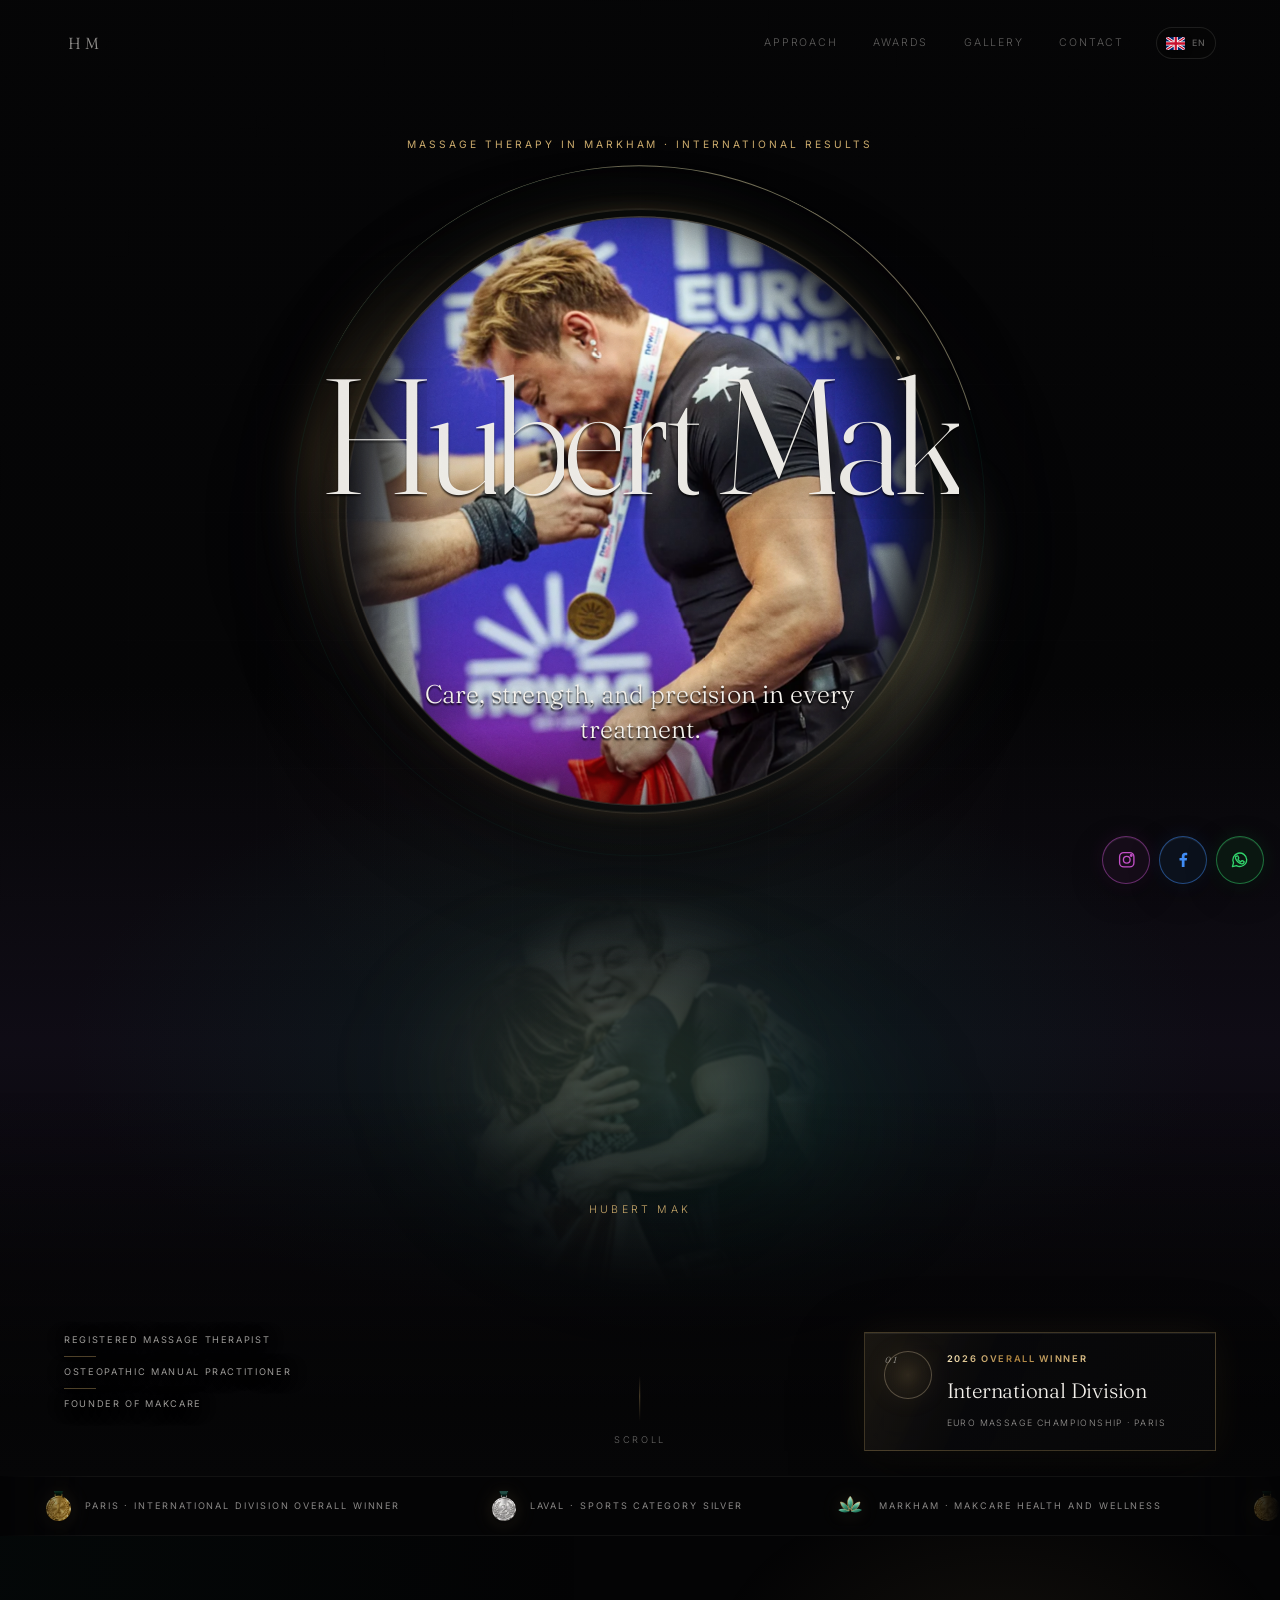
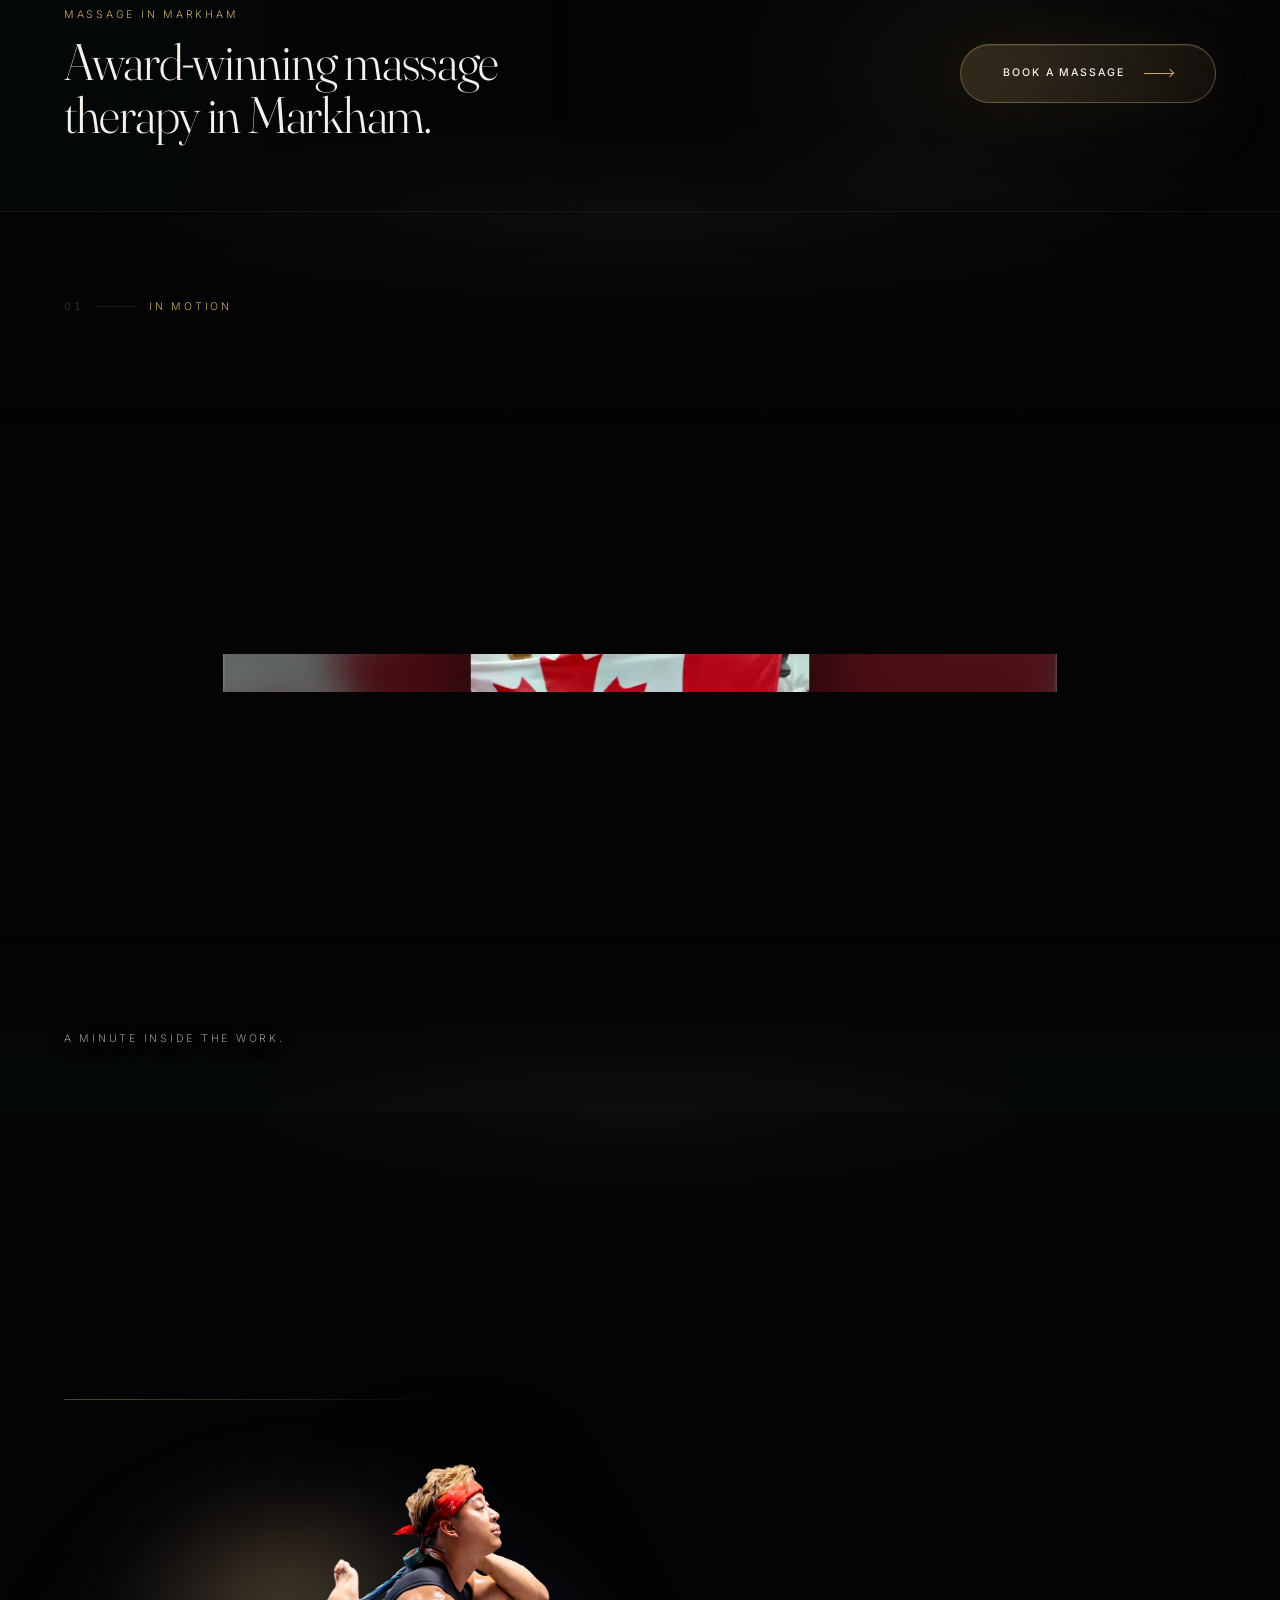
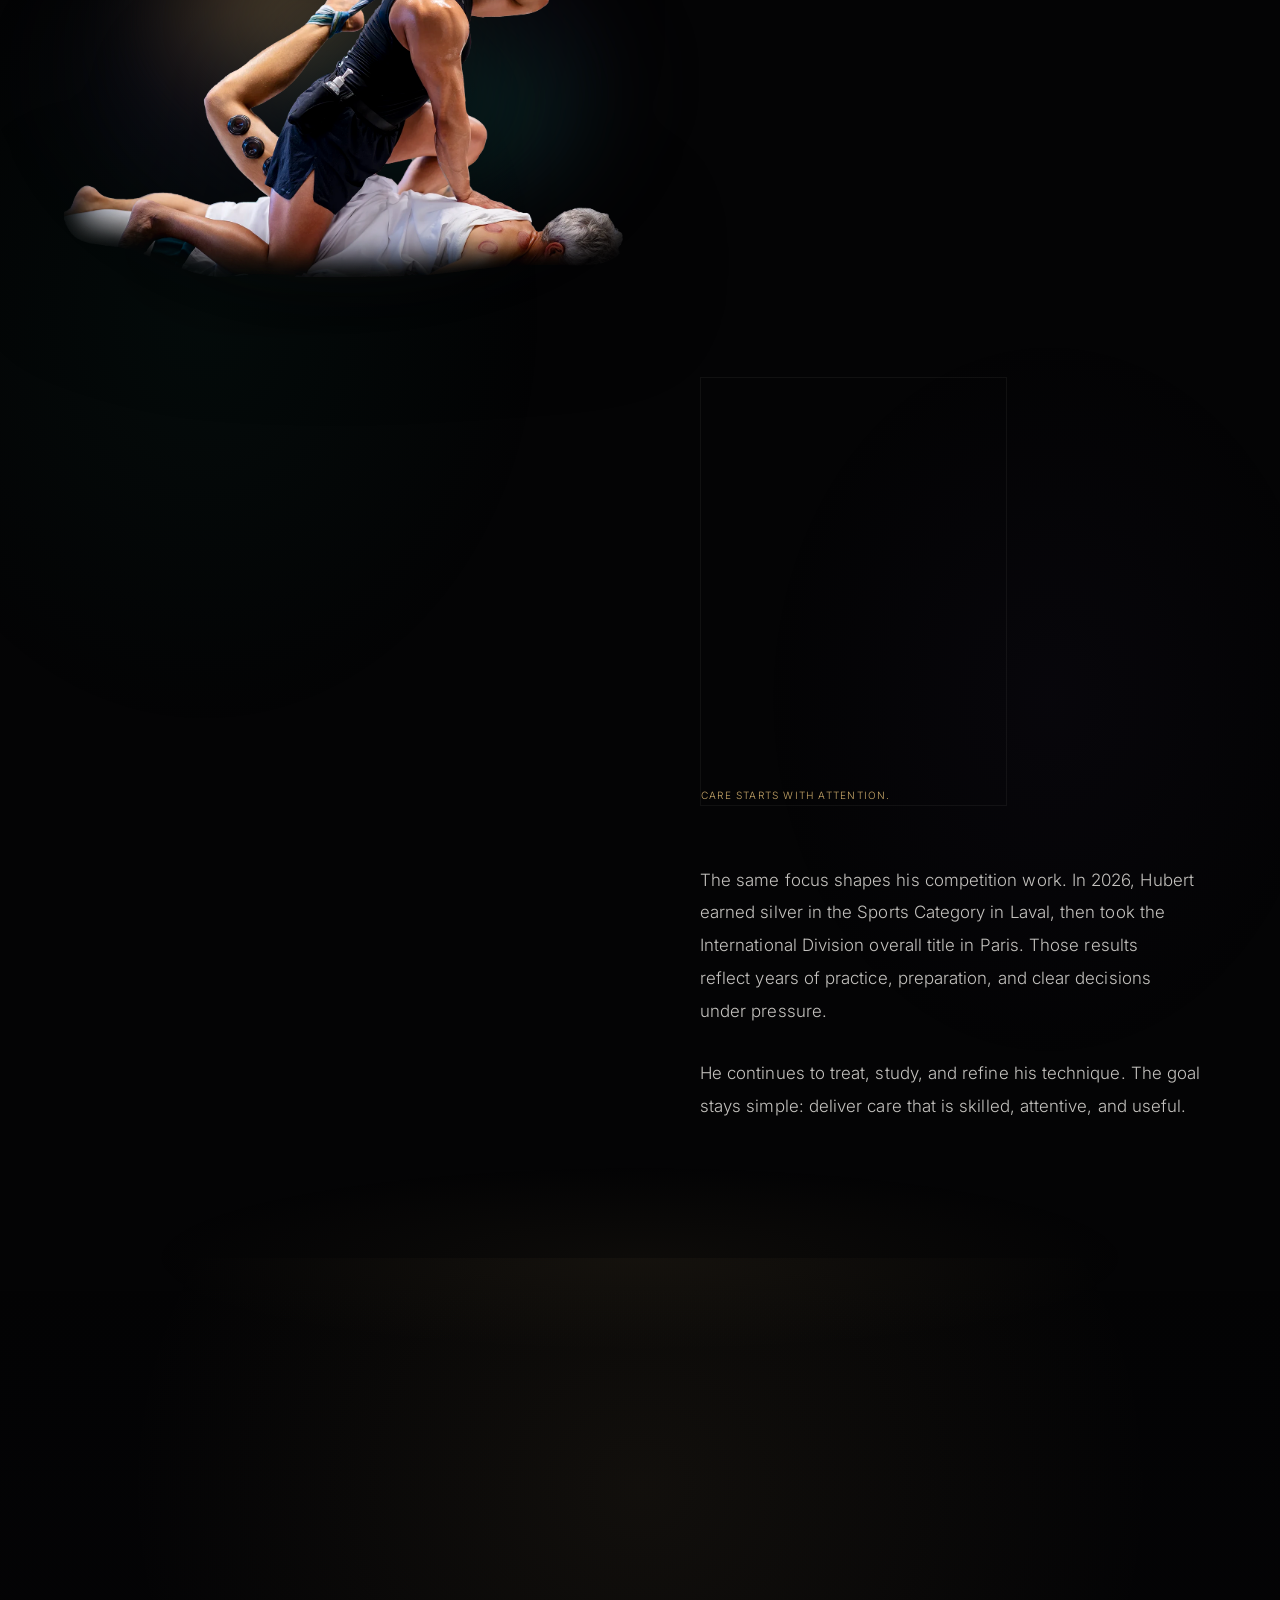
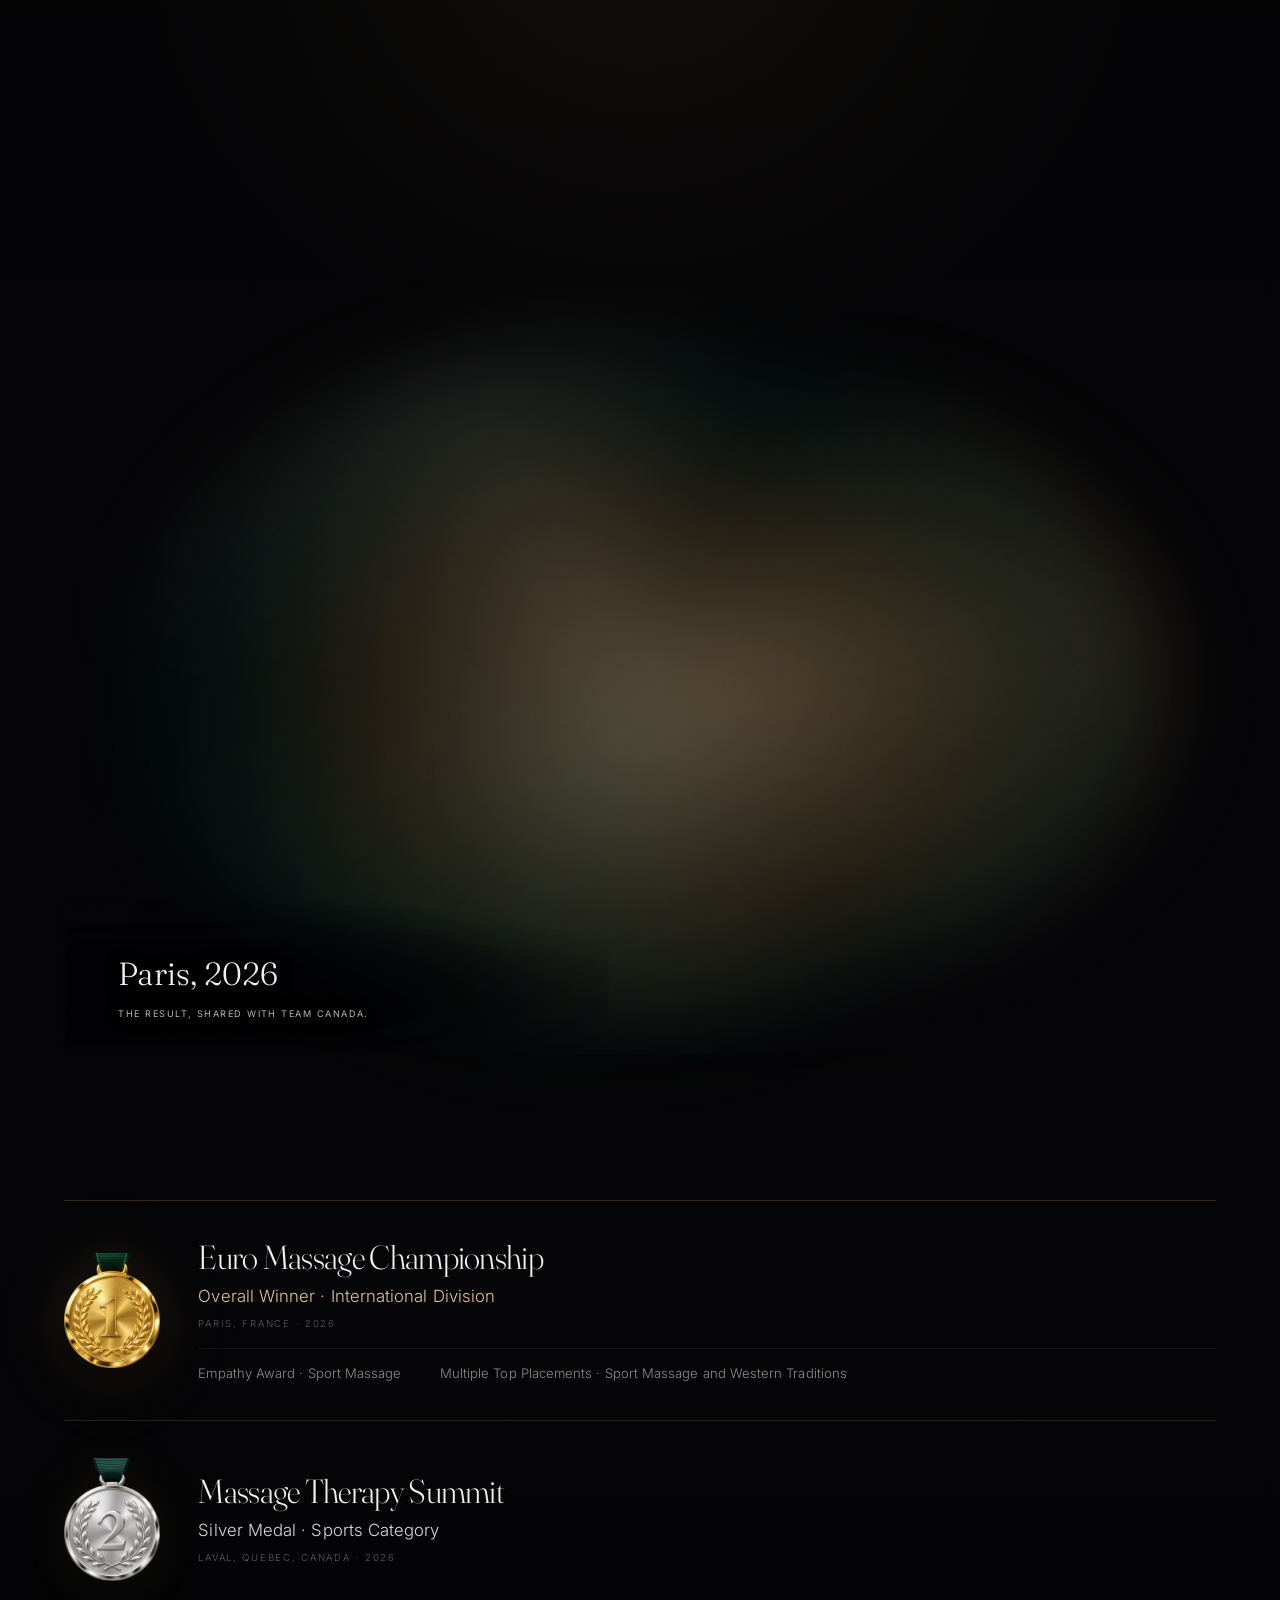
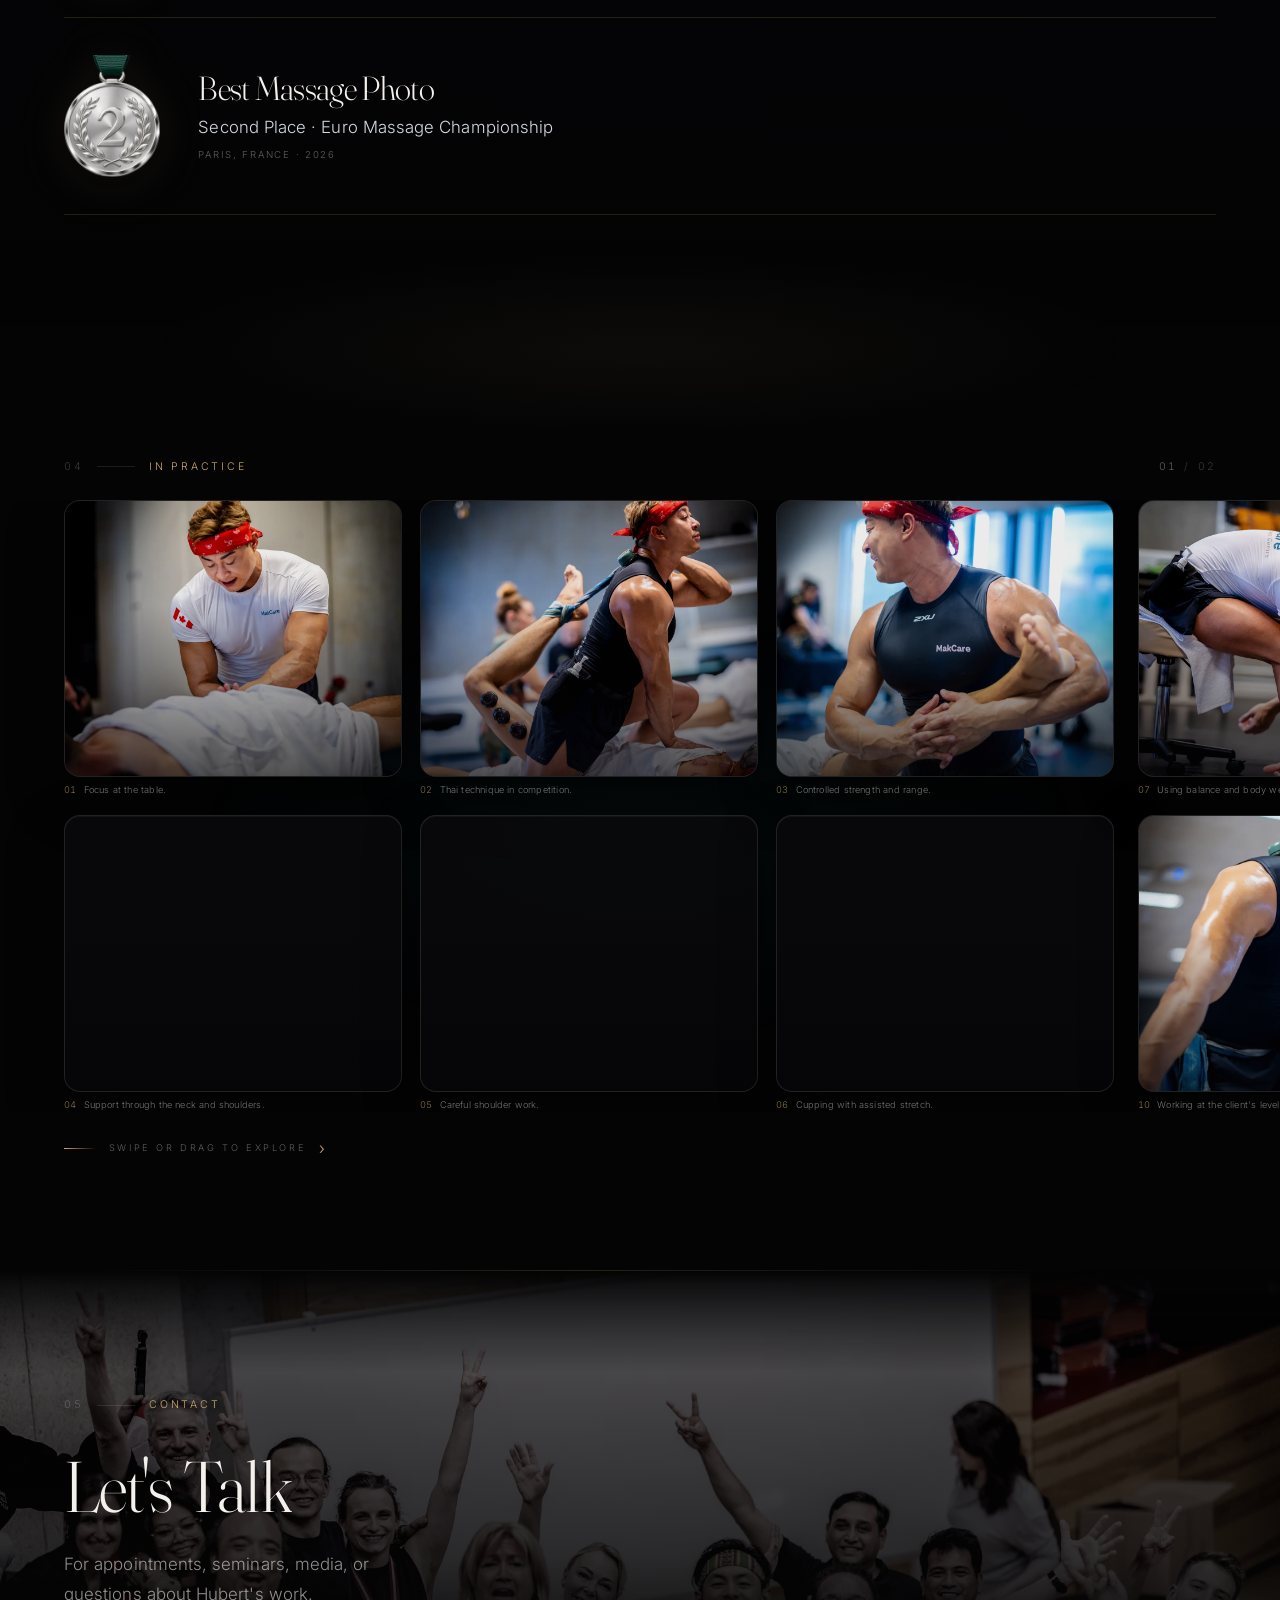
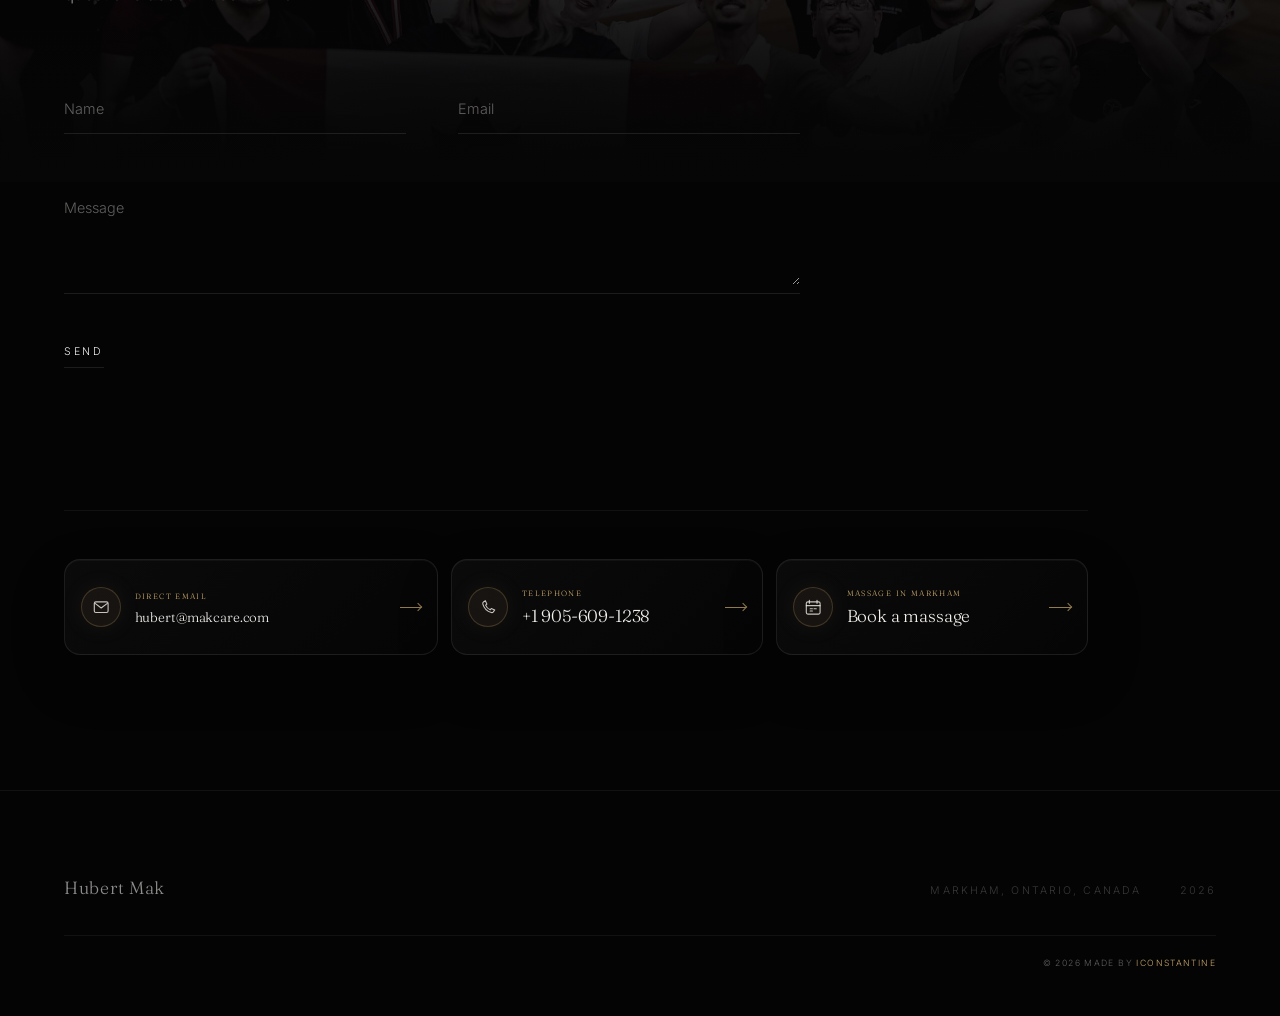
==== site.html @ 12313b93 "Hang real drapery for the portal veil and the site curtain Both curtains were two flat panels slidin" ====
<!DOCTYPE html>
<html lang="en" class="site-root">
<head>
<meta charset="utf-8">
<meta name="viewport" content="width=device-width, initial-scale=1, viewport-fit=cover">
<title>Massage Therapy in Markham | Hubert Mak, Award-Winning RMT</title>
<meta name="description" content="Award-winning massage therapy in Markham with Hubert Mak, Registered Massage Therapist and Osteopathic Manual Practitioner. Book at MakCare Health and Wellness Centre.">
<meta name="robots" content="index, follow, max-image-preview:large, max-snippet:-1, max-video-preview:-1">
<meta name="author" content="Hubert Mak">
<meta name="application-name" content="Hubert Mak">
<meta name="theme-color" content="#060607">
<style id="critical-site-paint">
html.site-root,body.site-page{margin:0;min-height:100%;background:#040405}
body.site-page.is-booting{height:100svh;overflow:hidden}
body.site-page.is-booting>:not(.loader):not(.curtain){visibility:hidden!important}
body.site-page.is-booting>.loader{position:fixed;inset:0;z-index:2147483647;display:grid;visibility:visible;background:#040405}
</style>
<link rel="alternate" hreflang="en" href="https://hubertmak.com/site.html?lang=en">
<link rel="alternate" hreflang="fr" href="https://hubertmak.com/site.html?lang=fr">
<link rel="alternate" hreflang="yue-Hant-HK" href="https://hubertmak.com/site.html?lang=yue">
<link rel="alternate" hreflang="zh-Hans" href="https://hubertmak.com/site.html?lang=zh">
<link rel="alternate" hreflang="ja" href="https://hubertmak.com/site.html?lang=ja">
<link rel="alternate" hreflang="de" href="https://hubertmak.com/site.html?lang=de">
<link rel="alternate" hreflang="es" href="https://hubertmak.com/site.html?lang=es">
<link rel="alternate" hreflang="pt" href="https://hubertmak.com/site.html?lang=pt">
<link rel="alternate" hreflang="ru" href="https://hubertmak.com/site.html?lang=ru">
<link rel="alternate" hreflang="x-default" href="https://hubertmak.com/">
<link rel="sitemap" type="application/xml" href="https://hubertmak.com/sitemap.xml">

<meta property="og:type" content="profile">
<meta property="og:site_name" content="Hubert Mak">
<meta property="og:locale" content="en_CA">
<meta property="og:title" content="Massage Therapy in Markham | Hubert Mak, Award-Winning RMT">
<meta property="og:description" content="Award-winning massage therapy in Markham with Hubert Mak at MakCare Health and Wellness Centre.">
<meta property="og:url" content="https://hubertmak.com/site.html?lang=en">
<meta property="og:image" content="https://hubertmak.com/assets/social/hubert-mak-share.png">
<meta property="og:image:secure_url" content="https://hubertmak.com/assets/social/hubert-mak-share.png">
<meta property="og:image:type" content="image/png">
<meta property="og:image:width" content="1200">
<meta property="og:image:height" content="630">
<meta property="og:image:alt" content="Hubert Mak, 2026 International Division Overall Winner in Paris">
<meta property="profile:first_name" content="Hubert">
<meta property="profile:last_name" content="Mak">
<meta name="twitter:card" content="summary_large_image">
<meta name="twitter:title" content="Massage Therapy in Markham | Hubert Mak, Award-Winning RMT">
<meta name="twitter:description" content="Award-winning massage therapy in Markham with Hubert Mak at MakCare Health and Wellness Centre.">
<meta name="twitter:image" content="https://hubertmak.com/assets/social/hubert-mak-share.png">
<meta name="twitter:image:alt" content="Hubert Mak, 2026 International Division Overall Winner in Paris">

<link rel="icon" href="/assets/favicon.svg?v=20260808" type="image/svg+xml">
<link rel="icon" href="/assets/favicon-32.png?v=20260808" type="image/png" sizes="32x32">
<link rel="shortcut icon" href="/favicon.ico?v=20260808">
<link rel="apple-touch-icon" href="/assets/apple-touch-icon.png?v=20260808" sizes="180x180">
<link rel="preconnect" href="https://fonts.googleapis.com">
<link rel="preconnect" href="https://fonts.gstatic.com" crossorigin>
<link href="https://fonts.googleapis.com/css2?family=Fraunces:ital,opsz,wght@0,9..144,200;0,9..144,300;0,9..144,400;1,9..144,300&amp;family=Inter:wght@300;400;500&amp;display=swap" rel="stylesheet">

<link rel="preload" as="image" href="assets/img/moment-medal.webp" fetchpriority="high">
<link rel="stylesheet" href="css/base.css">
<link rel="stylesheet" href="css/layout.css">
<link rel="stylesheet" href="css/animations.css">
<link rel="stylesheet" href="css/experience.css?v=20260812">

<script>
(function () {
  var allowed = { en:'en', fr:'fr', yue:'yue-Hant-HK', zh:'zh-Hans', ja:'ja', de:'de', es:'es', pt:'pt', ru:'ru' };
  var code = 'en';
  try {
    var requested = new URLSearchParams(location.search).get('lang') || localStorage.getItem('hm_language') || 'en';
    if (allowed[requested]) code = requested;
    localStorage.setItem('hm_language', code);
    if (sessionStorage.getItem('hm_from_gate') === '1') {
      document.documentElement.classList.add('from-gate');
      sessionStorage.removeItem('hm_from_gate');
    }
  } catch (e) {}
  document.documentElement.lang = allowed[code];
  document.documentElement.setAttribute('data-language', code);
  var canonical = document.createElement('link');
  canonical.setAttribute('rel', 'canonical');
  canonical.setAttribute('href', 'https://hubertmak.com/site.html?lang=' + code);
  document.head.appendChild(canonical);
  window.HM_LANGUAGE = code;
})();
</script>

<script type="application/ld+json" id="site-structured-data">
{
  "@context": "https://schema.org",
  "@graph": [
    {
      "@type": "WebSite",
      "@id": "https://hubertmak.com/#website",
      "url": "https://hubertmak.com/",
      "name": "Hubert Mak",
      "description": "Award-winning massage therapy in Markham with Hubert Mak, Registered Massage Therapist, Osteopathic Manual Practitioner, and international massage champion.",
      "inLanguage": ["en", "fr", "yue-Hant-HK", "zh-Hans", "ja", "de", "es", "pt", "ru"]
    },
    {
      "@type": "ProfilePage",
      "@id": "https://hubertmak.com/site.html?lang=en#webpage",
      "url": "https://hubertmak.com/site.html?lang=en",
      "name": "Massage Therapy in Markham | Hubert Mak, Award-Winning RMT",
      "description": "Award-winning massage therapy in Markham with Hubert Mak, Registered Massage Therapist and Osteopathic Manual Practitioner. Book at MakCare Health and Wellness Centre.",
      "isPartOf": { "@id": "https://hubertmak.com/#website" },
      "mainEntity": { "@id": "https://hubertmak.com/#hubert-mak" },
      "about": { "@id": "https://hubertmak.com/#makcare" },
      "primaryImageOfPage": { "@id": "https://hubertmak.com/#hubert-image" },
      "dateModified": "2026-08-12",
      "inLanguage": "en"
    },
    {
      "@type": "Person",
      "@id": "https://hubertmak.com/#hubert-mak",
      "name": "Hubert Mak",
      "url": "https://hubertmak.com/",
      "image": { "@id": "https://hubertmak.com/#hubert-image" },
      "description": "Hubert Mak is an award-winning Registered Massage Therapist and Osteopathic Manual Practitioner providing massage therapy in Markham, Ontario.",
      "jobTitle": ["Registered Massage Therapist", "Osteopathic Manual Practitioner"],
      "email": "mailto:hubert@makcare.com",
      "telephone": "+1-905-609-1238",
      "worksFor": { "@id": "https://hubertmak.com/#makcare" },
      "sameAs": [
        "https://www.instagram.com/makcarehealth/",
        "https://www.facebook.com/share/18paxWvBRe/"
      ],
      "knowsAbout": ["Massage therapy", "Osteopathic manual therapy", "Thai massage", "Stretch therapy", "Acupuncture"],
      "address": {
        "@type": "PostalAddress",
        "streetAddress": "10 Fincham Ave, Unit 102",
        "addressLocality": "Markham",
        "addressRegion": "ON",
        "postalCode": "L3P 4C8",
        "addressCountry": "CA"
      },
      "award": [
        "Overall Winner, International Division, Euro Massage Championship 2026, Paris",
        "Sport Massage, Empathy Award, Euro Massage Championship 2026, Paris",
        "Best Massage Photo, Second Place, Euro Massage Championship 2026, Paris",
        "Second Place, Sports Category, Massage Therapy Summit 2026, Laval, Quebec"
      ]
    },
    {
      "@type": "ImageObject",
      "@id": "https://hubertmak.com/#hubert-image",
      "url": "https://hubertmak.com/assets/social/hubert-mak-share.png",
      "contentUrl": "https://hubertmak.com/assets/social/hubert-mak-share.png",
      "width": 1200,
      "height": 630,
      "caption": "Hubert Mak, 2026 International Division Overall Winner in Paris"
    },
    {
      "@type": "HealthAndBeautyBusiness",
      "@id": "https://hubertmak.com/#makcare",
      "name": "MakCare Health and Wellness Centre",
      "url": "https://www.makcare.com/",
      "description": "Award-winning massage therapy and osteopathic manual therapy in Markham, Ontario, led by Registered Massage Therapist Hubert Mak.",
      "image": { "@id": "https://hubertmak.com/#hubert-image" },
      "telephone": "+1-905-609-1238",
      "email": "hubert@makcare.com",
      "founder": { "@id": "https://hubertmak.com/#hubert-mak" },
      "address": {
        "@type": "PostalAddress",
        "streetAddress": "10 Fincham Ave, Unit 102",
        "addressLocality": "Markham",
        "addressRegion": "ON",
        "postalCode": "L3P 4C8",
        "addressCountry": "CA"
      },
      "areaServed": [
        { "@type": "City", "name": "Markham" },
        { "@type": "AdministrativeArea", "name": "Ontario" }
      ],
      "hasOfferCatalog": {
        "@type": "OfferCatalog",
        "name": "Massage and manual therapy services in Markham",
        "itemListElement": [
          {
            "@type": "Offer",
            "url": "https://www.makcare.com/Services.php",
            "itemOffered": {
              "@type": "Service",
              "name": "Massage Therapy in Markham",
              "serviceType": "Registered massage therapy",
              "provider": { "@id": "https://hubertmak.com/#makcare" },
              "areaServed": { "@type": "City", "name": "Markham" }
            }
          },
          {
            "@type": "Offer",
            "url": "https://www.makcare.com/Services.php",
            "itemOffered": {
              "@type": "Service",
              "name": "Osteopathic Manual Therapy in Markham",
              "serviceType": "Osteopathic manual therapy",
              "provider": { "@id": "https://hubertmak.com/#makcare" },
              "areaServed": { "@type": "City", "name": "Markham" }
            }
          },
          {
            "@type": "Offer",
            "url": "https://www.makcare.com/Services.php",
            "itemOffered": {
              "@type": "Service",
              "name": "Thai Massage and Stretch Therapy",
              "serviceType": "Thai massage and stretch therapy",
              "provider": { "@id": "https://hubertmak.com/#makcare" },
              "areaServed": { "@type": "City", "name": "Markham" }
            }
          }
        ]
      },
      "hasMap": "https://maps.app.goo.gl/vbQs9PXkwHKv4kxu8",
      "sameAs": [
        "https://www.instagram.com/makcarehealth/",
        "https://www.facebook.com/share/18paxWvBRe/"
      ]
    },
    {
      "@type": "VideoObject",
      "@id": "https://hubertmak.com/site.html?lang=en#reel-video",
      "name": "Hubert Mak at the Euro Massage Championship 2026",
      "description": "A close look at Hubert Mak's massage work and competition technique.",
      "thumbnailUrl": "https://hubertmak.com/assets/video/reel-poster.jpg",
      "contentUrl": "https://hubertmak.com/assets/video/reel.mp4",
      "uploadDate": "2026-08-08",
      "duration": "PT1M21S",
      "about": { "@id": "https://hubertmak.com/#hubert-mak" }
    }
  ]
}
</script>
</head>

<body class="site-page is-booting is-i18n-loading">

<!-- Ambient field: WebGL shader over a CSS gradient that carries on alone if WebGL is absent -->
<div class="ambient" aria-hidden="true">
  <div class="ambient__wash"></div>
  <canvas class="ambient__gl" id="ambient-gl"></canvas>
</div>
<div class="grain" aria-hidden="true"></div>

<!-- Overture -->
<div class="loader" id="loader" aria-hidden="true">
  <div class="loader__inner">
    <p class="loader__mark">Hubert Mak</p>
    <div class="loader__track"><span class="loader__fill" id="loader-fill"></span></div>
    <p class="loader__count"><span id="loader-count">00</span></p>
  </div>
</div>

<div class="curtain" id="curtain" aria-hidden="true">
  <span class="curtain__panel curtain__panel--l"></span>
  <span class="curtain__panel curtain__panel--r"></span>
  <span class="curtain__seam"></span>
</div>

<div class="cursor" id="cursor" aria-hidden="true">
  <span class="cursor__ring"></span>
  <span class="cursor__dot"></span>
  <span class="cursor__label" id="cursor-label"></span>
</div>

<a class="skip-link" href="#about" data-i18n="skip">Skip to content</a>

<nav class="rail" id="rail" aria-label="Sections">
  <span class="rail__line"><span class="rail__progress" id="rail-progress"></span></span>
  <ol class="rail__list">
    <li><a href="#reel" data-rail="film"><i>01</i><span data-i18n="rail_film">Film</span></a></li>
    <li><a href="#about" data-rail="craft"><i>02</i><span data-i18n="rail_approach">Approach</span></a></li>
    <li><a href="#honors" data-rail="honors"><i>03</i><span data-i18n="rail_awards">Awards</span></a></li>
    <li><a href="#gallery" data-rail="strip"><i>04</i><span data-i18n="rail_moments">Moments</span></a></li>
    <li><a href="#contact" data-rail="contact"><i>05</i><span data-i18n="rail_contact">Contact</span></a></li>
  </ol>
</nav>

<header class="nav" id="nav">
  <a class="nav__mark" href="#top" aria-label="Hubert Mak, back to top">
    <span class="nav__initials">HM</span>
  </a>
  <div class="nav__right">
    <nav class="nav__links" aria-label="Primary">
      <a href="#about"><span data-i18n="nav_approach">Approach</span></a>
      <a href="#honors"><span data-i18n="nav_awards">Awards</span></a>
      <a href="#gallery"><span data-i18n="nav_gallery">Gallery</span></a>
      <a href="#contact"><span data-i18n="nav_contact">Contact</span></a>
    </nav>
    <a class="nav__language" href="index.html?choose=1" data-i18n-aria="nav_language" aria-label="Change language" data-cursor="Language">
      <svg viewBox="0 0 48 32" aria-hidden="true"><use id="current-flag" href="assets/flags.svg#flag-en"></use></svg>
      <span id="current-language">EN</span>
    </a>
  </div>
</header>

<nav class="social-dock" aria-label="Hubert Mak on social media">
  <a class="social-dock__link social-dock__link--instagram" href="https://www.instagram.com/makcarehealth?igsh=dG9naTB5YWZvc3Jl" target="_blank" rel="noopener noreferrer" aria-label="Follow MakCare Health on Instagram" data-cursor="Instagram">
    <svg viewBox="0 0 24 24" aria-hidden="true"><rect x="3.2" y="3.2" width="17.6" height="17.6" rx="5.2"></rect><circle cx="12" cy="12" r="4.1"></circle><circle cx="17.5" cy="6.7" r="1"></circle></svg>
  </a>
  <a class="social-dock__link social-dock__link--facebook" href="https://www.facebook.com/share/18paxWvBRe/?mibextid=wwXIfr" target="_blank" rel="noopener noreferrer" aria-label="Follow MakCare Health on Facebook" data-cursor="Facebook">
    <svg viewBox="0 0 24 24" aria-hidden="true"><path d="M14.2 21v-8h2.7l.4-3.1h-3.1v-2c0-.9.3-1.5 1.6-1.5h1.7V3.6c-.3 0-1.3-.1-2.5-.1-2.5 0-4.2 1.5-4.2 4.3v2.1H8V13h2.8v8h3.4Z"></path></svg>
  </a>
  <a class="social-dock__link social-dock__link--whatsapp" href="https://wa.me/19056091238" target="_blank" rel="noopener noreferrer" aria-label="Message Hubert Mak on WhatsApp" data-cursor="WhatsApp">
    <svg viewBox="0 0 24 24" aria-hidden="true"><path d="M20.5 11.7a8.5 8.5 0 0 1-12.6 7.5L3 20.5l1.3-4.7A8.5 8.5 0 1 1 20.5 11.7Z"></path><path d="M8.2 7.7c.2-.4.4-.4.7-.4h.5c.2 0 .4.1.5.4l.8 1.9c.1.3 0 .5-.1.7l-.6.7c-.2.2-.2.4 0 .7.7 1.2 1.7 2.1 2.9 2.7.3.2.5.1.7-.1l.8-1c.2-.2.4-.3.7-.2l1.9.9c.3.1.4.3.4.5 0 .7-.3 1.4-.8 1.9-.5.5-1.4.8-2.3.6-1.4-.3-3.2-1.1-4.8-2.6-1.3-1.2-2.2-2.6-2.6-3.9-.4-1.2-.1-2.1.3-2.8Z"></path></svg>
  </a>
</nav>

<main id="top" class="site-main">
  <!-- ============ Hero ============ -->
  <section class="hero hero--portrait" id="hero" data-track="hero">
    <div class="hero__field" aria-hidden="true">
      <span class="hero__arc hero__arc--one"></span>
      <span class="hero__arc hero__arc--two"></span>
      <span class="hero__spark"></span>
    </div>

    <div class="hero__mast">
      <p class="hero__eyebrow" data-reveal data-i18n="hero_eyebrow">Massage therapy in Markham · International results</p>
      <h1 class="hero__name" data-kinetic="letters">Hubert Mak</h1>
      <p class="hero__statement" data-reveal data-i18n="hero_statement">Care, strength, and precision in every treatment.</p>
    </div>

    <div class="hero__stage">
      <figure class="cut cut--hero">
        <span class="cut__aura" aria-hidden="true"></span>
        <span class="cut__floor" aria-hidden="true"></span>
        <span class="hero__portrait-window">
          <img class="cut__img hero__portrait" src="assets/img/moment-medal.webp" width="843" height="1400"
               alt="Hubert Mak receiving his gold medal in Paris" data-i18n-alt="alt_medal"
               fetchpriority="high" decoding="async">
          <span class="cut__dissolve" aria-hidden="true"></span>
        </span>
      </figure>
    </div>

    <section class="hero__creed creed creed--hero" aria-label="Philosophy" data-i18n-aria="creed_aria">
      <div class="creed__figure" aria-hidden="true">
        <span class="creed__aura"></span>
        <img src="assets/img/moment-embrace.webp" width="811" height="900" decoding="async" alt="">
      </div>

      <blockquote class="creed__quote">
        <p data-kinetic="words" data-i18n="creed_quote">Technique matters. Connection makes it work.</p>
        <cite>Hubert Mak</cite>
      </blockquote>
    </section>

    <div class="hero__role" data-reveal>
      <span data-i18n="hero_role_one">Registered Massage Therapist</span>
      <i></i>
      <span data-i18n="hero_role_two">Osteopathic Manual Practitioner</span>
      <i></i>
      <span data-i18n="hero_role_three">Founder of MakCare</span>
    </div>

    <aside class="hero__award" data-reveal>
      <span class="hero__award-mark" aria-hidden="true">01</span>
      <div>
        <p data-i18n="hero_award_label">2026 Overall Winner</p>
        <strong data-i18n="hero_award_title">International Division</strong>
        <span data-i18n="hero_award_place">Euro Massage Championship · Paris</span>
      </div>
    </aside>

    <a class="cue" href="#reel" data-cursor="Scroll">
      <span class="cue__rule"></span>
      <span class="cue__word" data-i18n="hero_scroll">Scroll</span>
    </a>
  </section>

  <div class="proof-band" aria-label="2026 highlights">
    <!-- Emblems drawn once, used in every cycle. Kept rendered at zero size
         rather than display:none, which would break the gradients. -->
    <svg class="proof-band__sprite" aria-hidden="true" focusable="false">
      <defs>
        <linearGradient id="pb-gold-rim" x1="0" y1="0" x2="1" y2="1"><stop offset="0" stop-color="#fff1c2"/><stop offset=".4" stop-color="#a87a30"/><stop offset=".7" stop-color="#f4d993"/><stop offset="1" stop-color="#7a581d"/></linearGradient>
        <linearGradient id="pb-jade" x1="0" y1="0" x2="0" y2="1"><stop offset="0" stop-color="#c8efdd"/><stop offset=".45" stop-color="#48a888"/><stop offset="1" stop-color="#0d5340"/></linearGradient>
        <linearGradient id="pb-jade-side" x1="0" y1="0" x2="1" y2="1"><stop offset="0" stop-color="#9fdcc3"/><stop offset=".55" stop-color="#2f8c6d"/><stop offset="1" stop-color="#0a4434"/></linearGradient>
        <symbol id="pb-lotus" viewBox="0 0 32 32">
          <path d="M15.4 21.6c-4.9 1.7-8.9 1-11.9-1.6 3.8-2.1 7.9-1.8 11.9 1.6Z" fill="url(#pb-jade-side)"/>
          <path d="M16.6 21.6c4.9 1.7 8.9 1 11.9-1.6-3.8-2.1-7.9-1.8-11.9 1.6Z" fill="url(#pb-jade-side)"/>
          <path d="M15 20.8c-5.4-.8-8.7-4.3-9.2-9.2 4.4.4 7.8 3.3 9.2 9.2Z" fill="url(#pb-jade-side)"/>
          <path d="M17 20.8c5.4-.8 8.7-4.3 9.2-9.2-4.4.4-7.8 3.3-9.2 9.2Z" fill="url(#pb-jade)"/>
          <path d="M16 5.6c3.3 3.5 4.3 7.9 0 14-4.3-6.1-3.3-10.5 0-14Z" fill="url(#pb-jade)"/>
          <path d="M16 5.6c3.3 3.5 4.3 7.9 0 14-4.3-6.1-3.3-10.5 0-14ZM15 20.8c-5.4-.8-8.7-4.3-9.2-9.2 4.4.4 7.8 3.3 9.2 9.2ZM17 20.8c5.4-.8 8.7-4.3 9.2-9.2-4.4.4-7.8 3.3-9.2 9.2Z" fill="none" stroke="url(#pb-gold-rim)" stroke-width=".6"/>
          <path d="M14.9 8.6c-.6 1.6-.6 3.3 0 5" stroke="#fff" stroke-width=".7" stroke-linecap="round" opacity=".55" fill="none"/>
          <path d="M7.2 25h17.6" stroke="url(#pb-gold-rim)" stroke-width="1.1" stroke-linecap="round"/>
          <path d="M10.6 27.6h10.8" stroke="url(#pb-gold-rim)" stroke-width=".8" stroke-linecap="round" opacity=".55"/>
        </symbol>
      </defs>
    </svg>
    <div class="proof-band__track">
      <div class="proof-band__cycle">
        <span class="proof-item"><img src="assets/img/medal-gold-sm.webp" width="80" height="96" alt="" decoding="async" draggable="false"><span class="proof-item__text" data-i18n="proof_one">Paris · International Division Overall Winner</span></span>
        <span class="proof-item"><img src="assets/img/medal-silver-sm.webp" width="75" height="96" alt="" decoding="async" draggable="false"><span class="proof-item__text" data-i18n="proof_two">Laval · Sports Category Silver</span></span>
        <span class="proof-item"><svg aria-hidden="true"><use href="#pb-lotus"/></svg><span class="proof-item__text" data-i18n="proof_three">Markham · MakCare Health and Wellness</span></span>
      </div>
      <div class="proof-band__cycle" aria-hidden="true">
        <span class="proof-item"><img src="assets/img/medal-gold-sm.webp" width="80" height="96" alt="" decoding="async" draggable="false"><span class="proof-item__text" data-i18n="proof_one">Paris · International Division Overall Winner</span></span>
        <span class="proof-item"><img src="assets/img/medal-silver-sm.webp" width="75" height="96" alt="" decoding="async" draggable="false"><span class="proof-item__text" data-i18n="proof_two">Laval · Sports Category Silver</span></span>
        <span class="proof-item"><svg aria-hidden="true"><use href="#pb-lotus"/></svg><span class="proof-item__text" data-i18n="proof_three">Markham · MakCare Health and Wellness</span></span>
      </div>
      <div class="proof-band__cycle" aria-hidden="true">
        <span class="proof-item"><img src="assets/img/medal-gold-sm.webp" width="80" height="96" alt="" decoding="async" draggable="false"><span class="proof-item__text" data-i18n="proof_one">Paris · International Division Overall Winner</span></span>
        <span class="proof-item"><img src="assets/img/medal-silver-sm.webp" width="75" height="96" alt="" decoding="async" draggable="false"><span class="proof-item__text" data-i18n="proof_two">Laval · Sports Category Silver</span></span>
        <span class="proof-item"><svg aria-hidden="true"><use href="#pb-lotus"/></svg><span class="proof-item__text" data-i18n="proof_three">Markham · MakCare Health and Wellness</span></span>
      </div>
      <div class="proof-band__cycle" aria-hidden="true">
        <span class="proof-item"><img src="assets/img/medal-gold-sm.webp" width="80" height="96" alt="" decoding="async" draggable="false"><span class="proof-item__text" data-i18n="proof_one">Paris · International Division Overall Winner</span></span>
        <span class="proof-item"><img src="assets/img/medal-silver-sm.webp" width="75" height="96" alt="" decoding="async" draggable="false"><span class="proof-item__text" data-i18n="proof_two">Laval · Sports Category Silver</span></span>
        <span class="proof-item"><svg aria-hidden="true"><use href="#pb-lotus"/></svg><span class="proof-item__text" data-i18n="proof_three">Markham · MakCare Health and Wellness</span></span>
      </div>
    </div>
  </div>

  <section class="home-book" id="book" aria-labelledby="home-book-title">
    <div class="home-book__copy">
      <p data-i18n="book_eyebrow">Massage in Markham</p>
      <h2 id="home-book-title" data-i18n="book_title">Award-winning massage therapy in Markham.</h2>
    </div>
    <a class="book-cta" href="https://makcare.janeapp.com/" target="_blank" rel="noopener noreferrer" data-cursor="Book">
      <span data-i18n="book_button">Book a massage</span>
      <i aria-hidden="true"></i>
    </a>
  </section>

  <!-- ============ 01 Film ============ -->
  <section class="film" id="reel" data-track="film" aria-label="Film" data-i18n-aria="film_aria">
    <div class="film__pin">
      <p class="chapter film__chapter"><i>01</i><span data-i18n="film_chapter">In Motion</span></p>

      <div class="film__frame">
        <span class="film__glow" aria-hidden="true"></span>
        <video class="film__video" id="reel-video"
               poster="assets/video/reel-poster.jpg"
               preload="none" muted loop playsinline
               width="1080" height="1920"
               aria-label="Hubert Mak at the Euro Massage Championship 2026" data-i18n-aria="film_video_alt">
          <source src="assets/video/reel.mp4" type="video/mp4">
        </video>
        <span class="film__edge" aria-hidden="true"></span>

        <button class="sound" id="reel-sound" type="button" aria-pressed="false" data-cursor="Listen">
          <span class="sound__wave" aria-hidden="true"><i></i><i></i><i></i><i></i></span>
          <span class="sound__label" data-i18n="sound_on">Turn sound on</span>
        </button>
      </div>

      <p class="film__caption" data-i18n="film_caption">A minute inside the work.</p>
    </div>
  </section>

  <!-- ============ 02 The Craft ============ -->
  <section class="craft" id="about" data-track="craft">
    <div class="craft__head">
      <p class="chapter" data-reveal><i>02</i><span data-i18n="craft_chapter">Approach</span></p>
      <h2 class="craft__title" data-kinetic="words" data-i18n="craft_title">The Work Behind the Results</h2>
    </div>

    <div class="craft__grid">
      <div class="craft__stage">
        <figure class="cut cut--craft">
          <span class="cut__aura" aria-hidden="true"></span>
          <span class="cut__floor" aria-hidden="true"></span>
          <img class="cut__img" src="assets/img/portrait-craft.webp" width="1500" height="1107"
               loading="lazy" decoding="async"
               alt="Hubert Mak performing a Thai stretch on a client during competition" data-i18n-alt="alt_craft">
        </figure>
        <p class="craft__stage-note" data-reveal data-i18n="craft_stage_note">Clinical training · Thai massage · Stretch therapy · Acupuncture</p>
      </div>

      <div class="craft__body">
        <p class="craft__lede" data-reveal data-i18n="craft_p1">Hubert Mak provides massage therapy in Markham as a Registered Massage Therapist and Osteopathic Manual Practitioner. His work brings clinical training together with Thai massage, stretch therapy, acupuncture, and years of hands-on experience.</p>

        <p data-reveal data-i18n="craft_p2">He founded MakCare Health and Wellness Centre to bring those methods into one practical approach. Each treatment starts with the person in front of him: understand what the body needs, choose the right method, and help the client move and feel better.</p>

        <figure class="plate plate--inset" data-reveal>
          <span class="plate__wipe" aria-hidden="true"></span>
          <img src="assets/img/craft-04-connection.webp" width="1200" height="1500" loading="lazy" decoding="async"
               alt="Hubert Mak supporting a client's head during treatment" data-i18n-alt="alt_connection">
          <figcaption data-i18n="craft_inset_caption">Care starts with attention.</figcaption>
        </figure>

        <p data-reveal data-i18n="craft_p3">The same focus shapes his competition work. In 2026, Hubert earned silver in the Sports Category in Laval, then took the International Division overall title in Paris. Those results reflect years of practice, preparation, and clear decisions under pressure.</p>

        <p data-reveal data-i18n="craft_p4">He continues to treat, study, and refine his technique. The goal stays simple: deliver care that is skilled, attentive, and useful.</p>
      </div>
    </div>
  </section>

  <!-- ============ 03 Honors ============ -->
  <section class="honors" id="honors" data-track="honors">
    <div class="honors__head">
      <p class="chapter" data-reveal><i>03</i><span data-i18n="honors_chapter">Awards</span></p>
      <h2 class="honors__title" data-kinetic="words" data-i18n="honors_title">Two Events. A Standout Season.</h2>
      <p class="honors__lede" data-reveal data-i18n="honors_lede">Sports Category silver in Laval and the International Division overall title in Paris, both in 2026.</p>
    </div>

    <figure class="honors__scene" data-reveal>
      <span class="honors__scene-glow" aria-hidden="true"></span>
      <img src="assets/img/hero-celebration.webp" width="1500" height="1058" loading="lazy" decoding="async"
           alt="Hubert Mak celebrating with Team Canada in Paris" data-i18n-alt="alt_celebration">
      <figcaption><span data-i18n="honors_scene_caption">Paris, 2026</span><i data-i18n="honors_scene_note">The result, shared with Team Canada.</i></figcaption>
    </figure>

    <!-- Every medal here is a real placement. Honors without a placement are
         named in the note under their event rather than given a medal. -->
    <ol class="award-record">
      <li class="award-record__item award-record__item--lead" data-reveal>
        <img class="award-record__medal" src="assets/img/medal-gold.webp" width="240" height="288" loading="lazy" decoding="async" alt="">
        <div>
          <h3>Euro Massage Championship</h3>
          <p class="award-record__result"><span data-i18n="paris_rank">Overall Winner</span> · <span data-i18n="paris_name">International Division</span></p>
          <p class="award-record__place">Paris, France · 2026</p>
          <ul class="award-record__also">
            <li><span data-i18n="empathy_rank">Empathy Award</span> · <span data-i18n="empathy_name">Sport Massage</span></li>
            <li><span data-i18n="multi_rank">Multiple Top Placements</span> · <span data-i18n="multi_name">Sport Massage and Western Traditions</span></li>
          </ul>
        </div>
      </li>
      <li class="award-record__item" data-reveal>
        <img class="award-record__medal" src="assets/img/medal-silver.webp" width="226" height="288" loading="lazy" decoding="async" alt="">
        <div>
          <h3>Massage Therapy Summit</h3>
          <p class="award-record__result award-record__result--silver"><span data-i18n="laval_medal">Silver Medal</span> · <span data-i18n="laval_name">Sports Category</span></p>
          <p class="award-record__place">Laval, Quebec, Canada · 2026</p>
        </div>
      </li>
      <li class="award-record__item" data-reveal>
        <img class="award-record__medal" src="assets/img/medal-silver.webp" width="226" height="288" loading="lazy" decoding="async" alt="">
        <div>
          <h3 data-i18n="photo_name">Best Massage Photo</h3>
          <p class="award-record__result award-record__result--silver"><span data-i18n="photo_rank">Second Place</span> · Euro Massage Championship</p>
          <p class="award-record__place">Paris, France · 2026</p>
        </div>
      </li>
    </ol>

  </section>

  <!-- ============ 04 Moments ============ -->
  <section class="strip" id="gallery" data-track="strip">
    <div class="strip__pin">
      <div class="strip__head">
        <p class="chapter"><i>04</i><span data-i18n="gallery_chapter">In Practice</span></p>
        <p class="strip__counter"><span id="strip-now">01</span><i>/</i><span id="strip-all">10</span></p>
      </div>

      <div class="strip__viewport" id="strip-viewport">
        <div class="strip__track" id="strip-track">

          <div class="gallery-page">

          <figure class="plate"><button class="plate__hit" type="button" data-cursor="View" data-full="assets/img/craft-01-focus.webp" data-caption="Focus at the table." data-i18n-caption="gallery_1">
            <span class="plate__wipe" aria-hidden="true"></span>
            <img src="assets/img/craft-01-focus.webp" width="1200" height="1500" decoding="async" alt="Hubert Mak focused on treatment at the table" data-i18n-alt="alt_treatment">
          </button><figcaption><i>01</i><span data-i18n="gallery_1">Focus at the table.</span></figcaption></figure>

          <figure class="plate"><button class="plate__hit" type="button" data-cursor="View" data-full="assets/img/craft-02-thai.webp" data-caption="Thai technique in competition." data-i18n-caption="gallery_2">
            <span class="plate__wipe" aria-hidden="true"></span>
            <img src="assets/img/craft-02-thai.webp" width="1200" height="1500" loading="lazy" decoding="async" alt="Hubert Mak performing a Thai stretch with cupping" data-i18n-alt="alt_treatment">
          </button><figcaption><i>02</i><span data-i18n="gallery_2">Thai technique in competition.</span></figcaption></figure>

          <figure class="plate"><button class="plate__hit" type="button" data-cursor="View" data-full="assets/img/craft-03-lift.webp" data-caption="Controlled strength and range." data-i18n-caption="gallery_3">
            <span class="plate__wipe" aria-hidden="true"></span>
            <img src="assets/img/craft-03-lift.webp" width="1200" height="1500" loading="lazy" decoding="async" alt="Hubert Mak lifting and stretching a client's leg" data-i18n-alt="alt_treatment">
          </button><figcaption><i>03</i><span data-i18n="gallery_3">Controlled strength and range.</span></figcaption></figure>

          <figure class="plate"><button class="plate__hit" type="button" data-cursor="View" data-full="assets/img/craft-04-connection.webp" data-caption="Support through the neck and shoulders." data-i18n-caption="gallery_4">
            <span class="plate__wipe" aria-hidden="true"></span>
            <img src="assets/img/craft-04-connection.webp" width="1200" height="1500" loading="lazy" decoding="async" alt="Hubert Mak supporting a client's head during treatment" data-i18n-alt="alt_treatment">
          </button><figcaption><i>04</i><span data-i18n="gallery_4">Support through the neck and shoulders.</span></figcaption></figure>

          <figure class="plate"><button class="plate__hit" type="button" data-cursor="View" data-full="assets/img/craft-05-shoulders.webp" data-caption="Careful shoulder work." data-i18n-caption="gallery_5">
            <span class="plate__wipe" aria-hidden="true"></span>
            <img src="assets/img/craft-05-shoulders.webp" width="1000" height="1500" loading="lazy" decoding="async" alt="Hubert Mak working on a client's shoulders" data-i18n-alt="alt_treatment">
          </button><figcaption><i>05</i><span data-i18n="gallery_5">Careful shoulder work.</span></figcaption></figure>

          <figure class="plate"><button class="plate__hit" type="button" data-cursor="View" data-full="assets/img/craft-06-cups.webp" data-caption="Cupping with assisted stretch." data-i18n-caption="gallery_6">
            <span class="plate__wipe" aria-hidden="true"></span>
            <img src="assets/img/craft-06-cups.webp" width="1200" height="1500" loading="lazy" decoding="async" alt="Hubert Mak stretching a client with cupping in place" data-i18n-alt="alt_treatment">
          </button><figcaption><i>06</i><span data-i18n="gallery_6">Cupping with assisted stretch.</span></figcaption></figure>

          </div>

          <div class="gallery-page">

          <figure class="plate"><button class="plate__hit" type="button" data-cursor="View" data-full="assets/img/craft-07-lunge.webp" data-caption="Using balance and body weight." data-i18n-caption="gallery_7">
            <span class="plate__wipe" aria-hidden="true"></span>
            <img src="assets/img/craft-07-lunge.webp" width="1200" height="1500" loading="lazy" decoding="async" alt="Hubert Mak using a deep lunge during treatment" data-i18n-alt="alt_treatment">
          </button><figcaption><i>07</i><span data-i18n="gallery_7">Using balance and body weight.</span></figcaption></figure>

          <figure class="plate"><button class="plate__hit" type="button" data-cursor="View" data-full="assets/img/craft-08-extension.webp" data-caption="Restoring range through movement." data-i18n-caption="gallery_8">
            <span class="plate__wipe" aria-hidden="true"></span>
            <img src="assets/img/craft-08-extension.webp" width="1200" height="1500" loading="lazy" decoding="async" alt="Hubert Mak extending a client's leg on the table" data-i18n-alt="alt_treatment">
          </button><figcaption><i>08</i><span data-i18n="gallery_8">Restoring range through movement.</span></figcaption></figure>

          <figure class="plate"><button class="plate__hit" type="button" data-cursor="View" data-full="assets/img/craft-09-table.webp" data-caption="Full attention at the table." data-i18n-caption="gallery_9">
            <span class="plate__wipe" aria-hidden="true"></span>
            <img src="assets/img/craft-09-table.webp" width="1200" height="1500" loading="lazy" decoding="async" alt="Hubert Mak focused on a treatment at the table" data-i18n-alt="alt_treatment">
          </button><figcaption><i>09</i><span data-i18n="gallery_9">Full attention at the table.</span></figcaption></figure>

          <figure class="plate"><button class="plate__hit" type="button" data-cursor="View" data-full="assets/img/craft-10-kneel.webp" data-caption="Working at the client's level." data-i18n-caption="gallery_10">
            <span class="plate__wipe" aria-hidden="true"></span>
            <img src="assets/img/craft-10-kneel.webp" width="1000" height="1500" loading="lazy" decoding="async" alt="Hubert Mak kneeling on the table beside a client" data-i18n-alt="alt_treatment">
          </button><figcaption><i>10</i><span data-i18n="gallery_10">Working at the client's level.</span></figcaption></figure>

          <figure class="plate"><button class="plate__hit" type="button" data-cursor="View" data-full="assets/img/moment-medal.webp" data-caption="International Division" data-i18n-caption="hero_award_title">
            <span class="plate__wipe" aria-hidden="true"></span>
            <img src="assets/img/moment-medal.webp" width="843" height="1400" loading="lazy" decoding="async" alt="Hubert Mak receiving his gold medal in Paris" data-i18n-alt="alt_medal">
          </button><figcaption><i>11</i><span data-i18n="hero_award_title">International Division</span></figcaption></figure>

          <figure class="plate"><button class="plate__hit" type="button" data-cursor="View" data-full="assets/img/finale-canada.webp" data-caption="The result, shared with Team Canada." data-i18n-caption="honors_scene_note">
            <span class="plate__wipe" aria-hidden="true"></span>
            <img src="assets/img/finale-canada.webp" width="1900" height="1069" loading="lazy" decoding="async" alt="Hubert Mak celebrating with Team Canada in Paris" data-i18n-alt="alt_celebration">
          </button><figcaption><i>12</i><span data-i18n="honors_scene_note">The result, shared with Team Canada.</span></figcaption></figure>

          </div>

        </div>
      </div>

      <p class="strip__hint" aria-hidden="true"><span data-i18n="gallery_hint">Swipe or drag to explore</span></p>
    </div>
  </section>

  <!-- ============ 05 Contact ============ -->
  <section class="contact" id="contact" data-track="contact">
    <div class="contact__bg" aria-hidden="true">
      <img src="assets/img/finale-canada.webp" width="1900" height="1069" loading="lazy" decoding="async" alt="">
    </div>

    <div class="contact__inner">
      <div class="contact__head">
        <p class="chapter" data-reveal><i>05</i><span data-i18n="contact_chapter">Contact</span></p>
        <h2 class="contact__title" data-kinetic="words" data-i18n="contact_title">Let's Talk</h2>
        <p class="contact__lede" data-reveal data-i18n="contact_lede">For appointments, seminars, media, or questions about Hubert's work.</p>
      </div>

      <form class="form" id="contact-form" action="mailto:hubert@makcare.com" method="post" enctype="text/plain" novalidate data-reveal>
        <div class="field">
          <input id="name" name="name" type="text" autocomplete="name" placeholder=" " required>
          <label for="name" data-i18n="form_name">Name</label>
          <span class="field__rule" aria-hidden="true"></span>
        </div>
        <div class="field">
          <input id="email" name="email" type="email" autocomplete="email" placeholder=" " required>
          <label for="email" data-i18n="form_email">Email</label>
          <span class="field__rule" aria-hidden="true"></span>
        </div>
        <div class="field field--wide">
          <textarea id="message" name="message" rows="3" placeholder=" " required></textarea>
          <label for="message" data-i18n="form_message">Message</label>
          <span class="field__rule" aria-hidden="true"></span>
        </div>
        <button class="btn" type="submit" data-cursor="Send">
          <span class="btn__label" data-i18n="form_send">Send</span>
          <span class="btn__rule" aria-hidden="true"></span>
        </button>
        <p class="form__status" id="form-status" role="status" aria-live="polite"></p>
      </form>

      <ul class="contact__links" data-reveal>
        <li class="contact__email"><a href="mailto:hubert@makcare.com" data-cursor="Write"><span class="contact-link__icon" aria-hidden="true"><svg viewBox="0 0 24 24"><rect x="3" y="5" width="18" height="14" rx="2"></rect><path d="m4 7 8 6 8-6"></path></svg></span><span class="contact-link__copy"><small data-i18n="contact_email_label">Direct email</small><strong>hubert@<wbr>makcare.com</strong></span><i class="contact-link__arrow" aria-hidden="true"></i></a></li>
        <li><a href="tel:+19056091238" data-cursor="Call"><span class="contact-link__icon" aria-hidden="true"><svg viewBox="0 0 24 24"><path d="M8.3 3.5 5.8 5.3c-.8.6-1.1 1.6-.8 2.6 1.6 5.4 5.7 9.5 11.1 11.1 1 .3 2-.1 2.6-.8l1.8-2.5-4.5-2-1.3 1.7c-2.7-1-5.1-3.4-6.1-6.1L10.3 8l-2-4.5Z"></path></svg></span><span class="contact-link__copy"><small data-i18n="contact_phone_label">Telephone</small><strong>+1 905-609-1238</strong></span><i class="contact-link__arrow" aria-hidden="true"></i></a></li>
        <li><a href="https://makcare.janeapp.com/" target="_blank" rel="noopener noreferrer" data-cursor="Book"><span class="contact-link__icon" aria-hidden="true"><svg viewBox="0 0 24 24"><rect x="3" y="5" width="18" height="16" rx="2"></rect><path d="M7 3v4M17 3v4M3 10h18M8 14h3M13 14h3M8 17h3"></path></svg></span><span class="contact-link__copy"><small data-i18n="book_eyebrow">Treatment in Markham</small><strong data-i18n="book_button">Book a massage</strong></span><i class="contact-link__arrow" aria-hidden="true"></i></a></li>
      </ul>

      <section class="contact-map" id="clinic-location" aria-labelledby="clinic-location-title" data-reveal>
        <div class="contact-map__frame">
          <div class="contact-map__map">
            <iframe id="clinic-map" title="Map showing MakCare Health and Wellness Centre" data-i18n-title="clinic_map_aria" data-src="https://www.google.com/maps?q=MakCare%20Health%20and%20Wellness%20Centre%2C%2010%20Fincham%20Ave%20Unit%20102%2C%20Markham%2C%20ON%20L3P%204C8%2C%20Canada&amp;output=embed" loading="lazy" referrerpolicy="no-referrer-when-downgrade" tabindex="-1"></iframe>
            <span class="contact-map__tone" aria-hidden="true"></span>
            <span class="contact-map__grid" aria-hidden="true"></span>
            <svg class="contact-map__route" viewBox="0 0 100 100" preserveAspectRatio="none" aria-hidden="true">
              <path d="M-8 82 C13 88 18 64 31 67 S48 79 57 55 S74 39 108 31"></path>
            </svg>
            <span class="contact-map__pin" aria-hidden="true">
              <span></span>
              <svg viewBox="0 0 24 24"><path d="M12 21s6-5.4 6-11a6 6 0 1 0-12 0c0 5.6 6 11 6 11Z"></path><circle cx="12" cy="10" r="2.25"></circle></svg>
            </span>
            <p class="contact-map__coordinates" aria-hidden="true"><span>MARKHAM</span><i></i><span>ONTARIO</span></p>
          </div>

          <div class="contact-map__details">
            <p class="contact-map__eyebrow"><span aria-hidden="true"></span><b data-i18n="clinic_eyebrow">Clinic in Markham</b></p>
            <h3 id="clinic-location-title">MakCare Health and Wellness Centre</h3>
            <address>10 Fincham Ave, Unit 102<br>Markham, ON L3P 4C8</address>
            <div class="contact-map__actions">
              <button class="contact-map__drive" id="drive-here" type="button" aria-expanded="false" aria-controls="map-choice">
                <span data-i18n="clinic_drive">Drive Here</span>
                <svg viewBox="0 0 24 24" aria-hidden="true"><path d="M5 12h13M14 7l5 5-5 5"></path></svg>
              </button>
              <a class="contact-map__view" href="https://maps.app.goo.gl/vbQs9PXkwHKv4kxu8?g_st=ic" target="_blank" rel="noopener noreferrer">
                <span data-i18n="clinic_view">View larger map</span>
              </a>
            </div>
          </div>
        </div>
      </section>
    </div>
  </section>

</main>

<footer class="footer">
  <p class="footer__name">Hubert Mak</p>
  <p class="footer__meta"><span data-i18n="footer_place">Markham, Ontario, Canada</span><span data-year>2026</span></p>
  <p class="footer__credit">&copy; <span data-year>2026</span> Made by <a href="https://iconstantine.ch" target="_blank" rel="noopener noreferrer">iConstantine</a></p>
</footer>

<!-- Lightbox -->
<div class="lightbox" id="lightbox" role="dialog" aria-modal="true" aria-label="Image viewer" data-i18n-aria="lightbox_aria" hidden>
  <button class="lightbox__close" id="lightbox-close" type="button" aria-label="Close viewer" data-i18n-aria="lightbox_close" data-cursor="Close"></button>
  <button class="lightbox__nav lightbox__nav--prev" id="lightbox-prev" type="button" aria-label="Previous image" data-i18n-aria="lightbox_prev"></button>
  <button class="lightbox__nav lightbox__nav--next" id="lightbox-next" type="button" aria-label="Next image" data-i18n-aria="lightbox_next"></button>
  <figure class="lightbox__figure">
    <img id="lightbox-img" src="" alt="">
    <figcaption>
      <span id="lightbox-caption"></span>
      <i id="lightbox-count"></i>
    </figcaption>
  </figure>
</div>

<!-- Mobile directions chooser -->
<div class="map-choice" id="map-choice" role="dialog" aria-modal="true" aria-labelledby="map-choice-title" hidden>
  <div class="map-choice__panel">
    <button class="map-choice__close" id="map-choice-close" type="button" aria-label="Close directions choices" data-i18n-aria="map_close">
      <span aria-hidden="true"></span>
    </button>
    <p class="map-choice__eyebrow">MakCare <i></i> Markham</p>
    <h2 id="map-choice-title" data-i18n="map_choice_title">Choose your maps app</h2>
    <div class="map-choice__options">
      <a class="map-choice__option map-choice__option--google" href="https://www.google.com/maps/dir/?api=1&amp;destination=MakCare%20Health%20and%20Wellness%20Centre%2C%2010%20Fincham%20Ave%20Unit%20102%2C%20Markham%2C%20ON%20L3P%204C8%2C%20Canada&amp;travelmode=driving&amp;dir_action=navigate" target="_blank" rel="noopener noreferrer">
        <span class="map-choice__brand" aria-hidden="true"><svg viewBox="0 0 24 24"><path d="M12 21s6-5.4 6-11a6 6 0 1 0-12 0c0 5.6 6 11 6 11Z"></path><circle cx="12" cy="10" r="2.2"></circle></svg></span>
        <strong data-i18n="map_google">Open in Google Maps</strong>
        <i class="map-choice__arrow" aria-hidden="true"></i>
      </a>
      <a class="map-choice__option map-choice__option--apple" href="https://maps.apple.com/?daddr=MakCare%20Health%20and%20Wellness%20Centre%2C%2010%20Fincham%20Ave%20Unit%20102%2C%20Markham%2C%20ON%20L3P%204C8%2C%20Canada&amp;dirflg=d" target="_blank" rel="noopener noreferrer">
        <span class="map-choice__brand" aria-hidden="true"><svg viewBox="0 0 24 24"><circle cx="12" cy="12" r="8"></circle><path d="m14.9 9.1-1.6 4.2-4.2 1.6 1.6-4.2 4.2-1.6Z"></path></svg></span>
        <strong data-i18n="map_apple">Open in Apple Maps</strong>
        <i class="map-choice__arrow" aria-hidden="true"></i>
      </a>
    </div>
  </div>
</div>

<script src="js/i18n.js?v=20260812-seo" defer></script>
<script src="js/curtain.js?v=20261020" defer></script>
<script src="js/script.js?v=20260812" defer></script>
</body>
</html>
---- css/base.css ----
/* ==========================================================================
   base.css  |  tokens, reset, typography, page furniture
   ========================================================================== */

:root {
  /* Surface. Never flat black, always a little warmth underneath. */
  --ink-900: #060607;
  --ink-800: #0a0a0c;
  --ink-700: #0f0f12;
  --ink-600: #16161a;

  /* Ambient hues, only ever seen at low opacity */
  --hue-emerald: #0b3a30;
  --hue-gold:    #443417;
  --hue-violet:  #20182e;

  /* Ink on paper */
  --paper:       #f4f1ec;
  --paper-80:    rgba(244, 241, 236, 0.80);
  --paper-58:    rgba(244, 241, 236, 0.58);
  --paper-38:    rgba(244, 241, 236, 0.38);
  --paper-22:    rgba(244, 241, 236, 0.22);

  /* Accent, rationed */
  --gold:        #c9a86a;
  --gold-lift:   #e2caa0;
  --gold-40:     rgba(201, 168, 106, 0.40);
  --gold-18:     rgba(201, 168, 106, 0.18);
  --gold-08:     rgba(201, 168, 106, 0.08);

  /* Hairlines and glass */
  --line:        rgba(244, 241, 236, 0.10);
  --line-soft:   rgba(244, 241, 236, 0.055);
  --glass:       rgba(244, 241, 236, 0.022);
  --blur:        blur(18px);

  /* Type */
  --serif: "Fraunces", Canela, Georgia, "Times New Roman", serif;
  --sans:  "Inter", -apple-system, BlinkMacSystemFont, "Segoe UI", Helvetica, Arial, sans-serif;

  --fs-hero:    clamp(3.4rem, 12.5vw, 11rem);
  --fs-display: clamp(2.3rem, 5.6vw, 5rem);
  --fs-title:   clamp(1.7rem, 3.2vw, 2.6rem);
  --fs-lead:    clamp(1.16rem, 1.7vw, 1.5rem);
  --fs-body:    clamp(1rem, 0.97rem + 0.16vw, 1.06rem);
  --fs-small:   0.82rem;
  --fs-micro:   0.66rem;

  --track-micro: 0.26em;
  --track-nav:   0.17em;

  /* Motion, unhurried throughout */
  --ease-out:  cubic-bezier(0.16, 1, 0.3, 1);
  --ease-soft: cubic-bezier(0.33, 0, 0.15, 1);
  --ease-io:   cubic-bezier(0.65, 0, 0.35, 1);
  --t-1: 620ms;
  --t-2: 900ms;
  --t-3: 1200ms;

  /* Rhythm */
  --gutter: clamp(1.35rem, 5vw, 6.5rem);
  --rail-w: 0px;
  --shelf:  clamp(6rem, 15vh, 13rem);
  --measure: 60ch;
}

/* The rail needs its own column plus real clearance before content starts */
@media (min-width: 90rem) { :root { --rail-w: 15rem; } }

*, *::before, *::after { box-sizing: border-box; }

html {
  scroll-behavior: smooth;
  -webkit-text-size-adjust: 100%;
}

body {
  margin: 0;
  background: var(--ink-900);
  color: var(--paper);
  font-family: var(--sans);
  font-weight: 300;
  font-size: var(--fs-body);
  line-height: 1.78;
  letter-spacing: 0.004em;
  -webkit-font-smoothing: antialiased;
  text-rendering: optimizeLegibility;
  overflow-x: hidden;
}

body.is-booting,
body.no-scroll { overflow: hidden; height: 100svh; }

img, video, canvas { display: block; max-width: 100%; }
img { height: auto; }

h1, h2, h3 {
  margin: 0;
  font-family: var(--serif);
  font-weight: 300;
  font-variation-settings: "opsz" 100;
  line-height: 1.02;
  letter-spacing: -0.021em;
  text-wrap: balance;
}

p { margin: 0; }
a { color: inherit; text-decoration: none; }
button { font: inherit; color: inherit; background: none; border: 0; padding: 0; }
ol, ul { margin: 0; padding: 0; list-style: none; }

:focus-visible {
  outline: 1px solid var(--gold);
  outline-offset: 5px;
}

::selection { background: var(--gold-40); color: var(--paper); }

.skip-link {
  position: fixed;
  top: 0; left: 50%;
  transform: translate(-50%, -130%);
  z-index: 220;
  padding: 0.8rem 1.6rem;
  background: var(--ink-700);
  border: 1px solid var(--line);
  font-size: var(--fs-micro);
  letter-spacing: var(--track-micro);
  text-transform: uppercase;
}
.skip-link:focus { transform: translate(-50%, 0); }

/* --------------------------------------------------------------------------
   Ambient field
   -------------------------------------------------------------------------- */

.ambient {
  position: fixed;
  inset: 0;
  z-index: -2;
  pointer-events: none;
  background: var(--ink-900);
}

.ambient__wash {
  position: absolute;
  inset: -25%;
  background:
    radial-gradient(44% 36% at 20% 24%, color-mix(in oklab, var(--hue-emerald) 72%, transparent) 0%, transparent 66%),
    radial-gradient(38% 32% at 80% 32%, color-mix(in oklab, var(--hue-gold) 60%, transparent) 0%, transparent 64%),
    radial-gradient(50% 42% at 52% 86%, color-mix(in oklab, var(--hue-violet) 74%, transparent) 0%, transparent 68%);
  filter: blur(44px) saturate(115%);
  opacity: 0.60;
  animation: ambient-travel 26s var(--ease-soft) infinite alternate;
  transition: opacity 2200ms ease;
  will-change: transform, opacity;
}

@keyframes ambient-travel {
  0% { transform: translate3d(-3%, -2%, 0) scale(1.02) rotate(-1deg); opacity: 0.52; }
  31% { transform: translate3d(4%, -5%, 0) scale(1.08) rotate(1.2deg); opacity: 0.66; }
  67% { transform: translate3d(-2%, 5%, 0) scale(1.04) rotate(-0.4deg); opacity: 0.57; }
  100% { transform: translate3d(5%, 2%, 0) scale(1.1) rotate(1.5deg); opacity: 0.68; }
}

.ambient__gl {
  position: absolute;
  inset: 0;
  width: 100%;
  height: 100%;
  opacity: 0;
  transition: opacity 2200ms ease;
}

.ambient.gl-live .ambient__wash { opacity: 0.18; }
.ambient.gl-live .ambient__gl { opacity: 0.92; }

.ambient::after {
  content: "";
  position: absolute;
  inset: 0;
  background: radial-gradient(125% 92% at 50% 44%, transparent 26%, rgba(6, 6, 7, 0.80) 100%);
}

/* --------------------------------------------------------------------------
   Film grain
   -------------------------------------------------------------------------- */

.grain {
  position: fixed;
  inset: -70px;
  z-index: 95;
  pointer-events: none;
  opacity: 0.26;
  mix-blend-mode: overlay;
  background-image: url("data:image/svg+xml,%3Csvg xmlns='http://www.w3.org/2000/svg' width='240' height='240'%3E%3Cfilter id='n'%3E%3CfeTurbulence type='fractalNoise' baseFrequency='0.86' numOctaves='3' stitchTiles='stitch'/%3E%3CfeColorMatrix type='saturate' values='0'/%3E%3C/filter%3E%3Crect width='240' height='240' filter='url(%23n)' opacity='0.5'/%3E%3C/svg%3E");
  animation: grain-shift 760ms steps(1) infinite;
}

/* --------------------------------------------------------------------------
   Overture: loader then curtain
   -------------------------------------------------------------------------- */

.loader {
  position: fixed;
  inset: 0;
  z-index: 140;
  display: grid;
  place-items: center;
  background: #040405;
  transition: opacity var(--t-2) var(--ease-soft);
}
.loader.is-gone { opacity: 0; pointer-events: none; }

.loader__inner { display: grid; justify-items: center; gap: 1.6rem; }

.loader__mark {
  font-family: var(--serif);
  font-size: 0.94rem;
  letter-spacing: 0.42em;
  text-transform: uppercase;
  color: var(--paper-38);
  padding-left: 0.42em;
}

.loader__track {
  position: relative;
  width: clamp(9rem, 22vw, 15rem);
  height: 1px;
  background: var(--line);
  overflow: hidden;
}
.loader__fill {
  position: absolute;
  inset: 0 auto 0 0;
  width: 0%;
  background: var(--gold);
  transition: width 260ms linear;
}

.loader__count {
  font-size: var(--fs-micro);
  letter-spacing: 0.3em;
  color: var(--paper-22);
  font-variant-numeric: tabular-nums;
}

.curtain {
  position: fixed;
  inset: 0;
  z-index: 135;
  pointer-events: none;
}
.curtain__panel {
  position: absolute;
  top: -1px; bottom: -1px;
  width: 50.4%;
  background: #040405;
  will-change: transform;
  transition: transform 2000ms var(--ease-out);
}
.curtain__panel--l { left: 0;  box-shadow: 30px 0 80px rgba(0,0,0,0.95); }
.curtain__panel--r { right: 0; box-shadow: -30px 0 80px rgba(0,0,0,0.95); }

.curtain__seam {
  position: absolute;
  top: 0; bottom: 0; left: 50%;
  width: 1px;
  transform: translateX(-50%);
  background: linear-gradient(to bottom, transparent, var(--gold-40) 45%, transparent);
  opacity: 0;
  transition: opacity 500ms ease;
}
.curtain.is-parting .curtain__seam { opacity: 1; }
.curtain.is-open .curtain__panel--l { transform: translate3d(-101%, 0, 0); }
.curtain.is-open .curtain__panel--r { transform: translate3d(101%, 0, 0); }
.curtain.is-open .curtain__seam { opacity: 0; }
.curtain.is-done { display: none; }

/* Physical drapery (js/curtain.js). The CSS panels stay as the fallback and
   only hide once the drape has drawn its first frame. */
.curtain-drape {
  position: absolute;
  inset: 0;
  width: 100%;
  height: 100%;
  pointer-events: none;
  opacity: 0;
  transition: opacity 240ms ease;
}
.is-drape-ready > .curtain-drape { opacity: 1; }
.is-drape-ready > .curtain__panel,
.is-drape-ready > .gate-veil__panel { visibility: hidden; transition: visibility 0s 240ms; }
/* The drape leaves on its own schedule, once the cloth has settled */
.curtain.has-drape.is-done:not(.is-drape-finished),
.gate-veil.has-drape.is-open:not(.is-drape-finished) { display: block; }
.has-drape.is-drape-finished { display: none !important; }
/* When the cloth sweeps closed, the seam only exists once the edges meet */
.gate-veil.has-drape.is-closing .gate-veil__seam { opacity: 0; animation: drape-seam-in 500ms ease 620ms forwards; }
@keyframes drape-seam-in { to { opacity: 0.75; } }

/* --------------------------------------------------------------------------
   Cursor, fine pointers only
   -------------------------------------------------------------------------- */

.cursor { display: none; }

@media (hover: hover) and (pointer: fine) {
  .cursor {
    display: block;
    position: fixed;
    top: 0; left: 0;
    z-index: 160;
    pointer-events: none;
    opacity: 0;
    transition: opacity 500ms ease;
  }
  .cursor.is-awake { opacity: 1; }

  .cursor__dot,
  .cursor__ring,
  .cursor__label {
    position: absolute;
    transform: translate(-50%, -50%);
  }
  .cursor__dot {
    width: 5px; height: 5px;
    border-radius: 50%;
    background: var(--gold-lift);
  }
  .cursor__ring {
    width: 34px; height: 34px;
    border-radius: 50%;
    border: 1px solid var(--gold-40);
    background: radial-gradient(circle, rgba(201,168,106,0.10) 0%, transparent 62%);
    transition: width var(--t-1) var(--ease-out), height var(--t-1) var(--ease-out),
                border-color var(--t-1) ease, background-color var(--t-1) ease;
  }
  .cursor__label {
    display: grid;
    place-items: center;
    width: 92px; height: 92px;
    font-size: var(--fs-micro);
    letter-spacing: 0.18em;
    text-transform: uppercase;
    color: var(--ink-900);
    opacity: 0;
    transition: opacity 400ms ease;
    font-variant-numeric: tabular-nums;
  }

  .cursor.is-hot .cursor__ring { width: 62px; height: 62px; border-color: var(--gold-18); }
  .cursor.is-labelled .cursor__ring {
    width: 92px; height: 92px;
    background: var(--gold);
    border-color: transparent;
  }
  .cursor.is-labelled .cursor__dot { opacity: 0; }
  .cursor.is-labelled .cursor__label { opacity: 1; }

  body:has(.cursor.is-awake) { cursor: none; }
  body:has(.cursor.is-awake) a,
  body:has(.cursor.is-awake) button,
  body:has(.cursor.is-awake) input,
  body:has(.cursor.is-awake) textarea,
  body:has(.cursor.is-awake) label { cursor: none; }
}

/* --------------------------------------------------------------------------
   Chapter rail
   -------------------------------------------------------------------------- */

.rail { display: none; }

@media (min-width: 90rem) {
  .rail {
    display: block;
    position: fixed;
    top: 50%;
    left: clamp(2rem, 3.4vw, 3.6rem);
    transform: translateY(-50%);
    z-index: 90;
    opacity: 0;
    transition: opacity var(--t-3) ease;
  }
  .rail.is-visible { opacity: 1; }
  /* The filmstrip travels across the full width, so the rail steps aside */
  .rail.is-visible.is-dim { opacity: 0; }

  .rail__line {
    position: absolute;
    left: 0; top: 0.5rem; bottom: 0.5rem;
    width: 1px;
    background: var(--line-soft);
  }
  .rail__progress {
    position: absolute;
    inset: 0 0 auto 0;
    height: 0%;
    background: var(--gold);
    transform-origin: top;
  }

  .rail__list { display: grid; gap: 1.05rem; padding-left: 1.35rem; }
  .rail__list a {
    display: flex;
    align-items: baseline;
    gap: 0.7rem;
    font-size: var(--fs-micro);
    letter-spacing: var(--track-micro);
    text-transform: uppercase;
    color: var(--paper-22);
    transition: color var(--t-1) ease;
  }
  .rail__list i {
    font-style: normal;
    font-variant-numeric: tabular-nums;
    opacity: 0.6;
  }
  .rail__list span {
    display: inline-block;
    transition: transform var(--t-1) var(--ease-out);
  }
  .rail__list a:hover { color: var(--paper-58); }
  .rail__list a:hover span { transform: translateX(3px); }
  .rail__list a.is-current { color: var(--gold); }
}

/* --------------------------------------------------------------------------
   Navigation
   -------------------------------------------------------------------------- */

.nav {
  position: fixed;
  top: 0; left: 0; right: 0;
  z-index: 100;
  display: flex;
  align-items: center;
  justify-content: space-between;
  gap: 2rem;
  padding: clamp(1.05rem, 2.2vw, 1.7rem) var(--gutter);
  opacity: 0;
  transform: translateY(-10px);
  transition: opacity var(--t-3) ease, transform var(--t-3) var(--ease-out),
              background-color var(--t-1) ease, border-color var(--t-1) ease;
  border-bottom: 1px solid transparent;
}
.nav.is-visible { opacity: 1; transform: none; }
.nav.is-stuck {
  background: rgba(6, 6, 7, 0.62);
  backdrop-filter: var(--blur);
  -webkit-backdrop-filter: var(--blur);
  border-bottom-color: var(--line-soft);
}

.nav__mark { display: block; }
.nav__initials {
  display: block;
  font-family: var(--serif);
  font-size: 1rem;
  letter-spacing: 0.26em;
  color: var(--paper-58);
  padding-left: 0.26em;
  transition: color var(--t-1) ease;
}
.nav__mark:hover .nav__initials { color: var(--gold); }

.nav__links {
  display: flex;
  gap: clamp(1.1rem, 2.8vw, 2.6rem);
  font-size: var(--fs-micro);
  letter-spacing: var(--track-nav);
  text-transform: uppercase;
}
.nav__links a {
  position: relative;
  display: block;
  overflow: hidden;
  color: var(--paper-38);
  transition: color var(--t-1) ease;
}
.nav__links a span {
  display: block;
  transition: transform var(--t-2) var(--ease-out);
}
.nav__links a::before {
  content: attr(href);
  content: "";
  position: absolute;
  left: 0; right: 0; bottom: -2px;
  height: 1px;
  background: var(--gold);
  transform: scaleX(0);
  transform-origin: left;
  transition: transform var(--t-2) var(--ease-out);
}
.nav__links a:hover { color: var(--paper); }
.nav__links a:hover span { transform: translateY(-1px); }
.nav__links a:hover::before { transform: scaleX(1); }
.nav__links a:active span { transform: translateY(0) scale(0.97); }

@media (max-width: 30rem) {
  .nav { padding-inline: 0.95rem; gap: 0.5rem; }
  .nav__initials { font-size: 0.84rem; letter-spacing: 0.16em; }
  .nav__links { gap: 0.62rem; font-size: 0.53rem; letter-spacing: 0.06em; }
}

/* --------------------------------------------------------------------------
   Cutout subjects
   A transparent subject standing in a breathing pool of light.

   Nothing here puts a mask and a filter on the same element. WebKit applies
   the filter to the element box rather than the alpha silhouette in that
   combination, which paints a hard rectangle around the cutout.
   -------------------------------------------------------------------------- */

.cut {
  position: relative;
  display: block;
  margin: 0;
}

.cut__img {
  position: relative;
  z-index: 2;
  width: 100%;
  height: auto;
  filter: drop-shadow(0 30px 56px rgba(0, 0, 0, 0.6)) contrast(1.04) saturate(0.99);
}

/* Breathing aura. Three pools of colour, blurred, drifting on a slow cycle. */
.cut__aura {
  position: absolute;
  left: 50%; top: 48%;
  width: 122%; height: 122%;
  transform: translate(-50%, -50%);
  z-index: 0;
  pointer-events: none;
  background:
    radial-gradient(34% 30% at 43% 40%, rgba(201, 168, 106, 0.40) 0%, transparent 72%),
    radial-gradient(38% 34% at 61% 58%, rgba(18, 108, 88, 0.36) 0%, transparent 74%),
    radial-gradient(56% 50% at 50% 52%, rgba(64, 46, 98, 0.28) 0%, transparent 78%);
  filter: blur(40px) saturate(125%);
  animation: aura 14s var(--ease-soft) infinite;
  will-change: transform, opacity;
}

/* Contact light where the subject meets the floor */
.cut__floor {
  position: absolute;
  left: 50%; bottom: 1%;
  width: 74%; height: 16%;
  transform: translateX(-50%);
  z-index: 1;
  pointer-events: none;
  background: radial-gradient(50% 50% at 50% 50%, rgba(201, 168, 106, 0.26) 0%, transparent 70%);
  filter: blur(20px);
  animation: aura-floor 14s var(--ease-soft) infinite;
}

/* A soft radial scrim rising from the base, so type can sit inside the fade.
   Radial means it has no edge anywhere. */
.cut__dissolve {
  position: absolute;
  left: 0; right: 0; bottom: 0;
  height: 48%;
  z-index: 3;
  pointer-events: none;
  background: radial-gradient(74% 100% at 50% 104%,
    rgba(6, 6, 7, 0.94) 0%,
    rgba(6, 6, 7, 0.66) 40%,
    rgba(6, 6, 7, 0.24) 66%,
    transparent 84%);
}

/* --------------------------------------------------------------------------
   Shared parts
   -------------------------------------------------------------------------- */

.chapter {
  display: flex;
  align-items: center;
  gap: 0.85rem;
  font-size: var(--fs-micro);
  letter-spacing: var(--track-micro);
  text-transform: uppercase;
  color: var(--gold);
}
.chapter i {
  font-style: normal;
  font-variant-numeric: tabular-nums;
  color: var(--paper-22);
}
.chapter i::after {
  content: "";
  display: inline-block;
  width: clamp(1.4rem, 3vw, 2.6rem);
  height: 1px;
  margin-left: 0.85rem;
  vertical-align: 0.28em;
  background: var(--line);
}

.btn {
  position: relative;
  display: inline-block;
  padding-block: 0.7rem;
  font-size: var(--fs-micro);
  letter-spacing: var(--track-micro);
  text-transform: uppercase;
  color: var(--paper);
  transition: color var(--t-1) ease;
}
.btn__rule {
  position: absolute;
  left: 0; right: 0; bottom: 0.35rem;
  height: 1px;
  background: var(--line);
  overflow: hidden;
}
.btn__rule::after {
  content: "";
  position: absolute;
  inset: 0;
  background: var(--gold);
  transform: translateX(-101%);
  transition: transform var(--t-3) var(--ease-out);
}
.btn:hover { color: var(--gold-lift); }
.btn:hover .btn__rule::after { transform: none; }
.btn:active .btn__label { display: inline-block; transform: scale(0.97); }

/* --------------------------------------------------------------------------
   Footer
   -------------------------------------------------------------------------- */

.footer {
  padding: clamp(4rem, 9vh, 7rem) var(--gutter) clamp(2.2rem, 5vh, 3.4rem);
  padding-left: max(var(--gutter), var(--rail-w));
  border-top: 1px solid var(--line-soft);
  display: flex;
  flex-wrap: wrap;
  align-items: baseline;
  justify-content: space-between;
  gap: 1rem;
}
.footer__name {
  font-family: var(--serif);
  font-size: 1.1rem;
  letter-spacing: 0.04em;
  color: var(--paper-58);
}
.footer__meta {
  display: flex;
  gap: clamp(1rem, 3vw, 2.4rem);
  font-size: var(--fs-micro);
  letter-spacing: 0.2em;
  text-transform: uppercase;
  color: var(--paper-22);
  font-variant-numeric: tabular-nums;
}
---- css/layout.css ----
/* ==========================================================================
   layout.css  |  chapters
   ========================================================================== */

main { position: relative; z-index: 1; }

.shell,
.craft, .honors, .creed, .contact__inner {
  padding-inline: var(--gutter);
  padding-left: max(var(--gutter), var(--rail-w));
}

/* --------------------------------------------------------------------------
   Hero
   -------------------------------------------------------------------------- */

.hero {
  position: relative;
  min-height: 100svh;
  display: flex;
  flex-direction: column;
  align-items: center;
  justify-content: center;
  padding: clamp(5rem, 11vh, 8rem) var(--gutter) clamp(4.5rem, 11vh, 7.5rem);
  text-align: center;
  overflow: hidden;
}

.hero__stage {
  position: relative;
  width: min(100%, 54rem);
  --p: 0;
  transform: translate3d(0, calc(var(--p) * -6vh), 0) scale(calc(1 + var(--p) * 0.06));
  opacity: calc(1 - var(--p) * 0.85);
  will-change: transform, opacity;
}

.cut--hero .cut__img { max-height: min(50svh, 30rem); object-fit: contain; }
.cut--hero .cut__aura { width: 132%; height: 138%; filter: blur(52px) saturate(130%); }

.hero__type {
  position: relative;
  z-index: 4;
  width: 100%;
  /* Pulls the name up into the fade at the base of the subject */
  margin-top: clamp(-3.6rem, -4.4vh, -1.4rem);
}

/* Quiets whatever sits behind the letters without touching the photograph */
.hero__type::before {
  content: "";
  position: absolute;
  inset: -46% -14% -80%;
  z-index: -1;
  background: radial-gradient(56% 58% at 50% 44%,
    rgba(6, 6, 7, 0.80) 0%,
    rgba(6, 6, 7, 0.44) 46%,
    transparent 76%);
}

.hero__name {
  font-size: var(--fs-hero);
  font-variation-settings: "opsz" 144;
  letter-spacing: -0.034em;
  line-height: 0.9;
}

.hero__role {
  margin-top: clamp(1rem, 2.4vh, 1.7rem);
  font-size: clamp(0.62rem, 1.4vw, 0.74rem);
  font-weight: 400;
  font-variant-caps: all-small-caps;
  letter-spacing: 0.3em;
  color: var(--gold);
}

/* Editorial corners */
.hero__corner {
  position: absolute;
  bottom: clamp(4.5rem, 11vh, 7.5rem);
  display: none;
  gap: 0.2rem;
  font-size: var(--fs-micro);
  letter-spacing: 0.2em;
  text-transform: uppercase;
  color: var(--paper-22);
  line-height: 1.9;
}
.hero__corner span { display: block; }
.hero__corner--l { left: max(var(--gutter), var(--rail-w)); text-align: left; }
.hero__corner--r { right: var(--gutter); text-align: right; }

@media (min-width: 64rem) { .hero__corner { display: grid; } }

/* Scroll cue */
.cue {
  position: absolute;
  left: 50%;
  bottom: clamp(1.1rem, 3vh, 2.2rem);
  transform: translateX(-50%);
  display: grid;
  justify-items: center;
  gap: 0.7rem;
  opacity: 0;
  transition: opacity var(--t-3) ease 700ms;
  z-index: 4;
}
.hero.is-ready .cue { opacity: 1; }

.cue__rule {
  width: 1px;
  height: clamp(2.2rem, 5vh, 3.4rem);
  background: linear-gradient(to bottom, transparent, var(--gold-40) 45%, transparent);
  animation: cue-pulse 3400ms var(--ease-soft) infinite;
}
.cue__word {
  font-size: 0.58rem;
  letter-spacing: 0.28em;
  text-transform: uppercase;
  color: var(--paper-22);
  transition: color var(--t-1) ease;
}
.cue:hover .cue__word { color: var(--gold); }

/* --------------------------------------------------------------------------
   01 Film
   -------------------------------------------------------------------------- */

.film {
  position: relative;
  height: 210vh;
}

.film__pin {
  position: sticky;
  top: 0;
  height: 100svh;
  display: grid;
  grid-template-rows: auto minmax(0, 1fr) auto;
  align-items: center;
  gap: clamp(0.9rem, 2.2vh, 1.6rem);
  /* Symmetric padding so the frame lands on the true centre of the viewport */
  padding: clamp(4.2rem, 9.5vh, 6.5rem) var(--gutter) clamp(3rem, 7vh, 4.5rem);
}

/* Labels ride the page grid, the frame is centred in the field */
.film__chapter,
.film__caption {
  justify-self: start;
  margin-left: calc(max(var(--gutter), var(--rail-w)) - var(--gutter));
}

.film__frame {
  position: relative;
  justify-self: center;
  height: 100%;
  width: auto;
  aspect-ratio: 9 / 16;
  max-width: min(94vw, 32rem);
  overflow: hidden;
  background: var(--ink-800);
  --p: 1;
  transform: scale(calc(0.93 + 0.07 * var(--p)));
  clip-path: inset(calc((1 - var(--p)) * 47%) 0 calc((1 - var(--p)) * 47%) 0);
  will-change: transform, clip-path;
}

/* Aura around the frame, breathing like the cutouts do */
.film__glow {
  position: absolute;
  inset: -14%;
  z-index: -1;
  pointer-events: none;
  background: radial-gradient(50% 46% at 50% 50%, rgba(201, 168, 106, 0.20) 0%, transparent 72%);
  filter: blur(46px);
  animation: aura-still 14s var(--ease-soft) infinite;
}

.film__video {
  width: 100%;
  height: 100%;
  object-fit: cover;
  filter: contrast(1.05) saturate(0.96);
}

/* Hairline plus the faintest gold bloom, no chunky border */
.film__edge {
  position: absolute;
  inset: 0;
  pointer-events: none;
  border: 1px solid rgba(244, 241, 236, 0.16);
  box-shadow:
    inset 0 0 0 1px rgba(201, 168, 106, 0.08),
    0 40px 120px rgba(0, 0, 0, 0.8),
    0 0 110px rgba(201, 168, 106, 0.07);
}

.sound {
  position: absolute;
  left: 50%;
  bottom: clamp(1.1rem, 3vh, 1.8rem);
  transform: translateX(-50%);
  display: inline-flex;
  align-items: center;
  gap: 0.7rem;
  padding: 0.62rem 1.25rem;
  border: 1px solid rgba(244, 241, 236, 0.18);
  background: rgba(6, 6, 7, 0.44);
  backdrop-filter: var(--blur);
  -webkit-backdrop-filter: var(--blur);
  font-size: 0.6rem;
  letter-spacing: 0.2em;
  text-transform: uppercase;
  white-space: nowrap;
  transition: border-color var(--t-1) ease, background-color var(--t-1) ease, transform var(--t-1) var(--ease-out);
}
.sound:hover { border-color: var(--gold-40); background: rgba(6, 6, 7, 0.66); }
.sound:active { transform: translateX(-50%) scale(0.97); }

.sound__wave {
  display: flex;
  align-items: flex-end;
  gap: 2px;
  height: 11px;
}
.sound__wave i {
  width: 2px;
  height: 30%;
  background: var(--gold);
  animation: wave 1500ms var(--ease-soft) infinite;
}
.sound__wave i:nth-child(2) { animation-delay: 180ms; }
.sound__wave i:nth-child(3) { animation-delay: 360ms; }
.sound__wave i:nth-child(4) { animation-delay: 540ms; }
.sound[aria-pressed="true"] .sound__wave i { animation-play-state: paused; height: 22%; opacity: 0.45; }

.film__caption {
  font-size: var(--fs-micro);
  letter-spacing: var(--track-micro);
  text-transform: uppercase;
  color: var(--paper-38);
}

/* --------------------------------------------------------------------------
   02 The Craft
   -------------------------------------------------------------------------- */

.craft { padding-block: var(--shelf); }

.craft__head { max-width: 44rem; margin-bottom: clamp(3rem, 8vw, 6rem); }
.craft__title {
  margin-top: clamp(1.4rem, 3vw, 2.2rem);
  font-size: var(--fs-display);
  font-variation-settings: "opsz" 144;
}

.craft__grid {
  display: grid;
  gap: clamp(2.5rem, 6vw, 5.5rem);
  align-items: start;
}

.craft__stage { position: relative; }
.cut--craft .cut__aura { width: 128%; height: 132%; }

.craft__body { max-width: var(--measure); }
.craft__body > p {
  color: var(--paper-58);
  line-height: 1.94;
  margin-bottom: 1.7em;
  text-wrap: pretty;
}
.craft__body > p:last-child { margin-bottom: 0; }

.craft__lede {
  font-family: var(--serif);
  font-size: var(--fs-lead);
  font-variation-settings: "opsz" 40;
  line-height: 1.56;
  letter-spacing: -0.008em;
  color: var(--paper) !important;
}
.craft__lede::first-letter {
  float: left;
  font-size: 3.1em;
  line-height: 0.82;
  padding: 0.06em 0.12em 0 0;
  color: var(--gold);
}

/* Kept at the photograph's own 4:5 so nothing important is cropped away */
.plate--inset {
  position: relative;
  margin: clamp(2.4rem, 6vw, 3.6rem) 0;
  width: min(100%, 26rem);
  overflow: hidden;
  border: 1px solid var(--line-soft);
}
.plate--inset img {
  width: 100%;
  aspect-ratio: 4 / 5;
  object-fit: cover;
  filter: contrast(1.06) saturate(0.9) brightness(0.94);
}

@media (min-width: 62rem) {
  .craft__grid { grid-template-columns: minmax(0, 0.9fr) minmax(0, 1.1fr); }
  .craft__stage { position: sticky; top: 22vh; }
}

/* --------------------------------------------------------------------------
   03 Honors
   -------------------------------------------------------------------------- */

.honors { padding-block: var(--shelf); }
.honors__head { max-width: 44rem; margin-bottom: clamp(3rem, 7vw, 5rem); }
.honors__title {
  margin-top: clamp(1.4rem, 3vw, 2.2rem);
  font-size: var(--fs-display);
  font-variation-settings: "opsz" 144;
  font-variant-numeric: lining-nums;
}
.honors__lede {
  margin-top: 1.6rem;
  max-width: 44ch;
  color: var(--paper-58);
}

/* Each championship is its own campaign block */
.campaign { margin-bottom: clamp(3.5rem, 8vw, 6rem); }

.campaign__head {
  display: grid;
  gap: 0.5rem;
  padding-bottom: clamp(1.4rem, 3vw, 2.2rem);
}
.campaign__place {
  display: flex;
  align-items: baseline;
  flex-wrap: wrap;
  gap: 0.9rem;
}
.campaign__place span {
  font-family: var(--serif);
  font-size: clamp(1.6rem, 3.4vw, 2.5rem);
  font-variation-settings: "opsz" 96;
  letter-spacing: -0.02em;
}
.campaign__place i {
  font-style: normal;
  font-size: var(--fs-micro);
  letter-spacing: var(--track-micro);
  text-transform: uppercase;
  color: var(--paper-38);
}
.campaign__event {
  font-size: clamp(0.94rem, 1.5vw, 1.06rem);
  color: var(--paper-80);
}
.campaign__date {
  font-size: var(--fs-micro);
  letter-spacing: 0.16em;
  text-transform: uppercase;
  color: var(--paper-22);
}
.campaign__date em {
  font-style: normal;
  color: var(--gold);
}
.campaign__date em::before { content: "\2009\00b7\2009"; color: var(--paper-22); }

.honor {
  position: relative;
  display: grid;
  gap: 0.9rem 2.5rem;
  padding-block: clamp(1.9rem, 4vw, 3rem);
  transition: background-color var(--t-2) ease;
}

.honor__rule {
  position: absolute;
  top: 0; left: 0; right: 0;
  height: 1px;
  background: var(--line);
  transform: scaleX(0);
  transform-origin: left;
  transition: transform 1500ms var(--ease-out);
}
.honor.is-visible .honor__rule { transform: scaleX(1); }

.honor__index {
  font-family: var(--serif);
  font-style: italic;
  font-size: 1.24rem;
  line-height: 1;
  color: var(--gold);
  opacity: 0.72;
  transition: opacity var(--t-2) ease, transform var(--t-2) var(--ease-out);
}

.honor__rank {
  font-size: var(--fs-micro);
  letter-spacing: var(--track-micro);
  text-transform: uppercase;
  color: var(--gold);
  margin-bottom: 0.75rem;
}
.honor__name {
  font-size: var(--fs-title);
  font-variation-settings: "opsz" 96;
}
.honor--lead .honor__name { font-size: clamp(2.1rem, 4.4vw, 3.4rem); }

.honor__where {
  font-size: var(--fs-micro);
  letter-spacing: 0.16em;
  text-transform: uppercase;
  color: var(--paper-38);
  margin-bottom: 1rem;
}
.honor__where em {
  font-style: normal;
  color: var(--paper-58);
}
.honor__where em::before { content: "\2009\00b7\2009"; color: var(--paper-22); }

.honor__note {
  max-width: 40ch;
  font-size: 0.94rem;
  line-height: 1.82;
  color: var(--paper-58);
}

@media (hover: hover) {
  .honor:hover { background: linear-gradient(90deg, var(--gold-08), transparent 62%); }
  .honor:hover .honor__index { opacity: 1; transform: translateY(-2px); }
}

/* The list closes with a rule of its own, so it reads as a set */
.honors__list { border-bottom: 1px solid var(--line); }

@media (min-width: 56rem) {
  .honor {
    grid-template-columns: 2.5rem minmax(0, 1fr) minmax(0, 1fr);
    align-items: start;
  }
}

/* Sits on the same left grid line as the lists above it, not floating mid-page */
.honors__plate {
  position: relative;
  margin: clamp(2rem, 5vw, 4rem) 0 0;
  display: grid;
  justify-items: start;
  gap: 1.5rem;
}
.cut--medal { width: min(100%, 21rem); }
.honors__plate figcaption {
  font-size: var(--fs-micro);
  letter-spacing: 0.18em;
  text-transform: uppercase;
  color: var(--paper-38);
}

/* Explicit column so the caption cannot collapse into a ragged sliver */
@media (min-width: 56rem) {
  .honors__plate {
    grid-template-columns: 21rem minmax(12rem, 22rem);
    align-items: end;
    gap: 3rem;
  }
  .honors__plate figcaption { padding-bottom: 1.6rem; }
}

/* --------------------------------------------------------------------------
   04 Moments, a pinned filmstrip on desktop
   -------------------------------------------------------------------------- */

.strip { position: relative; }

.strip__pin {
  position: sticky;
  top: 0;
  height: 100svh;
  display: grid;
  grid-template-rows: auto minmax(0, 1fr) auto;
  gap: clamp(1.2rem, 3vh, 2.2rem);
  padding: clamp(4.5rem, 10vh, 7rem) 0 clamp(2rem, 5vh, 3.2rem);
  overflow: hidden;
}

.strip__head {
  display: flex;
  align-items: baseline;
  justify-content: space-between;
  gap: 2rem;
  padding-inline: var(--gutter);
  padding-left: max(var(--gutter), var(--rail-w));
}
.strip__counter {
  display: flex;
  gap: 0.45rem;
  font-size: var(--fs-micro);
  letter-spacing: 0.2em;
  color: var(--paper-38);
  font-variant-numeric: tabular-nums;
}
.strip__counter i { font-style: normal; color: var(--paper-22); }
.strip__counter span:last-of-type { color: var(--paper-22); }

.strip__viewport { position: relative; overflow: hidden; }

/* Frames dissolve at both edges instead of colliding with the rail */
.strip__viewport::before,
.strip__viewport::after {
  content: "";
  position: absolute;
  top: -1px; bottom: -1px;
  width: clamp(2rem, 9vw, 9rem);
  z-index: 3;
  pointer-events: none;
}
.strip__viewport::before {
  left: 0;
  background: linear-gradient(90deg, var(--ink-900) 12%, rgba(6,6,7,0.7) 46%, transparent 100%);
}
.strip__viewport::after {
  right: 0;
  background: linear-gradient(270deg, var(--ink-900) 6%, rgba(6,6,7,0.55) 42%, transparent 100%);
}

.strip__track {
  display: flex;
  align-items: stretch;
  gap: clamp(1rem, 2.2vw, 2rem);
  height: 100%;
  padding-inline: max(var(--gutter), var(--rail-w));
  will-change: transform;
}

.plate {
  position: relative;
  flex: 0 0 auto;
  display: grid;
  grid-template-rows: minmax(0, 1fr) auto;
  gap: 0.95rem;
  width: clamp(13rem, 24vw, 21rem);
  transition: opacity 900ms var(--ease-soft), transform 1100ms var(--ease-out);
}

/* The frame nearest the centre of the field takes the light */
.strip.is-pinned .plate { opacity: 0.42; transform: scale(0.965); }
.strip.is-pinned .plate.is-focus { opacity: 1; transform: none; }

/* Each frame uncovers itself from the bottom as it arrives */
.plate__wipe {
  position: absolute;
  inset: -1px;
  z-index: 3;
  pointer-events: none;
  background: var(--ink-900);
  transform-origin: bottom center;
  transform: scaleY(1);
  transition: transform 1400ms var(--ease-out);
}
.plate.is-visible .plate__wipe,
.plate--inset.is-visible .plate__wipe { transform: scaleY(0); }

.plate__hit {
  position: relative;
  display: block;
  height: 100%;
  overflow: hidden;
  background: var(--ink-800);
  border: 1px solid var(--line-soft);
}
.plate__hit::after {
  content: "";
  position: absolute;
  inset: 0;
  background: linear-gradient(180deg, transparent 45%, rgba(6,6,7,0.55) 100%);
  opacity: 0.9;
  transition: opacity var(--t-2) ease;
}
.plate__hit img {
  width: 100%;
  height: 100%;
  object-fit: cover;
  filter: contrast(1.07) saturate(0.88) brightness(0.9);
  transform: scale(1.02);
  transition: transform 1400ms var(--ease-out), filter 1400ms ease;
}

@media (hover: hover) {
  .plate__hit:hover img { transform: scale(1.07); filter: contrast(1.05) saturate(1) brightness(1); }
  .plate__hit:hover::after { opacity: 0.5; }
}
.plate__hit:active img { transform: scale(1.03); }

.plate figcaption {
  display: flex;
  gap: 0.7rem;
  font-size: 0.72rem;
  letter-spacing: 0.02em;
  color: var(--paper-38);
  transition: color var(--t-2) ease;
}
.plate figcaption i {
  font-style: normal;
  color: var(--gold);
  opacity: 0.65;
  font-variant-numeric: tabular-nums;
}
.plate:hover figcaption { color: var(--paper-80); }

.strip__hint {
  padding-inline: var(--gutter);
  padding-left: max(var(--gutter), var(--rail-w));
  font-size: 0.58rem;
  letter-spacing: 0.28em;
  text-transform: uppercase;
  color: var(--paper-22);
  transition: opacity var(--t-2) ease;
}
.strip.is-ending .strip__hint { opacity: 0; }

/* Touch and narrow: a snapping carousel instead of a pin */
@media (max-width: 61.99rem), (hover: none) {
  .strip { height: auto !important; }
  .strip__pin {
    position: static;
    height: auto;
    padding-block: var(--shelf) clamp(2rem, 5vh, 3.2rem);
  }
  .strip__viewport {
    overflow-x: auto;
    overflow-y: hidden;
    scroll-snap-type: x mandatory;
    scrollbar-width: none;
    -webkit-overflow-scrolling: touch;
  }
  .strip__viewport::-webkit-scrollbar { display: none; }
  .strip__viewport::before,
  .strip__viewport::after { display: none; }
  .strip__track {
    transform: none !important;
    height: auto;
  }
  .plate {
    width: clamp(15rem, 82vw, 24rem);
    scroll-snap-align: center;
    grid-template-rows: auto auto;
  }
  .plate__hit { height: auto; }
  .plate__hit img { aspect-ratio: 4 / 5; }
  .strip__hint { display: none; }
}

/* --------------------------------------------------------------------------
   Philosophy
   -------------------------------------------------------------------------- */

.creed {
  position: relative;
  padding-block: clamp(8rem, 24vh, 17rem);
  text-align: center;
  overflow: hidden;
}
.creed::before {
  content: "";
  position: absolute;
  inset: 0;
  background:
    radial-gradient(64% 56% at 50% 50%, rgba(11, 58, 48, 0.34) 0%, transparent 70%),
    linear-gradient(180deg, transparent, rgba(32, 24, 46, 0.40) 50%, transparent);
  z-index: -1;
}

/* The embrace sits behind the line about connection, barely there */
.creed__figure {
  position: absolute;
  inset: 0;
  z-index: -1;
  pointer-events: none;
}
/* Sized in viewport units, since a percentage height cannot resolve against a
   content-sized grid area */
.creed__aura {
  position: absolute;
  left: 50%; top: 50%;
  width: min(80vw, 46rem);
  height: min(52vh, 30rem);
  transform: translate(-50%, -52%);
  background:
    radial-gradient(40% 36% at 46% 44%, rgba(201, 168, 106, 0.20) 0%, transparent 74%),
    radial-gradient(46% 42% at 56% 58%, rgba(18, 108, 88, 0.22) 0%, transparent 76%);
  filter: blur(52px);
  animation: aura 16s var(--ease-soft) infinite;
}

.creed__figure img {
  position: absolute;
  left: 50%; top: 50%;
  transform: translate(-50%, -52%);
  width: auto;
  height: min(52vh, 30rem);
  object-fit: contain;
  opacity: 0.17;
  filter: grayscale(0.7) contrast(1.1) brightness(0.8) blur(1px);
  -webkit-mask-image: radial-gradient(62% 58% at 50% 50%, #000 32%, transparent 78%);
          mask-image: radial-gradient(62% 58% at 50% 50%, #000 32%, transparent 78%);
}

.creed__quote { position: relative; margin: 0; }
.creed__quote p {
  position: relative;
  max-width: 20ch;
  margin-inline: auto;
  font-family: var(--serif);
  font-size: clamp(2.1rem, 6.4vw, 4.8rem);
  font-variation-settings: "opsz" 144;
  line-height: 1.1;
  letter-spacing: -0.025em;
}

/* A band of light crossing the quote. Kept as its own layer so the text stays
   ordinary text, which background-clip would have made invisible. */
.creed__quote::after {
  content: "";
  position: absolute;
  top: -10%;
  bottom: -10%;
  left: -30%;
  width: 28%;
  background: linear-gradient(100deg, transparent, rgba(226, 202, 160, 0.14) 50%, transparent);
  mix-blend-mode: overlay;
  pointer-events: none;
  animation: creed-sweep 11s var(--ease-soft) infinite;
}

@keyframes creed-sweep {
  0%, 14% { transform: translateX(0); opacity: 0; }
  22% { opacity: 0.7; }
  66% { opacity: 0.7; }
  76%, 100% { transform: translateX(565%); opacity: 0; }
}
.creed__quote cite {
  display: block;
  margin-top: clamp(2rem, 5vh, 3.2rem);
  font-style: normal;
  font-size: var(--fs-micro);
  letter-spacing: 0.3em;
  text-transform: uppercase;
  color: var(--gold);
}

/* --------------------------------------------------------------------------
   05 Contact
   -------------------------------------------------------------------------- */

.contact {
  position: relative;
  overflow: hidden;
}

/* A band across the top of the chapter only. The form never sits on a photo. */
.contact__bg {
  position: absolute;
  inset: 0 0 auto 0;
  height: min(58vh, 32rem);
  z-index: -1;
}
/* A soft photographic band, not a full bleed. It fades in under the quote and
   out again before the form, so nothing competes with the fields. */
.contact__bg img {
  width: 100%;
  height: 100%;
  object-fit: cover;
  object-position: 50% 38%;
  filter: grayscale(0.5) contrast(1.18) brightness(0.4) saturate(0.66);
  -webkit-mask-image: linear-gradient(180deg, transparent 0%, #000 20%, #000 56%, transparent 100%);
          mask-image: linear-gradient(180deg, transparent 0%, #000 20%, #000 56%, transparent 100%);
}
.contact__bg::after {
  content: "";
  position: absolute;
  inset: 0;
  background: linear-gradient(180deg,
    transparent          0%,
    rgba(6, 6, 7, 0.30) 26%,
    rgba(6, 6, 7, 0.58) 58%,
    rgba(6, 6, 7, 0.86) 88%,
    var(--ink-900)     100%);
}

.contact__inner {
  padding-block: clamp(4rem, 9vh, 7rem) var(--shelf);
  max-width: 72rem;
}

.contact__head { max-width: 40rem; margin-bottom: clamp(2.5rem, 6vw, 4rem); }
.contact__title {
  margin-top: clamp(1.4rem, 3vw, 2.2rem);
  font-size: var(--fs-display);
  font-variation-settings: "opsz" 144;
}
.contact__lede {
  margin-top: 1.6rem;
  max-width: 38ch;
  color: var(--paper-58);
}

.form {
  display: grid;
  gap: clamp(1.6rem, 3.4vw, 2.4rem);
  max-width: 46rem;
}

.field { position: relative; }
.field input,
.field textarea {
  width: 100%;
  padding: 1.5rem 0 0.7rem;
  background: none;
  border: 0;
  border-radius: 0;
  color: var(--paper);
  font-family: inherit;
  font-size: 1rem;
  line-height: 1.6;
  resize: vertical;
}
.field input:focus,
.field textarea:focus { outline: none; }

.field label {
  position: absolute;
  left: 0; top: 1.4rem;
  font-size: 0.9rem;
  color: var(--paper-38);
  pointer-events: none;
  transform-origin: left top;
  transition: transform var(--t-1) var(--ease-out), color var(--t-1) ease;
}
.field input:focus + label,
.field textarea:focus + label,
.field input:not(:placeholder-shown) + label,
.field textarea:not(:placeholder-shown) + label {
  transform: translateY(-1.35rem) scale(0.72);
  letter-spacing: 0.2em;
  text-transform: uppercase;
  color: var(--gold);
}

.field__rule {
  position: absolute;
  left: 0; right: 0; bottom: 0;
  height: 1px;
  background: var(--line);
  overflow: hidden;
}
.field__rule::after {
  content: "";
  position: absolute;
  inset: 0;
  background: var(--gold);
  transform: scaleX(0);
  transform-origin: left;
  transition: transform var(--t-3) var(--ease-out);
}
.field:focus-within .field__rule::after { transform: none; }
.field:focus-within { box-shadow: 0 22px 40px -34px rgba(201,168,106,0.55); }

.field input:user-invalid ~ .field__rule,
.field textarea:user-invalid ~ .field__rule { background: rgba(198, 92, 72, 0.5); }

.form .btn { justify-self: start; }
.form__status {
  font-size: var(--fs-small);
  color: var(--gold);
  min-height: 1.4em;
}

@media (min-width: 46rem) {
  .form { grid-template-columns: 1fr 1fr; column-gap: clamp(2rem, 4vw, 3.5rem); }
  .field--wide, .form .btn, .form__status { grid-column: 1 / -1; }
}

.contact__links {
  display: flex;
  flex-wrap: wrap;
  gap: clamp(1.4rem, 4vw, 3.2rem);
  margin-top: clamp(3rem, 7vw, 5rem);
  padding-top: clamp(2rem, 4vw, 3rem);
  border-top: 1px solid var(--line-soft);
}
.contact__links a {
  position: relative;
  display: block;
  overflow: hidden;
  font-size: var(--fs-micro);
  letter-spacing: var(--track-micro);
  text-transform: uppercase;
  color: var(--paper-58);
  transition: color var(--t-1) ease;
}
.contact__links a span { display: block; transition: transform var(--t-2) var(--ease-out); }
.contact__links a::after {
  content: "";
  position: absolute;
  left: 0; right: 0; bottom: 0;
  height: 1px;
  background: var(--gold);
  transform: scaleX(0);
  transform-origin: left;
  transition: transform var(--t-2) var(--ease-out);
}
.contact__links a:hover { color: var(--paper); }
.contact__links a:hover::after { transform: none; }
.contact__links a:active span { transform: scale(0.97); }

/* --------------------------------------------------------------------------
   Lightbox
   -------------------------------------------------------------------------- */

.lightbox {
  position: fixed;
  inset: 0;
  z-index: 170;
  display: grid;
  place-items: center;
  padding: clamp(3.5rem, 8vw, 6rem) clamp(1.2rem, 8vw, 6rem);
  background: rgba(4, 4, 5, 0.84);
  backdrop-filter: blur(26px);
  -webkit-backdrop-filter: blur(26px);
  opacity: 0;
  transition: opacity var(--t-2) ease;
}
.lightbox[hidden] { display: none; }
.lightbox.is-open { opacity: 1; }

.lightbox__figure {
  margin: 0;
  display: grid;
  justify-items: center;
  gap: 1.3rem;
  transform: scale(0.97);
  transition: transform var(--t-2) var(--ease-out);
}
.lightbox.is-open .lightbox__figure { transform: none; }

.lightbox__figure img {
  max-width: min(90vw, 58rem);
  max-height: 74svh;
  object-fit: contain;
  border: 1px solid var(--line-soft);
}
.lightbox__figure figcaption {
  display: flex;
  align-items: baseline;
  gap: 1.4rem;
  font-size: var(--fs-micro);
  letter-spacing: 0.18em;
  text-transform: uppercase;
  color: var(--paper-38);
}
.lightbox__figure figcaption i {
  font-style: normal;
  color: var(--paper-22);
  font-variant-numeric: tabular-nums;
}

.lightbox__close,
.lightbox__nav {
  position: absolute;
  display: grid;
  place-items: center;
  width: 3rem; height: 3rem;
  border: 1px solid var(--line);
  border-radius: 50%;
  color: var(--paper-58);
  transition: color var(--t-1) ease, border-color var(--t-1) ease, transform var(--t-1) var(--ease-out);
}
.lightbox__close:hover,
.lightbox__nav:hover { color: var(--gold); border-color: var(--gold-40); }
.lightbox__close:active,
.lightbox__nav:active { transform: scale(0.94); }

.lightbox__close { top: clamp(1.2rem, 3vw, 2.2rem); right: clamp(1.2rem, 3vw, 2.2rem); }
.lightbox__close::before,
.lightbox__close::after {
  content: "";
  position: absolute;
  width: 13px; height: 1px;
  background: currentColor;
}
.lightbox__close::before { transform: rotate(45deg); }
.lightbox__close::after { transform: rotate(-45deg); }

.lightbox__nav { top: 50%; margin-top: -1.5rem; }
.lightbox__nav--prev { left: clamp(0.6rem, 2.4vw, 2.2rem); }
.lightbox__nav--next { right: clamp(0.6rem, 2.4vw, 2.2rem); }
.lightbox__nav::before {
  content: "";
  width: 8px; height: 8px;
  border-top: 1px solid currentColor;
  border-right: 1px solid currentColor;
}
.lightbox__nav--prev::before { transform: rotate(-135deg) translate(-1px, -1px); }
.lightbox__nav--next::before { transform: rotate(45deg) translate(-1px, -1px); }

@media (max-width: 34rem) {
  .lightbox__nav { display: none; }
}

/* --------------------------------------------------------------------------
   Phone rhythm
   The chapters are built for a wide field. On a tall narrow screen the same
   padding reads as dead space, so it is pulled in and the subjects grow.
   -------------------------------------------------------------------------- */

@media (max-width: 40rem) {
  :root { --shelf: clamp(4.5rem, 11vh, 7rem); }

  /* A landscape group shot can only ever be so tall on a narrow screen, so the
     hero is shortened to match the content instead of padding out to a full
     viewport and leaving a hole. The sliver of the next chapter invites scroll. */
  .hero {
    min-height: 88svh;
    padding: clamp(4.6rem, 11vh, 6.5rem) 0.65rem clamp(3.4rem, 8vh, 4.6rem);
  }
  .hero__stage { width: 100%; }
  .cut--hero .cut__img { max-height: 40svh; }
  .hero__name { font-size: clamp(3.2rem, 17vw, 5rem); }
  .hero__role { font-size: 0.6rem; letter-spacing: 0.24em; }
  .hero__type { margin-top: clamp(-2.4rem, -3.4vh, -1rem); }
  .cue { bottom: clamp(0.7rem, 2vh, 1.4rem); }
  .cue__rule { height: clamp(1.7rem, 4vh, 2.4rem); }

  .film { height: 190vh; }
  .film__pin {
    padding: clamp(3.6rem, 8vh, 5rem) 0.9rem clamp(1.6rem, 4vh, 2.4rem);
    gap: 0.85rem;
  }
  .film__frame { max-width: 94vw; }

  .craft__grid { gap: clamp(2rem, 5vw, 3rem); }
  .plate--inset { width: 100%; }

  .creed { padding-block: clamp(5.5rem, 16vh, 9rem); }
  .contact__bg { height: min(46vh, 24rem); }
}
---- css/animations.css ----
/* ==========================================================================
   animations.css  |  keyframes, reveals, kinetic type, reduced motion
   ========================================================================== */

@keyframes breathe {
  0%   { transform: scale(1)    translate3d(0, 0, 0);      opacity: 0.54; filter: blur(44px) hue-rotate(0deg); }
  33%  { transform: scale(1.08) translate3d(2%, -1.4%, 0); opacity: 0.66; filter: blur(50px) hue-rotate(8deg); }
  66%  { transform: scale(1.04) translate3d(-2%, 1.4%, 0); opacity: 0.58; filter: blur(46px) hue-rotate(-6deg); }
  100% { transform: scale(1)    translate3d(0, 0, 0);      opacity: 0.54; filter: blur(44px) hue-rotate(0deg); }
}

@keyframes grain-shift {
  0%   { transform: translate(0, 0); }
  20%  { transform: translate(-9px, 6px); }
  40%  { transform: translate(7px, -10px); }
  60%  { transform: translate(-6px, -7px); }
  80%  { transform: translate(10px, 5px); }
  100% { transform: translate(0, 0); }
}

/* The aura behind every cutout, breathing */
@keyframes aura {
  0%, 100% { transform: translate(-50%, -50%) scale(1)    rotate(0deg);   opacity: 0.72; }
  33%      { transform: translate(-50%, -50%) scale(1.11) rotate(4deg);   opacity: 1;    }
  66%      { transform: translate(-50%, -50%) scale(1.05) rotate(-3deg);  opacity: 0.85; }
}

/* Same cycle for layers that carry no centring transform of their own */
@keyframes aura-still {
  0%, 100% { transform: scale(1);    opacity: 0.70; }
  33%      { transform: scale(1.10); opacity: 1;    }
  66%      { transform: scale(1.04); opacity: 0.84; }
}

/* Same cycle for layers that are not centre-translated */
@keyframes aura-floor {
  0%, 100% { transform: translateX(-50%) scaleX(1)    scaleY(1);    opacity: 0.7; }
  33%      { transform: translateX(-50%) scaleX(1.12) scaleY(1.18); opacity: 1;   }
  66%      { transform: translateX(-50%) scaleX(1.05) scaleY(1.08); opacity: 0.82;}
}

@keyframes cue-pulse {
  0%, 100% { transform: scaleY(0.3); opacity: 0.22; transform-origin: top; }
  50%      { transform: scaleY(1);   opacity: 1;    transform-origin: top; }
}

@keyframes wave {
  0%, 100% { height: 26%; }
  50%      { height: 100%; }
}

@keyframes sweep {
  0%, 100% { background-position: 130% 0; }
  50%      { background-position: -30% 0; }
}

/* --------------------------------------------------------------------------
   Reveals
   -------------------------------------------------------------------------- */

[data-reveal] {
  opacity: 0;
  transform: translate3d(0, 26px, 0);
  transition:
    opacity var(--t-3) var(--ease-soft),
    transform var(--t-3) var(--ease-out);
  transition-delay: var(--d, 0ms);
}
[data-reveal].is-visible { opacity: 1; transform: none; }

/* The rule draws itself, so the row must not also slide */
.honor[data-reveal] { opacity: 1; transform: none; }
.honor[data-reveal] > *:not(.honor__rule) {
  opacity: 0;
  transform: translate3d(0, 20px, 0);
  transition:
    opacity var(--t-3) var(--ease-soft),
    transform var(--t-3) var(--ease-out);
}
.honor[data-reveal].is-visible > *:not(.honor__rule) { opacity: 1; transform: none; }
.honor[data-reveal] > *:nth-child(2) { transition-delay: 120ms; }
.honor[data-reveal] > *:nth-child(3) { transition-delay: 200ms; }
.honor[data-reveal] > *:nth-child(4) { transition-delay: 300ms; }

/* Kinetic headings drive their own units */
[data-kinetic] { opacity: 1; transform: none; }

/* --------------------------------------------------------------------------
   Kinetic type
   -------------------------------------------------------------------------- */

.k-word {
  display: inline-block;
  white-space: nowrap;
}

.k-mask {
  display: inline-block;
  overflow: hidden;
  vertical-align: bottom;
  padding-bottom: 0.1em;
  margin-bottom: -0.1em;
}

.k-unit {
  display: inline-block;
  transform: translate3d(0, 110%, 0) rotate(2.5deg);
  opacity: 0;
  will-change: transform, opacity;
  transition:
    transform 1250ms var(--ease-out),
    opacity 1000ms var(--ease-soft);
  transition-delay: calc(var(--i, 0) * var(--step, 46ms));
}
[data-kinetic].is-visible .k-unit {
  transform: translate3d(0, 0, 0) rotate(0deg);
  opacity: 1;
}

.hero__name    { --step: 66ms; }
.hero__role    { --step: 30ms; }
.craft__title,
.honors__title,
.contact__title { --step: 52ms; }
.creed__quote p { --step: 78ms; }

/* --------------------------------------------------------------------------
   Scroll-linked parallax where the browser can do it natively
   -------------------------------------------------------------------------- */

@supports (animation-timeline: view()) {
  @keyframes drift {
    from { transform: translate3d(0, 3.2%, 0); }
    to   { transform: translate3d(0, -3.2%, 0); }
  }

  [data-parallax] > img,
  [data-parallax] img {
    animation: drift linear both;
    animation-timeline: view();
    animation-range: entry 0% exit 100%;
  }
}

/* --------------------------------------------------------------------------
   Reduced motion
   -------------------------------------------------------------------------- */

@media (prefers-reduced-motion: reduce) {
  html { scroll-behavior: auto; }

  *, *::before, *::after {
    animation-duration: 0.001ms !important;
    animation-iteration-count: 1 !important;
    transition-duration: 0.001ms !important;
    transition-delay: 0ms !important;
  }

  .ambient__wash { animation: none; opacity: 0.5; }
  .ambient__gl { display: none; }
  .grain { animation: none; opacity: 0.16; }

  /* Auras stay, they just stop breathing */
  .cut__aura, .creed__aura { animation: none; opacity: 0.85; }
  .cut__floor, .film__glow { animation: none; opacity: 0.8; }
  .plate__wipe { transform: scaleY(0) !important; }
  .strip.is-pinned .plate { opacity: 1 !important; transform: none !important; }
  .cursor { display: none !important; }
  body:has(.cursor) { cursor: auto; }

  .loader, .curtain { display: none !important; }

  [data-reveal],
  .honor[data-reveal] > * { opacity: 1 !important; transform: none !important; }
  .honor__rule { transform: scaleX(1) !important; }
  .k-unit { transform: none !important; opacity: 1 !important; }
  .k-mask { overflow: visible; }

  .cue { opacity: 1 !important; }
  .cue__rule { animation: none; opacity: 0.45; }
  .sound__wave i { animation: none; height: 50%; }

  .creed__quote::after { animation: none; opacity: 0; }

  /* No pinning, no scroll-driven transforms */
  .hero__stage { transform: none !important; opacity: 1 !important; }
  .film { height: auto !important; }
  .film__pin { position: static; height: auto; min-height: 100svh; }
  .film__frame { transform: none !important; clip-path: none !important; }
  .strip { height: auto !important; }
  .strip__pin { position: static; height: auto; }
  .strip__viewport { overflow-x: auto; }
  .strip__track { transform: none !important; }

  @supports (animation-timeline: view()) {
    [data-parallax] img { animation: none; }
  }
}
---- css/experience.css ----
/* ==========================================================================
   Hubert Mak, continuous visual journey
   ========================================================================== */

@view-transition { navigation: auto; }

/* The portrait is deliberately not given a view-transition-name. A named
   element is captured without its ancestors' clipping or opacity and drawn in
   the top layer, so the cutout escaped its circle and flew over the closed
   curtain for the length of the morph. The page crossfade is dark to dark
   here anyway: the portal's veil closes, then the site's curtain opens. */

::view-transition-old(root) { animation: 850ms ease both journey-old; }
::view-transition-new(root) { animation: 1050ms ease both journey-new; }

@keyframes journey-old { to { opacity: 0; filter: blur(6px); } }
@keyframes journey-new { from { opacity: 0; filter: blur(5px); } }

.site-page.is-i18n-loading .site-main,
.site-page.is-i18n-loading .nav,
.site-page.is-i18n-loading .rail,
.site-page.is-i18n-loading .footer { visibility: hidden; }

.site-main { isolation: isolate; }
.site-main > section,
.site-main > .proof-band { position: relative; z-index: 2; }
html { scroll-behavior: auto; overflow-x: clip; }

/* --------------------------------------------------------------------------
   Fluid overture
   -------------------------------------------------------------------------- */

.from-gate .loader { display: none; }

.loader {
  background:
    radial-gradient(circle at 50% 50%, rgba(201,168,106,0.06), transparent 28%),
    #040405;
}

.loader__mark { color: var(--paper-58); }
.loader__track { width: clamp(10rem, 26vw, 18rem); }
.loader__fill { box-shadow: 0 0 12px rgba(201,168,106,0.65); }

.curtain { overflow: hidden; background: transparent; }
.curtain__panel {
  top: -4%;
  bottom: -4%;
  width: 55%;
  background:
    linear-gradient(90deg, rgba(255,255,255,0.014), transparent 15%, rgba(201,168,106,0.026) 31%, transparent 47%, rgba(255,255,255,0.014) 68%, transparent 86%),
    radial-gradient(ellipse at 100% 50%, #111014 0%, #08080a 42%, #030304 88%);
  box-shadow: 0 0 90px rgba(0,0,0,0.94);
  transition: transform 1900ms cubic-bezier(0.74, 0, 0.16, 1), filter 1900ms ease;
}

.curtain__panel--l {
  left: -2%;
  clip-path: polygon(0 0, 92% 0, 99% 9%, 94% 23%, 100% 37%, 95% 52%, 100% 68%, 93% 83%, 98% 100%, 0 100%);
}
.curtain__panel--r {
  right: -2%;
  transform: scaleX(-1);
  clip-path: polygon(0 0, 92% 0, 99% 9%, 94% 23%, 100% 37%, 95% 52%, 100% 68%, 93% 83%, 98% 100%, 0 100%);
}
.curtain__seam {
  background: linear-gradient(180deg, transparent 2%, rgba(201,168,106,0.16) 20%, var(--gold-lift) 50%, rgba(18,108,88,0.20) 80%, transparent 98%);
  box-shadow: 0 0 9px rgba(226,202,160,0.76), 0 0 36px rgba(201,168,106,0.38);
  opacity: 0.72;
}
.curtain__seam::after {
  content: "";
  position: absolute;
  left: 50%;
  top: 50%;
  width: 7px;
  height: 7px;
  transform: translate(-50%, -50%);
  border-radius: 50%;
  background: #fff8dc;
  box-shadow: 0 0 8px #fff8dc, 0 0 26px var(--gold-lift), 0 0 72px var(--gold);
  opacity: 0;
}
.curtain.is-parting .curtain__seam::after { animation: site-spark 1200ms var(--ease-out) forwards; }
.curtain.is-open .curtain__panel--l { transform: translate3d(-108%,0,0) skewX(-2deg); filter: blur(1px); }
.curtain.is-open .curtain__panel--r { transform: translate3d(108%,0,0) scaleX(-1) skewX(-2deg); filter: blur(1px); }

@keyframes site-spark {
  0% { opacity: 0; transform: translate(-50%,-50%) scale(0.4); }
  16% { opacity: 1; transform: translate(-50%,-50%) scale(1.35); }
  48% { opacity: 0.9; transform: translate(-50%,-50%) scale(5); }
  100% { opacity: 0; transform: translate(-50%,-50%) scale(16); }
}

/* --------------------------------------------------------------------------
   Navigation and language access
   -------------------------------------------------------------------------- */

.nav__right { display: flex; align-items: center; gap: clamp(0.9rem, 2.5vw, 2rem); }

.nav__language {
  display: inline-flex;
  align-items: center;
  gap: 0.42rem;
  min-height: 2rem;
  padding: 0.3rem 0.55rem;
  border: 1px solid var(--line);
  border-radius: 999px;
  background: rgba(6,6,7,0.34);
  color: var(--paper-38);
  font-size: 0.55rem;
  font-weight: 500;
  letter-spacing: 0.12em;
  transition: color var(--t-1) ease, border-color var(--t-1) ease, background-color var(--t-1) ease, transform var(--t-1) var(--ease-out);
}

.nav__language svg {
  width: 1.22rem;
  aspect-ratio: 3 / 2;
  border-radius: 2px;
  overflow: hidden;
  box-shadow: 0 2px 7px rgba(0,0,0,0.4);
}

.nav__language:hover { color: var(--gold-lift); border-color: var(--gold-40); background: var(--gold-08); }
.nav__language:active { transform: scale(0.95); }

/* --------------------------------------------------------------------------
   Hero, a portrait held inside the field
   -------------------------------------------------------------------------- */

.hero.hero--portrait {
  min-height: 100svh;
  display: block;
  padding: 0;
  text-align: center;
  overflow: clip;
  background:
    radial-gradient(ellipse 42% 42% at 50% 48%, rgba(201,168,106,0.055), transparent 72%),
    linear-gradient(180deg, rgba(6,6,7,0.12), transparent 74%);
}

.hero--portrait::before,
.hero--portrait::after {
  content: "";
  position: absolute;
  pointer-events: none;
}

.hero--portrait::before {
  inset: 0;
  z-index: 0;
  background:
    linear-gradient(rgba(244,241,236,0.018) 1px, transparent 1px),
    linear-gradient(90deg, rgba(244,241,236,0.018) 1px, transparent 1px);
  background-size: clamp(5rem, 10vw, 9rem) clamp(5rem, 10vw, 9rem);
  -webkit-mask-image: radial-gradient(circle at 50% 46%, #000, transparent 74%);
          mask-image: radial-gradient(circle at 50% 46%, #000, transparent 74%);
}

.hero--portrait::after {
  left: 0;
  right: 0;
  bottom: 0;
  z-index: 5;
  height: 26%;
  background: linear-gradient(180deg, transparent, rgba(6,6,7,0.72) 70%, var(--ink-900));
}

.hero__field { position: absolute; inset: 0; z-index: 0; pointer-events: none; }
.hero__arc {
  position: absolute;
  left: 50%;
  top: 48%;
  width: min(46vw, 38rem);
  aspect-ratio: 1;
  transform: translate(-50%,-50%);
  border-radius: 50%;
  border: 1px solid rgba(201,168,106,0.10);
  animation: hero-orbit 22s linear infinite;
}
.hero__arc::before {
  content: "";
  position: absolute;
  inset: -1px;
  border-radius: inherit;
  border-top: 1px solid rgba(226,202,160,0.48);
  border-right: 1px solid transparent;
  transform: rotate(28deg);
}
.hero__arc--two {
  width: min(54vw, 44rem);
  border-color: rgba(18,108,88,0.13);
  animation-direction: reverse;
  animation-duration: 29s;
}
.hero__spark {
  position: absolute;
  left: calc(50% + min(20vw, 16rem));
  top: 30%;
  width: 4px;
  height: 4px;
  border-radius: 50%;
  background: var(--gold-lift);
  box-shadow: 0 0 8px var(--gold), 0 0 28px rgba(201,168,106,0.62);
  animation: hero-spark 6s var(--ease-soft) infinite;
}

.hero__mast { position: absolute; inset: 0; z-index: 3; pointer-events: none; }
.hero__eyebrow,
.hero__statement,
.hero__name { position: absolute; left: 50%; width: min(92%, 90rem); transform: translateX(-50%); }

.hero__eyebrow[data-reveal],
.hero__statement[data-reveal] { transform: translate(-50%, 26px); }
.hero__eyebrow[data-reveal].is-visible,
.hero__statement[data-reveal].is-visible { transform: translate(-50%, 0); }

.hero__eyebrow {
  top: clamp(6.8rem, 15vh, 10rem);
  font-size: clamp(0.56rem, 0.8vw, 0.68rem);
  font-weight: 400;
  letter-spacing: 0.29em;
  text-transform: uppercase;
  color: var(--gold);
}

.hero__name {
  top: 31%;
  z-index: 4;
  font-size: clamp(4.5rem, 12.8vw, 12.4rem);
  line-height: 0.82;
  letter-spacing: -0.052em;
  white-space: nowrap;
  color: rgba(244,241,236,0.96);
  text-shadow: 0 2px 2px rgba(0,0,0,0.74), 0 12px 70px rgba(0,0,0,0.82);
}

.hero__statement {
  top: 66%;
  z-index: 6;
  max-width: 27ch;
  font-family: var(--serif);
  font-size: clamp(1.12rem, 2vw, 1.65rem);
  font-weight: 300;
  line-height: 1.35;
  color: var(--paper);
  text-shadow: 0 2px 2px #030304, 0 8px 22px #030304, 0 0 44px rgba(3,3,4,0.96);
}

.hero--portrait .hero__stage {
  position: absolute;
  left: 50%;
  top: 48%;
  bottom: auto;
  z-index: 2;
  width: min(46vw, 38rem);
  height: auto;
  aspect-ratio: 1;
  transform: translate3d(-50%, calc(-50% - var(--p) * 5vh), 0) scale(calc(1 + var(--p) * 0.045));
  opacity: calc(1 - var(--p) * 0.82);
}

.hero--portrait .cut--hero {
  width: 100%;
  height: 100%;
  display: grid;
  place-items: end center;
}
.hero__arc,
.hero__spark { animation-play-state: paused; }
.hero.is-motion-active .hero__arc,
.hero.is-motion-active .hero__spark { animation-play-state: running; }

.hero__portrait-window {
  position: relative;
  z-index: 2;
  display: block;
  width: 100%;
  height: 100%;
  overflow: hidden;
  border: 1px solid rgba(226,202,160,0.2);
  border-radius: 50%;
  background: #121218;
  box-shadow:
    inset 0 0 54px rgba(6,6,7,0.22),
    0 36px 100px rgba(0,0,0,0.58),
    0 0 70px rgba(201,168,106,0.06);
}

.hero__portrait-window::after {
  content: "";
  position: absolute;
  inset: 0;
  z-index: 4;
  border-radius: inherit;
  pointer-events: none;
  background: radial-gradient(circle at 50% 48%, transparent 66%, rgba(6,6,7,0.24) 100%);
}

.hero--portrait .cut--hero .cut__img {
  position: absolute;
  top: -12.5%;
  left: 50%;
  width: 105.5%;
  height: auto;
  max-height: none;
  min-width: 0;
  min-height: 0;
  transform: translateX(-50%);
  object-fit: initial;
  object-position: center top;
  filter: contrast(1.04) saturate(0.96);
}
.hero--portrait .cut--hero .cut__aura { width: 145%; height: 135%; top: 50%; filter: blur(56px) saturate(138%); }
.hero--portrait .cut--hero .cut__dissolve { height: 18%; opacity: 0.42; }

.hero--portrait .hero__role {
  position: absolute;
  left: max(var(--gutter), var(--rail-w));
  bottom: clamp(7rem, 16vh, 10.5rem);
  z-index: 6;
  display: grid;
  gap: 0.46rem;
  margin: 0;
  max-width: 18rem;
  text-align: left;
  font-size: clamp(0.55rem, 0.72vw, 0.65rem);
  font-variant-caps: normal;
  letter-spacing: 0.18em;
  text-transform: uppercase;
  color: var(--paper-38);
}
.hero--portrait .hero__role i { width: 2rem; height: 1px; background: var(--line); }

.hero__award {
  position: absolute;
  right: var(--gutter);
  bottom: clamp(7rem, 16vh, 10.5rem);
  z-index: 6;
  display: grid;
  grid-template-columns: auto 1fr;
  gap: 0.9rem;
  max-width: 19rem;
  padding: 1rem 1.05rem;
  text-align: left;
  border: 1px solid var(--line);
  background: rgba(9,9,11,0.42);
  backdrop-filter: blur(16px);
  -webkit-backdrop-filter: blur(16px);
  box-shadow: inset 0 1px 0 rgba(255,255,255,0.03), 0 18px 60px rgba(0,0,0,0.22);
}
.hero__award-mark {
  font-family: var(--serif);
  font-size: 1.65rem;
  font-style: italic;
  color: var(--gold);
  opacity: 0.72;
}
.hero__award p,
.hero__award span {
  display: block;
  font-size: 0.52rem;
  letter-spacing: 0.16em;
  text-transform: uppercase;
  color: var(--paper-38);
}
.hero__award strong {
  display: block;
  margin: 0.2rem 0 0.3rem;
  font-family: var(--serif);
  font-size: 1.1rem;
  font-weight: 300;
  letter-spacing: -0.01em;
  color: var(--paper);
}
.hero--portrait .hero__corner { z-index: 7; bottom: clamp(1.5rem, 4vh, 2.8rem); }
.hero--portrait .cue { z-index: 8; }

@keyframes hero-orbit { to { transform: translate(-50%,-50%) rotate(360deg); } }
@keyframes hero-spark {
  0%, 100% { opacity: 0.36; transform: scale(0.7); }
  50% { opacity: 1; transform: scale(1.5); }
}

/* --------------------------------------------------------------------------
   Proof line and chapter transitions
   -------------------------------------------------------------------------- */

.proof-band {
  position: relative;
  overflow: hidden;
  border-block: 1px solid var(--line-soft);
  background: rgba(6,6,7,0.66);
  -webkit-mask-image: linear-gradient(90deg, transparent, #000 7%, #000 93%, transparent);
          mask-image: linear-gradient(90deg, transparent, #000 7%, #000 93%, transparent);
  /* Vertical swipes still scroll the page; horizontal ones throw the band */
  touch-action: pan-y;
  -webkit-user-select: none;
          user-select: none;
  -webkit-tap-highlight-color: transparent;
}
.proof-band.is-physics { cursor: grab; }
.proof-band.is-dragging { cursor: grabbing; }

.proof-band__sprite { position: absolute; width: 0; height: 0; overflow: hidden; }

.proof-band__track {
  display: flex;
  align-items: center;
  width: max-content;
  min-width: 0;
  animation: proof-run 38s linear infinite;
  animation-play-state: paused;
  will-change: transform;
}
.proof-band.is-motion-active .proof-band__track { animation-play-state: running; }
/* Once the physics loop takes over, the CSS loop steps aside */
.proof-band.is-physics .proof-band__track { animation: none; }

.proof-band__cycle {
  display: flex;
  flex: 0 0 auto;
  align-items: center;
  justify-content: space-around;
  min-width: 50vw;
  padding-block: 0.85rem;
}

.proof-item {
  display: inline-flex;
  align-items: center;
  gap: 0.85rem;
  padding-inline: clamp(1.6rem, 3.6vw, 3.4rem);
  white-space: nowrap;
}
.proof-item svg,
.proof-item img {
  flex: none;
  width: auto;
  height: 1.9rem;
  -webkit-user-drag: none;
  pointer-events: none;
  filter: drop-shadow(0 3px 5px rgba(0,0,0,0.6)) drop-shadow(0 0 9px rgba(201,168,106,0.16));
}
.proof-item svg { width: 1.9rem; }
.proof-item__text {
  font-size: 0.57rem;
  font-weight: 400;
  letter-spacing: 0.21em;
  text-transform: uppercase;
  color: rgba(244,241,236,0.5);
}
@keyframes proof-run { to { transform: translateX(-50%); } }

.home-book {
  display: flex;
  align-items: center;
  justify-content: space-between;
  gap: clamp(2rem, 6vw, 6rem);
  padding: clamp(2.6rem, 5.5vw, 5rem) var(--gutter);
  padding-left: max(var(--gutter), var(--rail-w));
  border-bottom: 1px solid var(--line-soft);
  background:
    radial-gradient(ellipse 32% 100% at 78% 50%, rgba(201,168,106,0.08), transparent 72%),
    linear-gradient(90deg, rgba(11,58,48,0.08), transparent 46%);
}

.home-book__copy p {
  margin-bottom: 0.72rem;
  font-size: var(--fs-micro);
  letter-spacing: var(--track-micro);
  text-transform: uppercase;
  color: var(--gold);
}

.home-book__copy h2 {
  max-width: 19ch;
  font-family: var(--serif);
  font-size: clamp(1.9rem, 4vw, 3.4rem);
  font-weight: 300;
  line-height: 1.02;
  letter-spacing: -0.025em;
  text-wrap: balance;
}

.book-cta {
  position: relative;
  display: inline-flex;
  align-items: center;
  justify-content: center;
  gap: 1.2rem;
  min-width: clamp(12rem, 20vw, 16rem);
  min-height: 3.65rem;
  padding: 1rem 1.35rem;
  overflow: hidden;
  border: 1px solid var(--gold-40);
  border-radius: 999px;
  background: linear-gradient(110deg, rgba(201,168,106,0.18), rgba(201,168,106,0.06));
  box-shadow: inset 0 1px 0 rgba(255,255,255,0.08), 0 18px 60px rgba(0,0,0,0.24), 0 0 52px rgba(201,168,106,0.06);
  font-size: 0.66rem;
  font-weight: 500;
  letter-spacing: 0.18em;
  text-transform: uppercase;
  color: var(--paper);
  transition: transform var(--t-1) var(--ease-out), border-color var(--t-1) ease, background-color var(--t-1) ease;
}

.book-cta::before {
  content: "";
  position: absolute;
  inset: 0;
  background: linear-gradient(105deg, transparent 18%, rgba(255,255,255,0.12) 48%, transparent 78%);
  transform: translateX(-120%);
  transition: transform 850ms var(--ease-out);
}
.book-cta span, .book-cta i { position: relative; z-index: 1; }
.book-cta i { width: 1.8rem; height: 1px; background: var(--gold); }
.book-cta i::after { content: ""; position: absolute; top: -3px; right: 0; width: 6px; height: 6px; border-top: 1px solid var(--gold); border-right: 1px solid var(--gold); transform: rotate(45deg); }
.book-cta:hover { transform: translateY(-2px); border-color: var(--gold); background: rgba(201,168,106,0.15); }
.book-cta:hover::before { transform: translateX(120%); }
.book-cta:active { transform: scale(0.98); }

.film::before,
.craft::before,
.honors::before,
.strip::before {
  content: "";
  position: absolute;
  inset: -18vh 0 auto;
  height: 36vh;
  z-index: -1;
  pointer-events: none;
  background: radial-gradient(ellipse 54% 40% at 50% 50%, rgba(201,168,106,0.05), transparent 72%);
}

.film {
  height: 175vh;
  background: linear-gradient(180deg, rgba(6,6,7,0.62), transparent 24%, transparent 80%, rgba(11,58,48,0.08));
}
.film__frame {
  width: min(70vw, 58rem);
  height: min(72svh, 46rem);
  max-width: none;
  aspect-ratio: auto;
  border-radius: clamp(0.9rem, 2vw, 1.5rem);
  isolation: isolate;
}
.film__frame::before {
  content: "";
  position: absolute;
  inset: -8%;
  z-index: 0;
  background: linear-gradient(rgba(5,5,7,0.38), rgba(5,5,7,0.62)), url("../assets/video/reel-poster.jpg") center / cover no-repeat;
  filter: blur(22px) saturate(0.74);
  transform: scale(1.08);
}
.film__video {
  position: relative;
  z-index: 1;
  display: block;
  width: auto;
  height: 100%;
  margin-inline: auto;
  aspect-ratio: 9 / 16;
  object-fit: cover;
  box-shadow: 0 0 80px rgba(0,0,0,0.72);
}
.film__edge { border-color: rgba(244,241,236,0.14); }
.film .sound { z-index: 3; }
.film__edge::before {
  content: "HM / 2026";
  position: absolute;
  top: 1rem;
  left: 1.1rem;
  padding: 0.35rem 0.5rem;
  border: 1px solid rgba(244,241,236,0.16);
  background: rgba(6,6,7,0.34);
  font-size: 0.45rem;
  letter-spacing: 0.18em;
  color: var(--paper-58);
}

.craft {
  position: relative;
  background:
    radial-gradient(ellipse 36% 32% at 16% 46%, rgba(18,108,88,0.08), transparent 74%),
    radial-gradient(ellipse 30% 28% at 82% 68%, rgba(64,46,98,0.07), transparent 74%);
}
.craft__head { position: relative; }
.craft__head::after {
  content: "";
  position: absolute;
  left: 0;
  bottom: clamp(-2rem, -3vw, -1rem);
  width: min(52vw, 24rem);
  height: 1px;
  background: linear-gradient(90deg, var(--gold-40), transparent);
}
.craft__stage-note {
  max-width: 30rem;
  margin: 1.2rem auto 0;
  font-size: 0.54rem;
  letter-spacing: 0.18em;
  line-height: 1.8;
  text-align: center;
  text-transform: uppercase;
  color: var(--paper-58);
  text-shadow: 0 2px 18px rgba(0,0,0,0.88);
}
.craft__grid { max-width: 90rem; margin-inline: auto; align-items: center; }
.craft__body { max-width: 37rem; }
.craft__body > p { color: var(--paper-80); }

@media (min-width: 62rem) {
  .craft__grid { grid-template-columns: minmax(0, 1.04fr) minmax(0, 0.96fr); }
  .craft__stage { position: relative; top: auto; align-self: start; }
}
.plate--inset figcaption {
  padding-top: 0.8rem;
  font-size: 0.63rem;
  letter-spacing: 0.12em;
  text-transform: uppercase;
  color: var(--gold);
}

.honors {
  position: relative;
  background:
    radial-gradient(ellipse 56% 30% at 50% 10%, rgba(201,168,106,0.07), transparent 72%),
    linear-gradient(180deg, transparent, rgba(32,24,46,0.08) 58%, transparent);
}

.honors__scene {
  position: relative;
  width: min(100%, 76rem);
  min-height: clamp(18rem, 50vw, 38rem);
  margin: 0 0 clamp(4rem, 9vw, 7rem);
  display: grid;
  place-items: center;
  overflow: hidden;
}
.honors__scene::after {
  content: "";
  position: absolute;
  inset: 0;
  background:
    linear-gradient(90deg, var(--ink-900), transparent 18%, transparent 82%, var(--ink-900)),
    linear-gradient(180deg, var(--ink-900), transparent 20%, transparent 74%, var(--ink-900));
  pointer-events: none;
}
.honors__scene-glow {
  position: absolute;
  inset: 14% 8%;
  background: radial-gradient(ellipse at center, rgba(201,168,106,0.17), rgba(18,108,88,0.09) 38%, transparent 72%);
  filter: blur(48px);
  animation: aura-still 15s var(--ease-soft) infinite;
}
.honors__scene img {
  position: relative;
  z-index: 1;
  width: 100%;
  filter: drop-shadow(0 28px 52px rgba(0,0,0,0.64)) saturate(0.92) contrast(1.04);
}
.honors__scene figcaption {
  position: absolute;
  left: clamp(1rem, 4vw, 3rem);
  bottom: clamp(1rem, 4vw, 3rem);
  z-index: 3;
  display: grid;
  gap: 0.25rem;
  text-align: left;
}
.honors__scene figcaption span {
  font-family: var(--serif);
  font-size: clamp(1.2rem, 2.5vw, 2rem);
}
.honors__scene figcaption i {
  font-style: normal;
  font-size: 0.57rem;
  letter-spacing: 0.16em;
  text-transform: uppercase;
  color: var(--paper-38);
}

.campaign {
  position: relative;
  padding: clamp(1.2rem, 3vw, 2.4rem);
  border: 1px solid var(--line-soft);
  background: linear-gradient(145deg, rgba(244,241,236,0.021), transparent 42%);
  box-shadow: inset 0 1px 0 rgba(255,255,255,0.018), 0 36px 90px rgba(0,0,0,0.12);
}
.campaign + .campaign { margin-top: clamp(2rem, 5vw, 4rem); }
.campaign__place span { color: var(--paper); }
.honor { padding-inline: clamp(0.1rem, 1vw, 0.7rem); }

.strip { background: radial-gradient(ellipse 48% 32% at 50% 52%, rgba(18,108,88,0.07), transparent 72%); }
.plate__hit { border-radius: 0.18rem; }
.creed { margin-top: clamp(2rem, 7vh, 5rem); }
.contact__inner { position: relative; padding-top: clamp(7rem, 14vh, 10rem); }
.contact__inner::before {
  content: "";
  position: absolute;
  top: 0;
  left: max(var(--gutter), var(--rail-w));
  right: var(--gutter);
  height: 1px;
  background: linear-gradient(90deg, transparent, var(--gold-18), transparent);
}

.contact__links small {
  display: block;
  margin-bottom: 0.55rem;
  font-size: 0.48rem;
  letter-spacing: 0.18em;
  text-transform: uppercase;
  color: var(--gold);
}
.contact__links a span {
  font-family: var(--serif);
  font-size: clamp(1rem, 1.8vw, 1.35rem);
  font-weight: 300;
  letter-spacing: -0.01em;
  text-transform: none;
  color: var(--paper-80);
}

/* --------------------------------------------------------------------------
   Responsive composition
   -------------------------------------------------------------------------- */

@media (max-width: 76rem) {
  .hero--portrait .hero__stage, .hero__arc { width: min(52vw, 32rem); }
  .hero__arc--two { width: min(61vw, 37rem); }
  .hero--portrait .hero__role { bottom: 15vh; }
  .hero__award { bottom: 15vh; max-width: 16rem; }
  .hero__award strong { font-size: 0.96rem; }
}

@media (max-width: 62rem) {
  .hero__name { top: 30%; font-size: clamp(4.6rem, 14vw, 8rem); }
  .hero--portrait .hero__stage, .hero__arc { width: min(58vw, 31rem); }
  .hero__arc--two { width: min(68vw, 36rem); }
  .hero__statement { top: 64%; }
  .hero--portrait .hero__role { left: var(--gutter); bottom: 13vh; max-width: 13rem; }
  .hero__award { right: var(--gutter); bottom: 13vh; max-width: 14rem; padding: 0.8rem; }
  .hero__award-mark { display: none; }
  .honors__scene { min-height: 24rem; }
}

@media (max-width: 46rem) {
  .nav__right { gap: 0.55rem; }
  .nav__language { padding: 0.25rem 0.38rem; }
  .nav__language svg { width: 1rem; }
  .nav__language span { display: none; }
  .nav__links { gap: 0.7rem; font-size: 0.51rem; }

  .hero.hero--portrait { min-height: 100svh; padding: 0; }
  .hero__eyebrow { top: 5.6rem; font-size: 0.5rem; letter-spacing: 0.18em; }
  .hero__name { top: 17.5%; z-index: 5; width: 100%; font-size: clamp(3.45rem, 16.5vw, 5.4rem); white-space: nowrap; line-height: 0.86; }
  .hero--portrait .hero__stage { top: 45%; bottom: auto; width: min(80vw, 22rem); }
  .hero__statement { top: 54.5%; z-index: 7; max-width: 22ch; padding-inline: 0.2rem; font-size: clamp(1.02rem, 4.2vw, 1.25rem); line-height: 1.28; }
  .hero__arc { top: 45%; width: min(80vw, 22rem); }
  .hero__arc--two { width: min(91vw, 25rem); }
  .hero--portrait .hero__role {
    left: 1rem;
    right: 1rem;
    bottom: 7.8rem;
    display: flex;
    justify-content: center;
    flex-wrap: wrap;
    gap: 0.38rem 0.6rem;
    max-width: none;
    text-align: center;
    font-size: 0.48rem;
    letter-spacing: 0.1em;
    color: var(--paper-58);
  }
  .hero--portrait .hero__role i { width: 3px; height: 3px; border-radius: 50%; background: var(--gold-40); align-self: center; }
  .hero__award { left: 50%; right: auto; bottom: 1.35rem; width: min(90vw, 24rem); max-width: none; transform: translateX(-50%); display: block; justify-content: center; text-align: center; padding: 0.6rem 0.8rem; border-inline: 0; background: linear-gradient(90deg, transparent, rgba(9,9,11,0.78) 12%, rgba(9,9,11,0.78) 88%, transparent); backdrop-filter: blur(9px); }
  .hero__award[data-reveal] { transform: translate(-50%, 26px); }
  .hero__award[data-reveal].is-visible { transform: translate(-50%, 0); }
  .hero__award div { width: 100%; }
  .hero__award p { display: inline; font-size: 0.47rem; color: var(--paper-58); }
  .hero__award p::after { content: " · "; color: var(--gold); }
  .hero__award strong { display: inline; margin: 0; font-size: 0.76rem; }
  .hero__award span { display: block; margin-top: 0.28rem; font-size: 0.47rem; color: var(--paper-58); white-space: nowrap; }
  .hero--portrait .hero__corner { display: none; }
  .hero--portrait .cue { display: none; }

  .proof-item { gap: 0.65rem; }
  .proof-item svg, .proof-item img { height: 1.6rem; }
  .proof-item svg { width: 1.6rem; }
  .proof-item__text { font-size: 0.5rem; }
  .home-book { align-items: flex-start; flex-direction: column; padding-block: 2.5rem; }
  .home-book__copy h2 { font-size: clamp(2rem, 9vw, 2.85rem); }
  .book-cta { width: 100%; min-height: 3.4rem; }
  .film { height: auto; }
  .film__pin { position: relative; top: auto; height: auto; min-height: 0; grid-template-rows: auto auto auto; padding: 4.8rem 0.9rem 1.3rem; gap: 1.2rem; }
  .film__frame { width: min(90vw, 27rem); height: min(78.75svh, 43.75rem); border-radius: 1rem; }
  .film__frame::before { inset: -4%; filter: blur(15px) brightness(0.76) saturate(0.78); }
  .film__video { width: 100%; height: 100%; aspect-ratio: auto; object-fit: cover; }
  .film__edge::before { top: 0.7rem; left: 0.72rem; }
  .film__caption { margin-top: 0.1rem; }
  .craft { padding-top: clamp(2rem, 4.5vh, 2.8rem); }
  .honors__scene { min-height: 17rem; margin-inline: calc(var(--gutter) * -0.5); width: calc(100% + var(--gutter)); }
  .honors__scene figcaption { left: 0.8rem; bottom: 0.7rem; }
  .campaign { padding: 1rem; margin-inline: calc(var(--gutter) * -0.25); }
}

@media (max-height: 700px) and (min-width: 47rem) {
  .hero__eyebrow { top: 5rem; }
  .hero--portrait .hero__stage, .hero__arc { width: min(42vw, 28rem); }
  .hero__arc--two { width: min(49vw, 33rem); }
  .hero__statement { top: 64%; }
  .hero--portrait .hero__role, .hero__award { bottom: 10vh; }
}

@media (max-width: 46rem) and (max-height: 720px) {
  .hero--portrait .hero__stage, .hero__arc { top: 49%; }
  .hero__statement { top: 56.5%; }
}

@media (prefers-reduced-motion: reduce) {
  .hero__arc, .hero__spark, .proof-band__track, .honors__scene-glow { animation: none !important; }
  .proof-band__track { display: block; min-width: 100%; width: 100%; }
  .proof-band__cycle { width: 100%; min-width: 100%; flex-wrap: wrap; justify-content: center; }
  .proof-band__cycle[aria-hidden="true"] { display: none; }
  ::view-transition-group(*) { animation-duration: 0.001ms !important; }
}

/* ==========================================================================
   2026 refinement: hero philosophy, season ledger, social and gallery deck
   ========================================================================== */

/* The first chapter now has enough room for the portrait, philosophy and proof. */
.hero.hero--portrait {
  min-height: 132svh;
  --hero-motion-vh: 132;
}
.hero--portrait .hero__stage,
.hero__arc { top: 43%; }
.hero__statement { top: 57%; }
.hero--portrait .hero__role,
.hero__award { bottom: clamp(4.8rem, 8vh, 6.5rem); }

.hero--portrait .cut--hero {
  isolation: isolate;
  animation: hero-float 12.5s var(--ease-soft) infinite;
  animation-play-state: paused;
}

.hero--portrait .cut--hero::before,
.hero--portrait .cut--hero::after {
  content: "";
  position: absolute;
  border-radius: 50%;
  pointer-events: none;
}

.hero--portrait .cut--hero::before {
  inset: -9%;
  z-index: 0;
  background:
    conic-gradient(from 18deg, transparent 0 18%, rgba(226,202,160,0.24) 27%, transparent 38% 62%, rgba(201,168,106,0.14) 73%, transparent 84%),
    radial-gradient(circle, rgba(201,168,106,0.17), rgba(18,108,88,0.08) 43%, transparent 70%);
  filter: blur(17px) saturate(130%);
  animation: hero-breathe 7.8s var(--ease-soft) infinite;
  animation-play-state: paused;
}

.hero--portrait .cut--hero::after {
  inset: -1.4%;
  z-index: 4;
  border: 1px solid rgba(226,202,160,0.22);
  box-shadow: 0 0 18px rgba(201,168,106,0.12), 0 0 56px rgba(201,168,106,0.08);
  animation: hero-ring-breathe 7.8s var(--ease-soft) infinite;
  animation-play-state: paused;
}

.hero.is-motion-active .cut--hero,
.hero.is-motion-active .cut--hero::before,
.hero.is-motion-active .cut--hero::after { animation-play-state: running; }

@keyframes hero-float {
  0%, 100% { transform: translate3d(-0.15rem, 0.1rem, 0) rotate(-0.18deg); }
  19% { transform: translate3d(0.35rem, -0.4rem, 0) rotate(0.22deg); }
  47% { transform: translate3d(-0.3rem, -0.12rem, 0) rotate(-0.1deg); }
  71% { transform: translate3d(0.22rem, 0.42rem, 0) rotate(0.16deg); }
}

@keyframes hero-breathe {
  0%, 100% { transform: scale(0.96) rotate(-4deg); opacity: 0.48; }
  50% { transform: scale(1.08) rotate(7deg); opacity: 0.94; }
}

@keyframes hero-ring-breathe {
  0%, 100% { transform: scale(0.995); opacity: 0.54; }
  50% { transform: scale(1.018); opacity: 1; }
}

.hero__creed {
  position: absolute;
  left: 0;
  right: 0;
  top: 68.5%;
  z-index: auto;
  width: 100%;
  height: clamp(8.5rem, 15vh, 10.5rem);
  padding: 0;
  overflow: visible;
  pointer-events: none;
}

.hero__creed::before {
  inset: -92% 0;
  z-index: 1;
}

.hero__creed .creed__figure {
  inset: -112% 0;
  z-index: 1;
  overflow: visible;
}

.hero__creed .creed__quote {
  position: absolute;
  inset: 0;
  z-index: 7;
  display: grid;
  place-content: center;
  margin: 0;
}

.hero__creed .creed__quote p {
  text-shadow: 0 3px 24px rgba(0,0,0,0.94), 0 0 54px rgba(6,6,7,0.72);
}

.hero__creed .creed__quote cite {
  margin-top: clamp(1.2rem, 3vh, 2rem);
}

@keyframes award-label-gleam {
  0%, 18%, 100% { background-position: 100% 50%; }
  52%, 68% { background-position: 0% 50%; }
}

/* A persistent, compact social dock. Each service remains its own button. */
.social-dock {
  position: fixed;
  right: max(1rem, env(safe-area-inset-right));
  bottom: max(1rem, env(safe-area-inset-bottom));
  z-index: 135;
  display: flex;
  gap: 0.55rem;
  pointer-events: none;
}

.social-dock__link {
  --brand: var(--gold);
  position: relative;
  display: inline-grid;
  place-items: center;
  align-items: center;
  width: 3rem;
  height: 3rem;
  border: 1px solid color-mix(in srgb, var(--brand) 48%, transparent);
  border-radius: 50%;
  color: var(--brand);
  background: color-mix(in srgb, var(--brand) 8%, rgba(7,7,9,0.82));
  box-shadow:
    inset 0 1px 0 rgba(255,255,255,0.07),
    0 10px 30px rgba(0,0,0,0.34),
    0 0 22px color-mix(in srgb, var(--brand) 10%, transparent);
  backdrop-filter: blur(14px);
  -webkit-backdrop-filter: blur(14px);
  pointer-events: auto;
  transition: transform 520ms var(--ease-out), border-color 520ms ease, background 520ms ease, box-shadow 520ms ease;
}

.social-dock__link--instagram { --brand: #c350c8; }
.social-dock__link--facebook { --brand: #408cf5; }
.social-dock__link--whatsapp { --brand: #32d56d; }
.social-dock__link svg {
  width: 1.22rem;
  height: 1.22rem;
  fill: none;
  stroke: currentColor;
  stroke-width: 1.65;
  stroke-linecap: round;
  stroke-linejoin: round;
}
.social-dock__link--facebook svg { fill: currentColor; stroke: none; }
.social-dock__link::before {
  content: "";
  position: absolute;
  inset: -0.25rem;
  border-radius: inherit;
}
.social-dock__link:hover,
.social-dock__link:focus-visible {
  transform: translateY(-4px) scale(1.055);
  border-color: color-mix(in srgb, var(--brand) 82%, transparent);
  background: color-mix(in srgb, var(--brand) 14%, rgba(7,7,9,0.9));
  box-shadow:
    inset 0 1px 0 rgba(255,255,255,0.1),
    0 14px 38px rgba(0,0,0,0.4),
    0 0 30px color-mix(in srgb, var(--brand) 20%, transparent);
}
.social-dock__link:active { transform: translateY(-1px) scale(0.96); }

/* Restore the transparent winning cutout and give it a broad medal glow. */
.honors__scene {
  width: min(100%, 78rem);
  min-height: 0;
  margin: 0 auto clamp(3rem, 7vw, 5.5rem);
  padding: clamp(2.5rem, 6vw, 5rem) 0 clamp(2.2rem, 5vw, 4rem);
  overflow: visible;
  isolation: isolate;
}

.honors__scene::before {
  content: "";
  position: absolute;
  inset: 18% 5% 10%;
  z-index: -1;
  border-radius: 50%;
  background:
    radial-gradient(ellipse at 50% 58%, rgba(226,202,160,0.36), rgba(201,168,106,0.14) 36%, rgba(18,108,88,0.09) 58%, transparent 76%);
  filter: blur(36px) saturate(128%);
  animation: winner-aura 8.6s var(--ease-soft) infinite;
  animation-play-state: paused;
}

.honors__scene::after {
  inset: auto auto clamp(2.35rem, 5vw, 4rem) 0;
  width: min(72%, 34rem);
  height: clamp(5.5rem, 14vw, 9rem);
  z-index: 2;
  background: radial-gradient(ellipse at 22% 62%, rgba(3,3,5,0.96), rgba(3,3,5,0.76) 42%, transparent 78%);
  filter: blur(2px);
}

@keyframes winner-aura {
  0%, 100% { transform: translate3d(-2%, 1%, 0) scale(0.93); opacity: 0.48; }
  44% { transform: translate3d(2%, -2%, 0) scale(1.07); opacity: 1; }
  72% { transform: translate3d(0, 1%, 0) scale(1.01); opacity: 0.72; }
}

.honors__scene-glow {
  inset: 19% 4% 8%;
  z-index: -1;
  border-radius: 50%;
  background: conic-gradient(from 25deg, transparent, rgba(201,168,106,0.16), transparent 32%, rgba(18,108,88,0.1), transparent 68%, rgba(226,202,160,0.12), transparent);
  filter: blur(44px);
  animation: winner-orbit 17s linear infinite;
  animation-play-state: paused;
}
.honors.is-motion-active .honors__scene::before,
.honors.is-motion-active .honors__scene-glow { animation-play-state: running; }
@keyframes winner-orbit { to { transform: rotate(360deg); } }

.honors__scene img {
  width: min(100%, 76rem);
  filter: drop-shadow(0 34px 50px rgba(0,0,0,0.72)) saturate(1.02) contrast(1.035);
}

.honors__scene figcaption {
  left: clamp(0.8rem, 3vw, 2.4rem);
  bottom: clamp(2.75rem, 6vw, 4.8rem);
  gap: 0.22rem;
  padding: 0.8rem 1rem;
  text-shadow: 0 2px 15px rgba(0,0,0,0.98);
}
.honors__scene figcaption span { color: var(--paper); }
.honors__scene figcaption i { color: rgba(244,241,236,0.76); font-weight: 400; }

/* Two stops, one clear season. */
/* ---------- Award record ----------
   Struck medals for real placements only, one quiet row each, hairlines
   between. Honors without a placement are named under their event. */
.award-record {
  list-style: none;
  margin: 0;
  padding: 0;
  border-top: 1px solid rgba(201,168,106,0.22);
}
.award-record__item {
  display: grid;
  grid-template-columns: clamp(4.6rem, 7.5vw, 6.4rem) minmax(0, 1fr);
  align-items: center;
  gap: clamp(1.2rem, 3vw, 2.4rem);
  padding: clamp(1.5rem, 3.2vw, 2.3rem) 0;
  border-bottom: 1px solid rgba(201,168,106,0.16);
}
.award-record__medal {
  display: block;
  width: 100%;
  height: auto;
  filter: drop-shadow(0 10px 14px rgba(0,0,0,0.55)) drop-shadow(0 0 22px rgba(201,168,106,0.10));
  transform-origin: 50% 8%;
  transition: transform 900ms var(--ease-out);
}
/* The medal hangs from its ribbon, so it swings from the top */
@media (hover: hover) {
  .award-record__item:hover .award-record__medal { transform: rotate(-4deg); }
}
.award-record__item h3 {
  margin: 0;
  font-family: var(--serif);
  font-size: clamp(1.35rem, 2.6vw, 2.1rem);
  font-weight: 300;
  line-height: 1.12;
  color: var(--paper);
}
.award-record__result {
  margin: 0.55rem 0 0;
  font-size: clamp(0.92rem, 1.4vw, 1.05rem);
  line-height: 1.5;
  color: #e2c68f;
}
.award-record__result--silver { color: #d3dae0; }
.award-record__place {
  margin: 0.35rem 0 0;
  font-size: 0.6rem;
  letter-spacing: 0.18em;
  text-transform: uppercase;
  color: var(--paper-38);
}
.award-record__also {
  display: grid;
  gap: 0.35rem;
  margin: 1rem 0 0;
  padding: 0.95rem 0 0;
  list-style: none;
  border-top: 1px solid var(--line-soft);
  font-size: 0.82rem;
  line-height: 1.5;
  color: var(--paper-58);
}
.award-record__item--lead .award-record__medal { filter: drop-shadow(0 12px 16px rgba(0,0,0,0.6)) drop-shadow(0 0 30px rgba(201,168,106,0.18)); }

@media (min-width: 62rem) {
  .award-record__also { grid-template-columns: repeat(2, max-content); column-gap: 2.4rem; }
}

/* Six images at a glance, then a second snap point. */
.strip { height: auto !important; padding-block: clamp(5rem, 12vh, 9rem); }
.strip__pin {
  position: relative;
  top: auto;
  height: auto;
  min-height: 0;
  grid-template-rows: auto auto auto;
  gap: clamp(1rem, 2.5vh, 1.8rem);
  padding: 0;
  overflow: visible;
}
.strip__viewport {
  position: relative;
  overflow-x: auto;
  overflow-y: hidden;
  scroll-snap-type: x mandatory;
  scroll-padding-inline: max(var(--gutter), var(--rail-w));
  scrollbar-width: none;
  -webkit-overflow-scrolling: touch;
  cursor: grab;
  touch-action: pan-x pan-y;
}
.strip__viewport::-webkit-scrollbar { display: none; }
.strip__viewport::before,
.strip__viewport::after { display: none; }
.strip__viewport.is-dragging { cursor: grabbing; scroll-snap-type: none; }

.strip__track {
  display: flex;
  align-items: stretch;
  gap: clamp(0.8rem, 2vw, 1.5rem);
  height: auto;
  padding-inline: max(var(--gutter), var(--rail-w));
  transform: none !important;
  will-change: auto;
}

.gallery-page {
  flex: 0 0 min(82vw, 78rem);
  display: grid;
  grid-template-columns: repeat(3, minmax(0, 1fr));
  grid-template-rows: repeat(2, minmax(0, 1fr));
  gap: clamp(0.7rem, 1.6vw, 1.15rem);
  height: min(68svh, 45rem);
  scroll-snap-align: center;
  scroll-snap-stop: always;
  perspective: 1100px;
}

.strip .plate {
  position: relative;
  display: grid;
  grid-template-rows: minmax(0, 1fr) auto;
  gap: 0.48rem;
  margin: 0;
  width: auto;
  min-width: 0;
  align-self: stretch;
  justify-self: stretch;
  opacity: 1;
  transform: none;
}

.strip .plate__hit {
  --rx: 0deg;
  --ry: 0deg;
  --gx: 50%;
  --gy: 50%;
  height: 100%;
  min-height: 0;
  border: 1px solid rgba(244,241,236,0.11);
  border-radius: clamp(0.65rem, 1.3vw, 1rem);
  background: rgba(10,10,12,0.88);
  box-shadow: inset 0 1px 0 rgba(255,255,255,0.045), 0 20px 55px rgba(0,0,0,0.35);
  transform: perspective(900px) rotateX(var(--rx)) rotateY(var(--ry)) translateZ(0);
  transform-style: preserve-3d;
  transition: transform 380ms var(--ease-out), border-color 500ms ease, box-shadow 500ms ease;
}

.strip .plate__hit::before {
  content: "";
  position: absolute;
  inset: 0;
  z-index: 2;
  pointer-events: none;
  border-radius: inherit;
  background: radial-gradient(circle at var(--gx) var(--gy), rgba(255,238,197,0.2), transparent 34%);
  opacity: 0;
  mix-blend-mode: screen;
  transition: opacity 500ms ease;
}
.strip .plate__hit::after { z-index: 1; background: linear-gradient(180deg, transparent 38%, rgba(4,4,6,0.72) 100%); }
.strip .plate__hit img { transform: scale(1.025); filter: contrast(1.06) saturate(0.94) brightness(0.92); }
.strip .plate__hit:hover { border-color: rgba(226,202,160,0.46); box-shadow: inset 0 1px 0 rgba(255,255,255,0.09), 0 28px 72px rgba(0,0,0,0.46), 0 0 38px rgba(201,168,106,0.13); }
.strip .plate__hit:hover::before { opacity: 1; }
.strip .plate__hit:hover img { transform: scale(1.065); filter: contrast(1.04) saturate(1.05) brightness(1); }
.strip .plate figcaption { gap: 0.45rem; min-width: 0; font-size: clamp(0.52rem, 0.72vw, 0.68rem); line-height: 1.35; color: var(--paper-58); }
.strip .plate figcaption span { overflow: hidden; text-overflow: ellipsis; white-space: nowrap; }
.strip .plate figcaption i { flex: 0 0 auto; }
.strip__hint { display: flex; align-items: center; gap: 0.8rem; color: var(--paper-38); }
.strip__hint::before { content: ""; width: 2rem; height: 1px; background: linear-gradient(90deg, var(--gold), transparent); }
.strip__hint::after { content: "›"; color: var(--gold); font-size: 1rem; animation: gallery-arrow 2.2s var(--ease-soft) infinite; }
.strip:not(.is-motion-active) .strip__hint::after { animation-play-state: paused; }
@keyframes gallery-arrow { 0%, 100% { transform: translateX(0); opacity: 0.42; } 50% { transform: translateX(0.45rem); opacity: 1; } }
.strip.is-nudging .gallery-page:first-child { animation: gallery-nudge 1.8s var(--ease-soft) both; }
@keyframes gallery-nudge { 0%, 100% { transform: translateX(0); } 30% { transform: translateX(-0.9rem); } 58% { transform: translateX(0.25rem); } 78% { transform: translateX(-0.4rem); } }

/* Contact choices now look and behave like choices. */
.contact__links {
  display: grid;
  grid-template-columns: minmax(17rem, 1.2fr) repeat(2, minmax(15rem, 1fr));
  gap: 0.8rem;
}
.contact__links li { min-width: 0; }
.contact__links a {
  position: relative;
  display: grid;
  grid-template-columns: auto minmax(0, 1fr);
  align-items: center;
  gap: 0.85rem;
  min-height: 6rem;
  padding: 1rem 2.9rem 1rem 1rem;
  overflow: visible;
  border: 1px solid rgba(244,241,236,0.09);
  border-radius: 1rem;
  background: linear-gradient(135deg, rgba(244,241,236,0.03), rgba(244,241,236,0.008));
  box-shadow: inset 0 1px 0 rgba(255,255,255,0.035), 0 22px 56px rgba(0,0,0,0.2);
  transition: transform 600ms var(--ease-out), border-color 600ms ease, background-color 600ms ease, box-shadow 600ms ease;
}
.contact__links a::after { display: none; }
.contact__links a:hover { transform: translateY(-3px); border-color: var(--gold-40); background: rgba(201,168,106,0.045); box-shadow: inset 0 1px 0 rgba(255,255,255,0.055), 0 28px 70px rgba(0,0,0,0.28), 0 0 35px rgba(201,168,106,0.06); }
.contact__links a span { transition: none; }
.contact-link__icon {
  display: grid !important;
  place-items: center;
  width: 2.5rem;
  height: 2.5rem;
  border: 1px solid rgba(201,168,106,0.24);
  border-radius: 50%;
  color: var(--gold-lift);
  background: rgba(201,168,106,0.065);
  box-shadow: 0 0 24px rgba(201,168,106,0.08);
}
.contact-link__icon svg { width: 1.15rem; height: 1.15rem; fill: none; stroke: currentColor; stroke-width: 1.45; stroke-linecap: round; stroke-linejoin: round; }
.contact-link__copy { display: block !important; min-width: 0; }
.contact__links .contact-link__copy small { margin-bottom: 0.34rem; color: var(--gold); }
.contact__links .contact-link__copy strong {
  display: block;
  overflow: visible;
  font-family: var(--serif);
  font-size: clamp(0.9rem, 1.35vw, 1.12rem);
  font-weight: 300;
  line-height: 1.2;
  letter-spacing: -0.01em;
  color: var(--paper);
  white-space: normal;
  overflow-wrap: normal;
  text-overflow: clip;
}
.contact__email .contact-link__copy strong { font-size: clamp(0.84rem, 1vw, 0.94rem); white-space: nowrap; }
.contact-link__arrow { position: absolute; top: 50%; right: 1rem; width: 1.35rem; height: 1px; background: var(--gold); opacity: 0.72; transition: transform 600ms var(--ease-out), opacity 600ms ease; }
.contact-link__arrow::after { content: ""; position: absolute; top: -3px; right: 0; width: 6px; height: 6px; border-top: 1px solid var(--gold); border-right: 1px solid var(--gold); transform: rotate(45deg); }
.contact__links a:hover .contact-link__arrow { transform: translateX(0.25rem); opacity: 1; }

/* The clinic map is deliberately a mobile destination. It stays out of the
   desktop composition and its iframe is loaded only when a phone approaches it. */
.contact-map,
.map-choice { display: none; }
.map-choice[hidden] { display: none !important; }
body.map-choice-open { overflow: hidden; }

.footer { display: grid; grid-template-columns: 1fr auto; align-items: baseline; }
.footer__credit { grid-column: 1 / -1; margin-top: 1rem; padding-top: 1.2rem; border-top: 1px solid var(--line-soft); font-size: 0.54rem; letter-spacing: 0.16em; text-transform: uppercase; color: var(--paper-38); text-align: right; }
.footer__credit a { color: var(--gold); transition: color 500ms ease; }
.footer__credit a:hover { color: var(--gold-lift); }

@media (min-width: 62.01rem) {
  /* The surrounding chapter grows while the portrait keeps its original viewport geometry. */
  .hero.hero--portrait { min-height: 164svh; }
  .hero__name { top: 40.92svh; }
  .hero--portrait .hero__stage,
  .hero__arc { top: 56.76svh; }
  .hero__spark { top: 39.6svh; }
  .hero__statement { top: 75.24svh; }

  .hero__creed {
    top: 102svh;
    height: clamp(14rem, 28svh, 16rem);
    margin-top: 0;
  }
  .hero__creed .creed__figure img,
  .hero__creed .creed__aura { top: 57%; }
  .hero__creed .creed__quote { transform: translateY(clamp(3.5rem, 7.5vh, 4.5rem)); }
  .hero--portrait .hero__role,
  .hero__award { top: 148svh; bottom: auto; }

  .hero--portrait .hero__role {
    color: rgba(244,241,236,0.64);
    text-shadow: 0 2px 18px rgba(0,0,0,0.9);
  }
  .hero--portrait .hero__role i { background: var(--gold-40); }
  .hero--portrait .cue__word { color: rgba(244,241,236,0.42); }
  .rail__list a { color: rgba(244,241,236,0.4); }
  .proof-item__text { color: rgba(244,241,236,0.56); }
  .film__caption { color: rgba(244,241,236,0.62); text-shadow: 0 2px 16px rgba(0,0,0,0.88); }

  .hero__award {
    width: min(22rem, 28vw);
    max-width: 22rem;
    padding: 1.15rem 1.2rem;
    border-color: rgba(201,168,106,0.28);
    background:
      linear-gradient(115deg, rgba(201,168,106,0.1), rgba(9,9,11,0.72) 34%, rgba(9,9,11,0.58)),
      rgba(9,9,11,0.62);
    box-shadow:
      inset 0 1px 0 rgba(255,255,255,0.065),
      0 24px 72px rgba(0,0,0,0.38),
      0 0 42px rgba(201,168,106,0.08);
  }
  .hero__award-mark {
    display: grid;
    place-items: center;
    width: 3rem;
    height: 3rem;
    border: 1px solid rgba(226,202,160,0.34);
    border-radius: 50%;
    font-size: 1.35rem;
    color: var(--gold-lift);
    background: radial-gradient(circle, rgba(201,168,106,0.16), transparent 72%);
    box-shadow: inset 0 0 20px rgba(201,168,106,0.08), 0 0 26px rgba(201,168,106,0.08);
    opacity: 1;
  }
  .hero__award p {
    width: max-content;
    max-width: 100%;
    font-size: 0.58rem;
    font-weight: 600;
    letter-spacing: 0.18em;
    color: var(--gold-lift);
    background: linear-gradient(100deg, #9f7838 0%, #f4dfa9 28%, #b48742 48%, #fff0c5 58%, #a87d38 78%, #e2c68f 100%);
    background-size: 250% 100%;
    background-position: 100% 50%;
    -webkit-background-clip: text;
            background-clip: text;
    -webkit-text-fill-color: transparent;
    animation: award-label-gleam 10s var(--ease-soft) infinite;
  }
  .hero__award strong { margin-block: 0.28rem 0.38rem; font-size: 1.3rem; color: var(--paper); }
  .hero__award span { font-size: 0.55rem; color: rgba(244,241,236,0.62); }

  /* The film keeps its reveal but releases the page almost immediately afterwards. */
  .film { height: 100vh; }
  .craft { padding-top: clamp(3.5rem, 6vh, 5rem); }
}

@media (min-width: 62.01rem) and (max-width: 76rem) {
  .hero.hero--portrait { min-height: 180svh; }
  .hero--portrait .hero__role,
  .hero__award { top: 154svh; }
}

@media (max-width: 62rem) {
  .hero.hero--portrait { min-height: 124svh; }
  .hero--portrait .hero__stage,
  .hero__arc { top: 42.5%; }
  .hero__statement { top: 55%; }
  .hero__creed { top: 66.5%; width: 100%; }
  .hero--portrait .hero__role,
  .hero__award { bottom: 5vh; }
  .contact__links { grid-template-columns: 1fr; }
}

@media (max-width: 46rem) {
  .hero.hero--portrait { min-height: 142svh; --hero-motion-vh: 118; }
  .hero__eyebrow { top: 5.6rem; }
  .hero__name { top: 18.29svh; }
  .hero--portrait .hero__stage,
  .hero__arc { top: 50.74svh; }
  .hero__spark { top: 35.4svh; }
  .hero--portrait .hero__stage { width: min(80vw, 22rem); }
  .hero__arc { width: min(80vw, 22rem); }
  .hero__arc--two { width: min(91vw, 25rem); }
  .hero__statement { top: 62.54svh; }
  .hero__creed {
    top: 82svh;
    width: 100%;
    height: clamp(10.625rem, 20svh, 11.875rem);
    margin-top: 0;
  }
  .hero__creed .creed__figure { inset: -112% 0; }
  .hero__creed .creed__figure img,
  .hero__creed .creed__aura { top: 50%; }
  .hero__creed .creed__quote { padding-inline: 1rem; transform: translateY(1.25rem); }
  .hero__creed .creed__quote p { max-width: 20ch; }
  .hero--portrait .hero__role { top: 112svh; bottom: auto; }
  .hero__award { top: 122svh; bottom: auto; }
  .hero--portrait .hero__role,
  .hero__award { opacity: 1; }

  .hero__award {
    display: grid;
    justify-items: center;
    width: min(92vw, 25rem);
    padding: 0.9rem 1rem 0.95rem;
    border: 1px solid rgba(201,168,106,0.2);
    background:
      linear-gradient(112deg, rgba(201,168,106,0.11), rgba(7,7,9,0.84) 28%, rgba(7,7,9,0.78) 72%, rgba(201,168,106,0.07));
    box-shadow:
      inset 0 1px 0 rgba(255,255,255,0.055),
      0 18px 55px rgba(0,0,0,0.34),
      0 0 34px rgba(201,168,106,0.09);
  }
  .hero__award-mark {
    display: block;
    margin-bottom: 0.28rem;
    font-size: 0.72rem;
    line-height: 1;
    color: var(--gold-lift);
    opacity: 0.78;
  }
  .hero__award p {
    display: block;
    width: fit-content;
    margin-inline: auto;
    font-size: 0.58rem;
    font-weight: 600;
    letter-spacing: 0.18em;
    color: var(--gold-lift);
    background: linear-gradient(100deg, #956d30 0%, #f2d794 28%, #af7f36 48%, #fff0bd 60%, #9b7132 80%, #e7cc91 100%);
    background-size: 250% 100%;
    background-position: 100% 50%;
    -webkit-background-clip: text;
            background-clip: text;
    -webkit-text-fill-color: transparent;
    animation: award-label-gleam 10s var(--ease-soft) infinite;
  }
  .hero__award p::after { content: none; }
  .hero__award strong { display: block; margin: 0.25rem 0 0; font-size: 1.08rem; line-height: 1.1; color: var(--paper); }
  .hero__award span { display: block; margin-top: 0.38rem; font-size: 0.5rem; color: rgba(244,241,236,0.62); white-space: nowrap; }

  .social-dock { right: max(0.75rem, env(safe-area-inset-right)); bottom: max(0.8rem, env(safe-area-inset-bottom)); gap: 0.32rem; }
  .social-dock__link { width: 2.6rem; height: 2.6rem; }

  .honors__scene { width: calc(100% + 1rem); margin-inline: -0.5rem; padding-block: 1.4rem 2.4rem; }
  .honors__scene::after { bottom: 1.8rem; width: 92%; height: 5.8rem; }
  .honors__scene figcaption { left: 0.3rem; bottom: 2.15rem; max-width: 88%; padding: 0.65rem 0.75rem; }
  .honors__scene figcaption span { font-size: 1.2rem; }
  .honors__scene figcaption i { font-size: 0.48rem; line-height: 1.5; letter-spacing: 0.12em; }


  .award-record__item { grid-template-columns: 3.6rem minmax(0, 1fr); gap: 1rem; align-items: start; }
  .award-record__also { font-size: 0.76rem; }

  .strip { padding-block: clamp(4.5rem, 10vh, 6.5rem); }
  .strip__head { padding-inline: 1rem; }
  .strip__track { gap: 0.75rem; padding-inline: 1rem; }
  .gallery-page { flex-basis: calc(100vw - 2rem); height: clamp(18rem, 82vw, 21rem); gap: 0.55rem; }
  .strip .plate { gap: 0.28rem; }
  .strip .plate__hit { border-radius: 0.62rem; }
  .strip .plate figcaption { gap: 0.2rem; font-size: 0.45rem; letter-spacing: 0; }
  .strip .plate figcaption span { white-space: nowrap; }
  .strip__hint { display: flex; padding-inline: 1rem; font-size: 0.48rem; letter-spacing: 0.18em; }

  .contact__links { gap: 0.65rem; }
  .contact__links a { min-height: 5.25rem; }
  .contact__links .contact-link__copy strong { font-size: 1rem; }
  .footer { grid-template-columns: 1fr; }
  .footer__meta { justify-content: space-between; }
  .footer__credit { text-align: left; }
}

@media (max-width: 46rem) {
  .contact-map {
    display: block;
    margin-top: 1.05rem;
  }

  .contact-map__frame {
    position: relative;
    isolation: isolate;
    overflow: hidden;
    border: 1px solid rgba(226,202,160,0.2);
    border-radius: 1.4rem;
    background: #07090a;
    box-shadow:
      inset 0 1px 0 rgba(255,255,255,0.07),
      0 32px 80px rgba(0,0,0,0.44),
      0 0 46px rgba(18,108,88,0.1),
      0 0 74px rgba(201,168,106,0.055);
  }

  .contact-map__frame::before {
    content: "";
    position: absolute;
    inset: -55% -38%;
    z-index: 5;
    pointer-events: none;
    background: linear-gradient(112deg, transparent 38%, rgba(255,239,199,0.14) 48%, rgba(255,255,255,0.24) 50%, rgba(201,168,106,0.08) 53%, transparent 62%);
    transform: translateX(-42%) rotate(8deg);
    animation: map-sheen 9.5s var(--ease-soft) infinite;
  }

  .contact-map__frame::after {
    content: "";
    position: absolute;
    inset: 0;
    z-index: 6;
    border-radius: inherit;
    pointer-events: none;
    box-shadow: inset 0 0 0 1px rgba(255,255,255,0.025), inset 0 -46px 80px rgba(0,0,0,0.28);
  }

  @keyframes map-sheen {
    0%, 52% { transform: translateX(-48%) rotate(8deg); opacity: 0; }
    62% { opacity: 0.75; }
    78%, 100% { transform: translateX(48%) rotate(8deg); opacity: 0; }
  }

  .contact-map__map {
    position: relative;
    height: clamp(18rem, 82vw, 21rem);
    overflow: hidden;
    background:
      radial-gradient(circle at 66% 38%, rgba(201,168,106,0.22), transparent 24%),
      linear-gradient(145deg, #0b2b25, #17130e 74%);
  }

  .contact-map__map iframe {
    position: absolute;
    inset: -2%;
    width: 104%;
    height: 104%;
    border: 0;
    pointer-events: none;
    filter: grayscale(0.88) sepia(0.2) saturate(0.76) contrast(1.18) brightness(0.68);
    opacity: 0.88;
  }

  .contact-map__tone,
  .contact-map__grid {
    position: absolute;
    inset: 0;
    pointer-events: none;
  }

  .contact-map__tone {
    background:
      radial-gradient(circle at 66% 37%, rgba(229,196,127,0.06), transparent 16%),
      linear-gradient(135deg, rgba(4,43,35,0.7), transparent 44%, rgba(52,38,14,0.48)),
      linear-gradient(180deg, rgba(5,7,8,0.12), rgba(5,6,7,0.18) 45%, rgba(5,6,8,0.9) 100%);
    mix-blend-mode: color;
  }

  .contact-map__grid {
    opacity: 0.22;
    background-image:
      linear-gradient(rgba(244,241,236,0.08) 1px, transparent 1px),
      linear-gradient(90deg, rgba(244,241,236,0.08) 1px, transparent 1px);
    background-size: 3.15rem 3.15rem;
    -webkit-mask-image: linear-gradient(180deg, #000, transparent 82%);
            mask-image: linear-gradient(180deg, #000, transparent 82%);
  }

  .contact-map__route {
    position: absolute;
    inset: 0;
    width: 100%;
    height: 100%;
    overflow: visible;
    filter: drop-shadow(0 0 6px rgba(226,202,160,0.7));
  }

  .contact-map__route path {
    fill: none;
    stroke: rgba(235,211,163,0.78);
    stroke-width: 0.55;
    stroke-linecap: round;
    stroke-dasharray: 2.2 3.2;
    vector-effect: non-scaling-stroke;
    animation: map-route-flow 8s linear infinite;
  }

  @keyframes map-route-flow { to { stroke-dashoffset: -32; } }

  .contact-map__pin {
    position: absolute;
    top: 31%;
    left: 64%;
    display: grid;
    place-items: center;
    width: 3.15rem;
    height: 3.15rem;
    color: #f1d89c;
    transform: translate(-50%, -50%);
  }

  .contact-map__pin::before,
  .contact-map__pin::after,
  .contact-map__pin > span {
    content: "";
    position: absolute;
    inset: 0;
    border: 1px solid rgba(226,202,160,0.38);
    border-radius: 50%;
    animation: map-pin-wave 3.8s var(--ease-out) infinite;
  }
  .contact-map__pin::after { animation-delay: 1.25s; }
  .contact-map__pin > span { animation-delay: 2.5s; }
  .contact-map__pin svg {
    position: relative;
    z-index: 2;
    width: 1.7rem;
    height: 1.7rem;
    padding: 0.3rem;
    border: 1px solid rgba(255,244,214,0.6);
    border-radius: 50%;
    fill: rgba(9,11,10,0.9);
    stroke: currentColor;
    stroke-width: 1.35;
    filter: drop-shadow(0 0 10px rgba(226,202,160,0.7));
  }

  @keyframes map-pin-wave {
    0% { transform: scale(0.35); opacity: 0; }
    20% { opacity: 0.8; }
    100% { transform: scale(1.6); opacity: 0; }
  }

  .contact-map__coordinates {
    position: absolute;
    top: 1rem;
    left: 1rem;
    display: flex;
    align-items: center;
    gap: 0.55rem;
    padding: 0.48rem 0.68rem;
    border: 1px solid rgba(244,241,236,0.11);
    border-radius: 999px;
    background: rgba(5,7,7,0.56);
    backdrop-filter: blur(13px);
    -webkit-backdrop-filter: blur(13px);
    font-size: 0.43rem;
    font-weight: 500;
    line-height: 1;
    letter-spacing: 0.22em;
    color: rgba(244,241,236,0.72);
  }
  .contact-map__coordinates i { width: 3px; height: 3px; border-radius: 50%; background: var(--gold); box-shadow: 0 0 8px var(--gold); }

  .contact-map__details {
    position: relative;
    z-index: 8;
    margin: -5.35rem 0.72rem 0.72rem;
    padding: 1.15rem;
    border: 1px solid rgba(244,241,236,0.11);
    border-radius: 1rem;
    background: linear-gradient(145deg, rgba(14,22,20,0.88), rgba(12,10,11,0.94));
    box-shadow: inset 0 1px 0 rgba(255,255,255,0.06), 0 22px 48px rgba(0,0,0,0.34), 0 0 30px rgba(201,168,106,0.045);
    backdrop-filter: blur(20px) saturate(125%);
    -webkit-backdrop-filter: blur(20px) saturate(125%);
  }

  .contact-map__eyebrow {
    display: flex;
    align-items: center;
    gap: 0.55rem;
    margin-bottom: 0.55rem;
    font-size: 0.48rem;
    letter-spacing: 0.22em;
    text-transform: uppercase;
    color: var(--gold-lift);
  }
  .contact-map__eyebrow span { width: 1.4rem; height: 1px; background: linear-gradient(90deg, var(--gold), transparent); }
  .contact-map__eyebrow b { font-weight: 500; }
  .contact-map__details h3 { max-width: 19ch; font-size: clamp(1.38rem, 6vw, 1.72rem); line-height: 1.04; color: var(--paper); }
  .contact-map__details address { margin-top: 0.72rem; font-style: normal; font-size: 0.72rem; line-height: 1.55; color: rgba(244,241,236,0.68); }

  .contact-map__actions {
    display: grid;
    gap: 0.72rem;
    margin-top: 1rem;
  }

  .contact-map__drive {
    display: flex;
    align-items: center;
    justify-content: space-between;
    width: 100%;
    min-height: 3.55rem;
    padding: 0 1.05rem;
    border: 1px solid rgba(241,216,156,0.5);
    border-radius: 0.72rem;
    background:
      linear-gradient(110deg, rgba(201,168,106,0.2), rgba(201,168,106,0.08) 48%, rgba(255,236,190,0.16)),
      rgba(9,9,10,0.72);
    box-shadow: inset 0 1px 0 rgba(255,255,255,0.1), 0 12px 28px rgba(0,0,0,0.24), 0 0 28px rgba(201,168,106,0.08);
    font-size: 0.62rem;
    font-weight: 500;
    letter-spacing: 0.22em;
    text-transform: uppercase;
    color: #f4dfae;
  }
  .contact-map__drive svg { width: 1.3rem; height: 1.3rem; fill: none; stroke: currentColor; stroke-width: 1.25; transition: transform 450ms var(--ease-out); }
  .contact-map__drive:active { transform: scale(0.985); }
  .contact-map__drive:active svg { transform: translateX(0.2rem); }
  .contact-map__view { justify-self: center; font-size: 0.5rem; letter-spacing: 0.17em; text-transform: uppercase; color: rgba(244,241,236,0.52); border-bottom: 1px solid rgba(201,168,106,0.28); }

  .map-choice:not([hidden]) {
    position: fixed;
    inset: 0;
    z-index: 210;
    display: grid;
    align-items: end;
    padding: 1rem max(1rem, env(safe-area-inset-right)) max(1rem, env(safe-area-inset-bottom)) max(1rem, env(safe-area-inset-left));
    background: rgba(2,3,4,0.74);
    backdrop-filter: blur(16px) saturate(82%);
    -webkit-backdrop-filter: blur(16px) saturate(82%);
  }

  .map-choice__panel {
    position: relative;
    width: min(100%, 27rem);
    margin-inline: auto;
    padding: 1.35rem 1rem 1rem;
    overflow: hidden;
    border: 1px solid rgba(226,202,160,0.22);
    border-radius: 1.3rem;
    background:
      radial-gradient(circle at 16% 0%, rgba(18,108,88,0.2), transparent 38%),
      radial-gradient(circle at 88% 100%, rgba(201,168,106,0.13), transparent 38%),
      rgba(9,9,11,0.96);
    box-shadow: inset 0 1px 0 rgba(255,255,255,0.07), 0 34px 90px rgba(0,0,0,0.68), 0 0 50px rgba(201,168,106,0.07);
    animation: map-choice-arrive 560ms var(--ease-out) both;
  }

  @keyframes map-choice-arrive { from { transform: translateY(2rem) scale(0.98); opacity: 0; } }

  .map-choice__close {
    position: absolute;
    top: 0.85rem;
    right: 0.85rem;
    display: grid;
    place-items: center;
    width: 2rem;
    height: 2rem;
    border: 1px solid rgba(244,241,236,0.11);
    border-radius: 50%;
    background: rgba(244,241,236,0.035);
  }
  .map-choice__close::before,
  .map-choice__close::after { content: ""; position: absolute; width: 0.75rem; height: 1px; background: rgba(244,241,236,0.72); transform: rotate(45deg); }
  .map-choice__close::after { transform: rotate(-45deg); }
  .map-choice__eyebrow { display: flex; align-items: center; gap: 0.48rem; font-size: 0.45rem; letter-spacing: 0.22em; text-transform: uppercase; color: var(--gold); }
  .map-choice__eyebrow i { width: 3px; height: 3px; border-radius: 50%; background: currentColor; }
  .map-choice__panel h2 { max-width: 10ch; margin-top: 0.55rem; font-size: 2rem; line-height: 1; }
  .map-choice__options { display: grid; gap: 0.58rem; margin-top: 1.15rem; }
  .map-choice__option {
    display: grid;
    grid-template-columns: auto minmax(0, 1fr) auto;
    align-items: center;
    gap: 0.85rem;
    min-height: 4.4rem;
    padding: 0.7rem 0.85rem;
    border: 1px solid rgba(244,241,236,0.09);
    border-radius: 0.86rem;
    background: linear-gradient(120deg, rgba(244,241,236,0.045), rgba(244,241,236,0.015));
    box-shadow: inset 0 1px 0 rgba(255,255,255,0.035);
  }
  .map-choice__option:active { transform: scale(0.985); }
  .map-choice__brand { display: grid; place-items: center; width: 2.6rem; height: 2.6rem; border: 1px solid currentColor; border-radius: 50%; }
  .map-choice__brand svg { width: 1.25rem; height: 1.25rem; fill: none; stroke: currentColor; stroke-width: 1.45; }
  .map-choice__option--google .map-choice__brand { color: #55a66f; background: rgba(66,133,244,0.07); box-shadow: 0 0 24px rgba(52,168,83,0.11); }
  .map-choice__option--apple .map-choice__brand { color: #72a8e9; background: rgba(81,145,230,0.07); box-shadow: 0 0 24px rgba(81,145,230,0.11); }
  .map-choice__option strong { min-width: 0; font-size: 0.75rem; font-weight: 400; line-height: 1.35; color: rgba(244,241,236,0.86); }
  .map-choice__arrow { position: relative; width: 1.1rem; height: 1px; background: var(--gold); opacity: 0.68; }
  .map-choice__arrow::after { content: ""; position: absolute; top: -3px; right: 0; width: 6px; height: 6px; border-top: 1px solid var(--gold); border-right: 1px solid var(--gold); transform: rotate(45deg); }
}

@media (max-width: 46rem) and (max-height: 720px) {
  .hero.hero--portrait { min-height: 152svh; --hero-motion-vh: 128; }
  .hero__name { top: 20.48svh; }
  .hero--portrait .hero__stage,
  .hero__arc { top: 56.32svh; }
  .hero__spark { top: 38.4svh; }
  .hero__statement { top: 68.48svh; }
  .hero__creed { top: 88svh; height: 9rem; }
  .hero__creed .creed__quote { transform: translateY(0.4rem); }
  .hero__creed .creed__quote p { font-size: 1.85rem; }
  .hero__creed .creed__quote cite { margin-top: 0.4rem; }
  .hero--portrait .hero__role { top: 118svh; }
  .hero__award { top: 130svh; }
  .social-dock { right: max(0.75rem, env(safe-area-inset-right)); bottom: max(0.25rem, env(safe-area-inset-bottom)); gap: 0.32rem; }
  .social-dock__link { width: 2.25rem; height: 2.25rem; }
  .social-dock__link svg { width: 1rem; height: 1rem; }
}

@media (prefers-reduced-motion: reduce) {
  .ambient__wash,
  .hero--portrait .cut--hero,
  .hero--portrait .cut--hero::before,
  .hero--portrait .cut--hero::after,
  .hero__creed .creed__aura,
  .hero__creed .creed__quote::after,
  .honors__scene::before,
  .honors__scene-glow,
  .contact-map__frame::before,
  .contact-map__route path,
  .contact-map__pin::before,
  .contact-map__pin::after,
  .contact-map__pin > span,
  .map-choice__panel,
  .strip__hint::after,
  .strip.is-nudging .gallery-page:first-child { animation: none !important; }
  .strip .plate__hit { transform: none !important; }
  .award-record__medal { transition: none !important; }
}
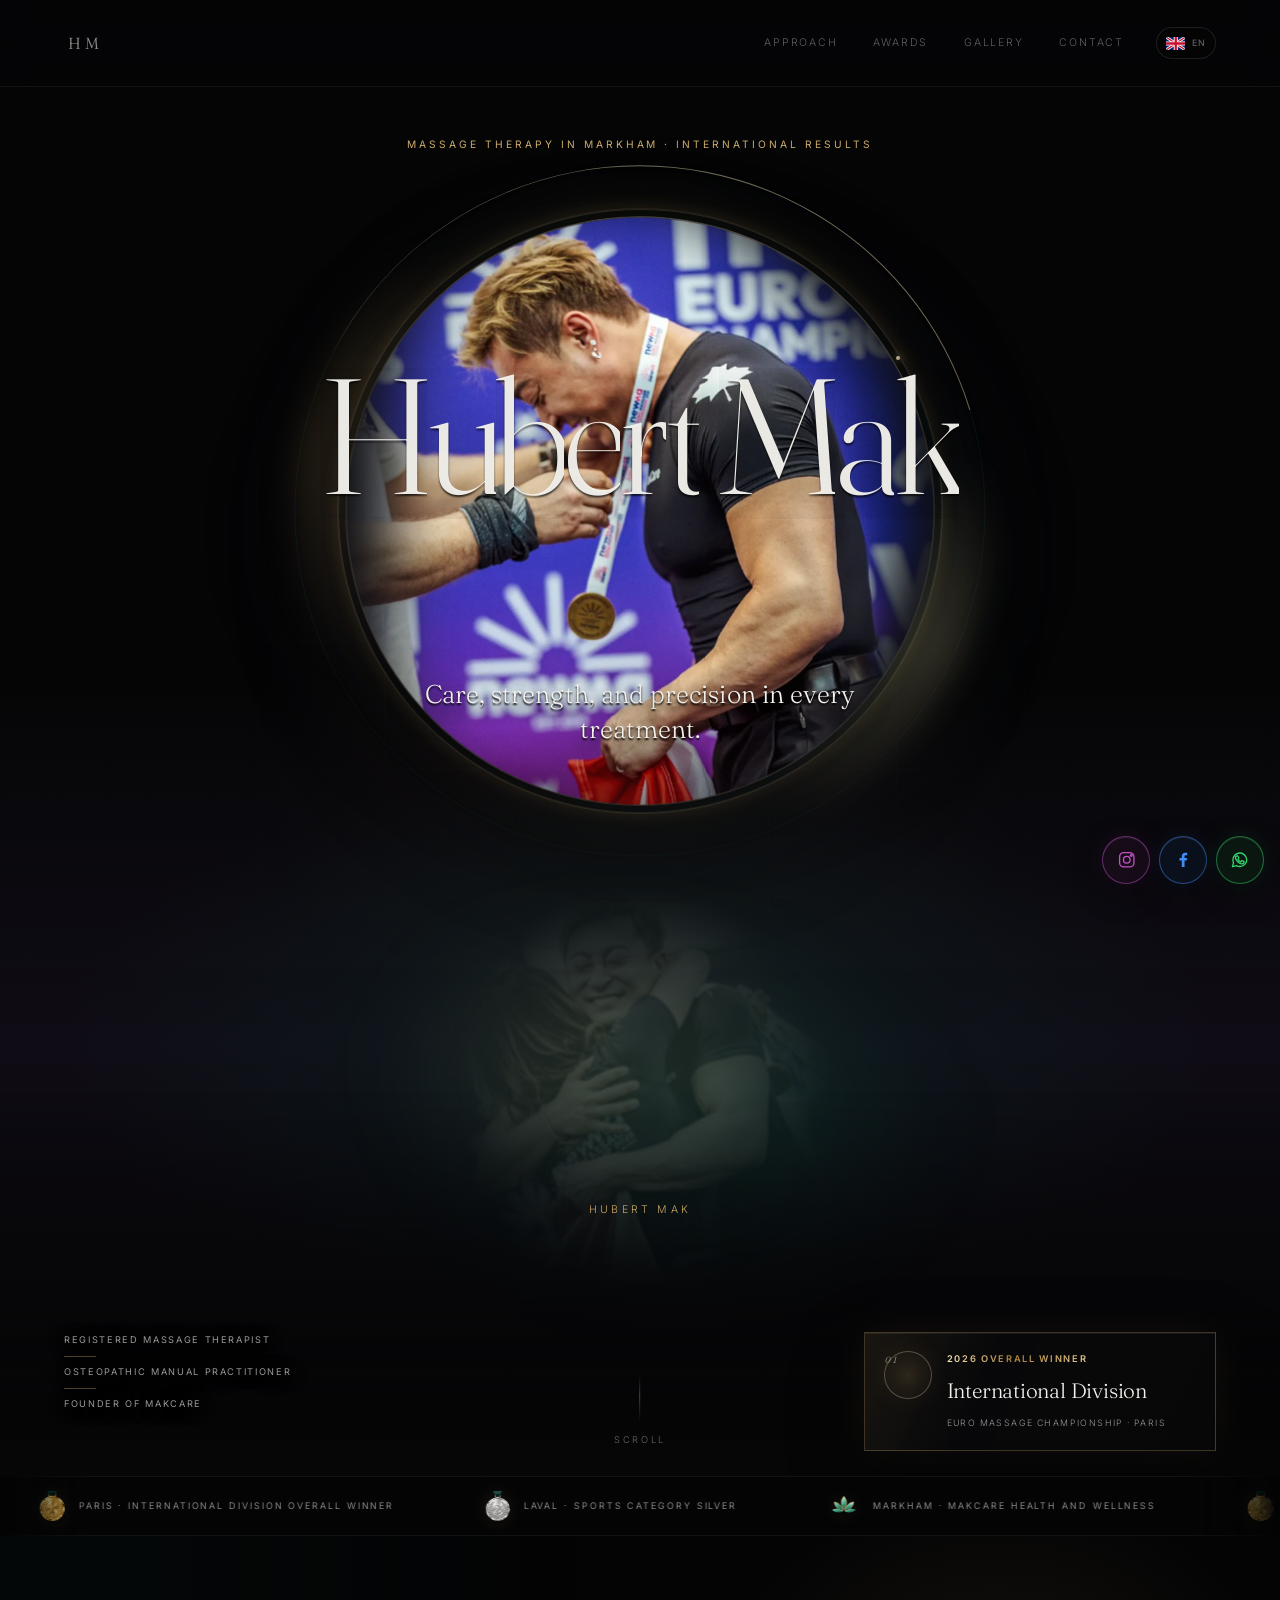
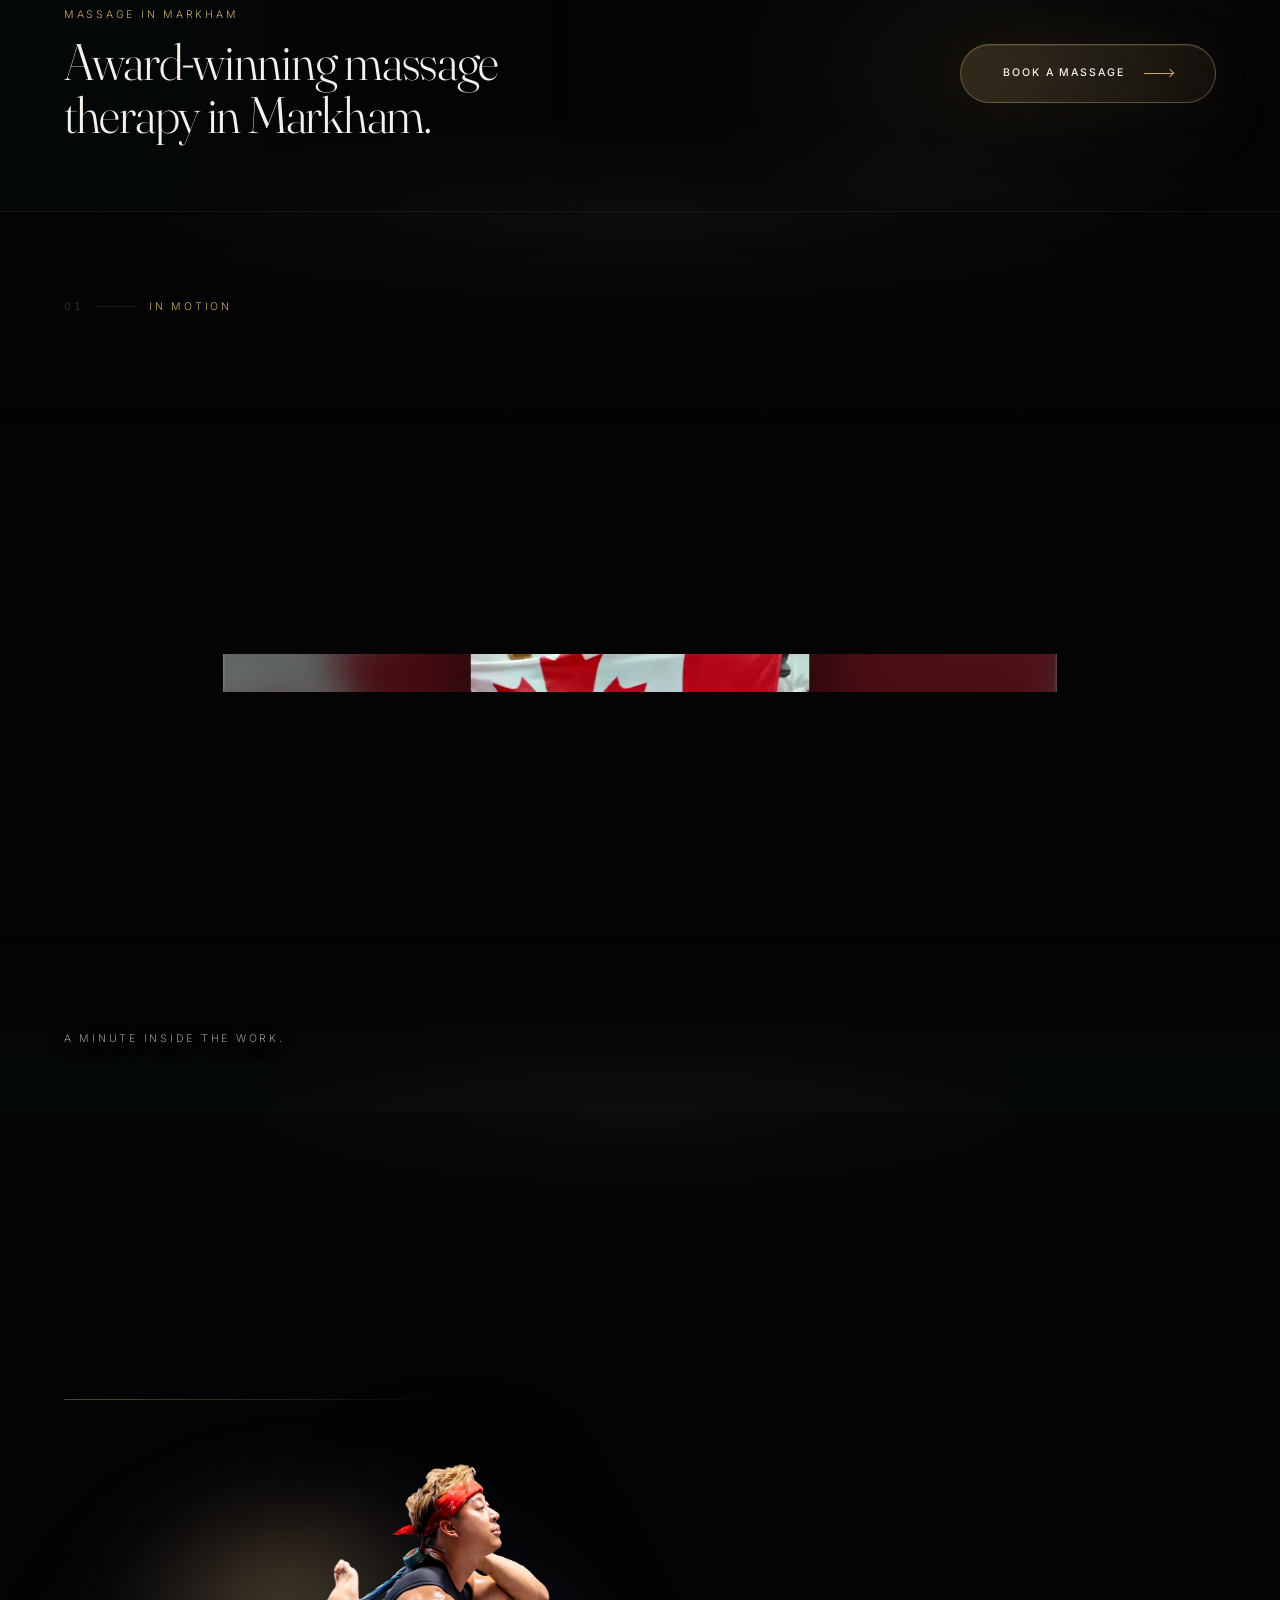
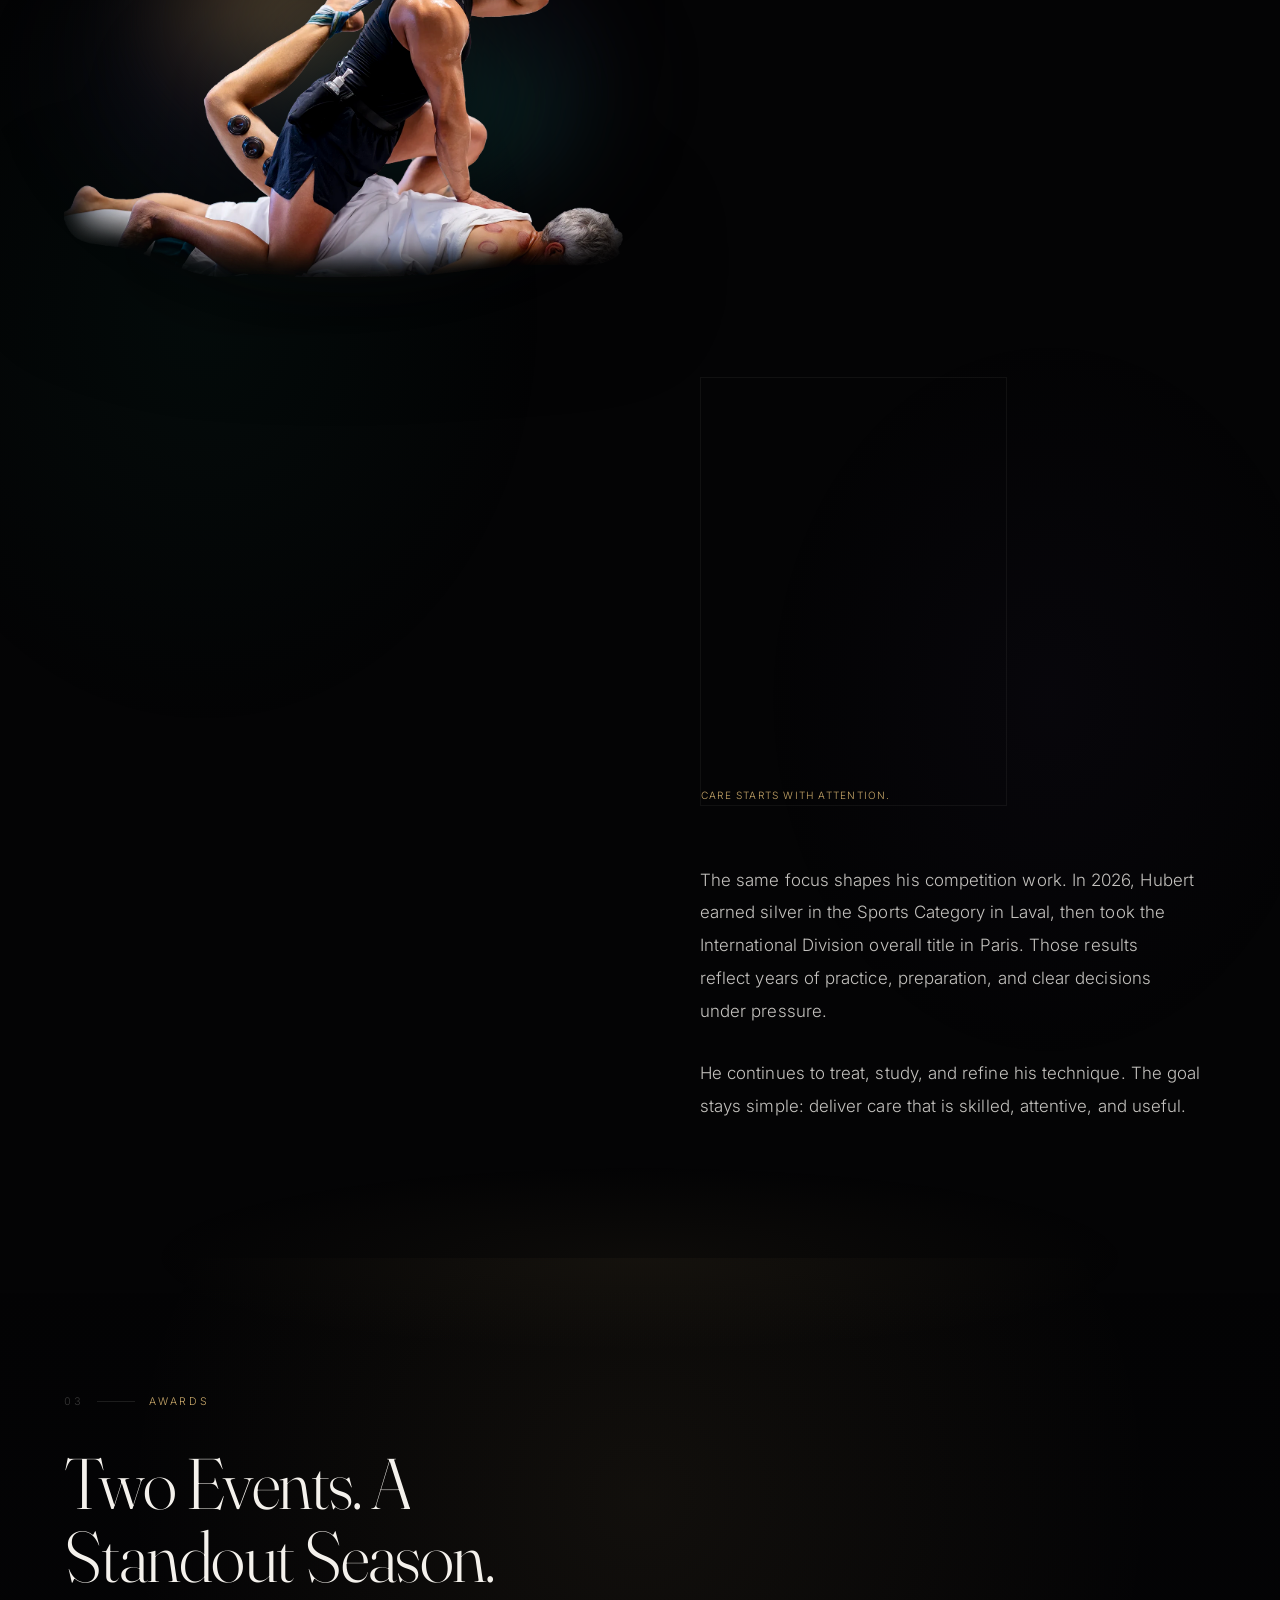
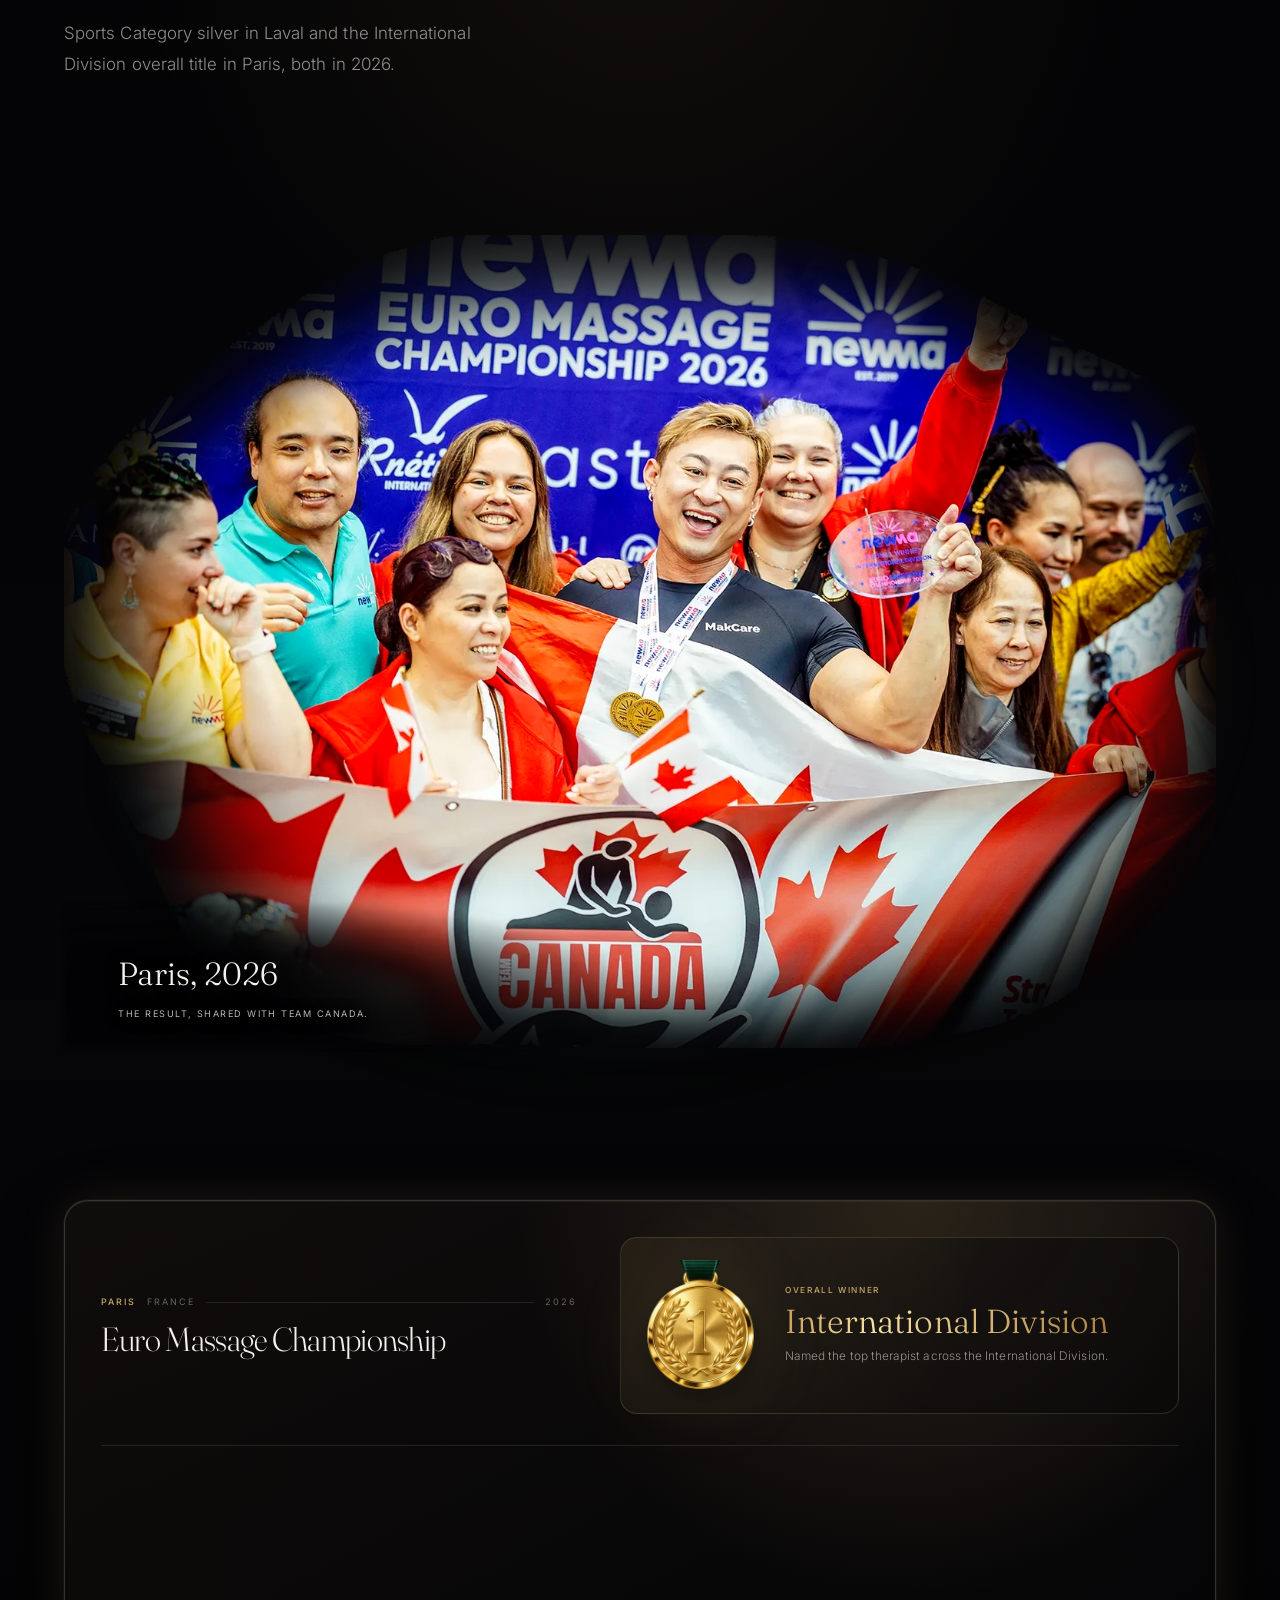
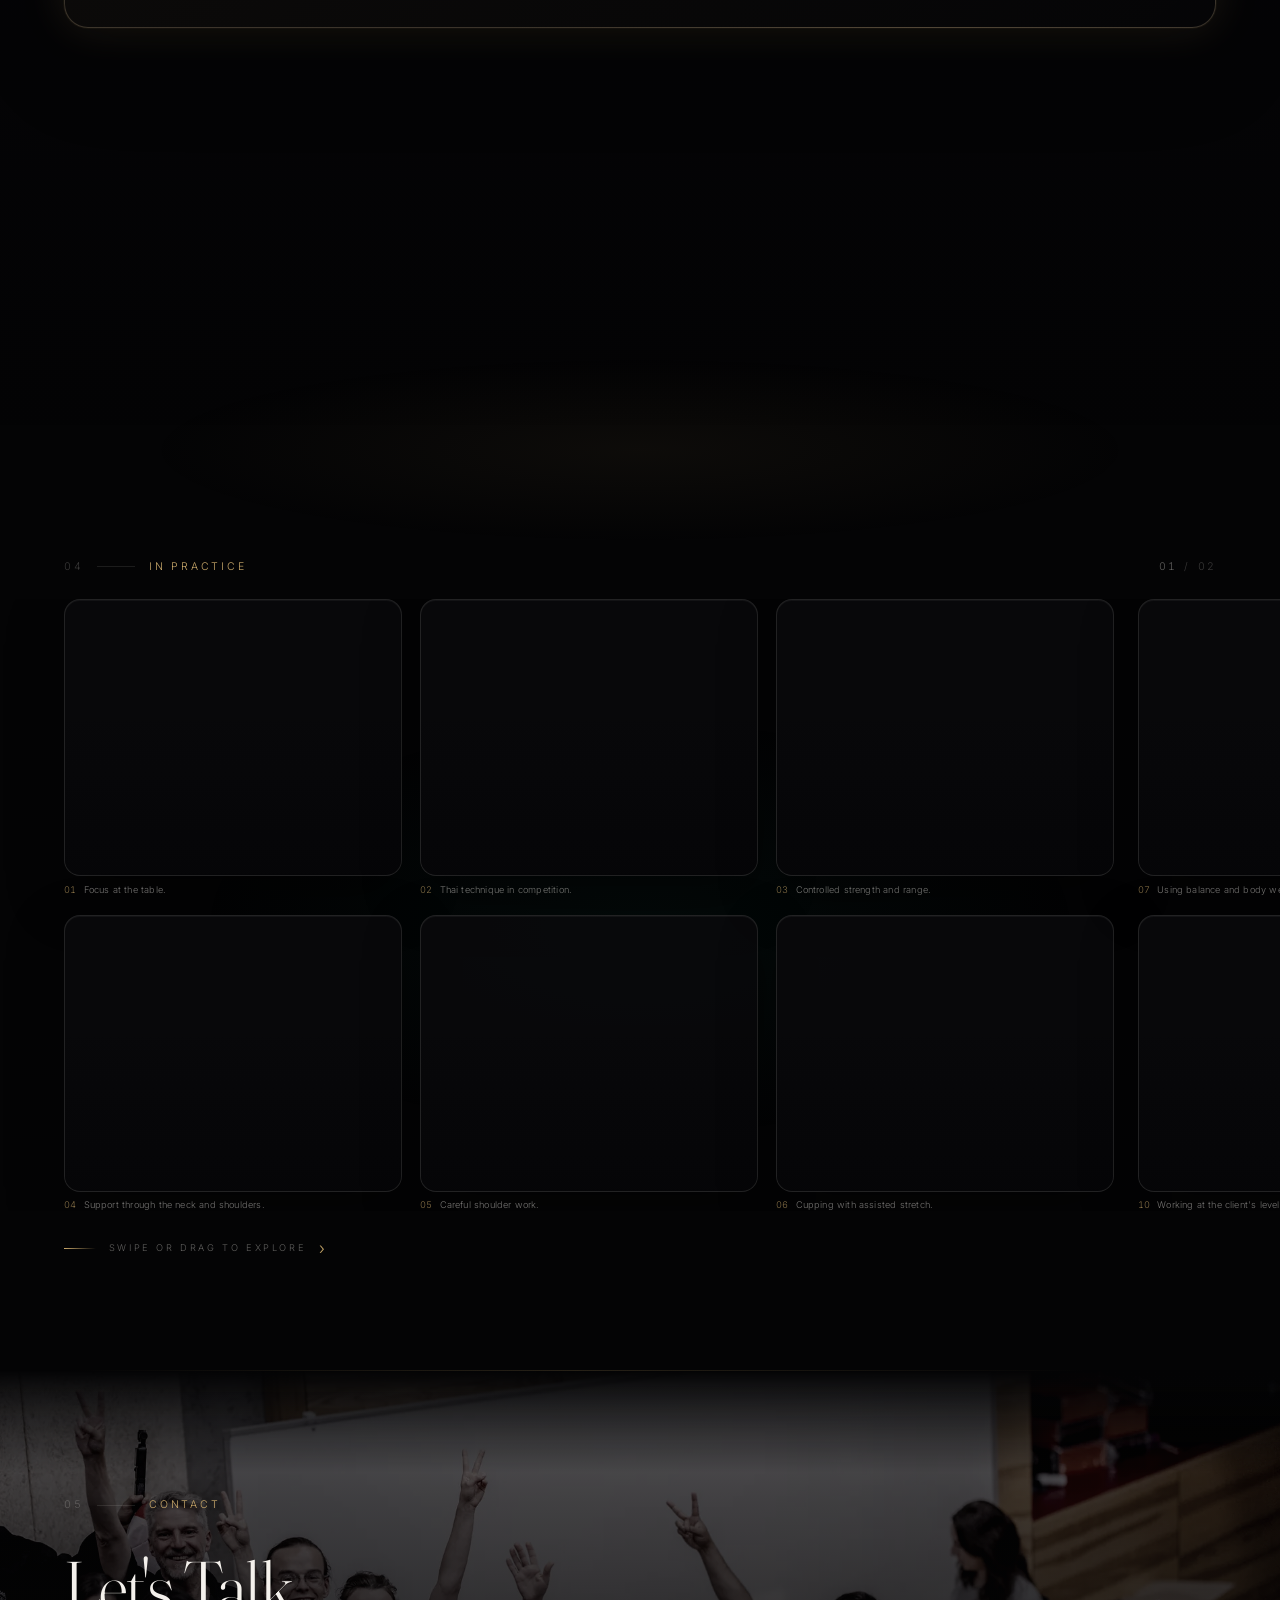
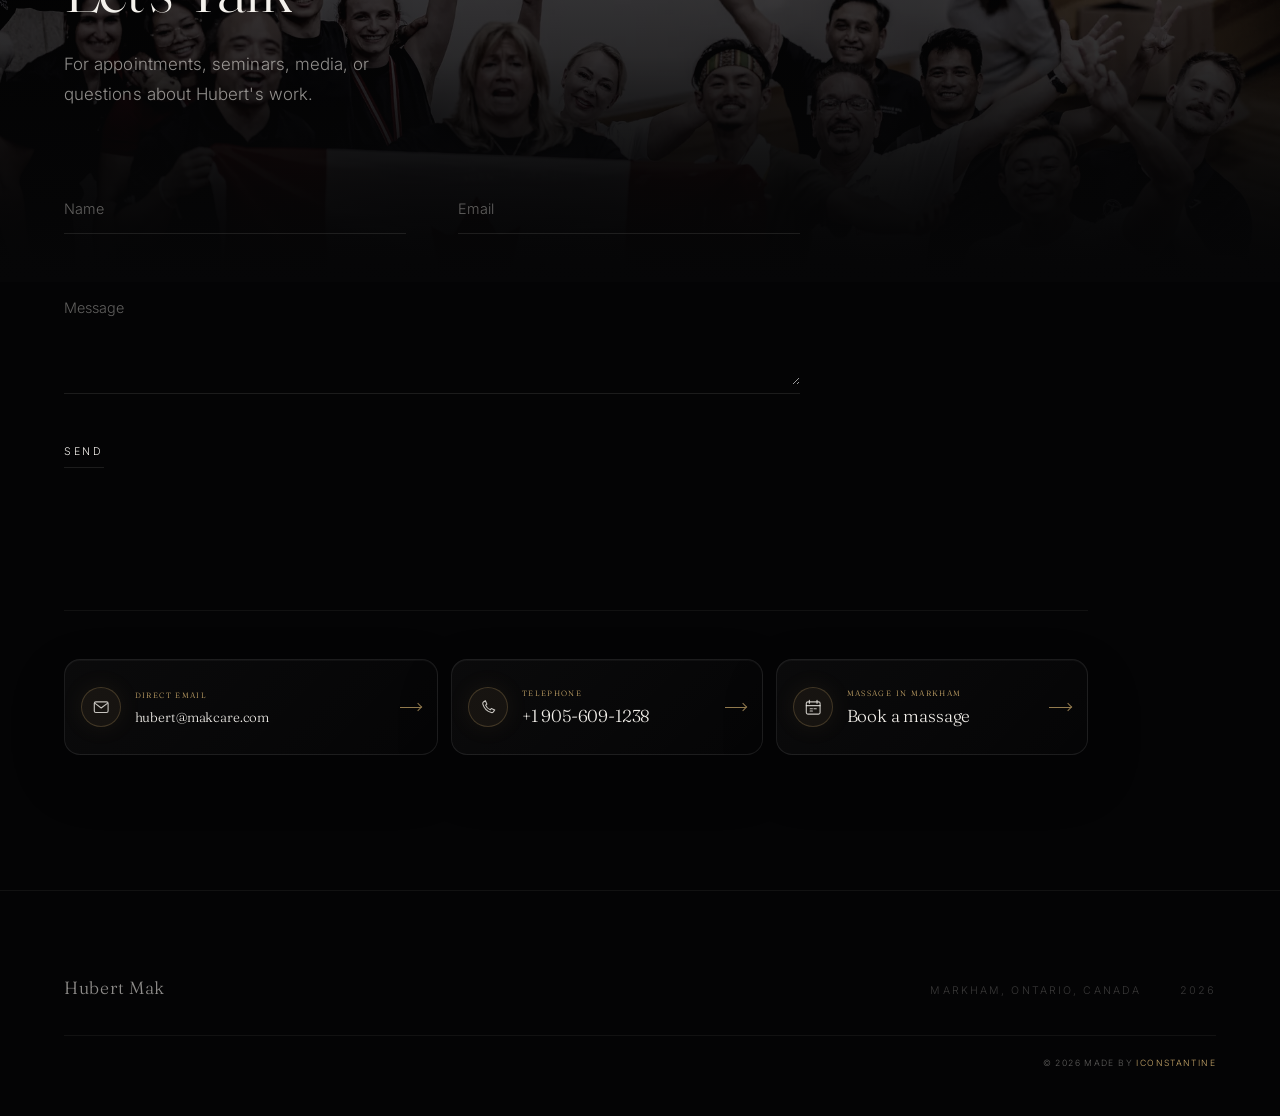
==== commit e4dcee94: "Restore the award cards, keep only the new medal artwork The last change replaced the whole award la" ====
--- a/site.html
+++ b/site.html
@@ -503,38 +503,56 @@
       <figcaption><span data-i18n="honors_scene_caption">Paris, 2026</span><i data-i18n="honors_scene_note">The result, shared with Team Canada.</i></figcaption>
     </figure>
 
-    <!-- Every medal here is a real placement. Honors without a placement are
-         named in the note under their event rather than given a medal. -->
-    <ol class="award-record">
-      <li class="award-record__item award-record__item--lead" data-reveal>
-        <img class="award-record__medal" src="assets/img/medal-gold.webp" width="240" height="288" loading="lazy" decoding="async" alt="">
-        <div>
-          <h3>Euro Massage Championship</h3>
-          <p class="award-record__result"><span data-i18n="paris_rank">Overall Winner</span> · <span data-i18n="paris_name">International Division</span></p>
-          <p class="award-record__place">Paris, France · 2026</p>
-          <ul class="award-record__also">
-            <li><span data-i18n="empathy_rank">Empathy Award</span> · <span data-i18n="empathy_name">Sport Massage</span></li>
-            <li><span data-i18n="multi_rank">Multiple Top Placements</span> · <span data-i18n="multi_name">Sport Massage and Western Traditions</span></li>
-          </ul>
+    <div class="awards-ledger">
+      <!-- Medal metal carries meaning: gold is a first place, silver a second,
+           champagne (a laurel with no rank) a special award. -->
+      <article class="award-event award-event--paris" data-reveal>
+        <header class="award-event__head">
+          <p class="award-event__place"><span>Paris</span><i>France</i><b>2026</b></p>
+          <h3 class="award-event__name">Euro Massage Championship</h3>
+        </header>
+
+        <div class="award-feature" data-reveal>
+          <img class="medal-art medal-art--feature" src="assets/img/medal-gold.webp" width="240" height="288" loading="lazy" decoding="async" alt="" aria-hidden="true">
+          <div class="award-feature__copy">
+            <p class="award-rank" data-i18n="paris_rank">Overall Winner</p>
+            <h4 class="award-feature__title award-feature__title--gold" data-i18n="paris_name">International Division</h4>
+            <span data-i18n="paris_note">Named the top therapist across the International Division.</span>
+          </div>
         </div>
-      </li>
-      <li class="award-record__item" data-reveal>
-        <img class="award-record__medal" src="assets/img/medal-silver.webp" width="226" height="288" loading="lazy" decoding="async" alt="">
-        <div>
-          <h3>Massage Therapy Summit</h3>
-          <p class="award-record__result award-record__result--silver"><span data-i18n="laval_medal">Silver Medal</span> · <span data-i18n="laval_name">Sports Category</span></p>
-          <p class="award-record__place">Laval, Quebec, Canada · 2026</p>
+
+        <ul class="award-list">
+          <li class="award-item" data-reveal>
+            <img class="medal-art" src="assets/img/medal-honor.webp" width="240" height="288" loading="lazy" decoding="async" alt="" aria-hidden="true">
+            <div><p class="award-rank" data-i18n="empathy_rank">Empathy Award</p><h4 data-i18n="empathy_name">Sport Massage</h4><span data-i18n="empathy_note">Recognized for the care, attention, and communication shown during treatment.</span></div>
+          </li>
+          <li class="award-item" data-reveal>
+            <img class="medal-art" src="assets/img/medal-silver.webp" width="226" height="288" loading="lazy" decoding="async" alt="" aria-hidden="true">
+            <div><p class="award-rank award-rank--silver" data-i18n="photo_rank">Second Place</p><h4 data-i18n="photo_name">Best Massage Photo</h4><span data-i18n="photo_note">Second place for an image that captured the quality of the work.</span></div>
+          </li>
+          <li class="award-item" data-reveal>
+            <img class="medal-art" src="assets/img/medal-honor.webp" width="240" height="288" loading="lazy" decoding="async" alt="" aria-hidden="true">
+            <div><p class="award-rank" data-i18n="multi_rank">Multiple Top Placements</p><h4 data-i18n="multi_name">Sport Massage and Western Traditions</h4><span data-i18n="multi_note">Strong results across sport massage and Western-inspired categories.</span></div>
+          </li>
+        </ul>
+      </article>
+
+      <article class="award-event award-event--laval" data-reveal>
+        <header class="award-event__head">
+          <p class="award-event__place"><span>Laval</span><i>Quebec, Canada</i><b>2026</b></p>
+          <h3 class="award-event__name">Massage Therapy Summit</h3>
+        </header>
+
+        <div class="award-feature" data-reveal>
+          <img class="medal-art medal-art--feature" src="assets/img/medal-silver.webp" width="226" height="288" loading="lazy" decoding="async" alt="" aria-hidden="true">
+          <div class="award-feature__copy">
+            <p class="award-rank award-rank--silver" data-i18n="laval_medal">Silver Medal</p>
+            <h4 class="award-feature__title award-feature__title--silver" data-i18n="laval_name">Sports Category</h4>
+            <span data-i18n="laval_note">Hubert took silver in the Sports Category at the Massage Therapy Summit in Laval.</span>
+          </div>
         </div>
-      </li>
-      <li class="award-record__item" data-reveal>
-        <img class="award-record__medal" src="assets/img/medal-silver.webp" width="226" height="288" loading="lazy" decoding="async" alt="">
-        <div>
-          <h3 data-i18n="photo_name">Best Massage Photo</h3>
-          <p class="award-record__result award-record__result--silver"><span data-i18n="photo_rank">Second Place</span> · Euro Massage Championship</p>
-          <p class="award-record__place">Paris, France · 2026</p>
-        </div>
-      </li>
-    </ol>
+      </article>
+    </div>
 
   </section>
 
--- a/css/experience.css
+++ b/css/experience.css
@@ -1076,72 +1076,236 @@
 .honors__scene figcaption i { color: rgba(244,241,236,0.76); font-weight: 400; }
 
 /* Two stops, one clear season. */
-/* ---------- Award record ----------
-   Struck medals for real placements only, one quiet row each, hairlines
-   between. Honors without a placement are named under their event. */
-.award-record {
-  list-style: none;
+.awards-ledger {
+  position: relative;
+  display: grid;
+  gap: clamp(1rem, 2.4vw, 1.75rem);
+}
+
+.award-event {
+  position: relative;
+  isolation: isolate;
+  display: grid;
+  gap: clamp(1.2rem, 2.4vw, 1.9rem);
+  padding: clamp(1.15rem, 2.8vw, 2.4rem);
+  border: 1px solid rgba(244,241,236,0.09);
+  border-radius: clamp(1rem, 2vw, 1.5rem);
+  background:
+    radial-gradient(circle at 12% 5%, rgba(201,168,106,0.09), transparent 34%),
+    linear-gradient(145deg, rgba(244,241,236,0.034), rgba(244,241,236,0.008));
+  box-shadow: inset 0 1px 0 rgba(255,255,255,0.035), 0 34px 90px rgba(0,0,0,0.22);
+}
+.award-event--paris {
+  border-color: rgba(226,202,160,0.22);
+  background:
+    radial-gradient(circle at 74% 0%, rgba(201,168,106,0.16), transparent 42%),
+    linear-gradient(145deg, rgba(201,168,106,0.055), rgba(244,241,236,0.008));
+  box-shadow:
+    inset 0 1px 0 rgba(255,255,255,0.055),
+    0 34px 90px rgba(0,0,0,0.24),
+    0 0 0 1px rgba(201,168,106,0.055),
+    0 0 46px rgba(201,168,106,0.13);
+}
+.award-event--laval {
+  border-color: rgba(206,214,222,0.17);
+  background:
+    radial-gradient(circle at 74% 0%, rgba(181,189,198,0.14), transparent 42%),
+    linear-gradient(145deg, rgba(214,220,226,0.042), rgba(244,241,236,0.006));
+  box-shadow:
+    inset 0 1px 0 rgba(255,255,255,0.045),
+    0 34px 90px rgba(0,0,0,0.22),
+    0 0 0 1px rgba(198,207,216,0.04),
+    0 0 42px rgba(188,198,208,0.09);
+}
+
+/* The header names the event. The award itself lives in the feature below,
+   so nothing on the card is said twice. */
+.award-event__head { align-self: center; }
+.award-event__place {
+  display: flex;
+  align-items: center;
+  gap: 0.7rem;
+  margin-bottom: 0.7rem;
+  font-size: 0.56rem;
+  font-weight: 500;
+  letter-spacing: 0.22em;
+  text-transform: uppercase;
+  color: var(--gold);
+}
+.award-event--laval .award-event__place { color: #cdd4da; }
+.award-event__place i { font-style: normal; font-weight: 400; color: var(--paper-38); }
+.award-event__place b {
+  display: flex;
+  align-items: center;
+  gap: 0.7rem;
+  flex: 1;
+  font-weight: 400;
+  color: var(--paper-38);
+  font-variant-numeric: lining-nums tabular-nums;
+}
+.award-event__place b::before { content: ""; flex: 1; height: 1px; background: var(--line); }
+.award-event__name {
+  font-family: var(--serif);
+  font-size: clamp(1.45rem, 2.6vw, 2.25rem);
+  font-weight: 300;
+  line-height: 1.06;
+  color: var(--paper);
+}
+
+/* Shared label above every award */
+.award-rank {
+  margin-bottom: 0.35rem;
+  font-size: 0.52rem;
+  font-weight: 500;
+  letter-spacing: 0.2em;
+  text-transform: uppercase;
+  color: var(--gold);
+}
+.award-rank--silver { color: #cdd4da; }
+
+/* ---------- The medal ----------
+   Struck medal artwork. Gold is a first place, silver a second, champagne
+   a laurel with no rank for an honor that was not a placement. Each one
+   hangs from its ribbon, so it swings from the top. */
+.medal-art {
+  flex: none;
+  display: block;
+  width: 3.5rem;
+  height: auto;
+  filter: drop-shadow(0 8px 12px rgba(0,0,0,0.55)) drop-shadow(0 0 18px rgba(201,168,106,0.12));
+  transform-origin: 50% 3%;
+  -webkit-user-drag: none;
+}
+.medal-art--feature {
+  width: clamp(5.6rem, 8.4vw, 7rem);
+  filter: drop-shadow(0 12px 18px rgba(0,0,0,0.6)) drop-shadow(0 0 30px rgba(201,168,106,0.18));
+}
+
+/* ---------- Feature: the headline result of each event ---------- */
+.award-feature {
+  display: grid;
+  grid-template-columns: auto minmax(0, 1fr);
+  align-items: center;
+  gap: clamp(1.1rem, 2.4vw, 1.9rem);
+  padding: clamp(0.9rem, 2vw, 1.4rem) clamp(1rem, 2.2vw, 1.6rem) clamp(1rem, 2.2vw, 1.5rem);
+  border: 1px solid rgba(201,168,106,0.2);
+  border-radius: 1.05rem;
+  background: linear-gradient(110deg, rgba(201,168,106,0.09), rgba(6,6,8,0.4) 60%);
+}
+.award-event--laval .award-feature {
+  border-color: rgba(206,214,222,0.16);
+  background: linear-gradient(110deg, rgba(206,214,222,0.075), rgba(6,6,8,0.4) 60%);
+}
+.award-feature__title {
+  margin: 0 0 0.55rem;
+  font-family: var(--serif);
+  font-size: clamp(1.5rem, 2.6vw, 2.2rem);
+  font-weight: 300;
+  line-height: 1.05;
+  color: var(--paper);
+}
+.award-feature__title--gold { color: #e7c77e; }
+.award-feature__title--silver { color: #dce3e8; }
+@supports ((-webkit-background-clip: text) or (background-clip: text)) {
+  .award-feature__title--gold,
+  .award-feature__title--silver {
+    width: fit-content;
+    max-width: 100%;
+    background-size: 260% 100%;
+    background-position: 100% 50%;
+    -webkit-background-clip: text;
+            background-clip: text;
+    -webkit-text-fill-color: transparent;
+    animation: award-label-gleam 10s var(--ease-soft) infinite;
+  }
+  .award-feature__title--gold {
+    background-image: linear-gradient(100deg, #b28543 0%, #e7c77e 24%, #fff0bd 40%, #bd8d45 58%, #f8e3a6 72%, #ad8040 100%);
+  }
+  .award-feature__title--silver {
+    background-image: linear-gradient(100deg, #aab3ba 0%, #dce3e8 24%, #ffffff 40%, #aeb7be 58%, #e8edf1 72%, #9ca6ae 100%);
+  }
+}
+.award-feature__copy > span,
+.award-item > div > span {
+  display: block;
+  font-size: 0.74rem;
+  line-height: 1.6;
+  color: var(--paper-58);
+}
+
+/* ---------- Distinctions: one even row, never an orphan ---------- */
+.award-list {
+  display: grid;
+  gap: 0;
   margin: 0;
   padding: 0;
-  border-top: 1px solid rgba(201,168,106,0.22);
-}
-.award-record__item {
+  list-style: none;
+  border-top: 1px solid var(--line);
+}
+.award-item {
+  position: relative;
   display: grid;
-  grid-template-columns: clamp(4.6rem, 7.5vw, 6.4rem) minmax(0, 1fr);
-  align-items: center;
-  gap: clamp(1.2rem, 3vw, 2.4rem);
-  padding: clamp(1.5rem, 3.2vw, 2.3rem) 0;
-  border-bottom: 1px solid rgba(201,168,106,0.16);
-}
-.award-record__medal {
-  display: block;
-  width: 100%;
-  height: auto;
-  filter: drop-shadow(0 10px 14px rgba(0,0,0,0.55)) drop-shadow(0 0 22px rgba(201,168,106,0.10));
-  transform-origin: 50% 8%;
-  transition: transform 900ms var(--ease-out);
-}
-/* The medal hangs from its ribbon, so it swings from the top */
-@media (hover: hover) {
-  .award-record__item:hover .award-record__medal { transform: rotate(-4deg); }
-}
-.award-record__item h3 {
-  margin: 0;
+  grid-template-columns: auto minmax(0, 1fr);
+  align-items: start;
+  gap: 1rem;
+  padding: 1.1rem 0.4rem;
+  border-bottom: 1px solid var(--line-soft);
+  border-radius: 0.6rem;
+  transition: background-color 600ms ease;
+}
+.award-item:last-child { border-bottom: 0; }
+.award-item h4 {
+  margin: 0 0 0.4rem;
   font-family: var(--serif);
-  font-size: clamp(1.35rem, 2.6vw, 2.1rem);
+  font-size: clamp(1.05rem, 1.6vw, 1.3rem);
   font-weight: 300;
   line-height: 1.12;
   color: var(--paper);
 }
-.award-record__result {
-  margin: 0.55rem 0 0;
-  font-size: clamp(0.92rem, 1.4vw, 1.05rem);
-  line-height: 1.5;
-  color: #e2c68f;
-}
-.award-record__result--silver { color: #d3dae0; }
-.award-record__place {
-  margin: 0.35rem 0 0;
-  font-size: 0.6rem;
-  letter-spacing: 0.18em;
-  text-transform: uppercase;
-  color: var(--paper-38);
-}
-.award-record__also {
-  display: grid;
-  gap: 0.35rem;
-  margin: 1rem 0 0;
-  padding: 0.95rem 0 0;
-  list-style: none;
-  border-top: 1px solid var(--line-soft);
-  font-size: 0.82rem;
-  line-height: 1.5;
-  color: var(--paper-58);
-}
-.award-record__item--lead .award-record__medal { filter: drop-shadow(0 12px 16px rgba(0,0,0,0.6)) drop-shadow(0 0 30px rgba(201,168,106,0.18)); }
-
+@media (hover: hover) {
+  .award-item:hover,
+  .award-feature:hover { background-color: rgba(201,168,106,0.045); }
+}
+
+/* ---------- Arrival: each medal drops onto its ribbon and swings to rest ---------- */
+.award-event .medal-art {
+  opacity: 0;
+  transform: translateY(-16px) rotate(8deg);
+  transition: opacity 700ms ease, transform 1600ms cubic-bezier(0.34, 1.56, 0.64, 1);
+  transition-delay: calc(var(--d, 0ms) + 180ms);
+}
+.award-feature.is-visible .medal-art,
+.award-item.is-visible .medal-art { opacity: 1; transform: none; }
+@media (hover: hover) {
+  .award-feature.is-visible:hover .medal-art,
+  .award-item.is-visible:hover .medal-art { transform: rotate(-5deg); transition-delay: 0ms; }
+}
+.award-feature:active .medal-art,
+.award-item:active .medal-art { transform: rotate(-5deg); transition-delay: 0ms; }
+
+/* ---------- Wide screens: event and headline medal side by side ---------- */
 @media (min-width: 62rem) {
-  .award-record__also { grid-template-columns: repeat(2, max-content); column-gap: 2.4rem; }
+  .award-event {
+    grid-template-columns: minmax(0, 0.92fr) minmax(0, 1.08fr);
+    align-items: center;
+    column-gap: clamp(1.5rem, 3.4vw, 3.2rem);
+  }
+  .award-list {
+    grid-column: 1 / -1;
+    grid-template-columns: repeat(3, minmax(0, 1fr));
+    column-gap: clamp(1rem, 2vw, 1.6rem);
+    padding-top: 0.4rem;
+  }
+  .award-item { border-bottom: 0; padding: 1.2rem 0.8rem 0.6rem; }
+  .award-item + .award-item::before {
+    content: "";
+    position: absolute;
+    left: calc(clamp(1rem, 2vw, 1.6rem) * -0.5);
+    top: 1.2rem;
+    bottom: 0.6rem;
+    width: 1px;
+    background: var(--line-soft);
+  }
 }
 
 /* Six images at a glance, then a second snap point. */
@@ -1495,8 +1659,14 @@
   .honors__scene figcaption i { font-size: 0.48rem; line-height: 1.5; letter-spacing: 0.12em; }
 
 
-  .award-record__item { grid-template-columns: 3.6rem minmax(0, 1fr); gap: 1rem; align-items: start; }
-  .award-record__also { font-size: 0.76rem; }
+  .award-event { padding: 1rem 0.95rem 0.6rem; gap: 1.1rem; }
+  .award-feature { grid-template-columns: auto minmax(0, 1fr); gap: 1rem; padding: 0.85rem 0.95rem 1rem; }
+  .medal-art--feature { width: 5rem; }
+  .medal-art { width: 3rem; }
+  .award-feature__title { font-size: clamp(1.35rem, 6.4vw, 1.7rem); }
+  .award-item { gap: 0.85rem; padding: 0.95rem 0.15rem; }
+  .award-feature__copy > span,
+  .award-item > div > span { font-size: 0.68rem; }
 
   .strip { padding-block: clamp(4.5rem, 10vh, 6.5rem); }
   .strip__head { padding-inline: 1rem; }
@@ -1859,5 +2029,7 @@
   .strip__hint::after,
   .strip.is-nudging .gallery-page:first-child { animation: none !important; }
   .strip .plate__hit { transform: none !important; }
-  .award-record__medal { transition: none !important; }
-}
+  .award-event .medal-art { opacity: 1 !important; transform: none !important; transition: none !important; }
+  .award-feature__title--gold,
+  .award-feature__title--silver { animation: none !important; }
+}
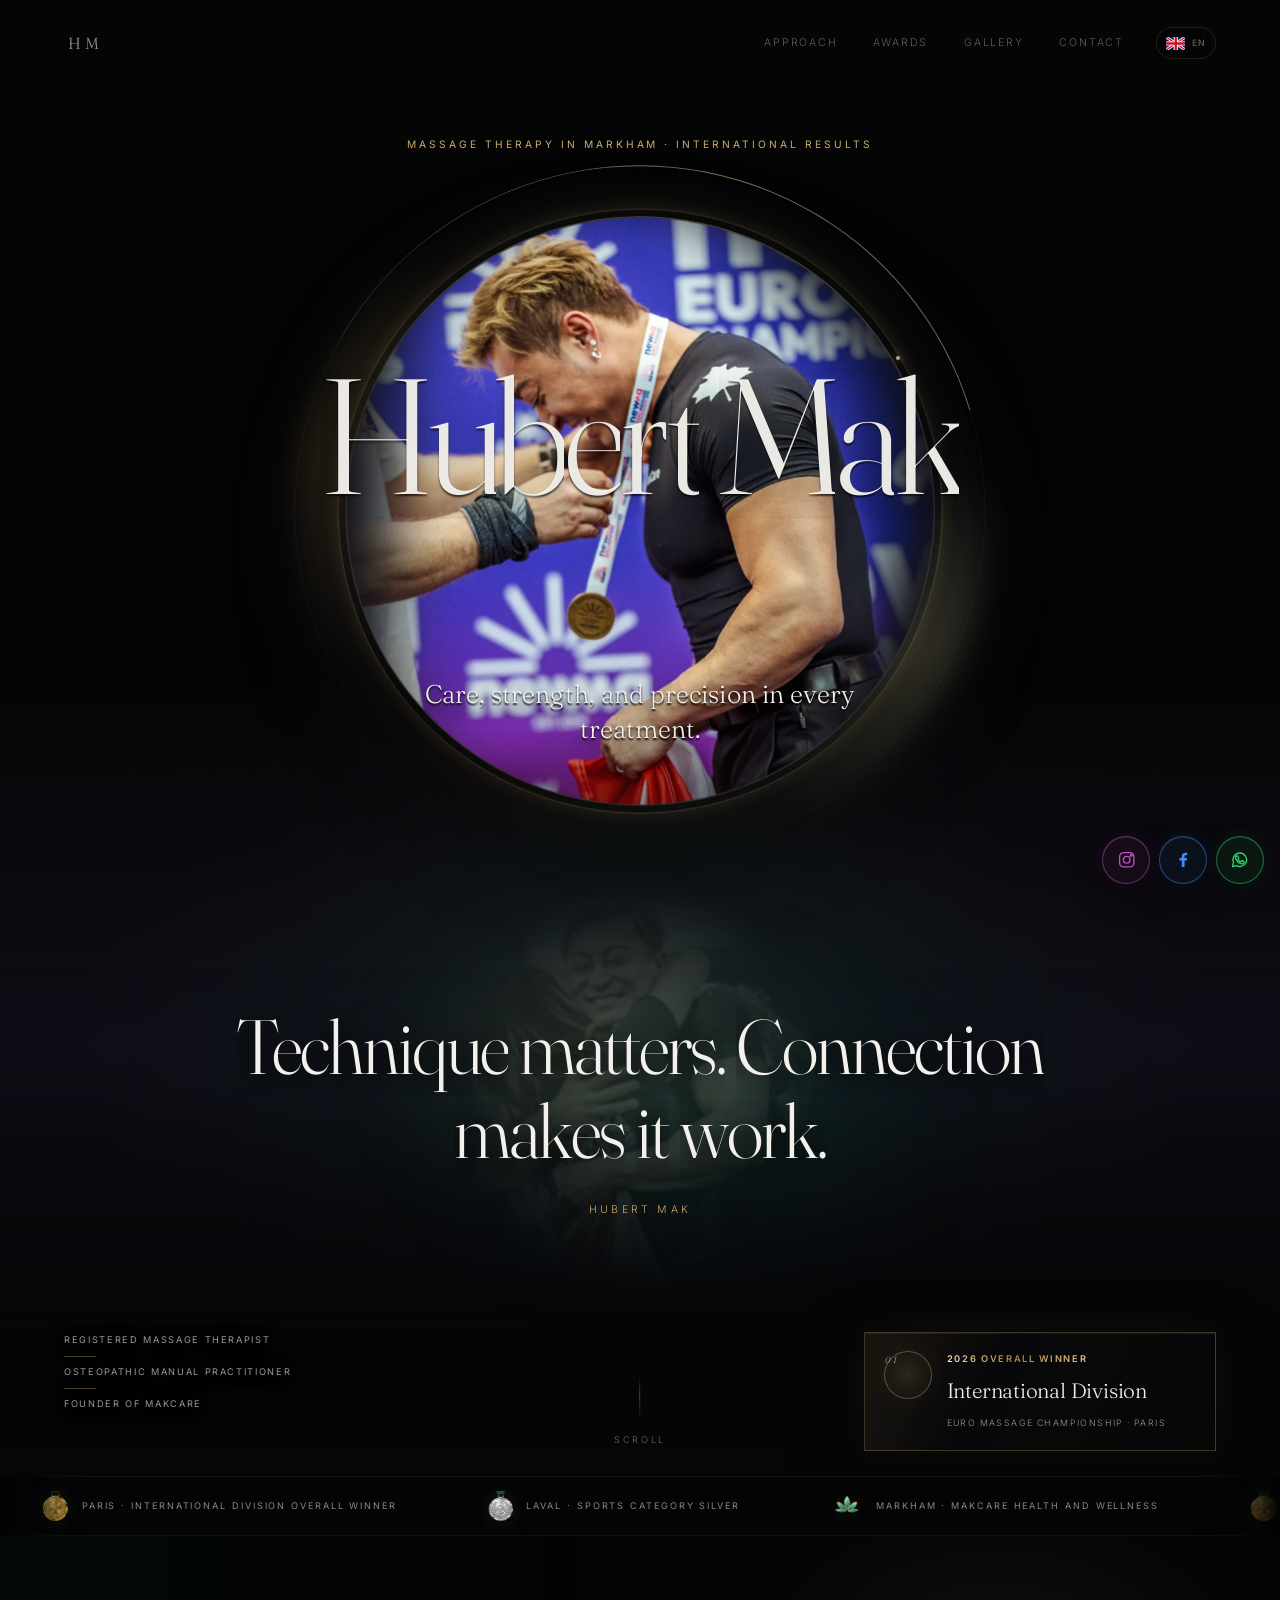
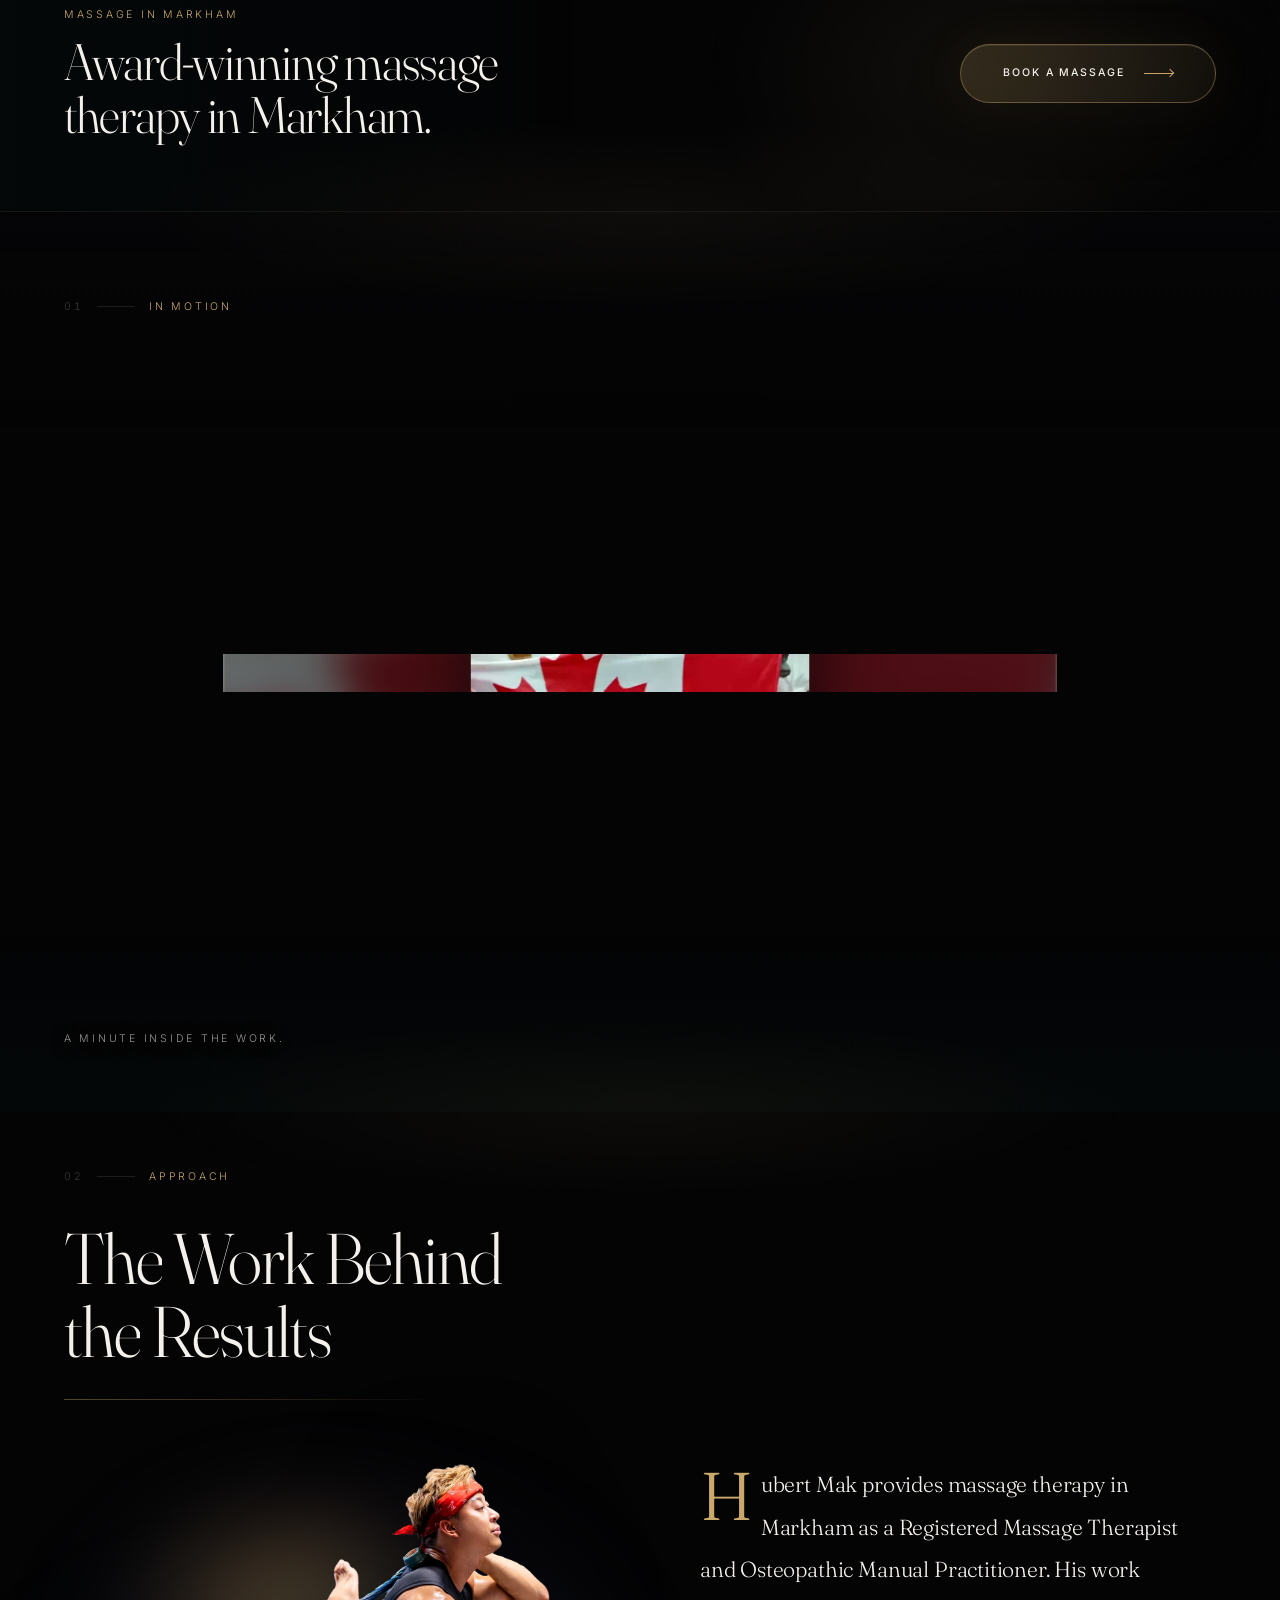
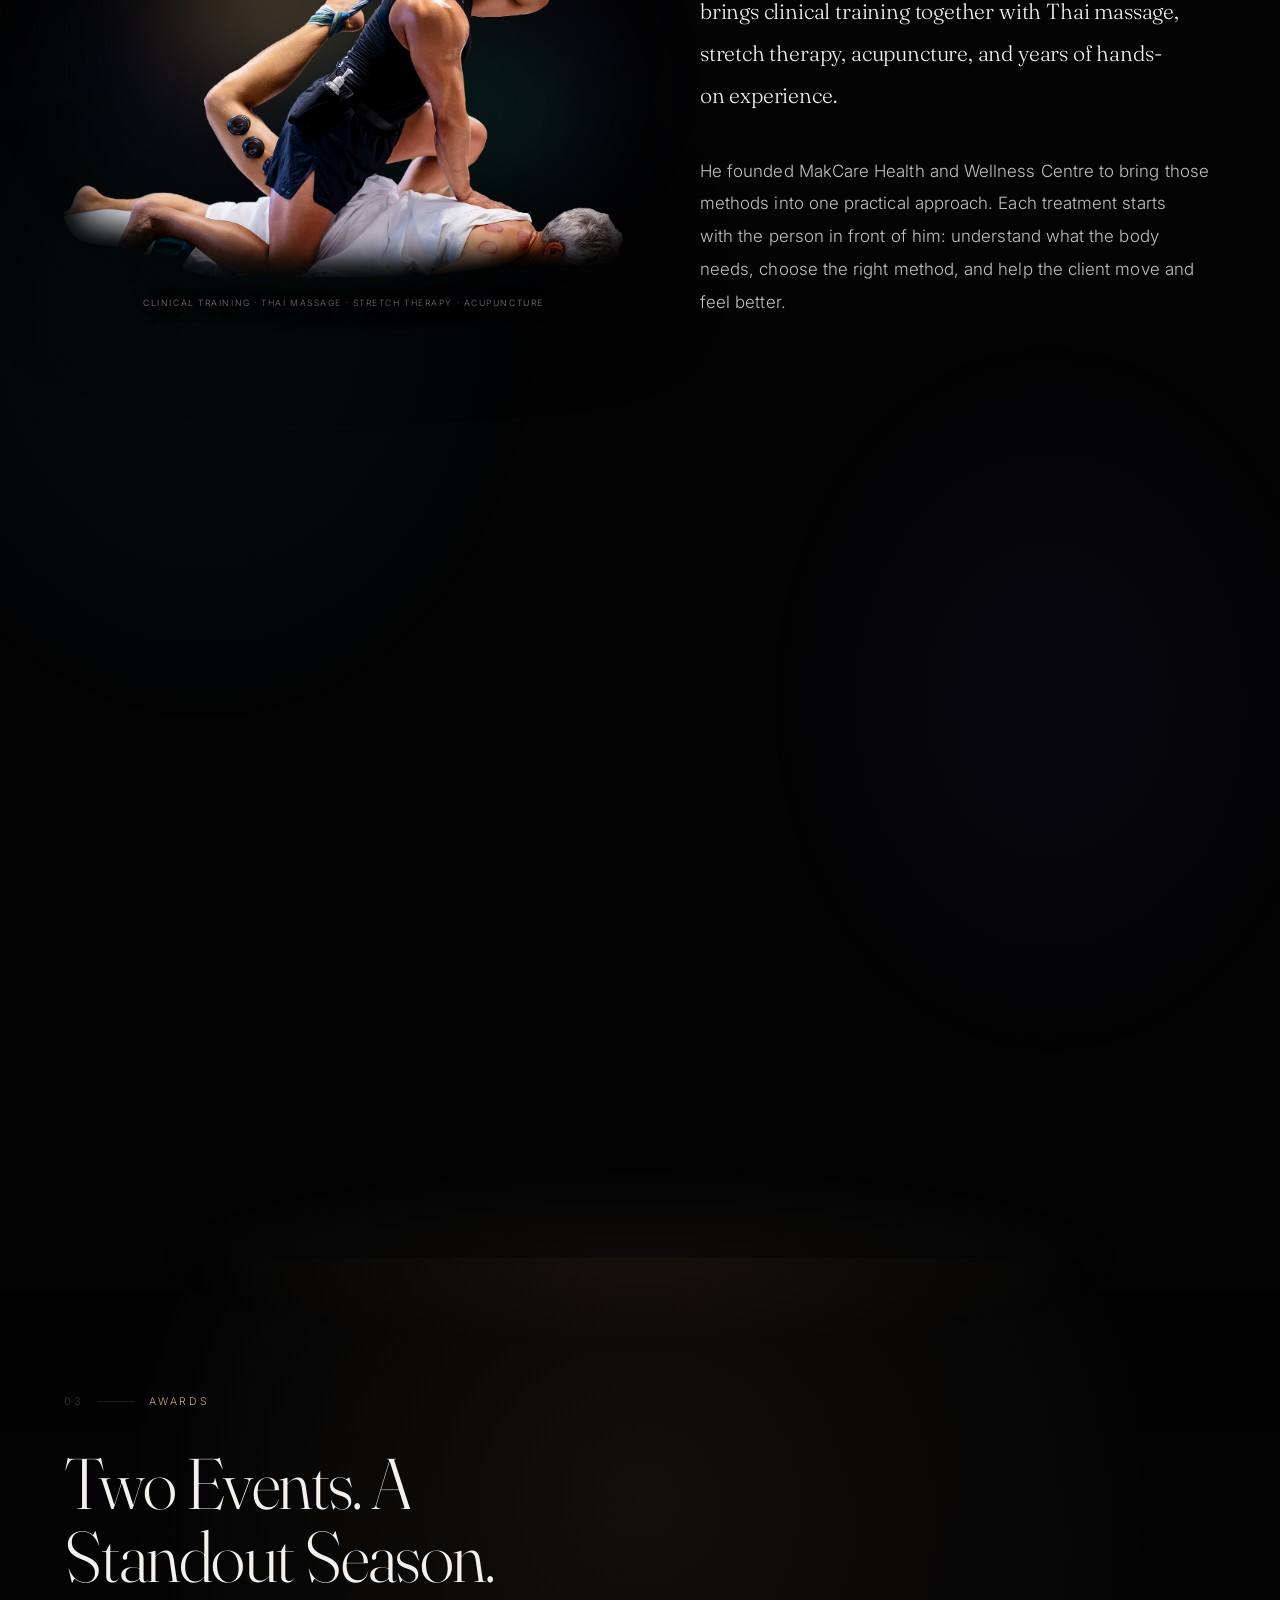
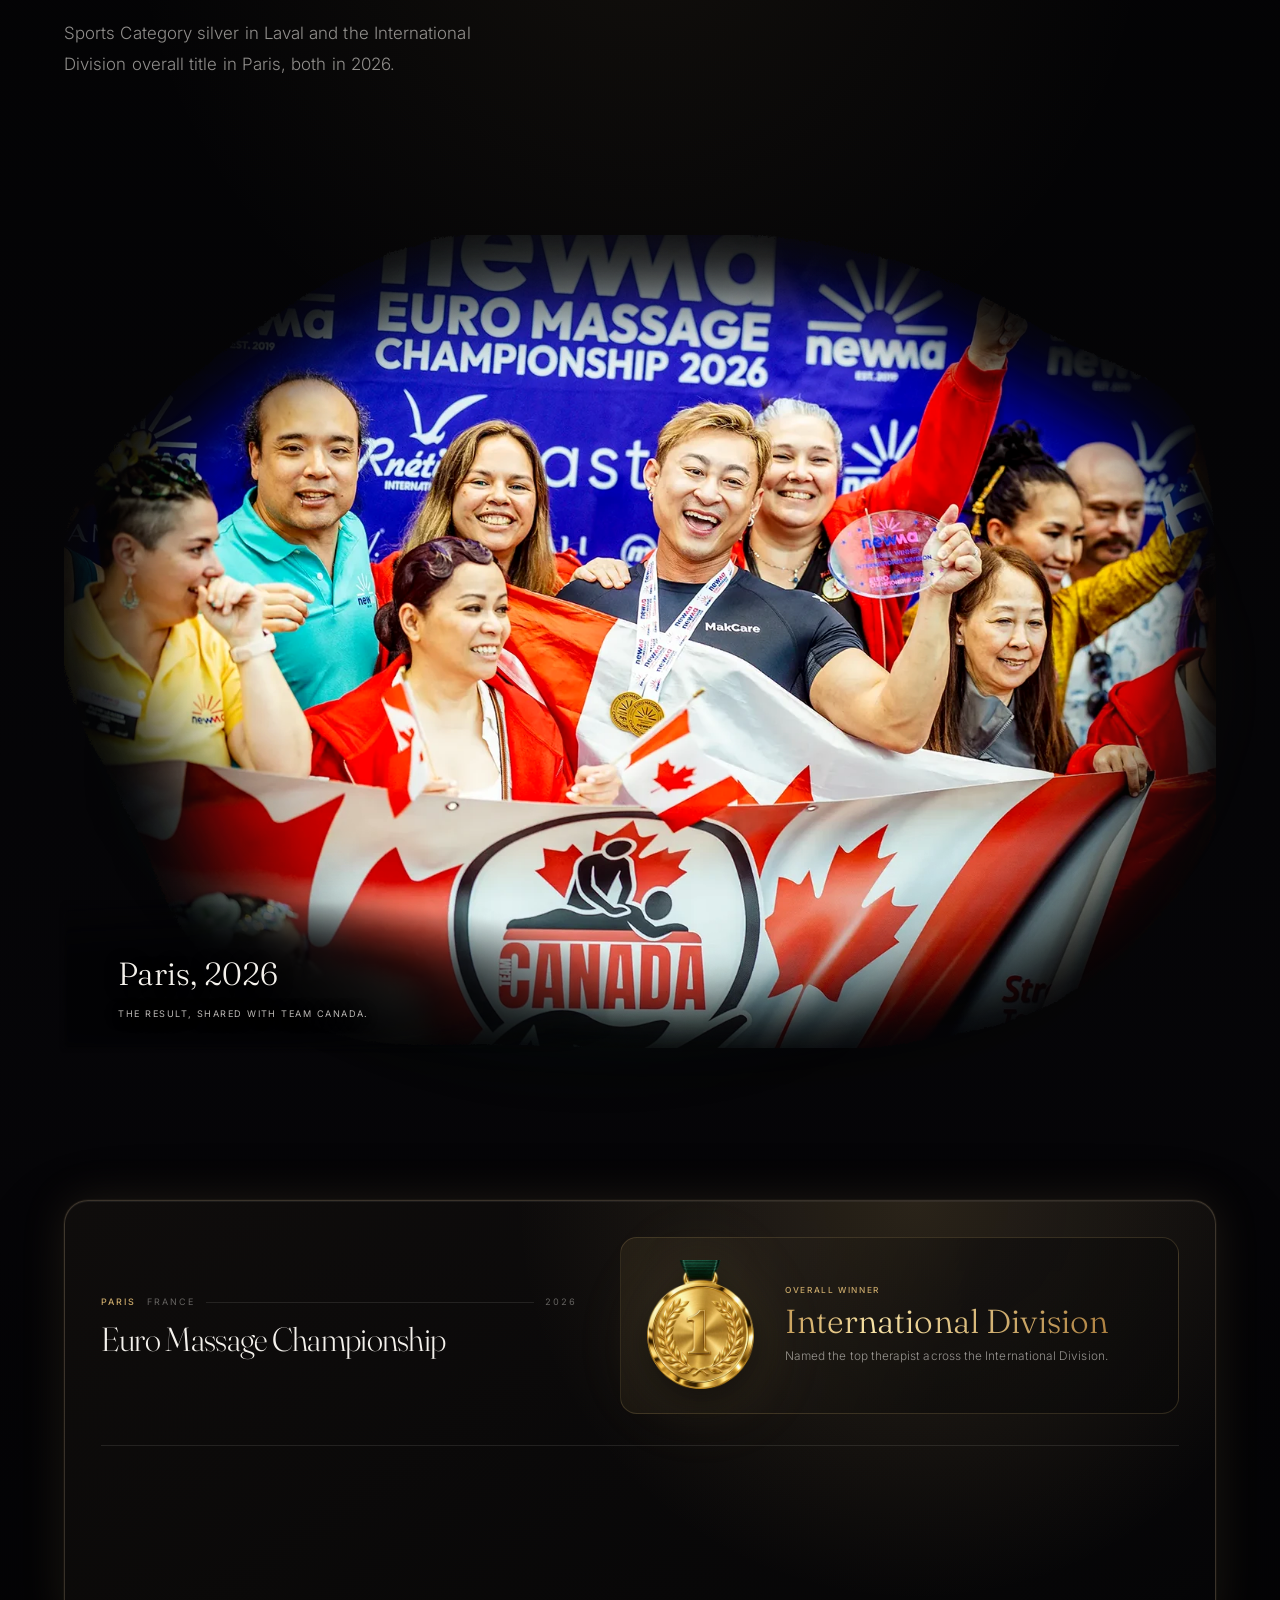
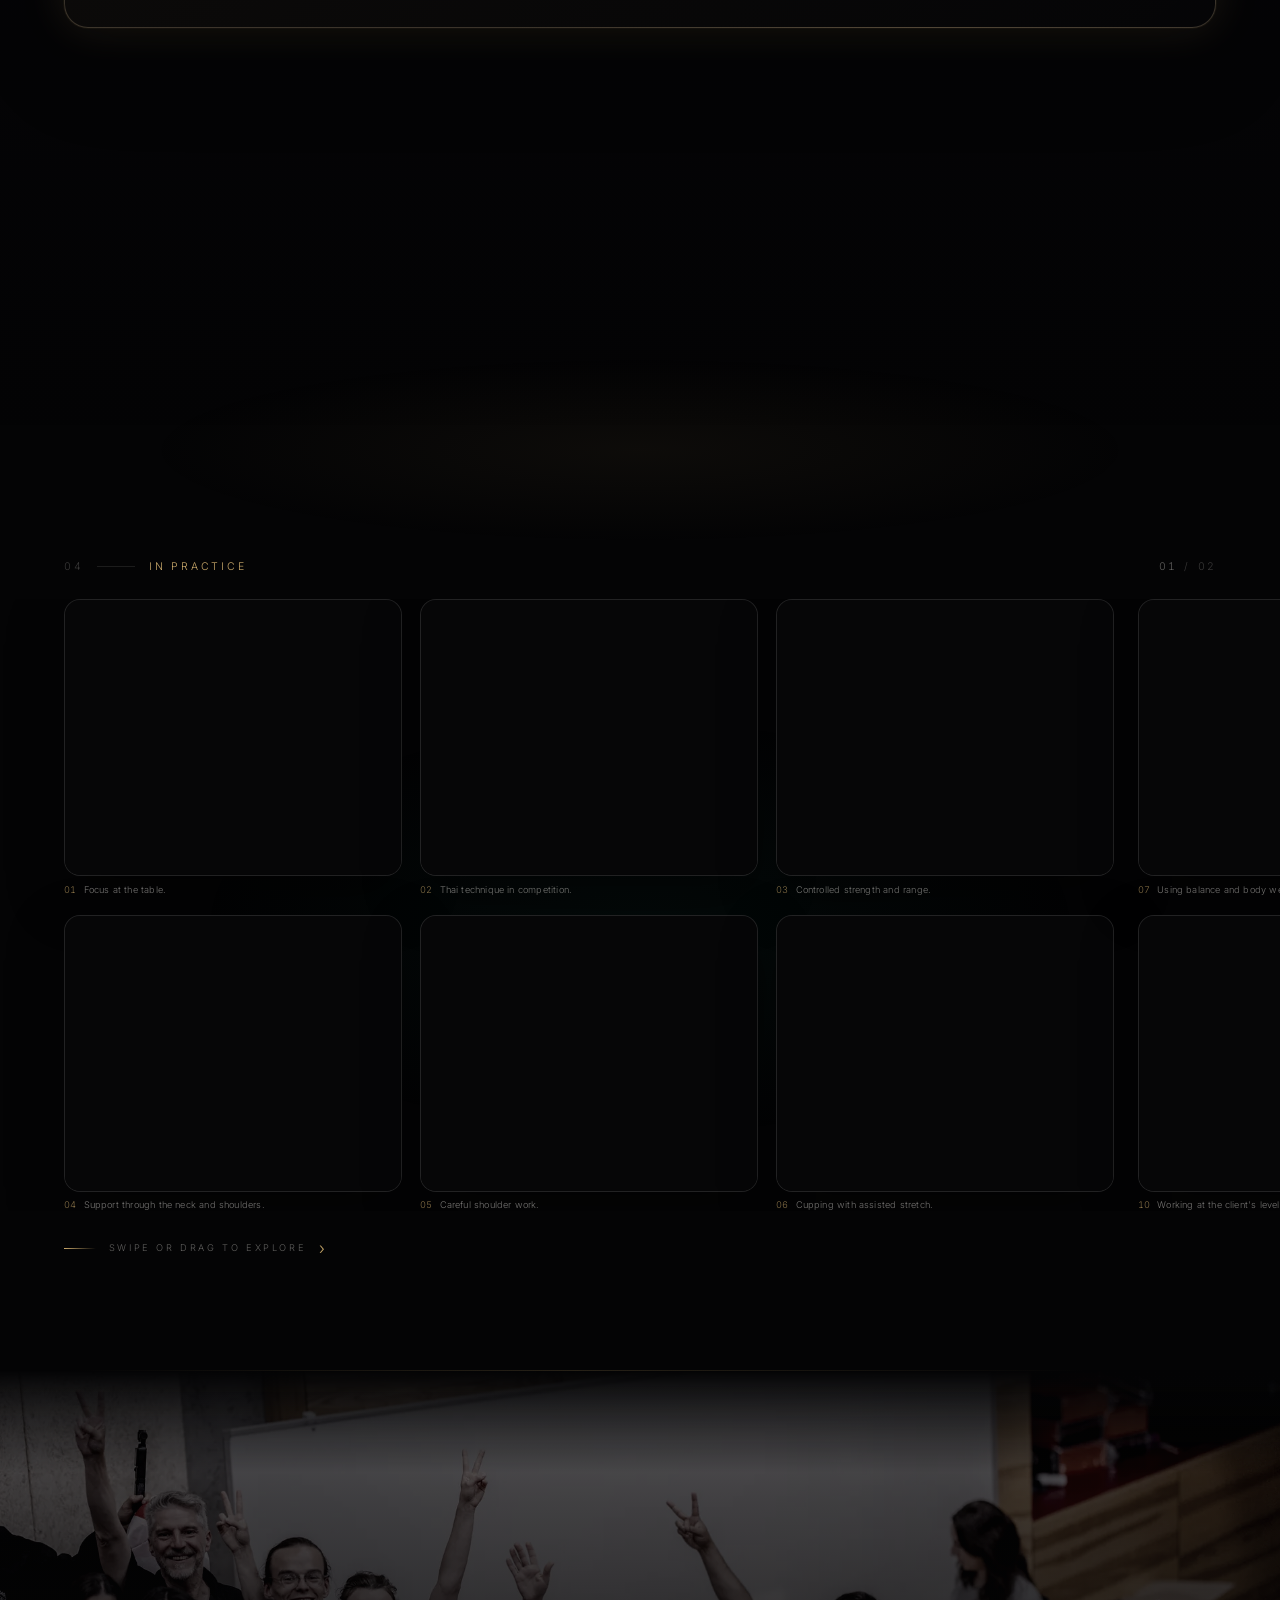
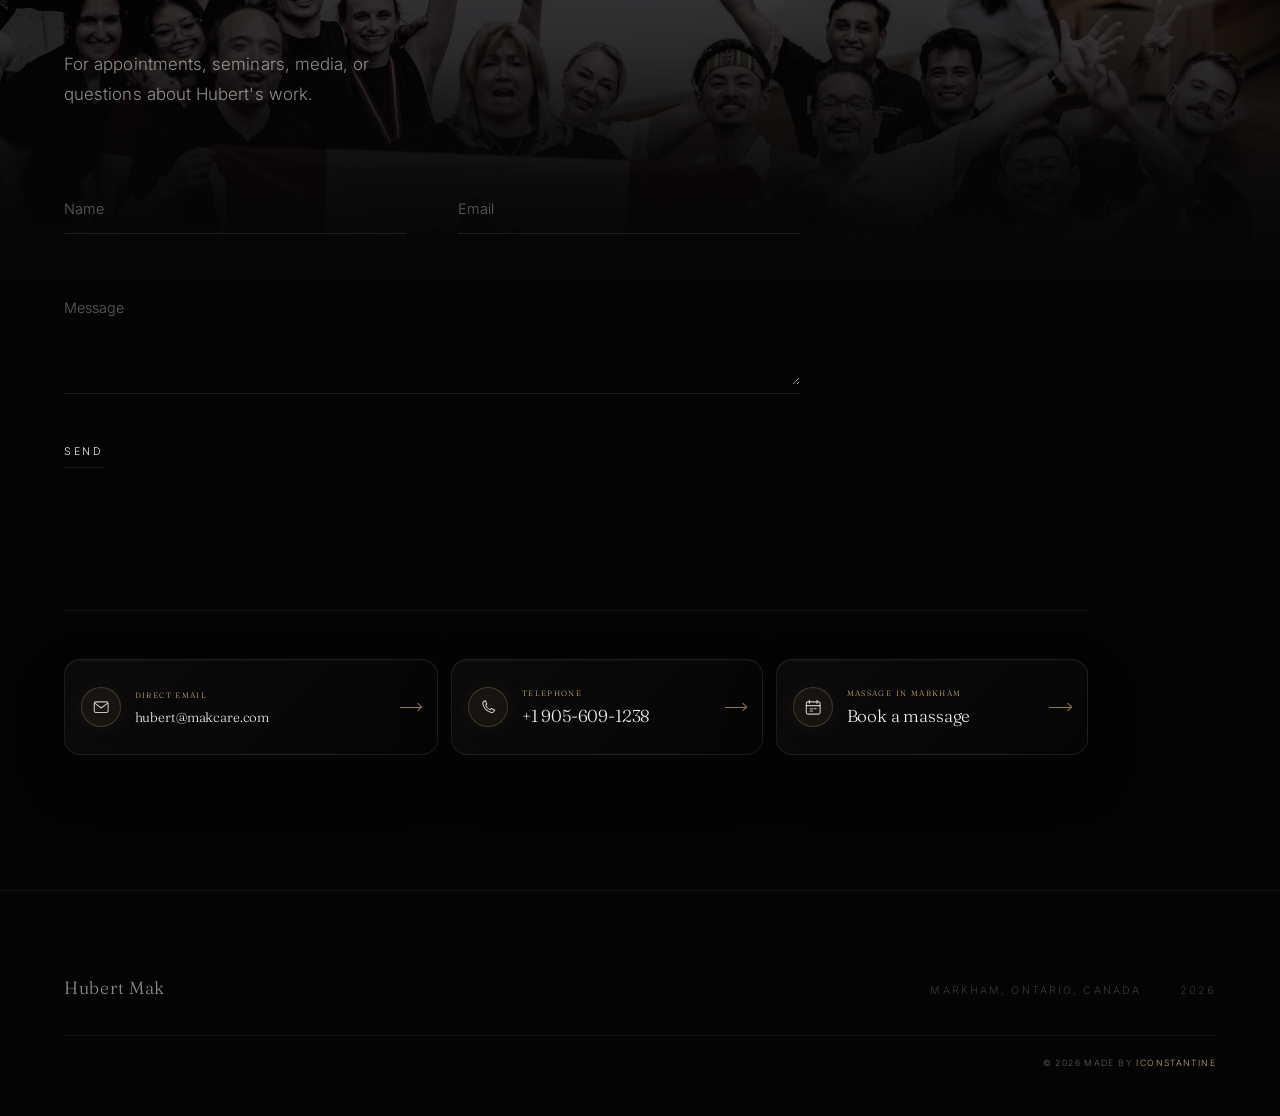
==== commit da05d8a7: "Gold first place medal for the Empathy Award and top placements Hubert placed first in both, confirm" ====
--- a/site.html
+++ b/site.html
@@ -504,8 +504,9 @@
     </figure>
 
     <div class="awards-ledger">
-      <!-- Medal metal carries meaning: gold is a first place, silver a second,
-           champagne (a laurel with no rank) a special award. -->
+      <!-- Medal metal carries meaning: gold is a first place, silver a second.
+           First place in the Empathy Award and the top placements confirmed
+           by the user, 20 October 2026. -->
       <article class="award-event award-event--paris" data-reveal>
         <header class="award-event__head">
           <p class="award-event__place"><span>Paris</span><i>France</i><b>2026</b></p>
@@ -523,7 +524,7 @@
 
         <ul class="award-list">
           <li class="award-item" data-reveal>
-            <img class="medal-art" src="assets/img/medal-honor.webp" width="240" height="288" loading="lazy" decoding="async" alt="" aria-hidden="true">
+            <img class="medal-art" src="assets/img/medal-gold.webp" width="240" height="288" loading="lazy" decoding="async" alt="" aria-hidden="true">
             <div><p class="award-rank" data-i18n="empathy_rank">Empathy Award</p><h4 data-i18n="empathy_name">Sport Massage</h4><span data-i18n="empathy_note">Recognized for the care, attention, and communication shown during treatment.</span></div>
           </li>
           <li class="award-item" data-reveal>
@@ -531,7 +532,7 @@
             <div><p class="award-rank award-rank--silver" data-i18n="photo_rank">Second Place</p><h4 data-i18n="photo_name">Best Massage Photo</h4><span data-i18n="photo_note">Second place for an image that captured the quality of the work.</span></div>
           </li>
           <li class="award-item" data-reveal>
-            <img class="medal-art" src="assets/img/medal-honor.webp" width="240" height="288" loading="lazy" decoding="async" alt="" aria-hidden="true">
+            <img class="medal-art" src="assets/img/medal-gold.webp" width="240" height="288" loading="lazy" decoding="async" alt="" aria-hidden="true">
             <div><p class="award-rank" data-i18n="multi_rank">Multiple Top Placements</p><h4 data-i18n="multi_name">Sport Massage and Western Traditions</h4><span data-i18n="multi_note">Strong results across sport massage and Western-inspired categories.</span></div>
           </li>
         </ul>
--- a/css/experience.css
+++ b/css/experience.css
@@ -1164,8 +1164,7 @@
 .award-rank--silver { color: #cdd4da; }
 
 /* ---------- The medal ----------
-   Struck medal artwork. Gold is a first place, silver a second, champagne
-   a laurel with no rank for an honor that was not a placement. Each one
+   Struck medal artwork. Gold is a first place, silver a second. Each one
    hangs from its ribbon, so it swings from the top. */
 .medal-art {
   flex: none;
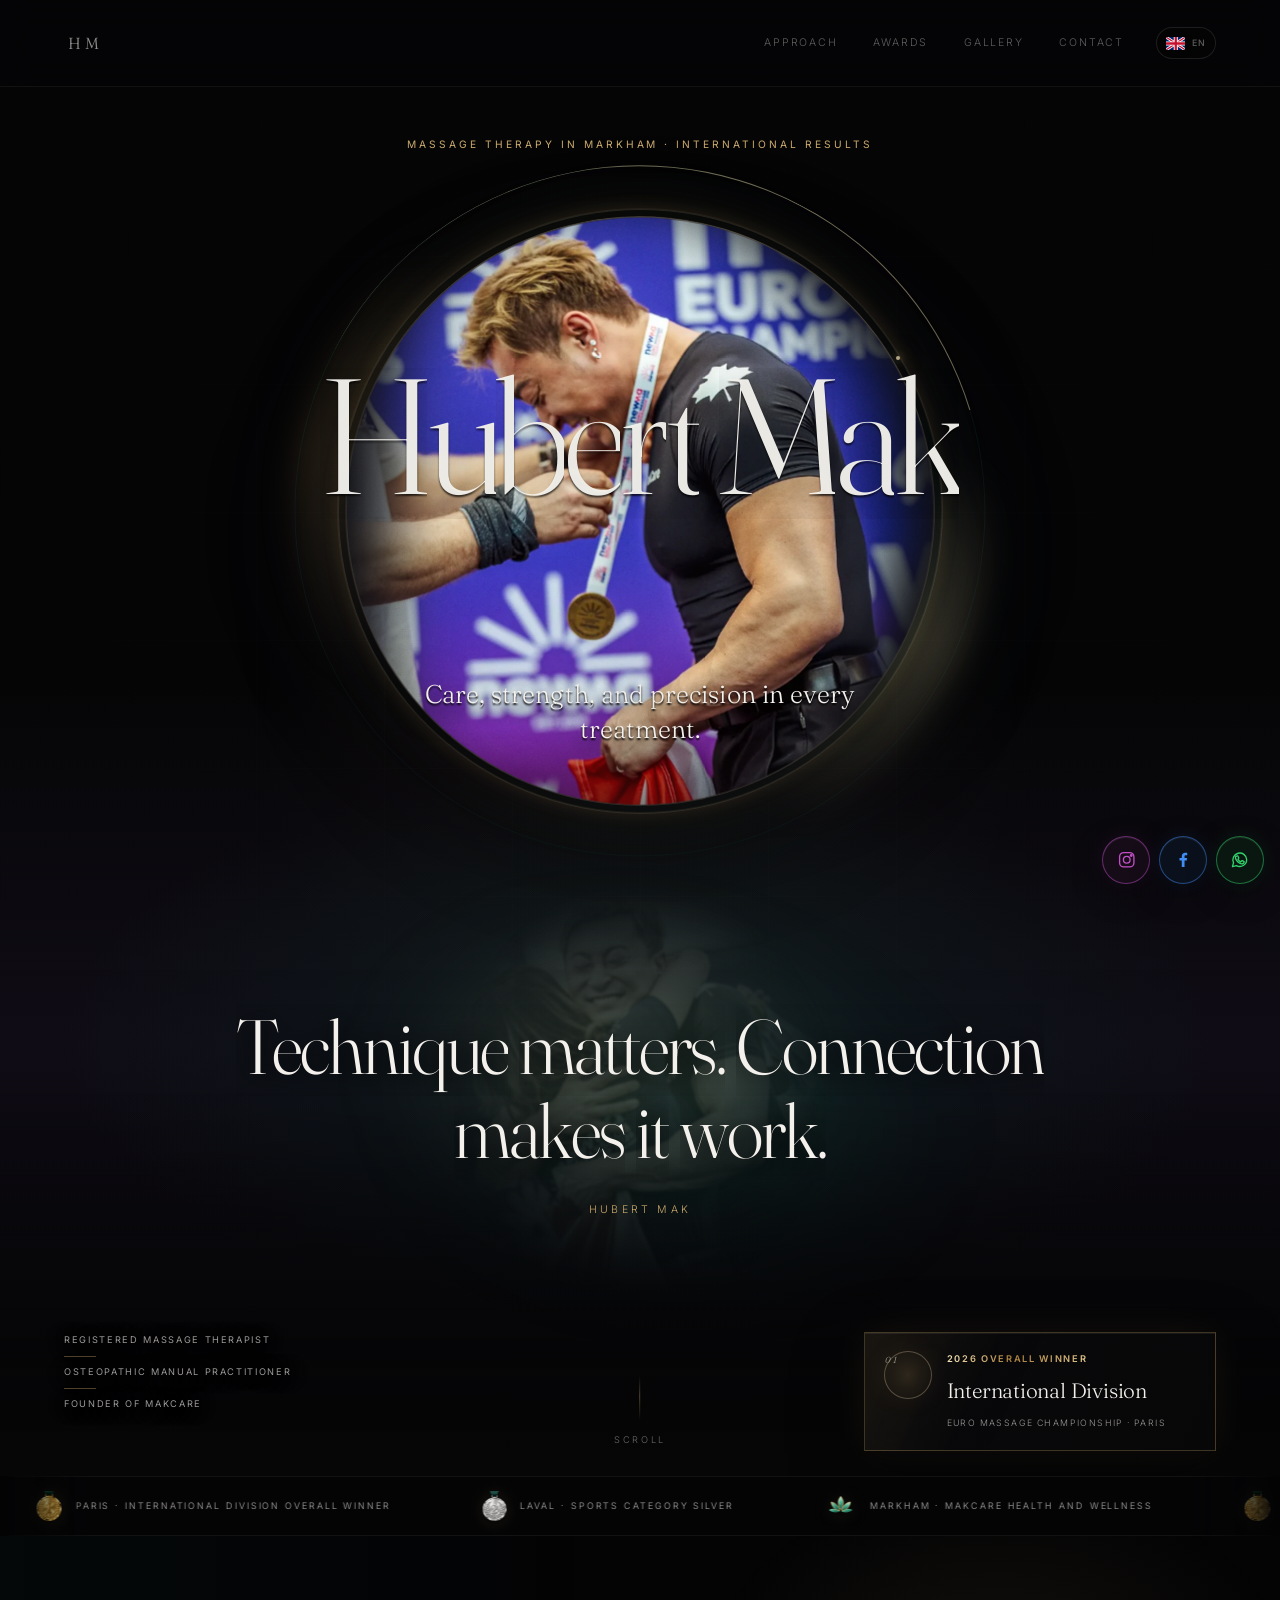
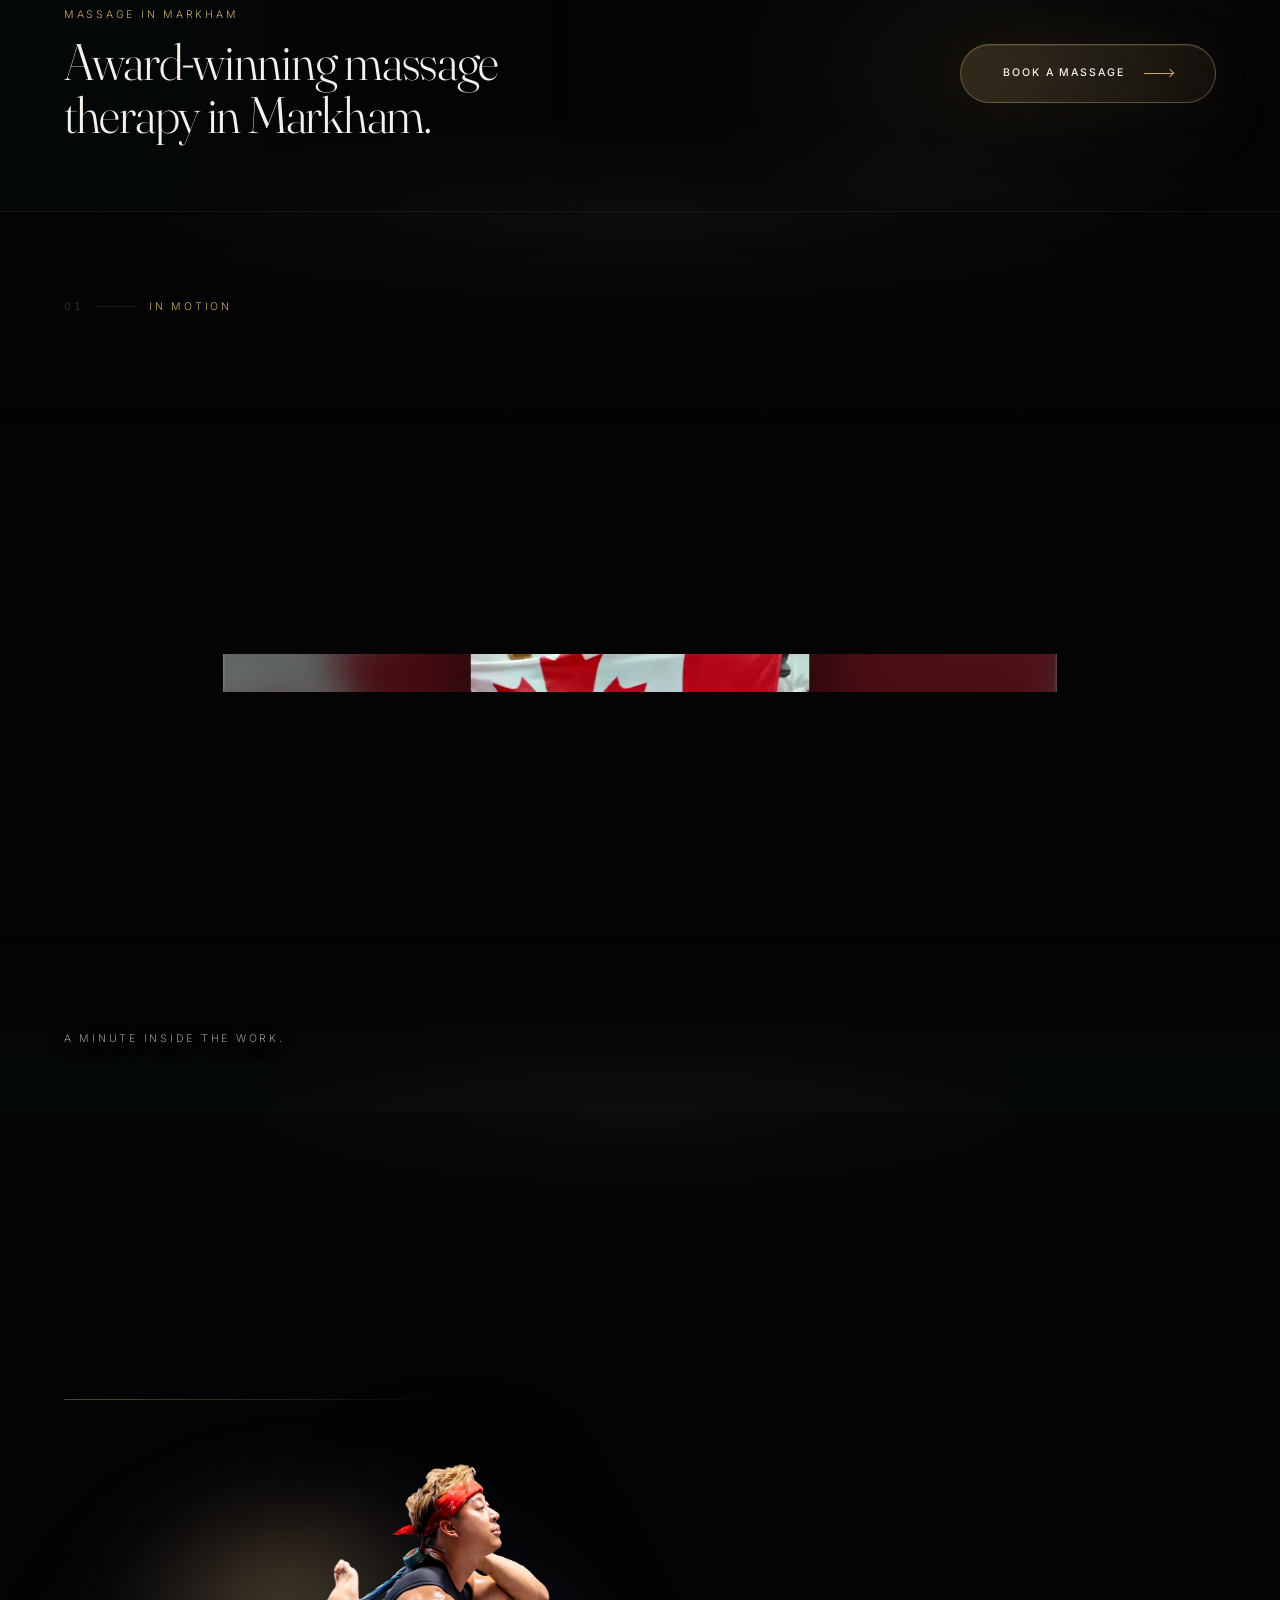
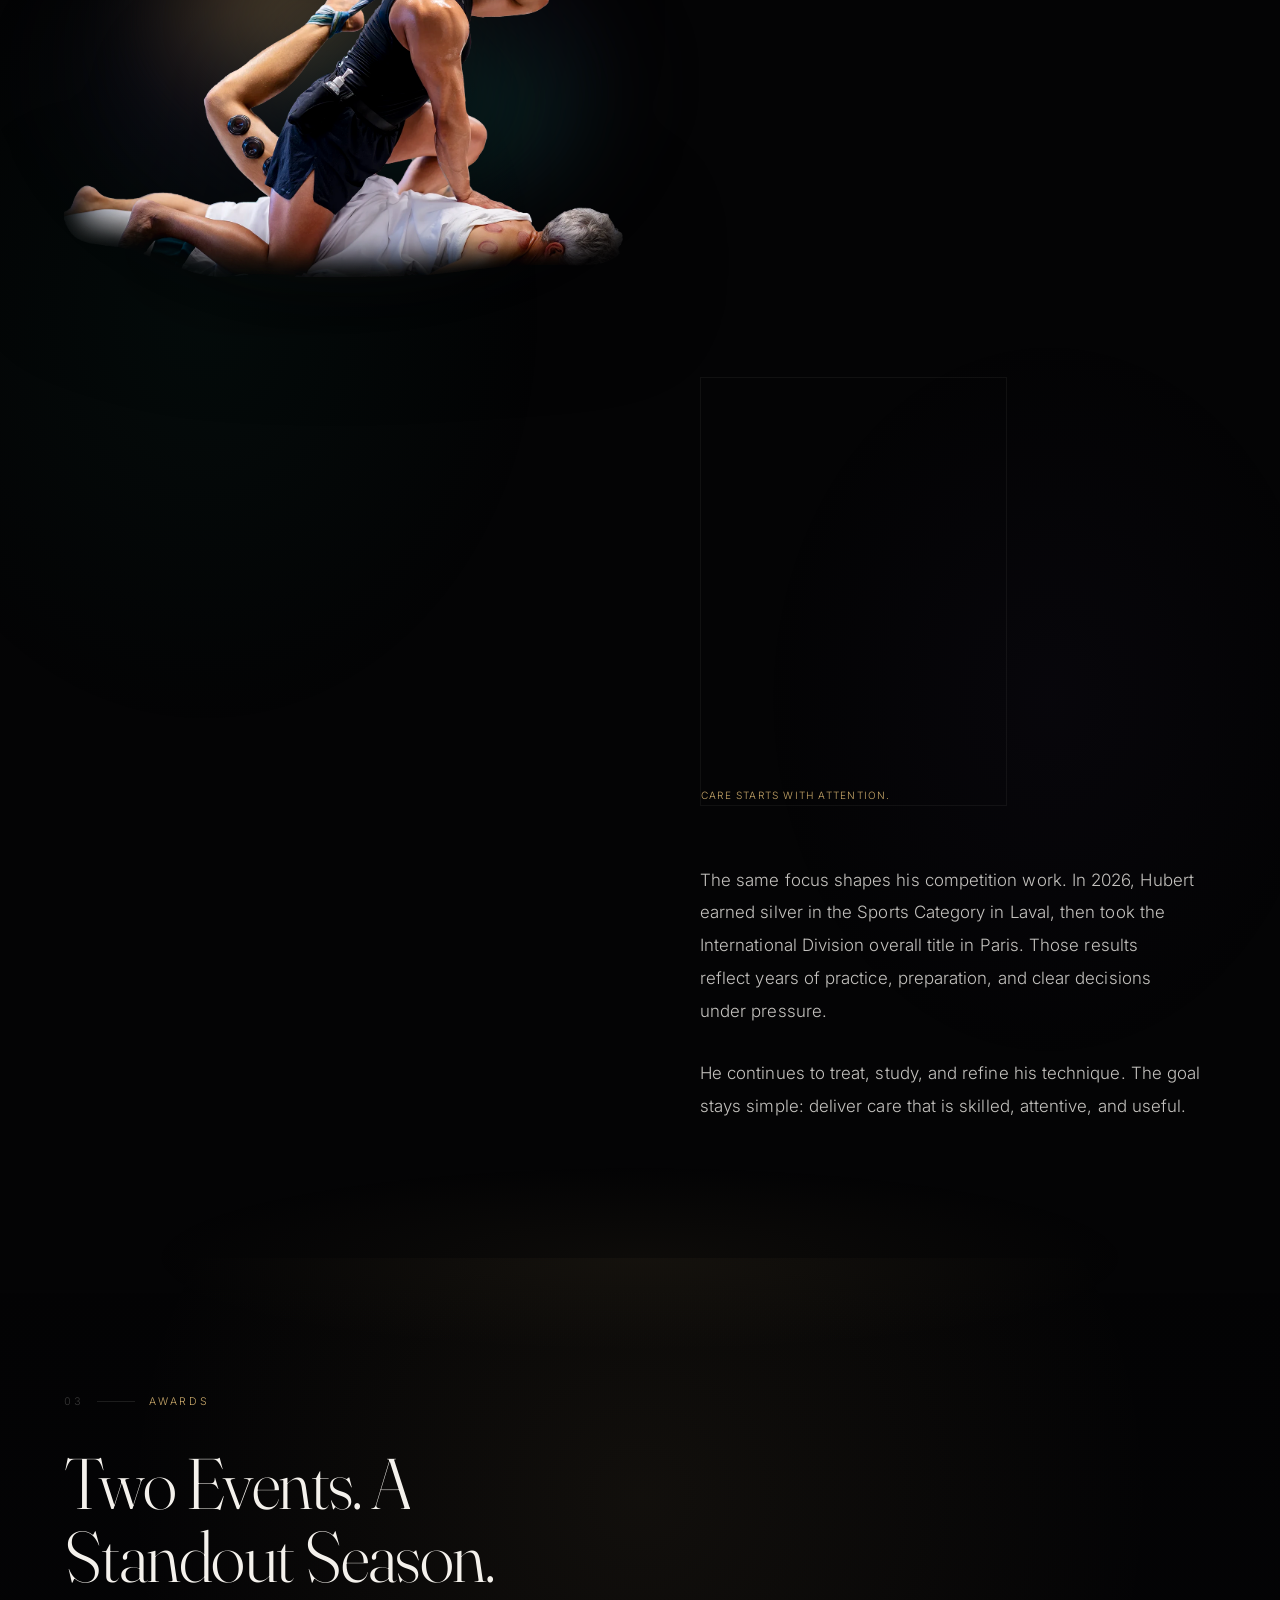
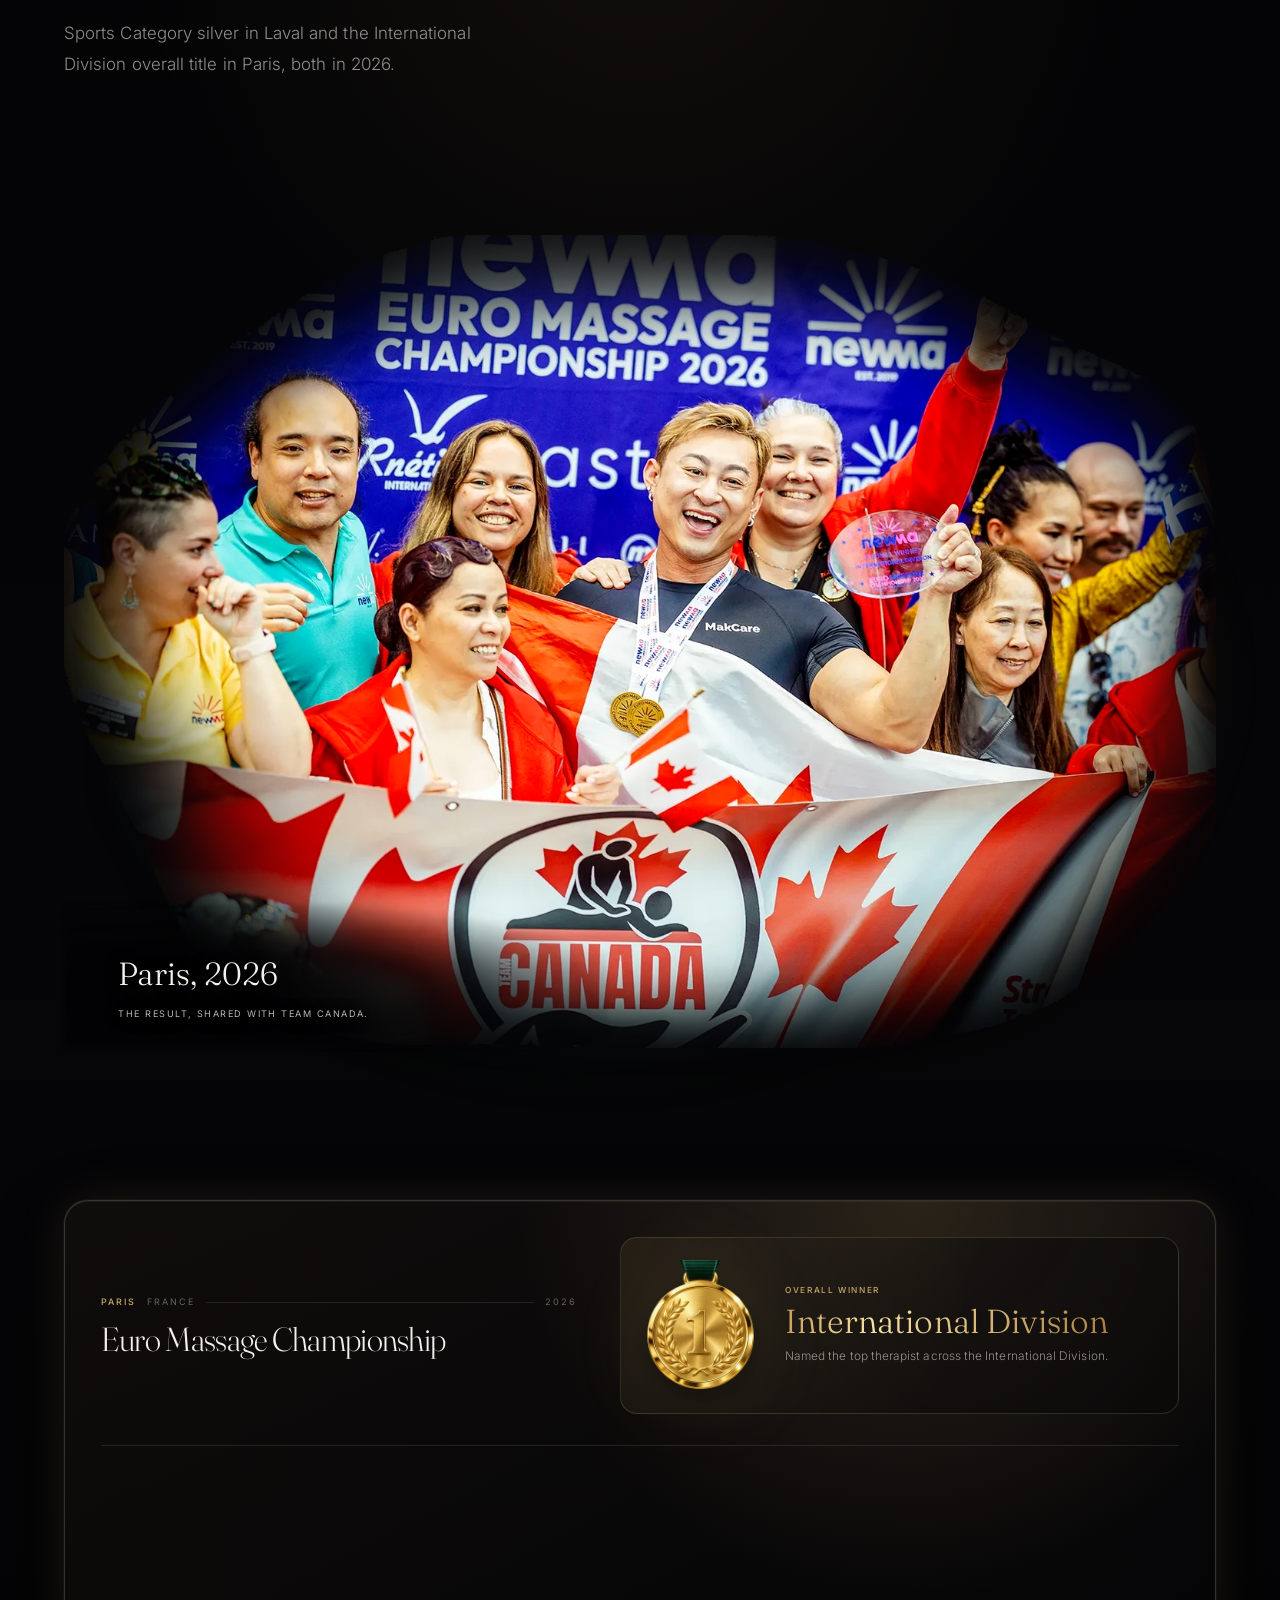
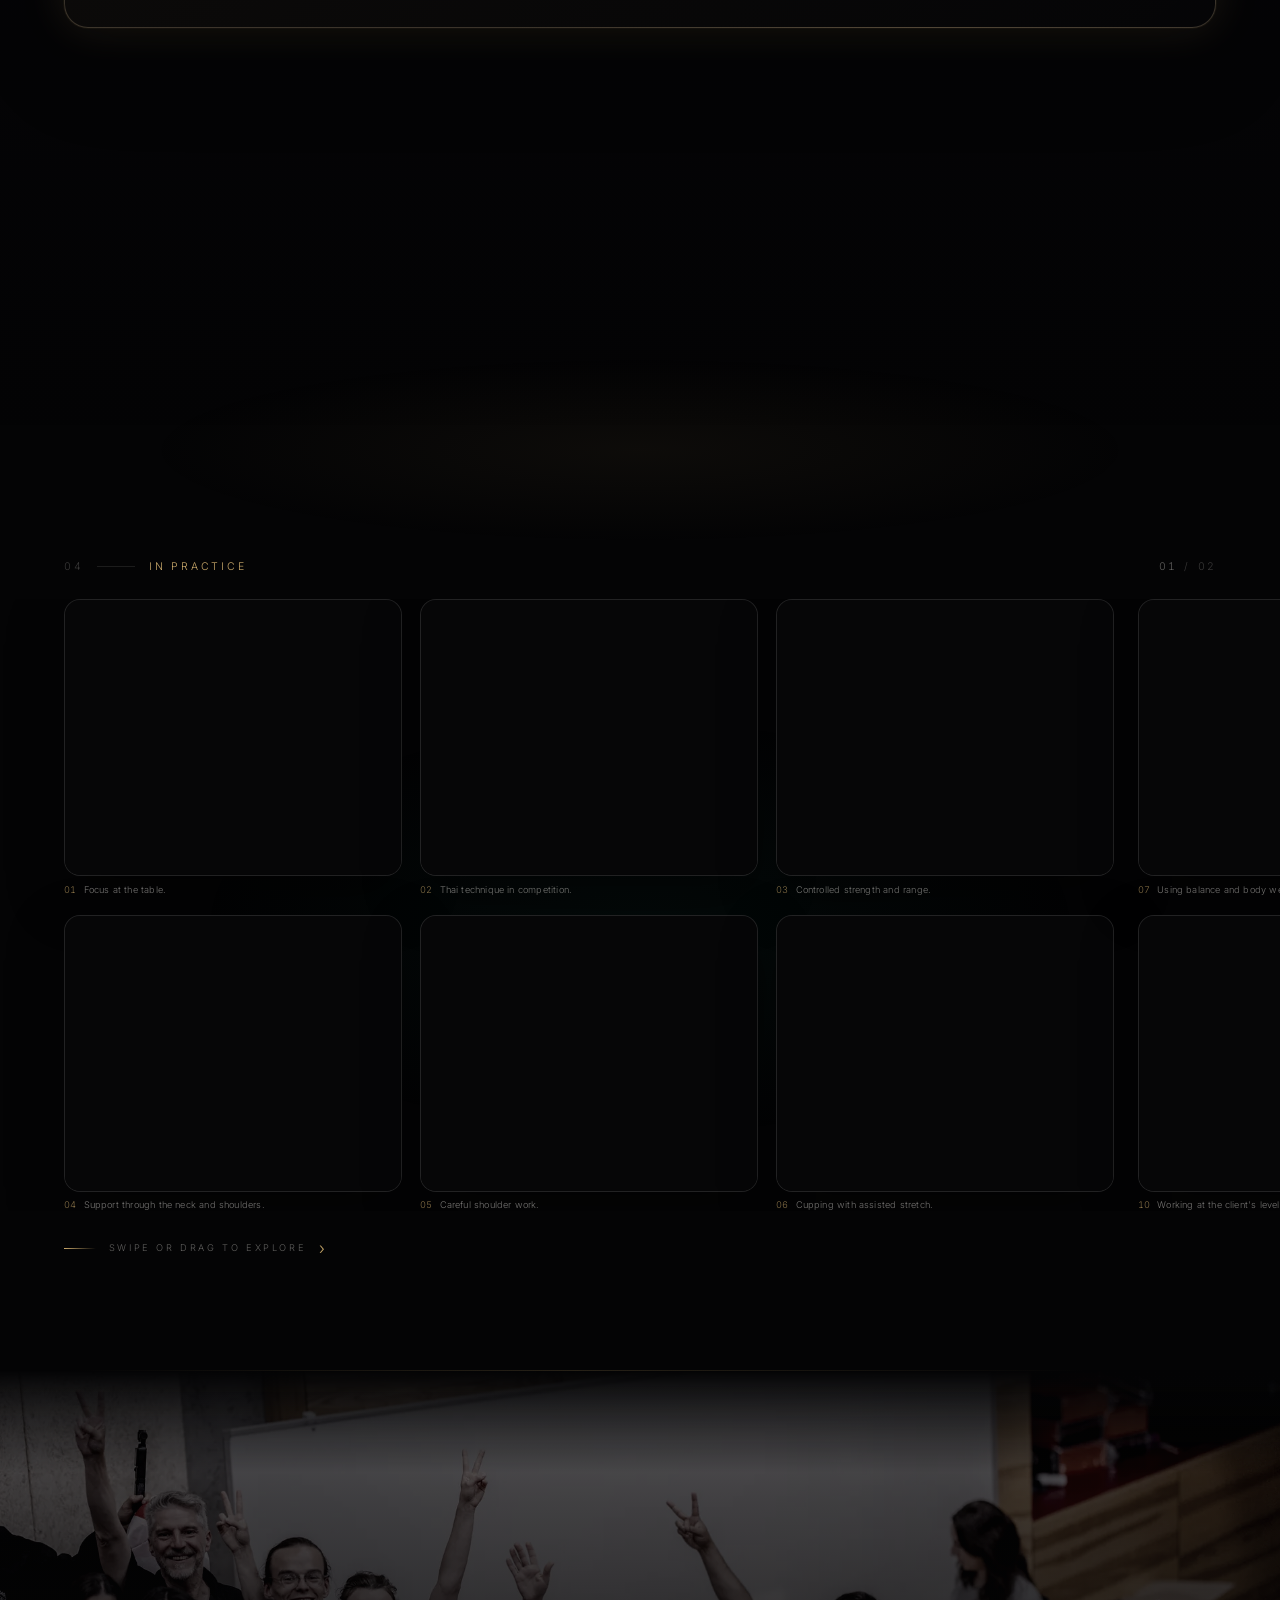
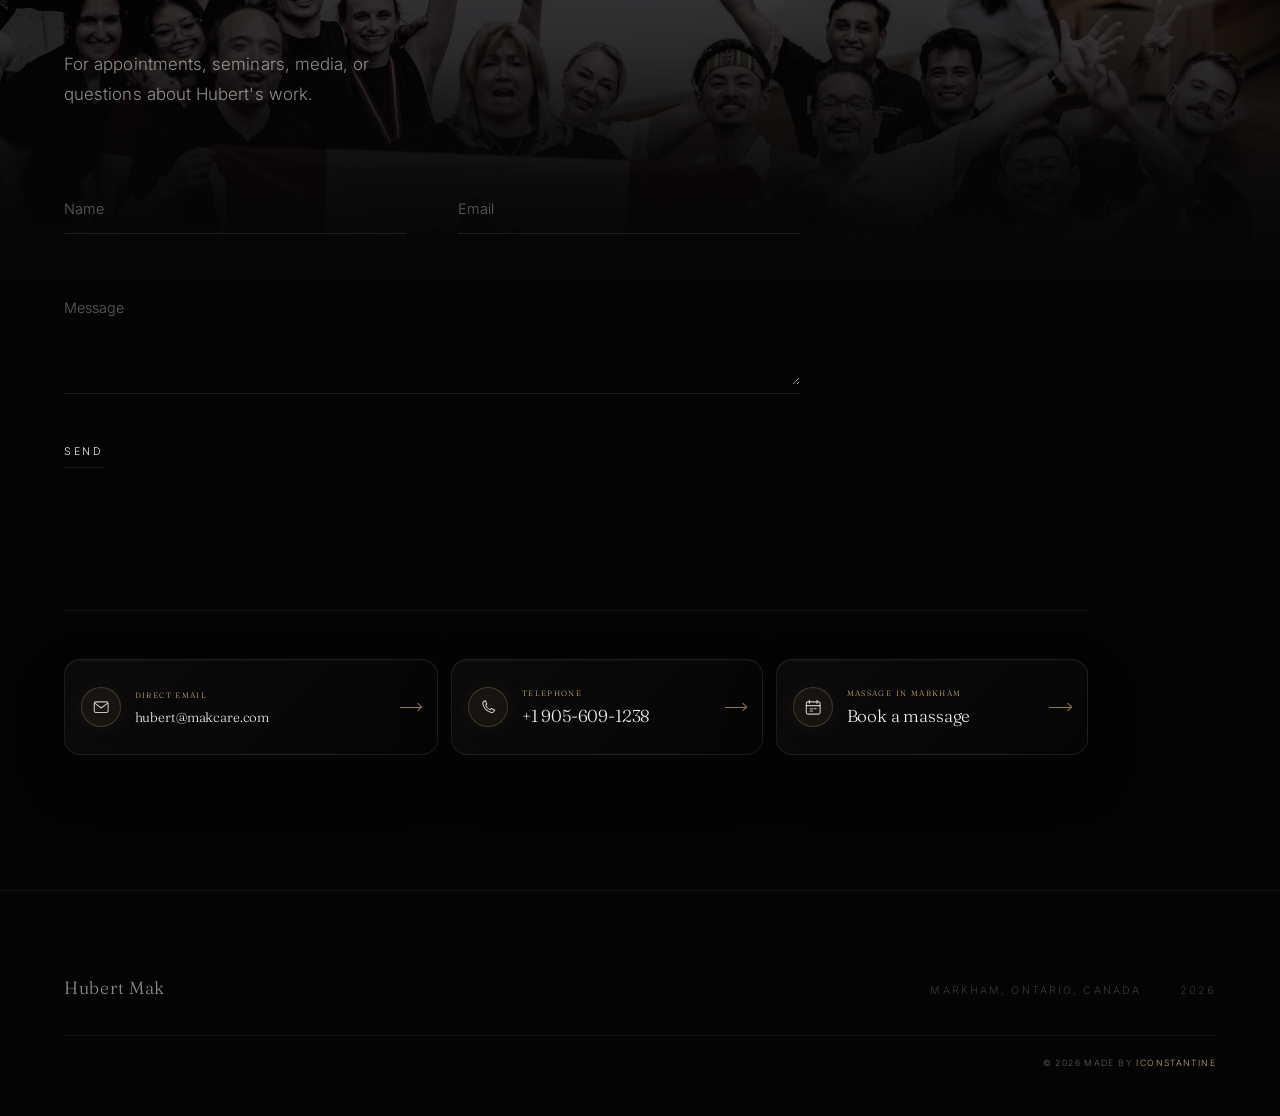
==== commit 120c5bf8: "Replace the clinic map with a 3D city, in the site's palette The map was a Google embed, desaturated" ====
--- a/site.html
+++ b/site.html
@@ -767,6 +767,7 @@
 
 <script src="js/i18n.js?v=20260812-seo" defer></script>
 <script src="js/curtain.js?v=20261020" defer></script>
+<script type="module" src="js/clinic-map.js?v=20261020"></script>
 <script src="js/script.js?v=20260812" defer></script>
 </body>
 </html>
--- a/css/experience.css
+++ b/css/experience.css
@@ -1862,6 +1862,94 @@
     color: rgba(244,241,236,0.72);
   }
   .contact-map__coordinates i { width: 3px; height: 3px; border-radius: 50%; background: var(--gold); box-shadow: 0 0 8px var(--gold); }
+
+  /* ---------- The 3D map (js/clinic-map.js) ----------
+     Fades up over the framed gradient once the first frame is drawn. The
+     drawn route, grid and colour wash belonged to the flat embed. */
+  /* maplibre-gl.css sets the container to position: relative, which would
+     collapse it to nothing, so this rule carries the extra class */
+  .contact-map__map > .contact-map__gl,
+  .contact-map__map > .contact-map__gl.maplibregl-map {
+    position: absolute;
+    inset: 0;
+    width: 100%;
+    height: 100%;
+    z-index: 1;
+    opacity: 0;
+    transition: opacity 1400ms ease;
+  }
+  .contact-map.is-3d-ready .contact-map__gl { opacity: 1; }
+  .contact-map.is-3d .contact-map__map > iframe,
+  .contact-map.is-3d .contact-map__tone,
+  .contact-map.is-3d .contact-map__grid,
+  .contact-map.is-3d .contact-map__route,
+  .contact-map.is-3d .contact-map__map > .contact-map__pin { display: none; }
+  .contact-map.is-3d .contact-map__coordinates { z-index: 3; }
+  /* Darkens the lower edge so the details card sits on night, not streets */
+  .contact-map.is-3d .contact-map__map::after {
+    content: "";
+    position: absolute;
+    inset: auto 0 0;
+    height: 46%;
+    z-index: 2;
+    pointer-events: none;
+    background: linear-gradient(180deg, transparent, rgba(7,9,8,0.62) 55%, rgba(7,9,8,0.9));
+  }
+
+  .contact-map__gl .maplibregl-canvas { outline: none; }
+  .contact-map__gl .maplibregl-ctrl-attrib {
+    margin: 0.55rem 0.55rem 0 0;
+    background: rgba(5,7,7,0.5) !important;
+    color: rgba(244,241,236,0.5);
+    font-size: 0.5rem;
+    backdrop-filter: blur(8px);
+    -webkit-backdrop-filter: blur(8px);
+  }
+  .contact-map__gl .maplibregl-ctrl-attrib a { color: rgba(244,241,236,0.62); }
+  .contact-map__gl .maplibregl-ctrl-attrib-button { filter: invert(0.82) sepia(0.4); opacity: 0.6; }
+  .contact-map__gl .maplibregl-cooperative-gesture-screen {
+    background: rgba(5,7,7,0.62);
+    color: var(--paper);
+    font-family: var(--sans);
+    font-size: 0.8rem;
+    letter-spacing: 0.04em;
+    backdrop-filter: blur(6px);
+    -webkit-backdrop-filter: blur(6px);
+  }
+
+  /* The pin, now anchored to the clinic on the map */
+  .clinic-marker {
+    display: grid;
+    justify-items: center;
+    gap: 0.35rem;
+    padding: 0;
+    border: 0;
+    background: none;
+    cursor: pointer;
+    -webkit-tap-highlight-color: transparent;
+  }
+  .clinic-marker .contact-map__pin {
+    position: relative;
+    top: auto;
+    left: auto;
+    transform: none;
+  }
+  .clinic-marker:active .contact-map__pin { transform: scale(0.94); }
+  .clinic-marker__label {
+    order: -1;
+    padding: 0.32rem 0.6rem;
+    border: 1px solid rgba(226,202,160,0.32);
+    border-radius: 999px;
+    background: rgba(5,7,7,0.62);
+    backdrop-filter: blur(10px);
+    -webkit-backdrop-filter: blur(10px);
+    font-size: 0.5rem;
+    font-weight: 500;
+    letter-spacing: 0.2em;
+    text-transform: uppercase;
+    color: #f1d89c;
+    box-shadow: 0 6px 18px rgba(0,0,0,0.45), 0 0 18px rgba(201,168,106,0.16);
+  }
 
   .contact-map__details {
     position: relative;
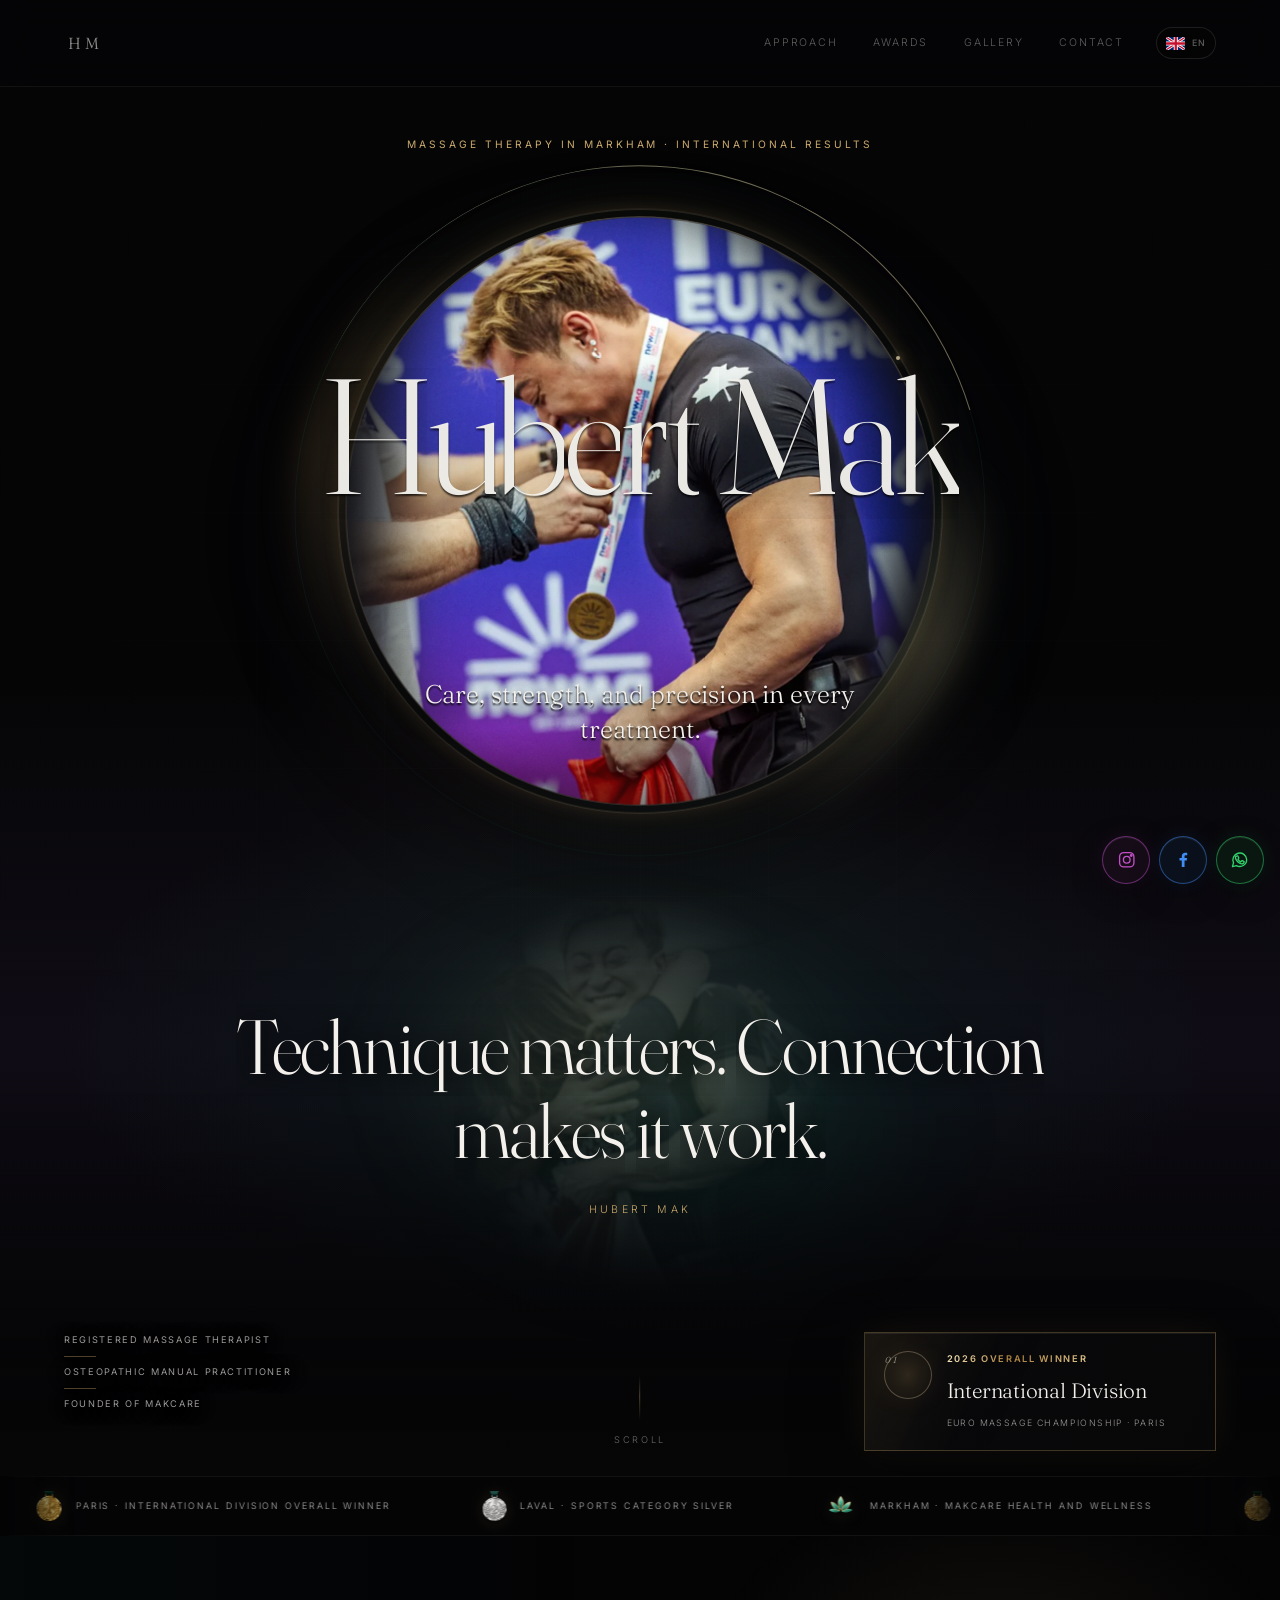
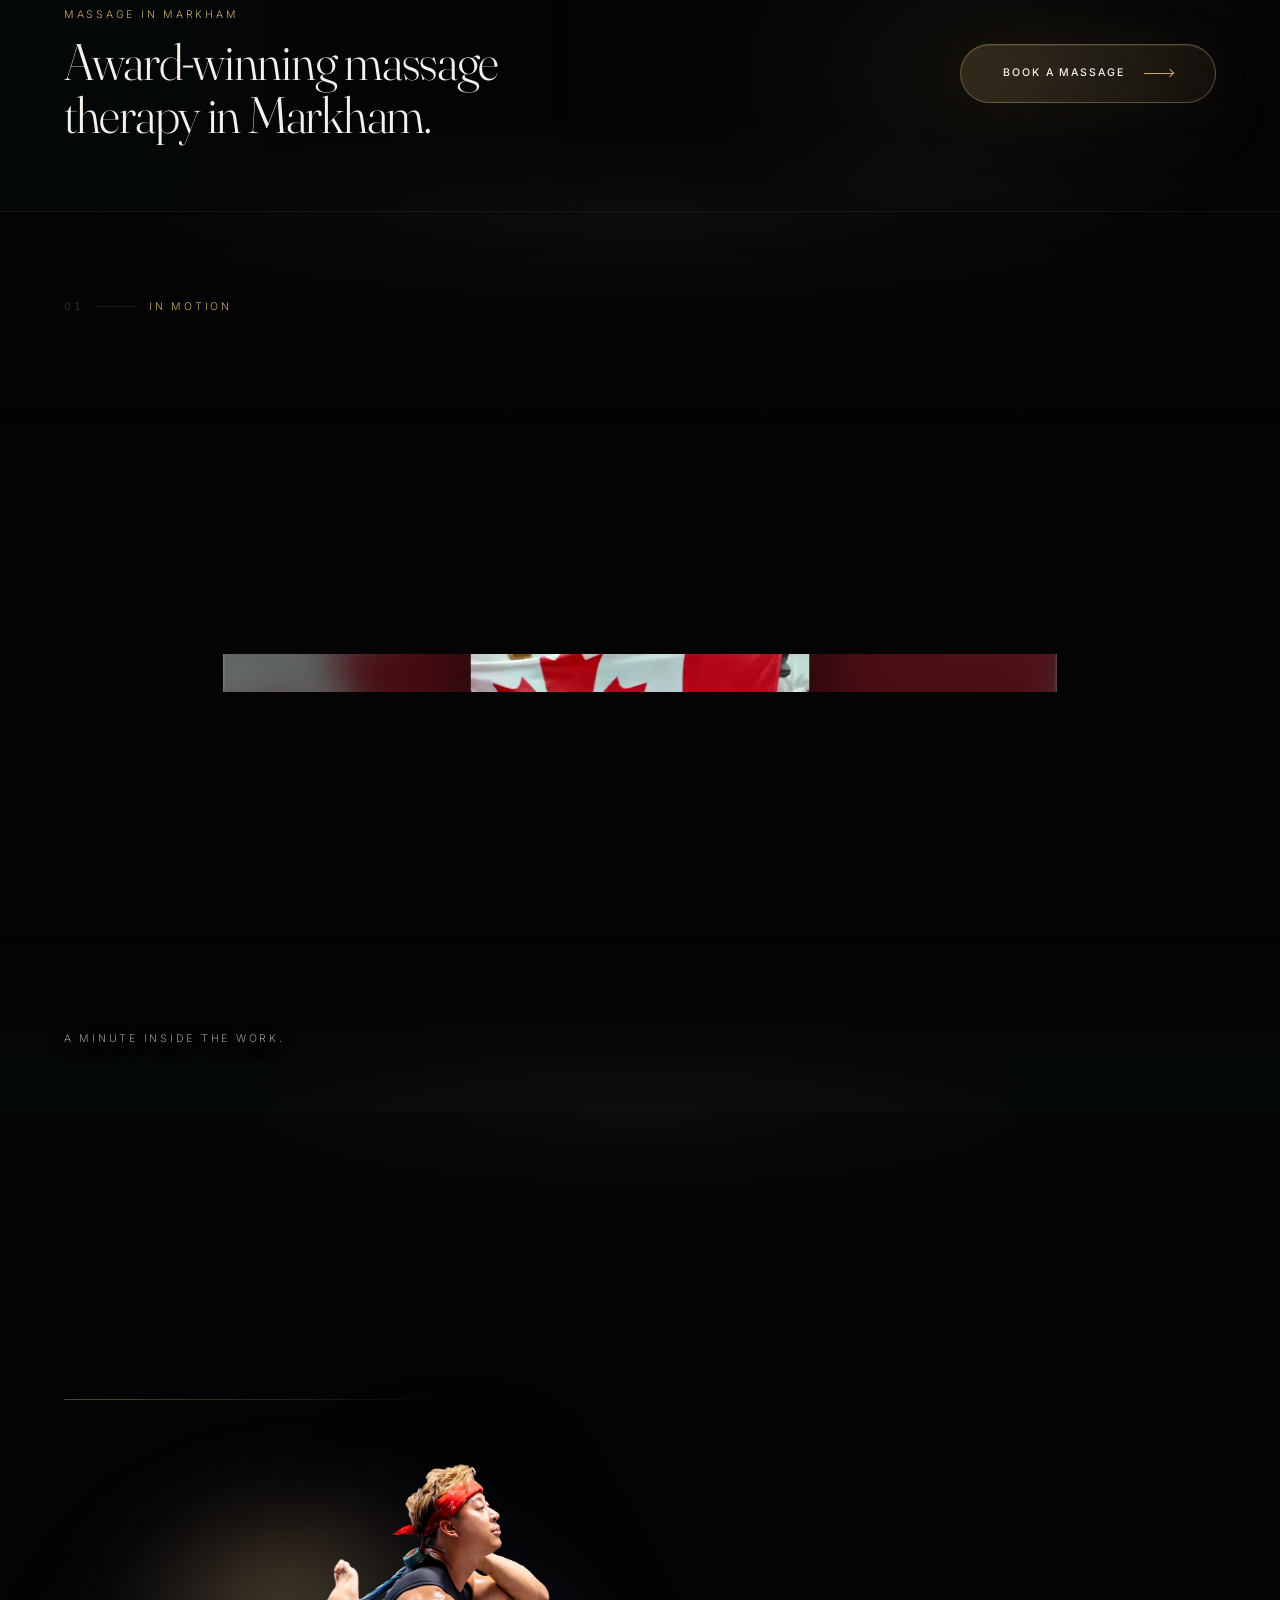
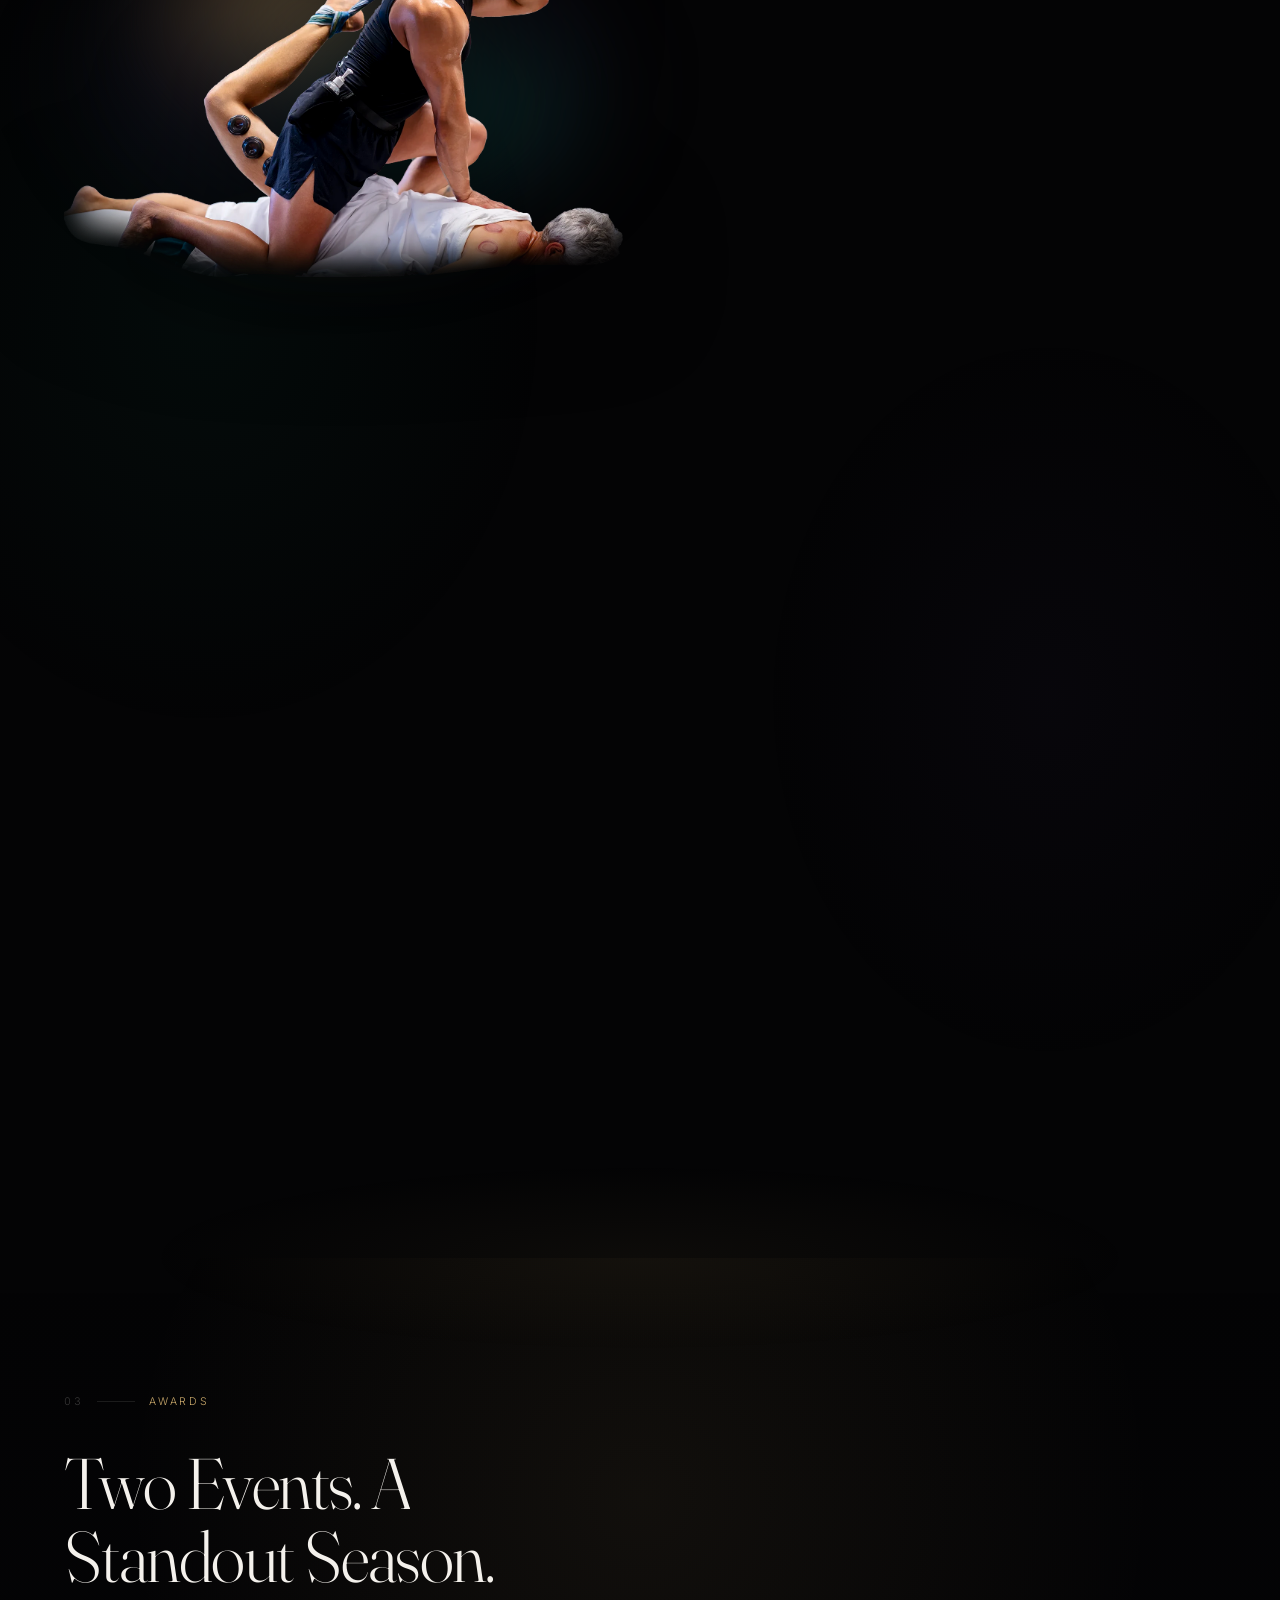
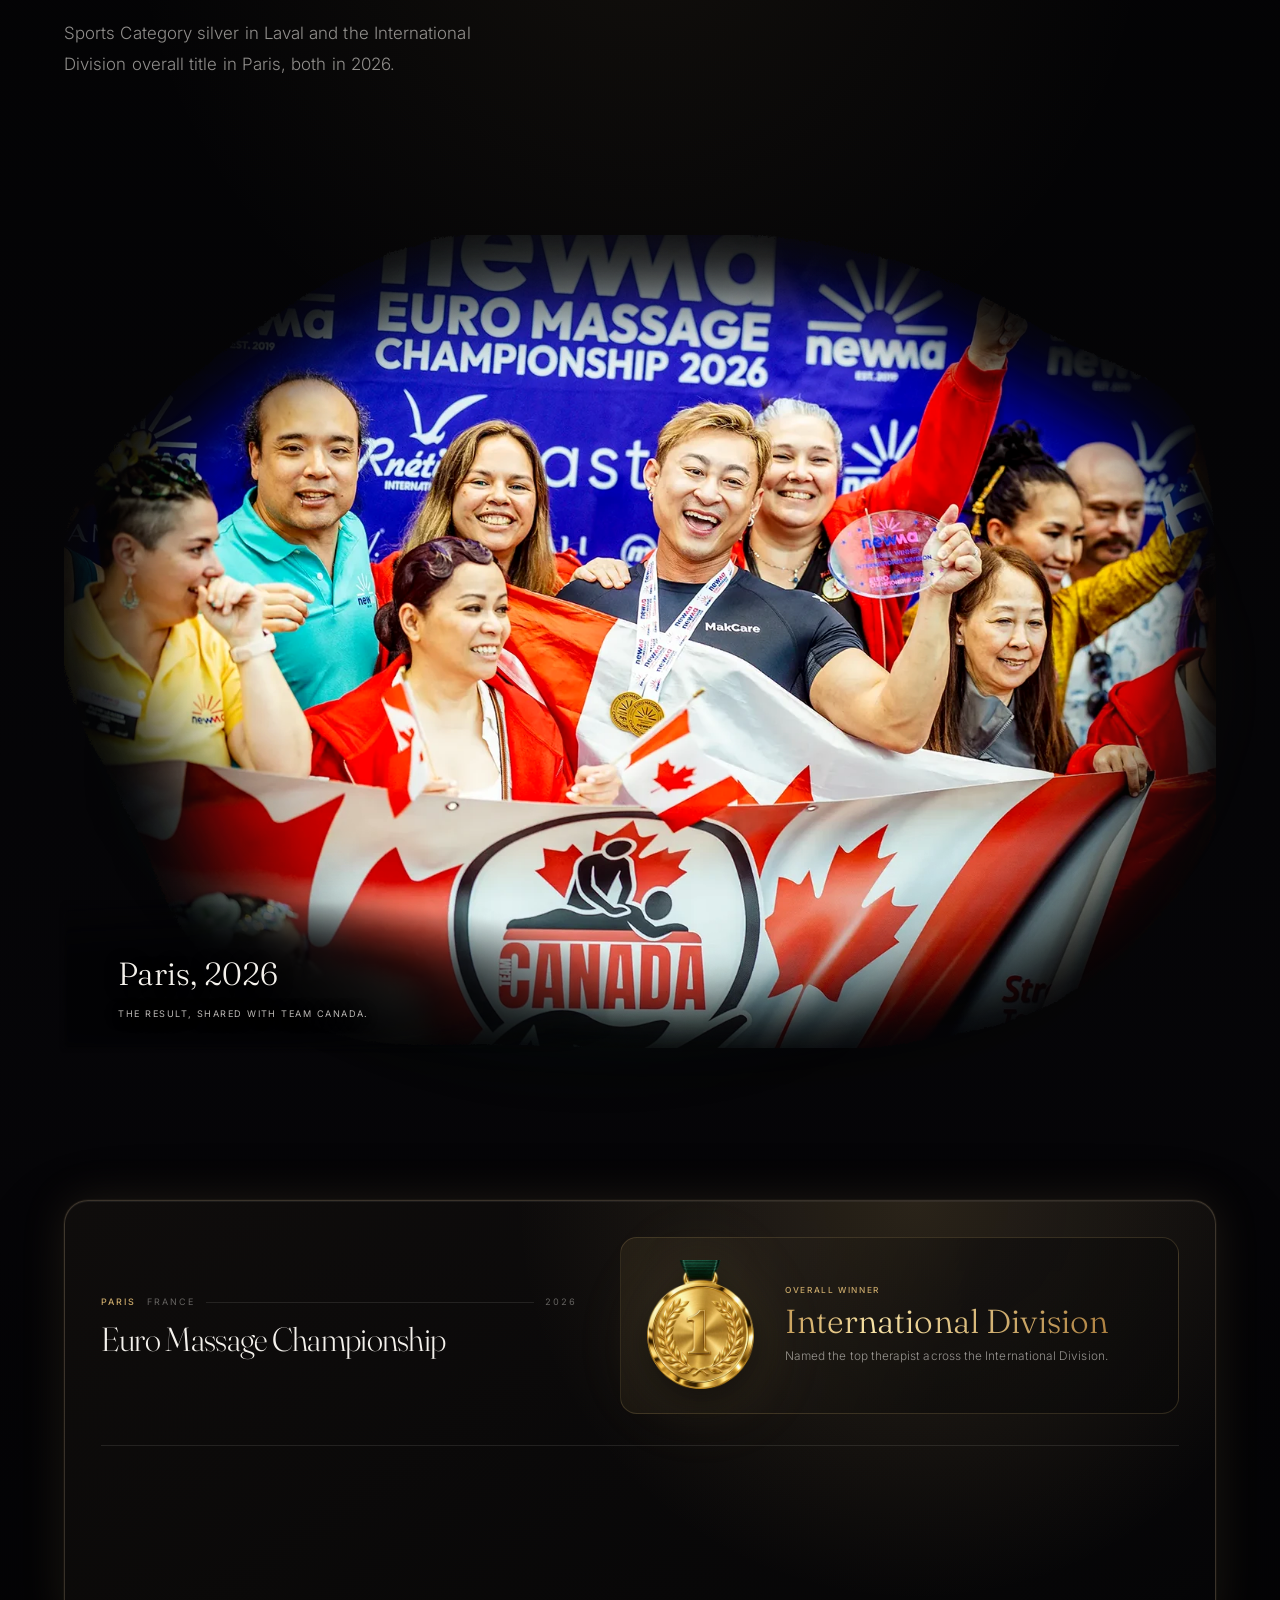
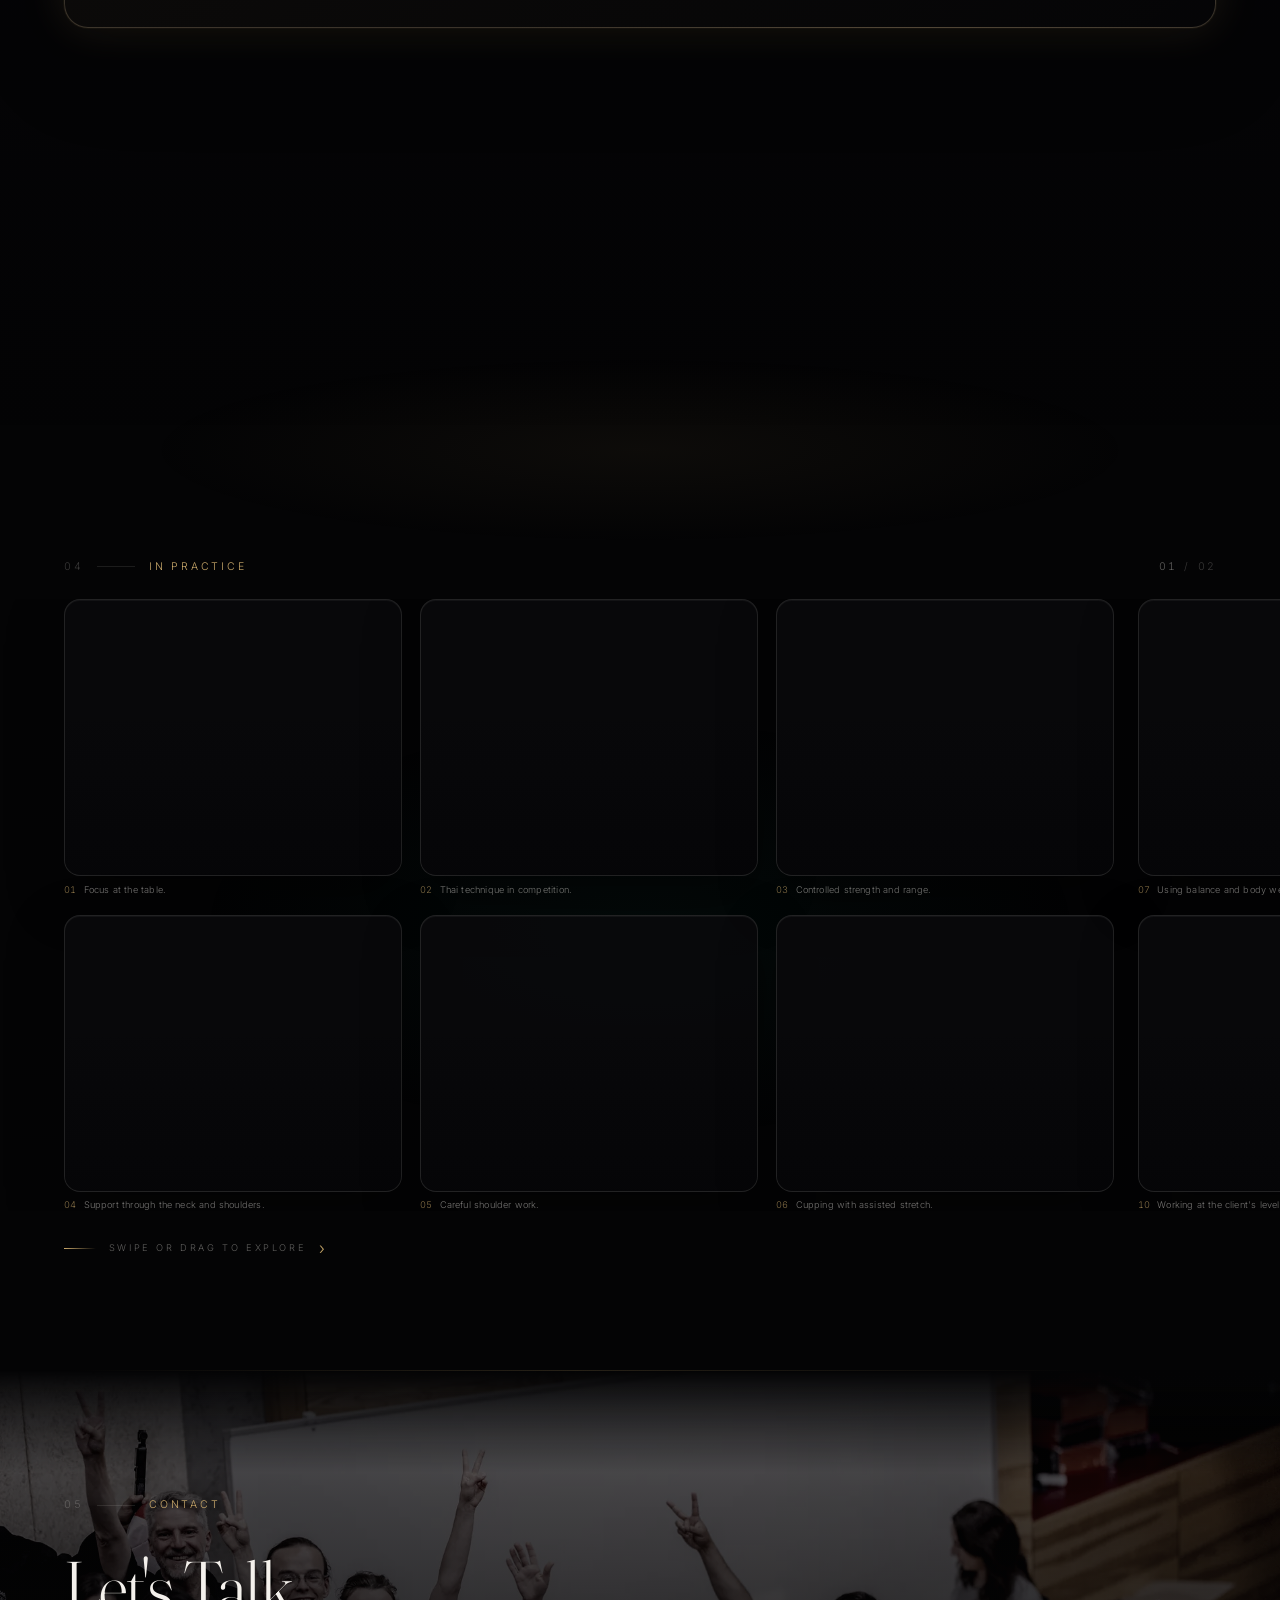
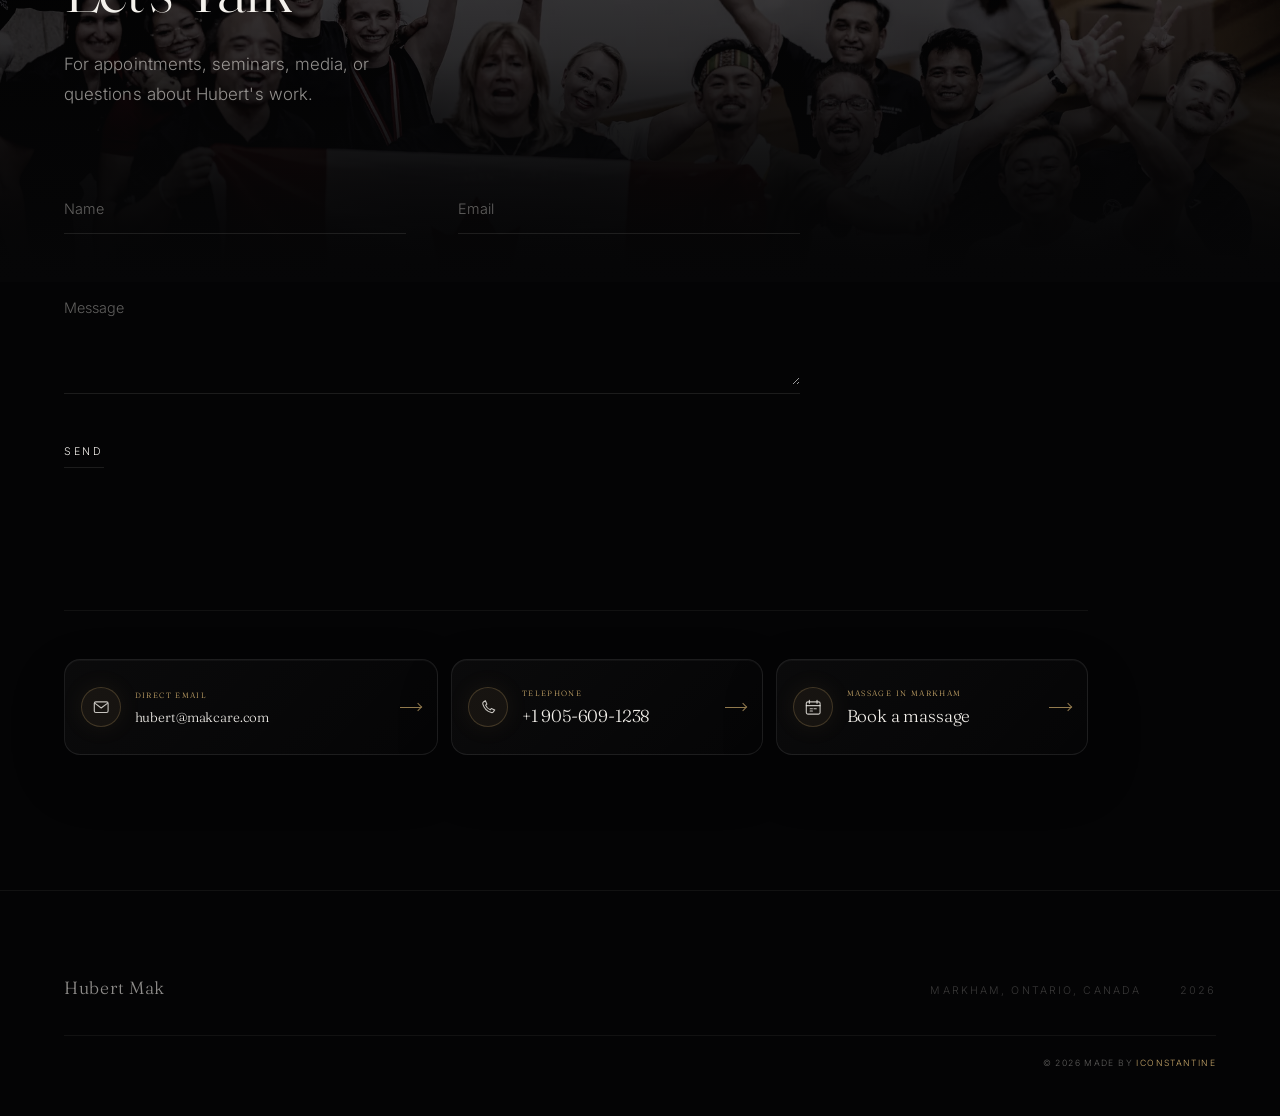
==== commit 837319c2: "Draw the curtains open from the hem first Both curtains opened the rod first, with the cloth below t" ====
--- a/site.html
+++ b/site.html
@@ -766,7 +766,7 @@
 </div>
 
 <script src="js/i18n.js?v=20260812-seo" defer></script>
-<script src="js/curtain.js?v=20261020" defer></script>
+<script src="js/curtain.js?v=20261020b" defer></script>
 <script type="module" src="js/clinic-map.js?v=20261020"></script>
 <script src="js/script.js?v=20260812" defer></script>
 </body>
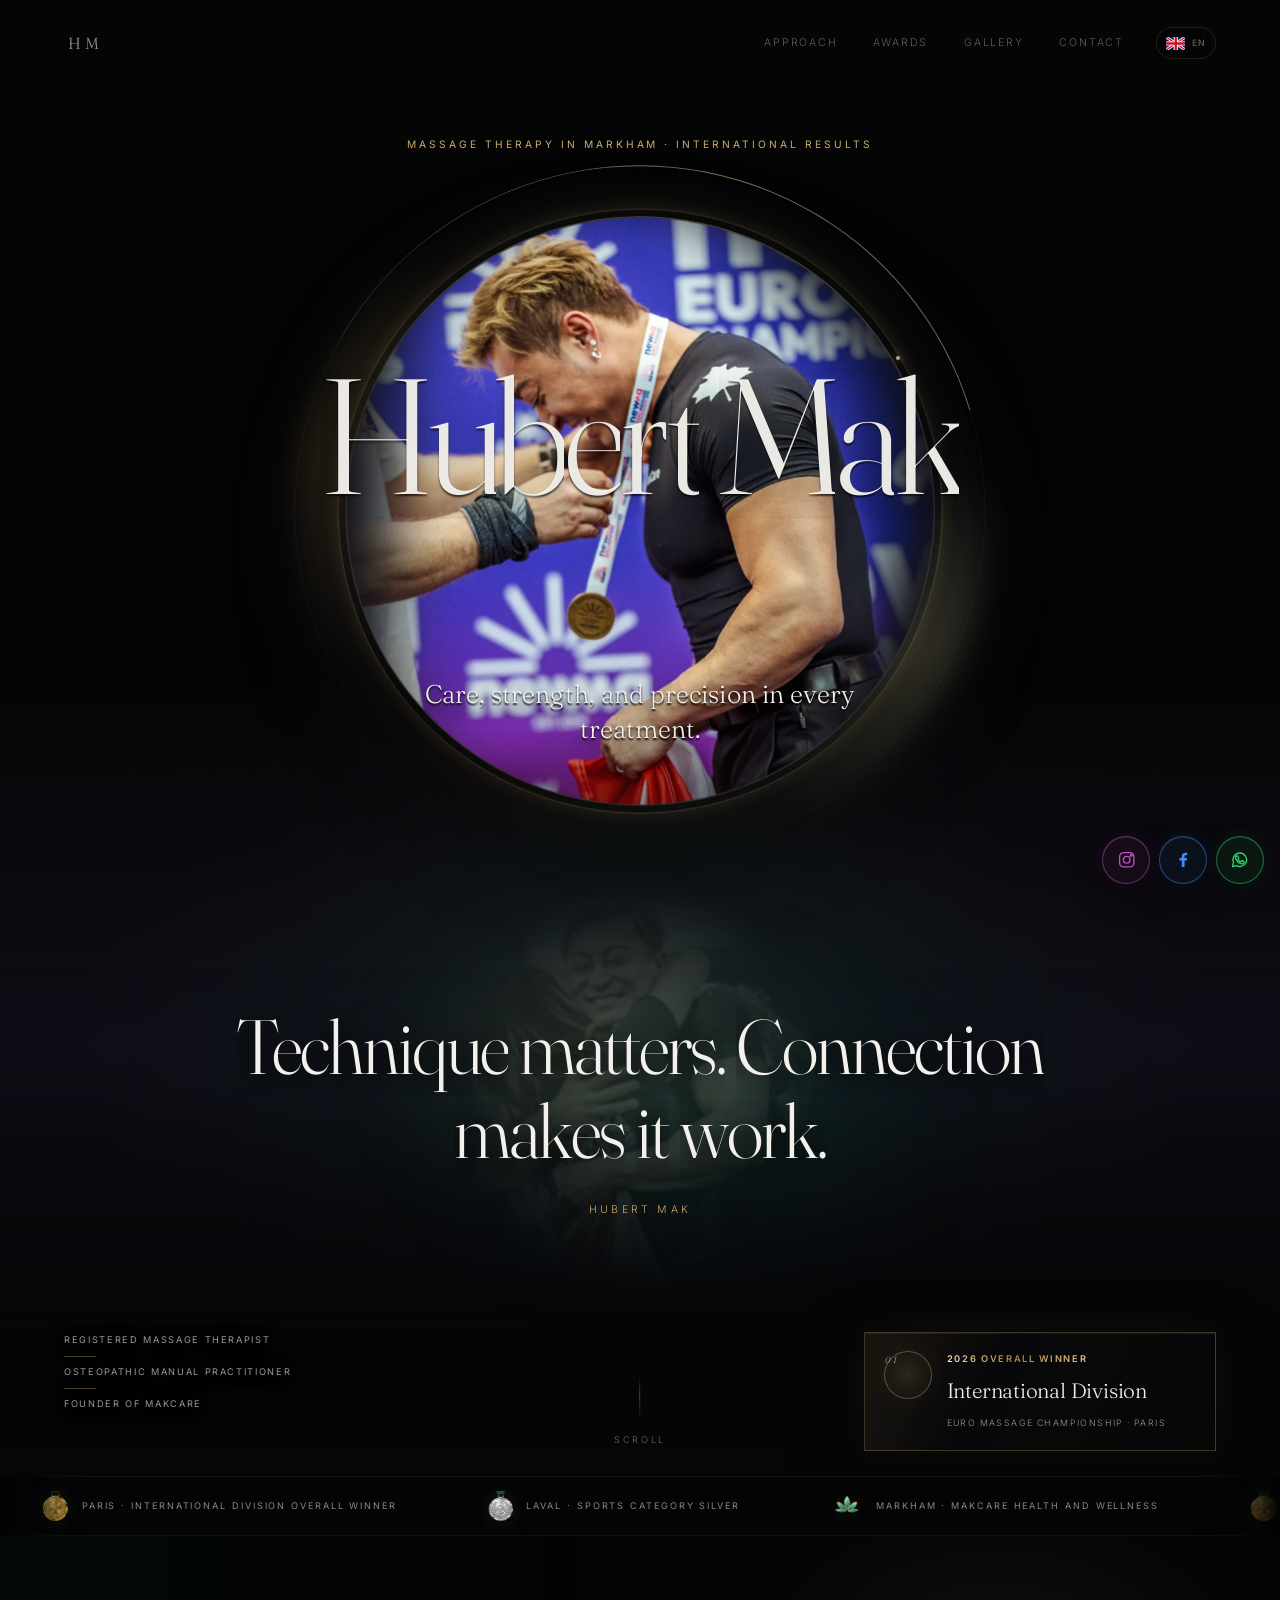
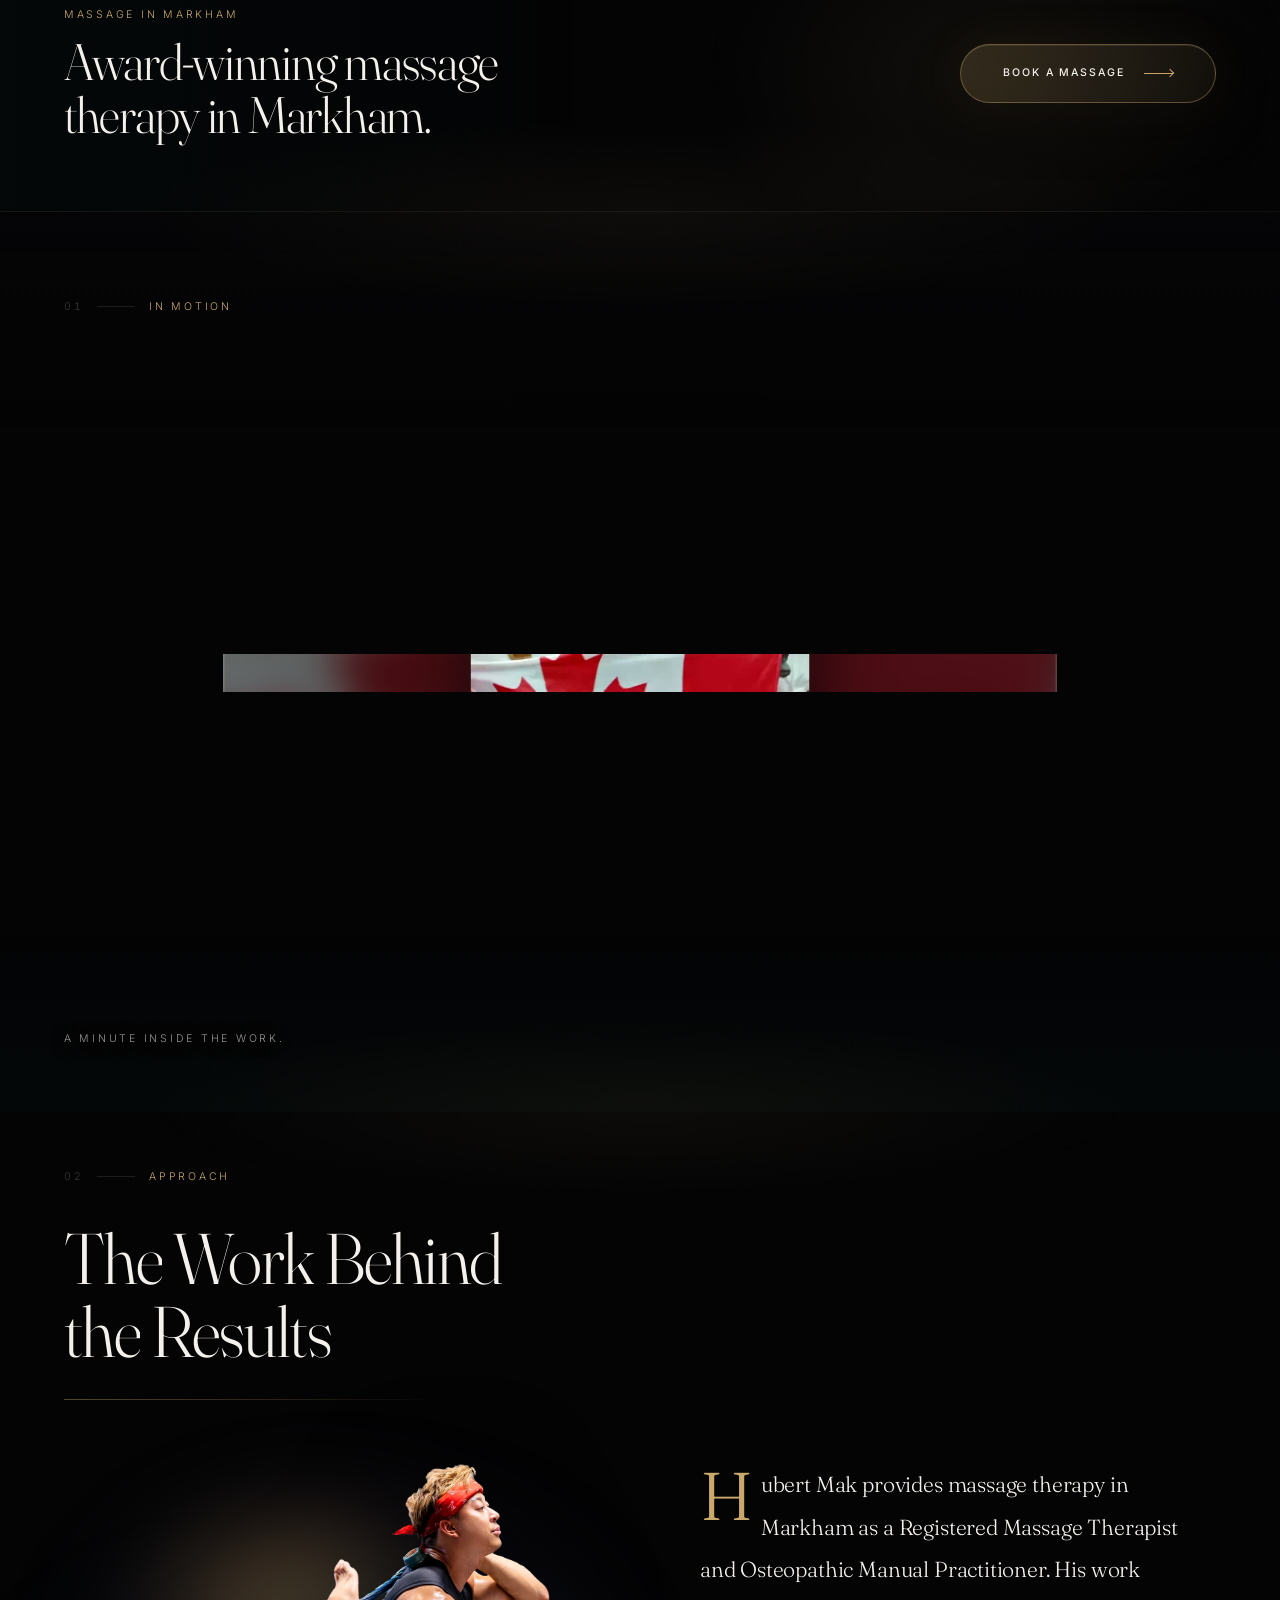
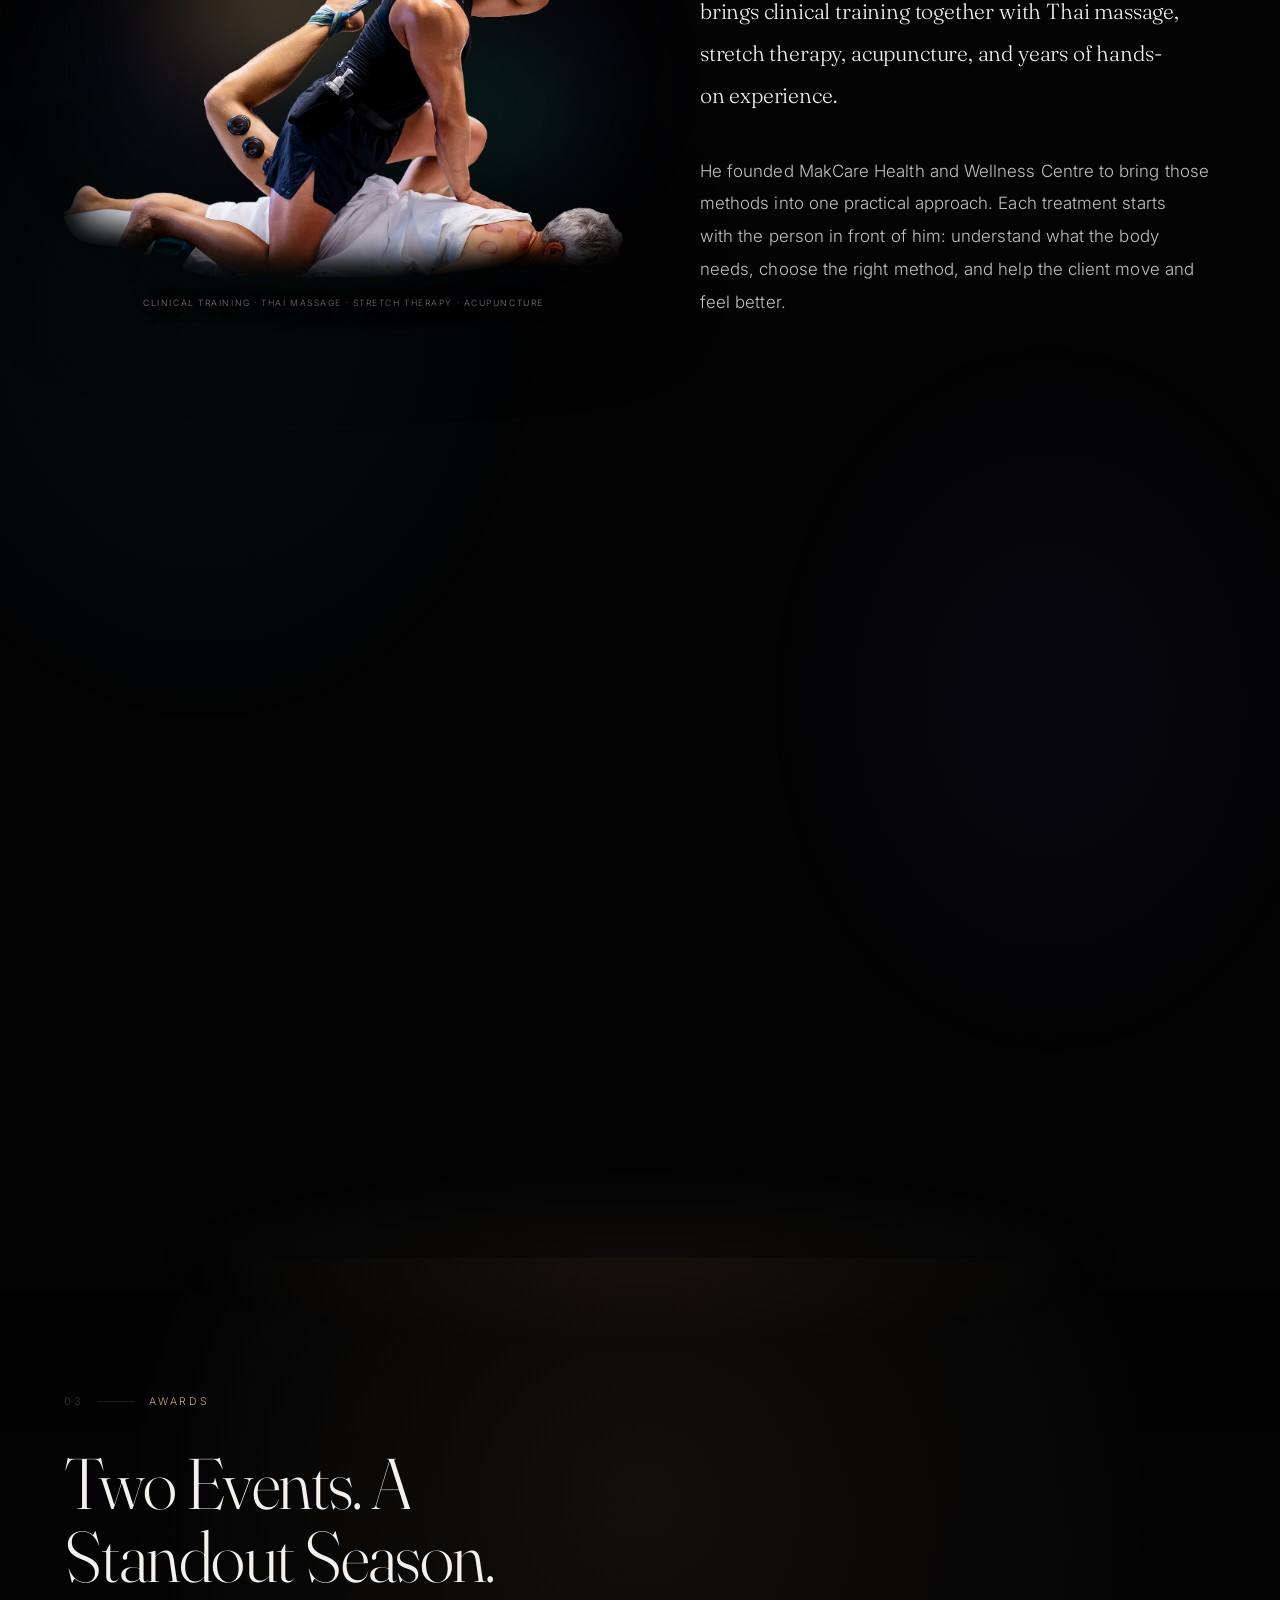
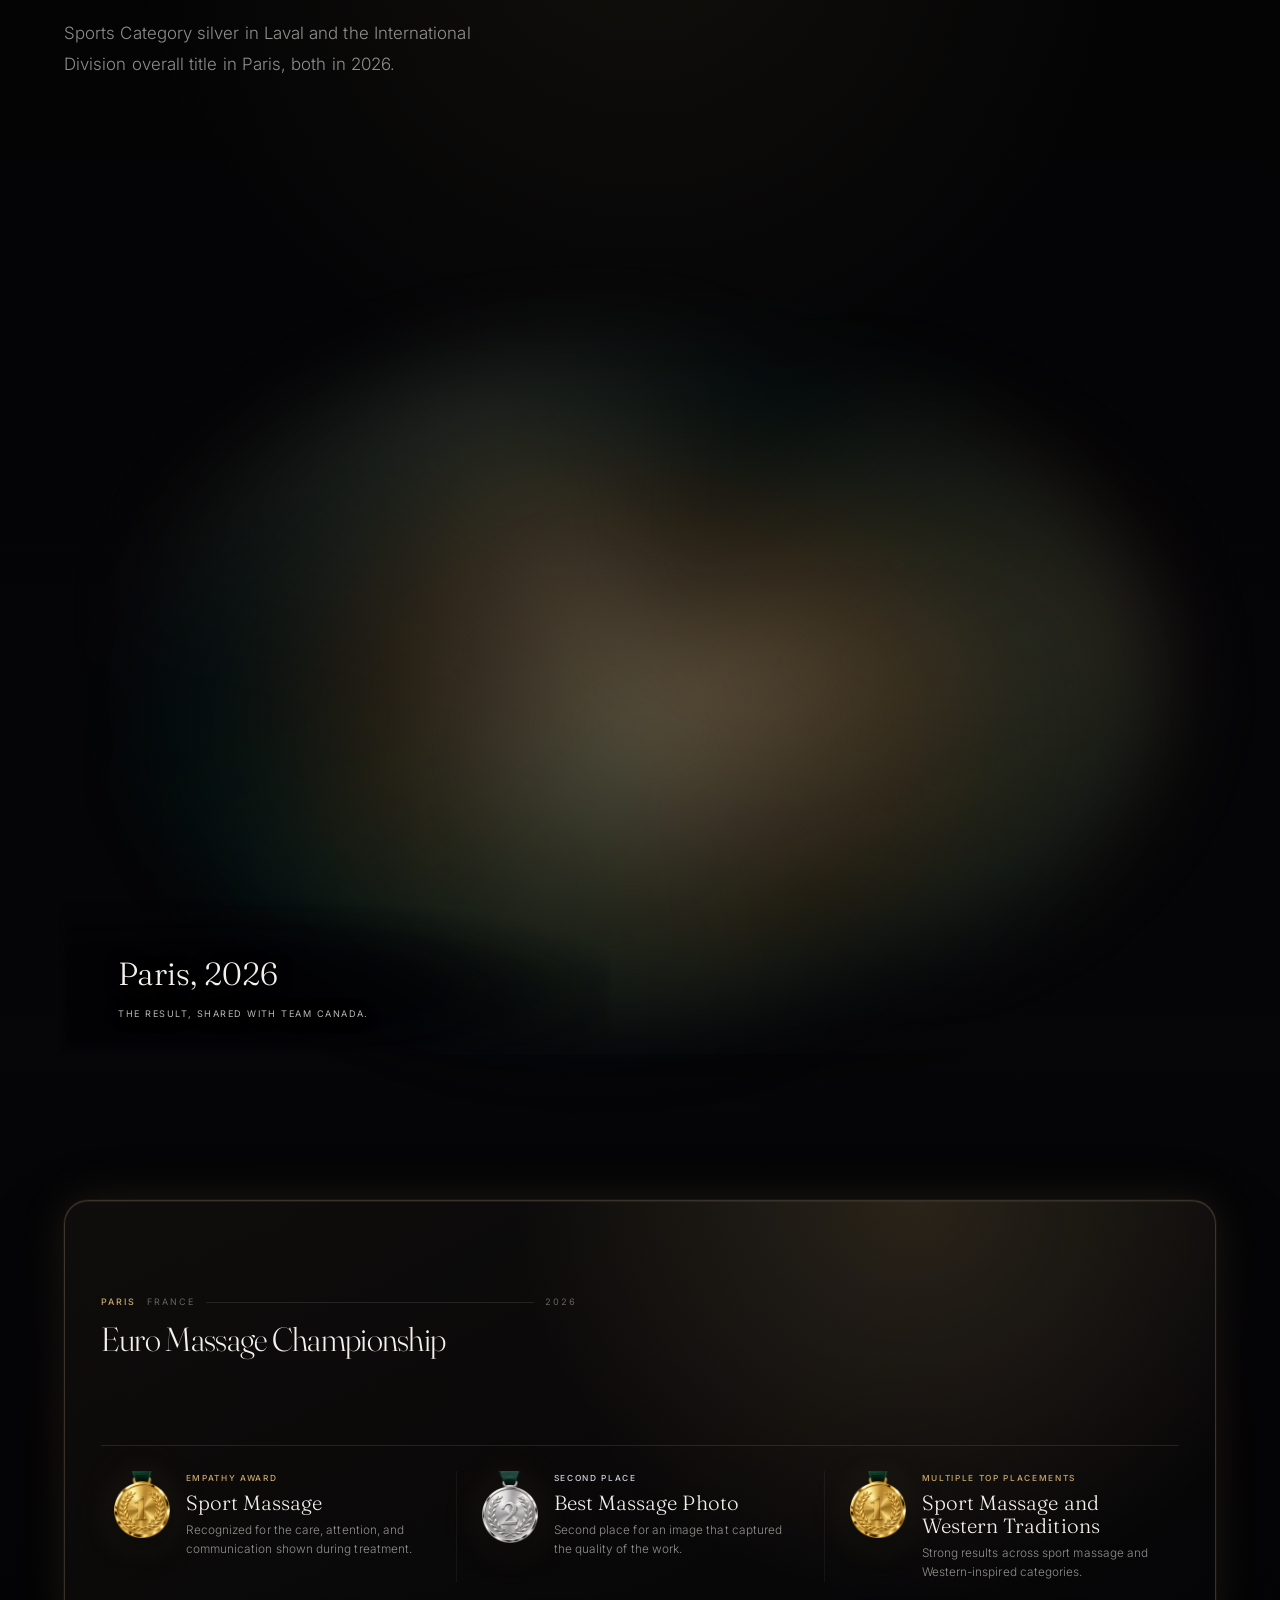
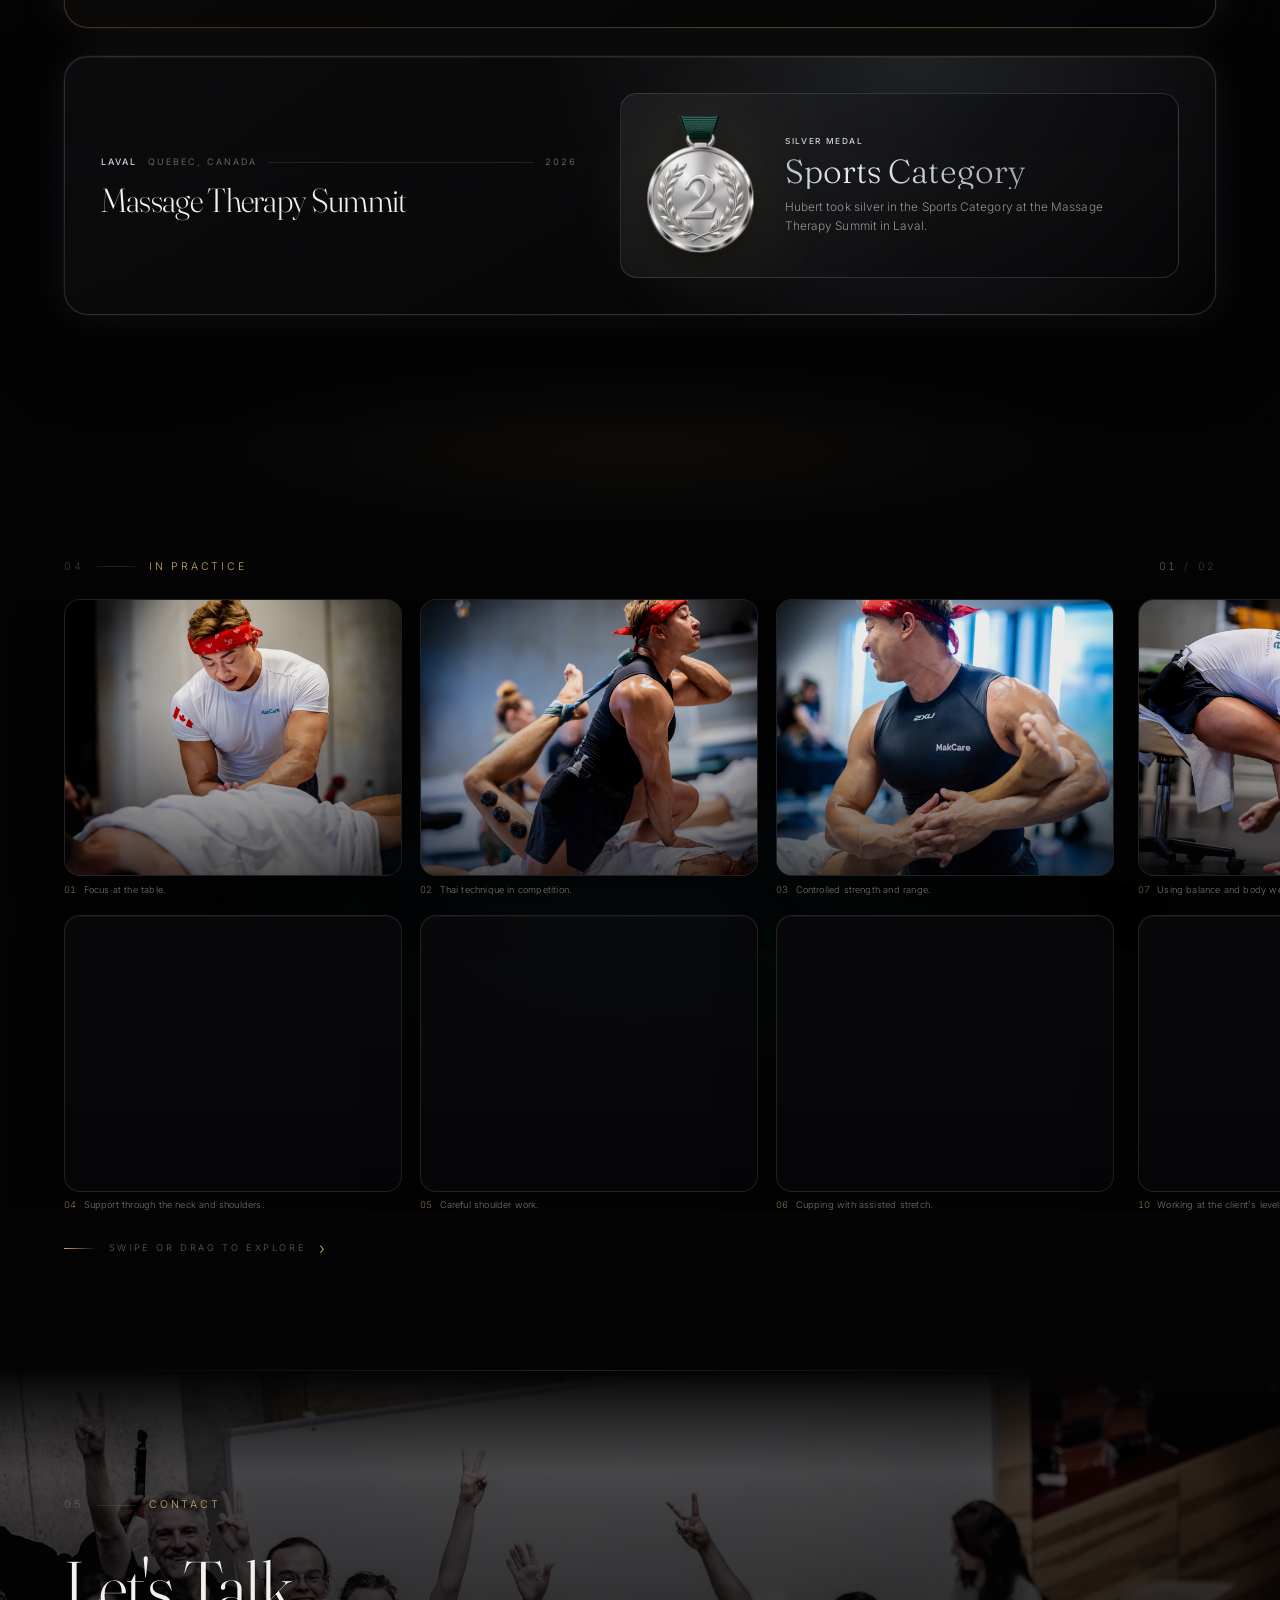
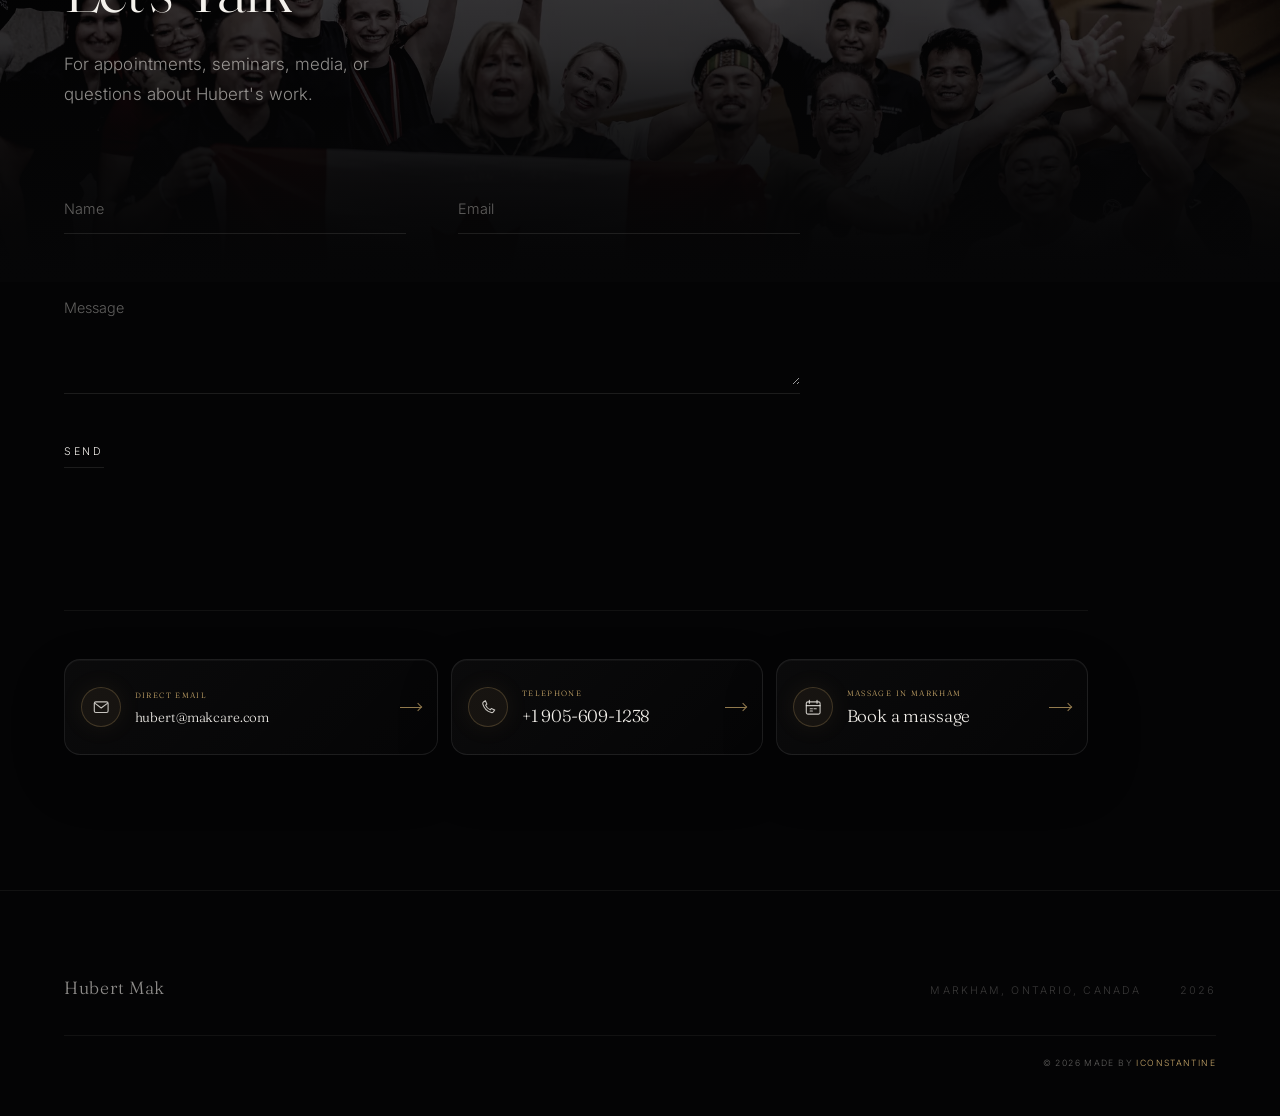
==== commit 0fa34be7: "Use the real Google Maps and Apple Maps marks in the chooser The two directions buttons showed gener" ====
--- a/site.html
+++ b/site.html
@@ -752,12 +752,12 @@
     <h2 id="map-choice-title" data-i18n="map_choice_title">Choose your maps app</h2>
     <div class="map-choice__options">
       <a class="map-choice__option map-choice__option--google" href="https://www.google.com/maps/dir/?api=1&amp;destination=MakCare%20Health%20and%20Wellness%20Centre%2C%2010%20Fincham%20Ave%20Unit%20102%2C%20Markham%2C%20ON%20L3P%204C8%2C%20Canada&amp;travelmode=driving&amp;dir_action=navigate" target="_blank" rel="noopener noreferrer">
-        <span class="map-choice__brand" aria-hidden="true"><svg viewBox="0 0 24 24"><path d="M12 21s6-5.4 6-11a6 6 0 1 0-12 0c0 5.6 6 11 6 11Z"></path><circle cx="12" cy="10" r="2.2"></circle></svg></span>
+        <span class="map-choice__brand" aria-hidden="true"><svg viewBox="0 0 256 367"><path fill="#34a853" d="M70.585 271.865a371 371 0 0 1 28.911 42.642c7.374 13.982 10.448 23.463 15.837 40.31c3.305 9.308 6.292 12.086 12.714 12.086c6.998 0 10.173-4.726 12.626-12.035c5.094-15.91 9.091-28.052 15.397-39.525c12.374-22.15 27.75-41.833 42.858-60.75c4.09-5.354 30.534-36.545 42.439-61.156c0 0 14.632-27.035 14.632-64.792c0-35.318-14.43-59.813-14.43-59.813l-41.545 11.126l-25.23 66.451l-6.242 9.163l-1.248 1.66l-1.66 2.078l-2.914 3.319l-4.164 4.163l-22.467 18.304l-56.17 32.432z"/><path fill="#fbbc04" d="M12.612 188.892c13.709 31.313 40.145 58.839 58.031 82.995l95.001-112.534s-13.384 17.504-37.662 17.504c-27.043 0-48.89-21.595-48.89-48.825c0-18.673 11.234-31.501 11.234-31.501l-64.489 17.28z"/><path fill="#4285f4" d="M166.705 5.787c31.552 10.173 58.558 31.53 74.893 63.023l-75.925 90.478s11.234-13.06 11.234-31.617c0-27.864-23.463-48.68-48.81-48.68c-23.969 0-37.735 17.475-37.735 17.475v-57z"/><path fill="#1a73e8" d="M30.015 45.765C48.86 23.218 82.02 0 127.736 0c22.18 0 38.89 5.823 38.89 5.823L90.29 96.516H36.205z"/><path fill="#ea4335" d="M12.612 188.892S0 164.194 0 128.414c0-33.817 13.146-63.377 30.015-82.649l60.318 50.759z"/></svg></span>
         <strong data-i18n="map_google">Open in Google Maps</strong>
         <i class="map-choice__arrow" aria-hidden="true"></i>
       </a>
       <a class="map-choice__option map-choice__option--apple" href="https://maps.apple.com/?daddr=MakCare%20Health%20and%20Wellness%20Centre%2C%2010%20Fincham%20Ave%20Unit%20102%2C%20Markham%2C%20ON%20L3P%204C8%2C%20Canada&amp;dirflg=d" target="_blank" rel="noopener noreferrer">
-        <span class="map-choice__brand" aria-hidden="true"><svg viewBox="0 0 24 24"><circle cx="12" cy="12" r="8"></circle><path d="m14.9 9.1-1.6 4.2-4.2 1.6 1.6-4.2 4.2-1.6Z"></path></svg></span>
+        <span class="map-choice__brand" aria-hidden="true"><img src="assets/img/apple-maps.webp" width="144" height="144" alt="" decoding="async"></span>
         <strong data-i18n="map_apple">Open in Apple Maps</strong>
         <i class="map-choice__arrow" aria-hidden="true"></i>
       </a>
--- a/css/experience.css
+++ b/css/experience.css
@@ -2071,10 +2071,13 @@
     box-shadow: inset 0 1px 0 rgba(255,255,255,0.035);
   }
   .map-choice__option:active { transform: scale(0.985); }
-  .map-choice__brand { display: grid; place-items: center; width: 2.6rem; height: 2.6rem; border: 1px solid currentColor; border-radius: 50%; }
-  .map-choice__brand svg { width: 1.25rem; height: 1.25rem; fill: none; stroke: currentColor; stroke-width: 1.45; }
-  .map-choice__option--google .map-choice__brand { color: #55a66f; background: rgba(66,133,244,0.07); box-shadow: 0 0 24px rgba(52,168,83,0.11); }
-  .map-choice__option--apple .map-choice__brand { color: #72a8e9; background: rgba(81,145,230,0.07); box-shadow: 0 0 24px rgba(81,145,230,0.11); }
+  /* The real marks, as app icon tiles: the Google Maps pin on white, and
+     the Apple Maps app icon itself */
+  .map-choice__brand { display: grid; place-items: center; flex: none; width: 2.75rem; height: 2.75rem; border-radius: 0.72rem; overflow: hidden; }
+  .map-choice__option--google .map-choice__brand { background: #fff; box-shadow: 0 0 0 1px rgba(0,0,0,0.08), 0 6px 16px rgba(0,0,0,0.4); }
+  .map-choice__option--google .map-choice__brand svg { width: auto; height: 1.72rem; }
+  .map-choice__option--apple .map-choice__brand { box-shadow: 0 6px 16px rgba(0,0,0,0.4); }
+  .map-choice__option--apple .map-choice__brand img { display: block; width: 100%; height: 100%; }
   .map-choice__option strong { min-width: 0; font-size: 0.75rem; font-weight: 400; line-height: 1.35; color: rgba(244,241,236,0.86); }
   .map-choice__arrow { position: relative; width: 1.1rem; height: 1px; background: var(--gold); opacity: 0.68; }
   .map-choice__arrow::after { content: ""; position: absolute; top: -3px; right: 0; width: 6px; height: 6px; border-top: 1px solid var(--gold); border-right: 1px solid var(--gold); transform: rotate(45deg); }
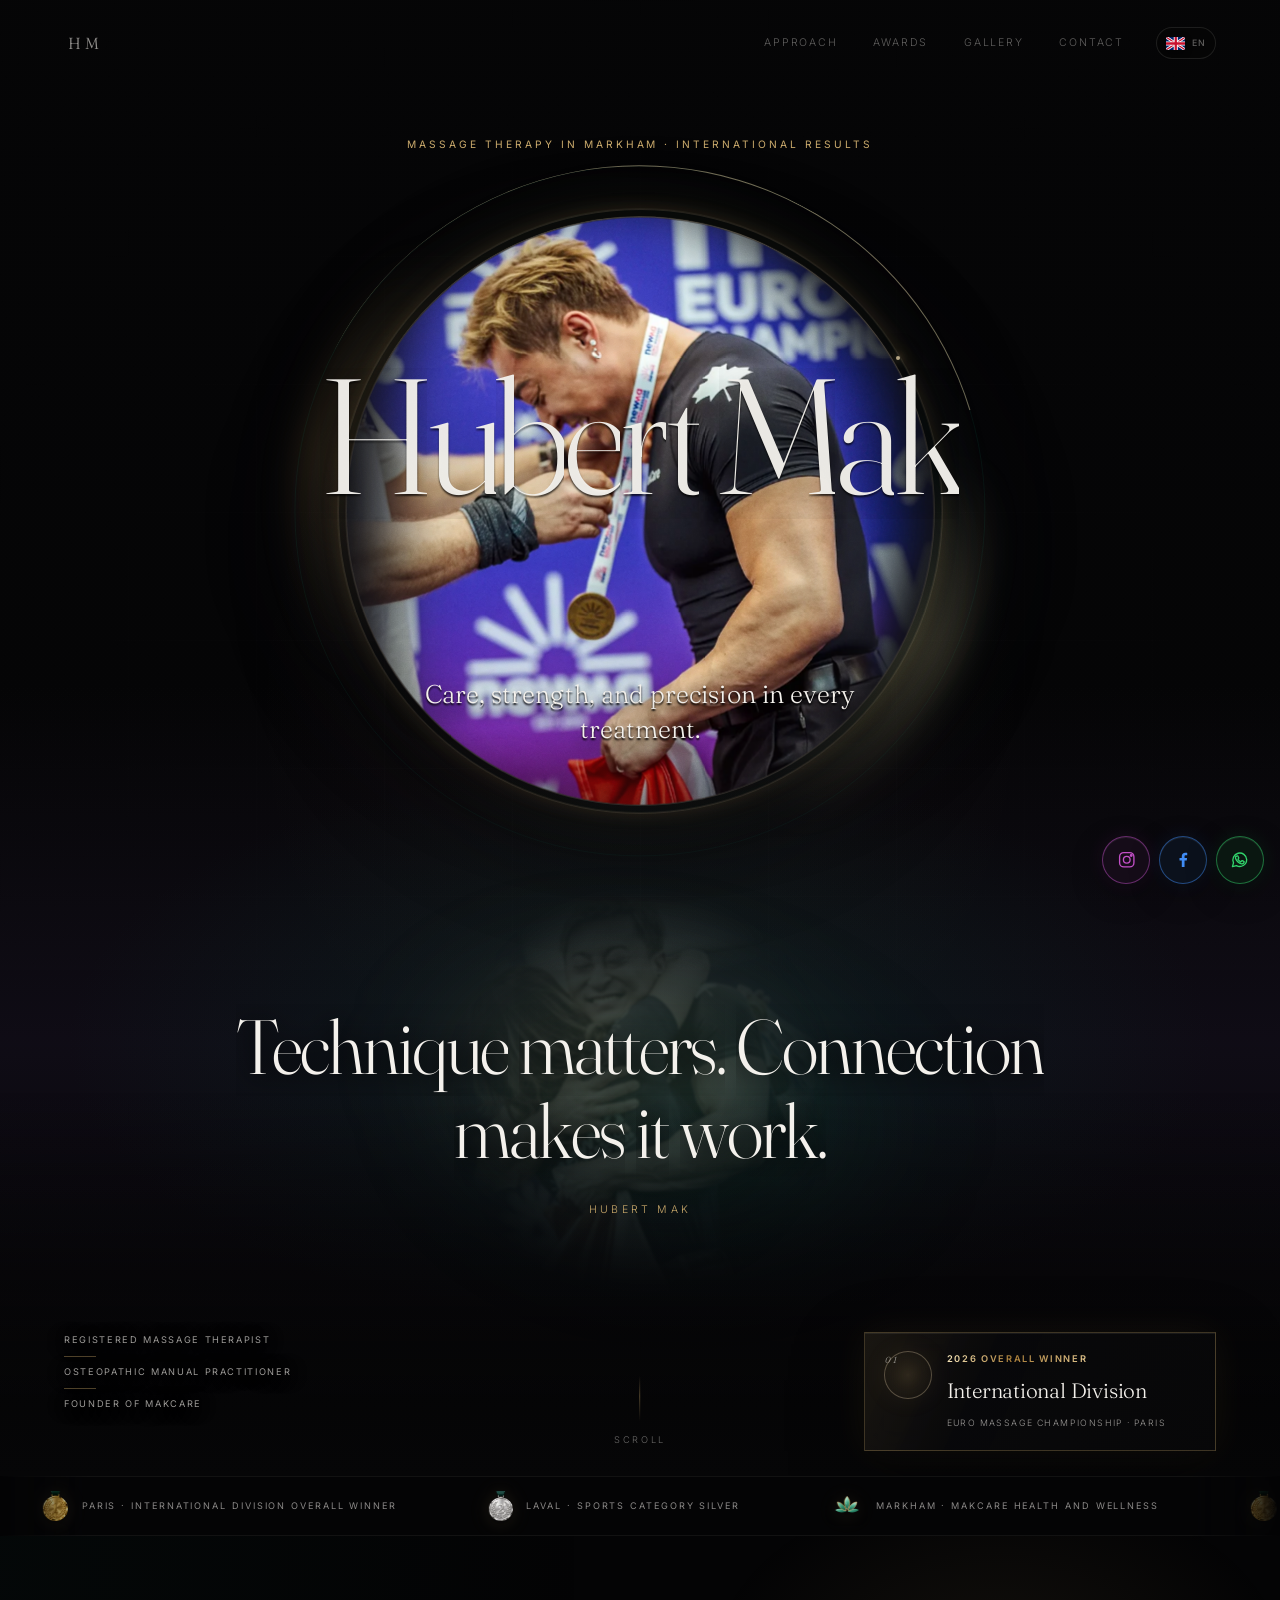
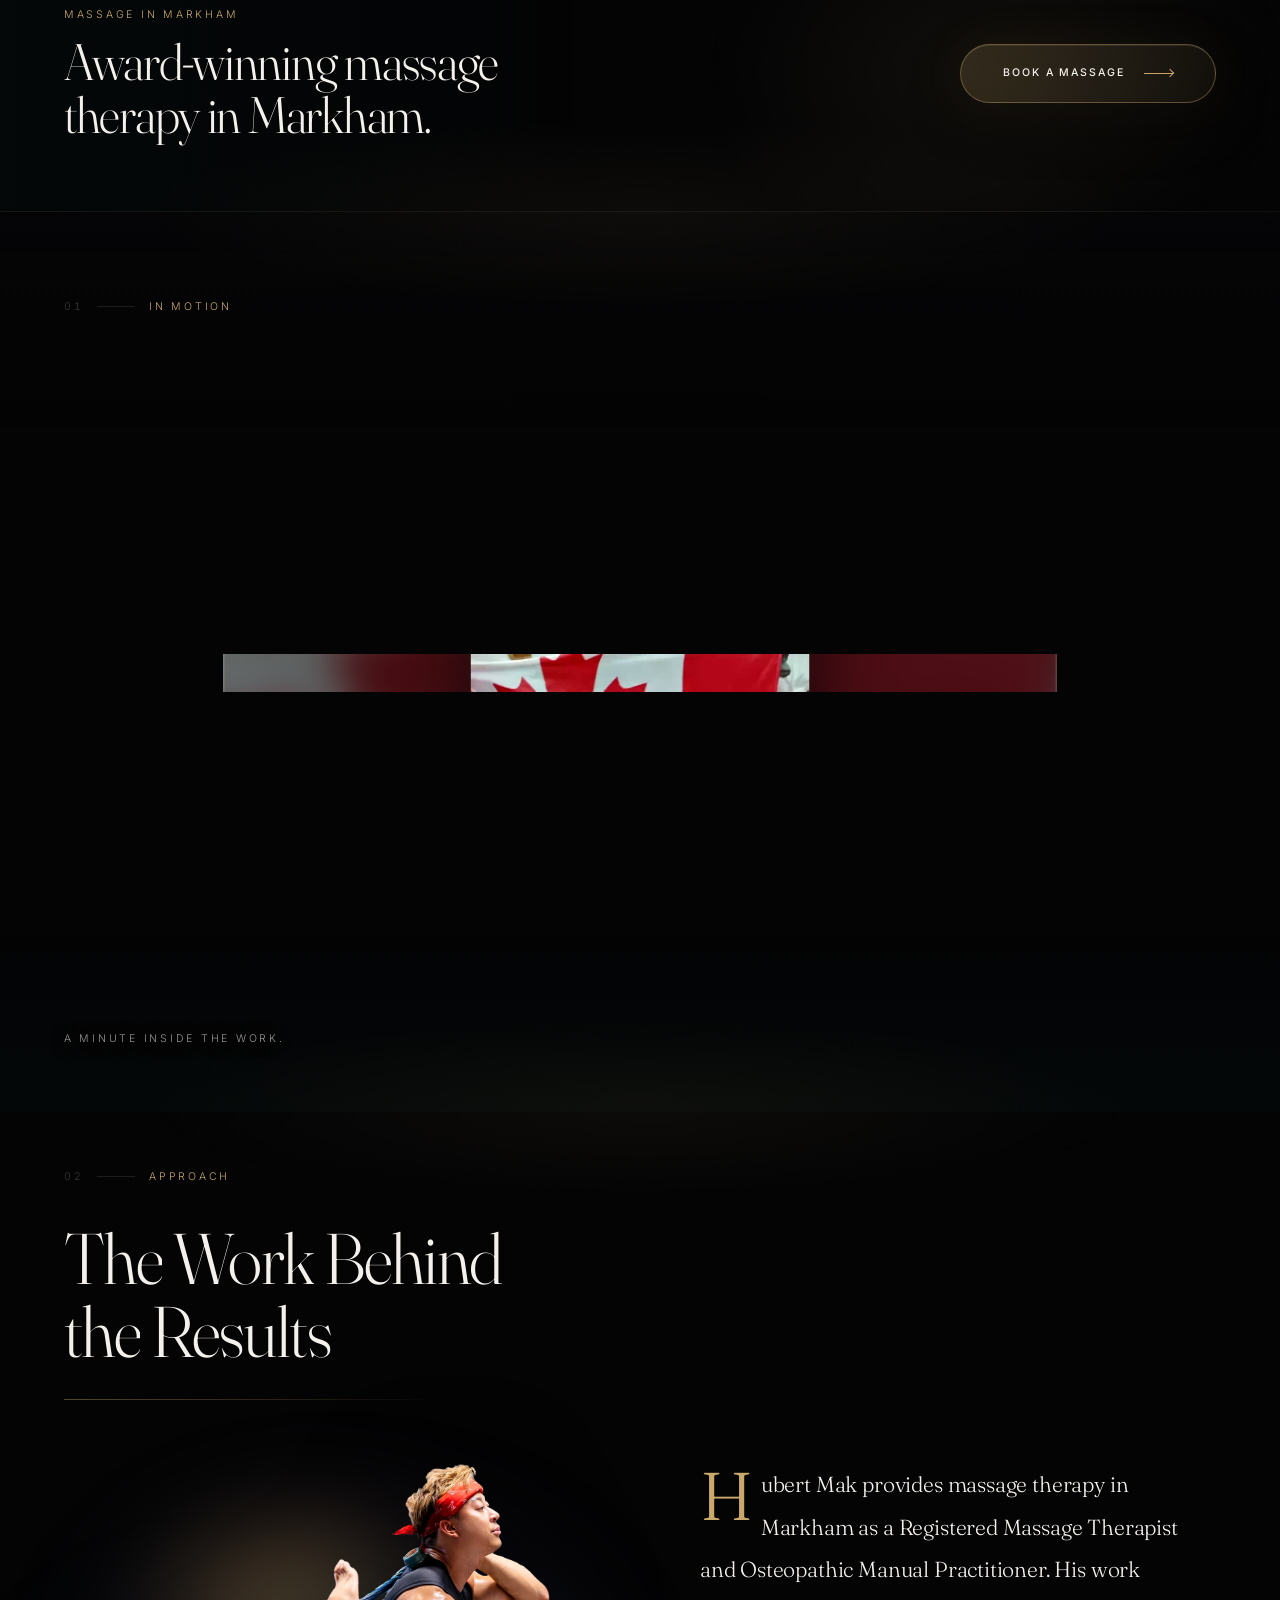
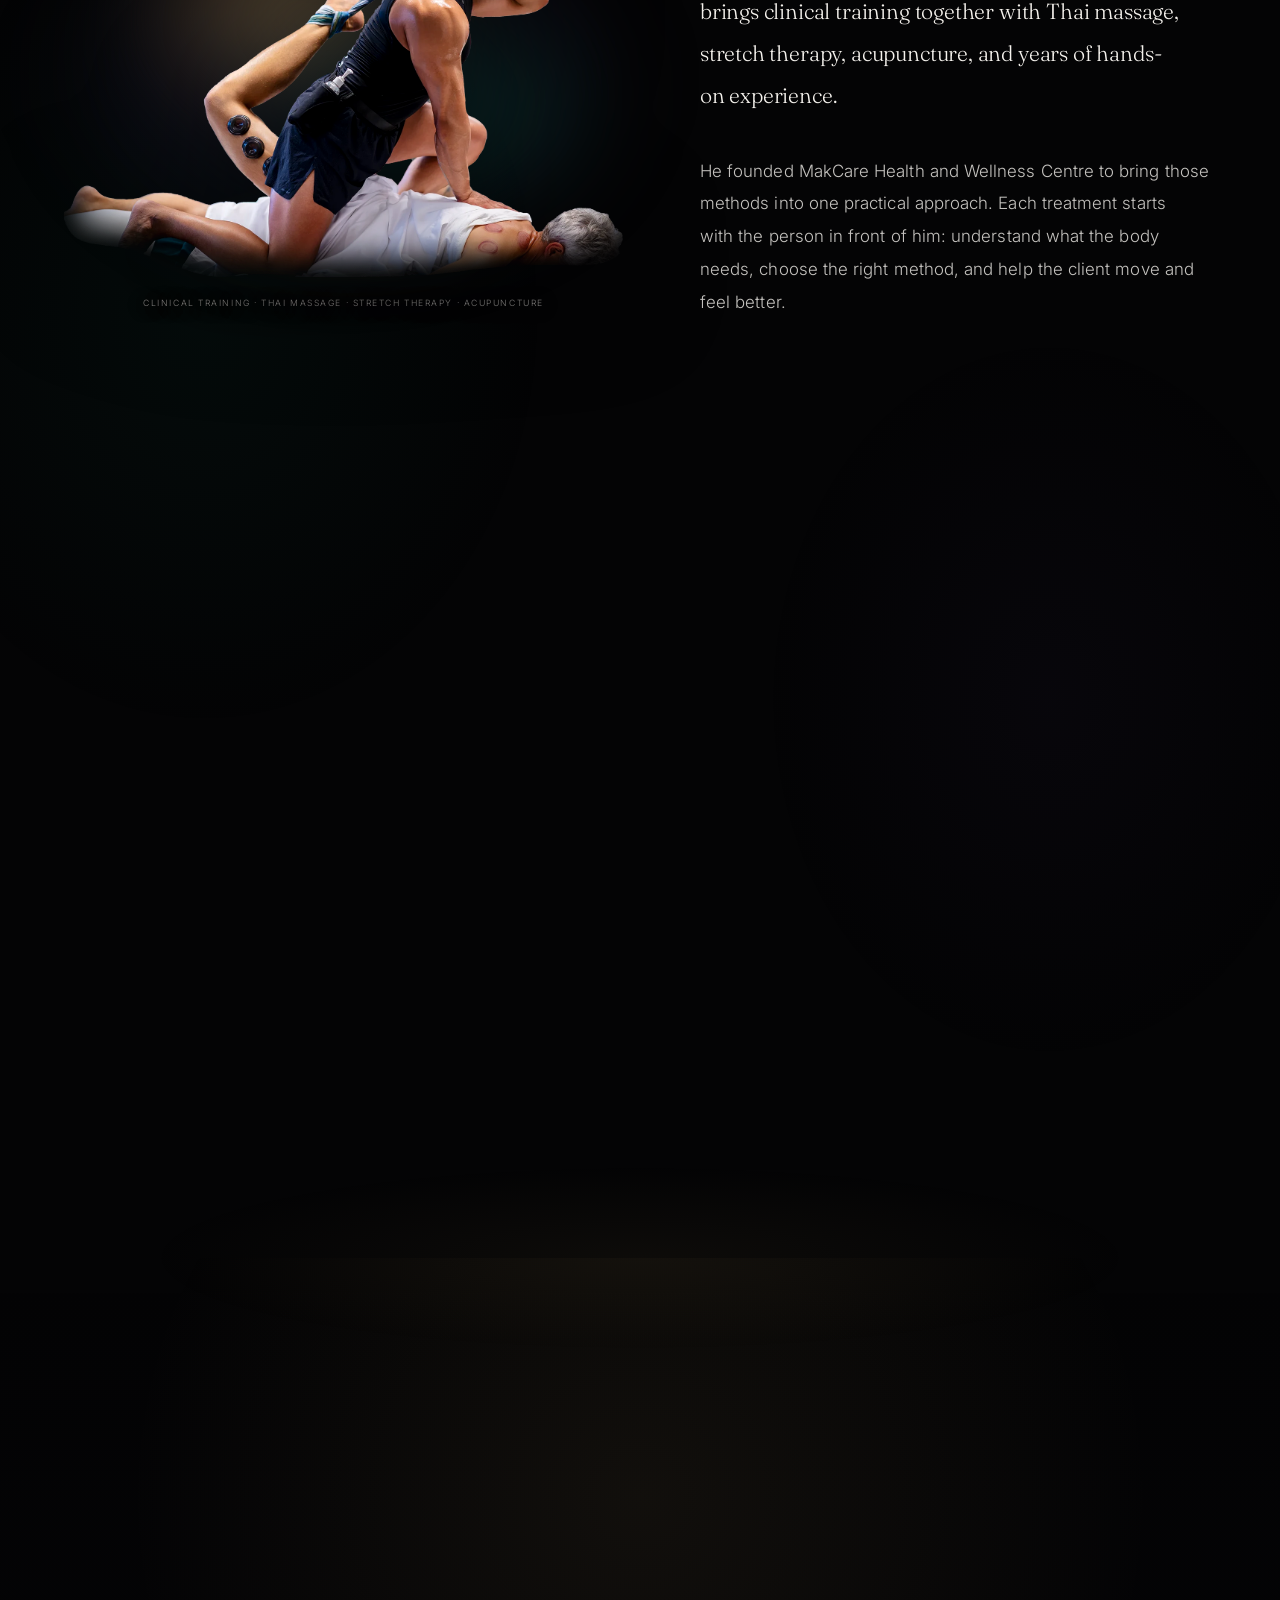
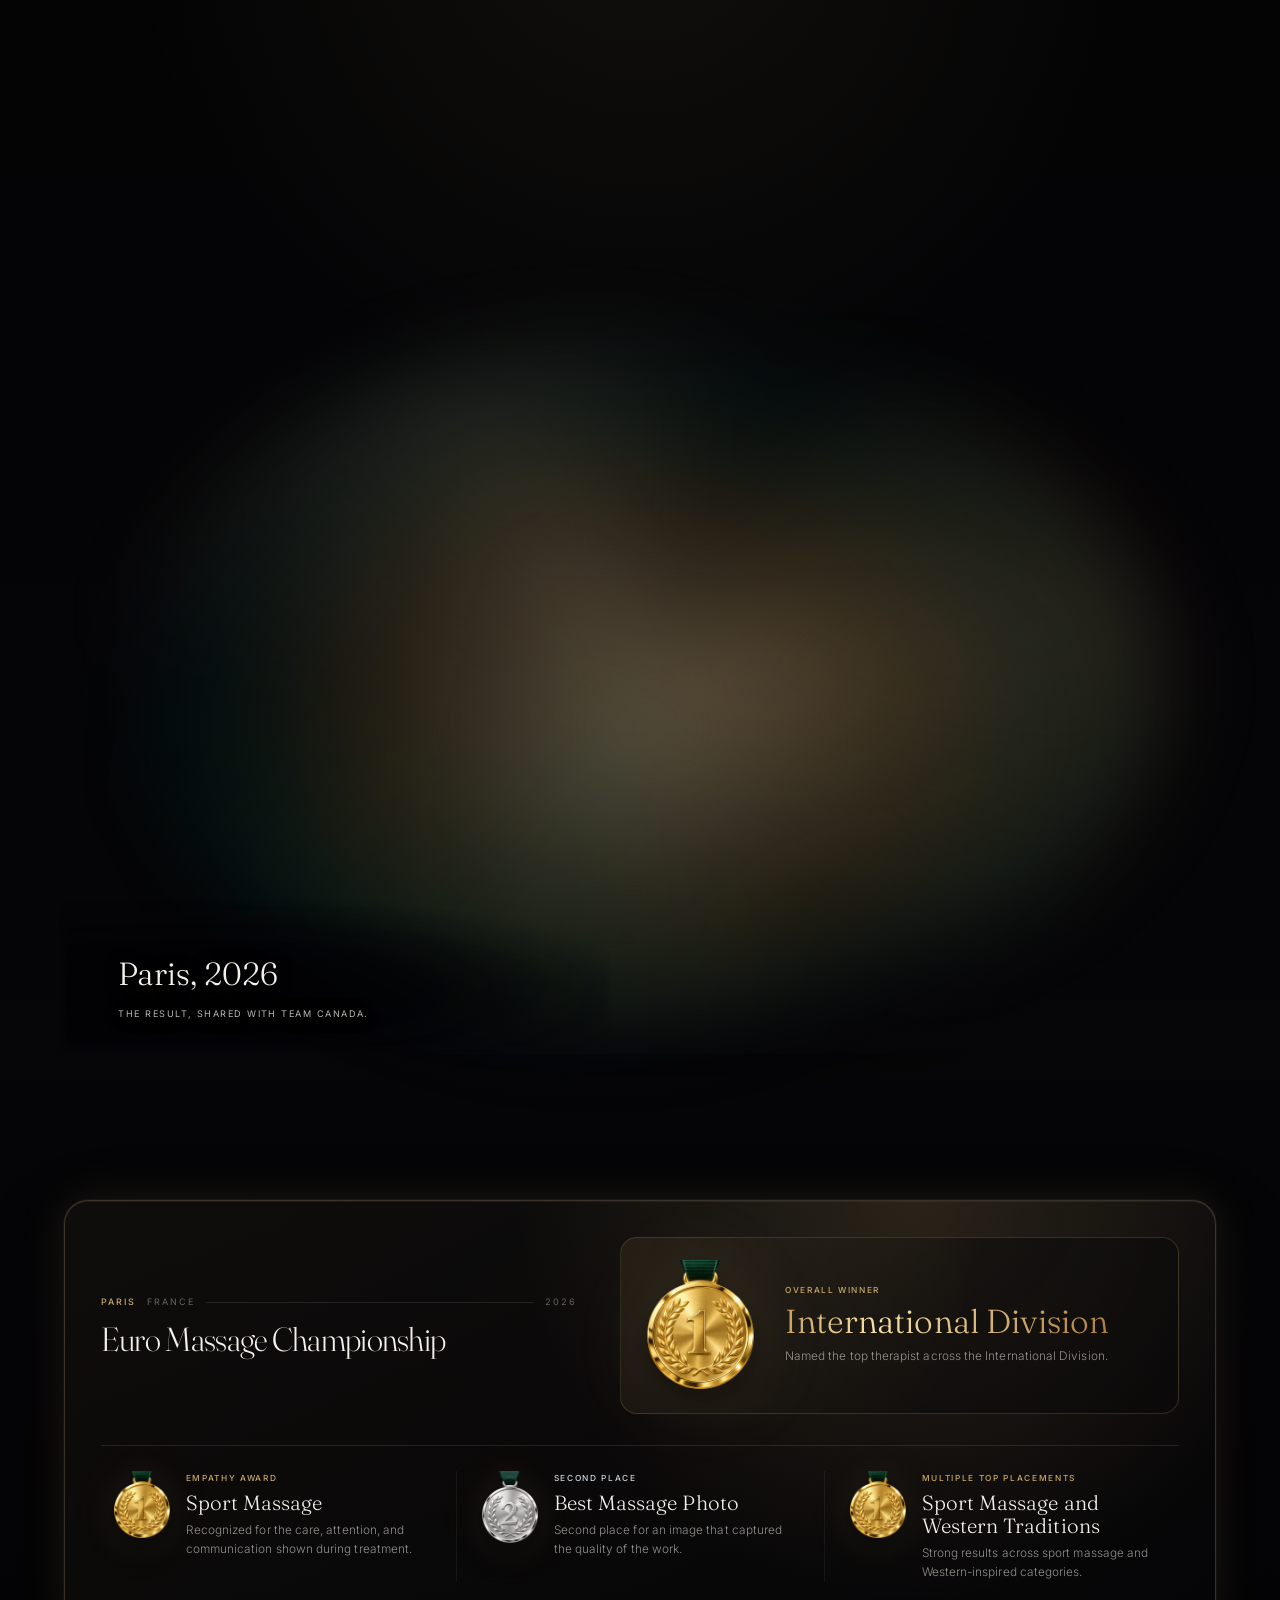
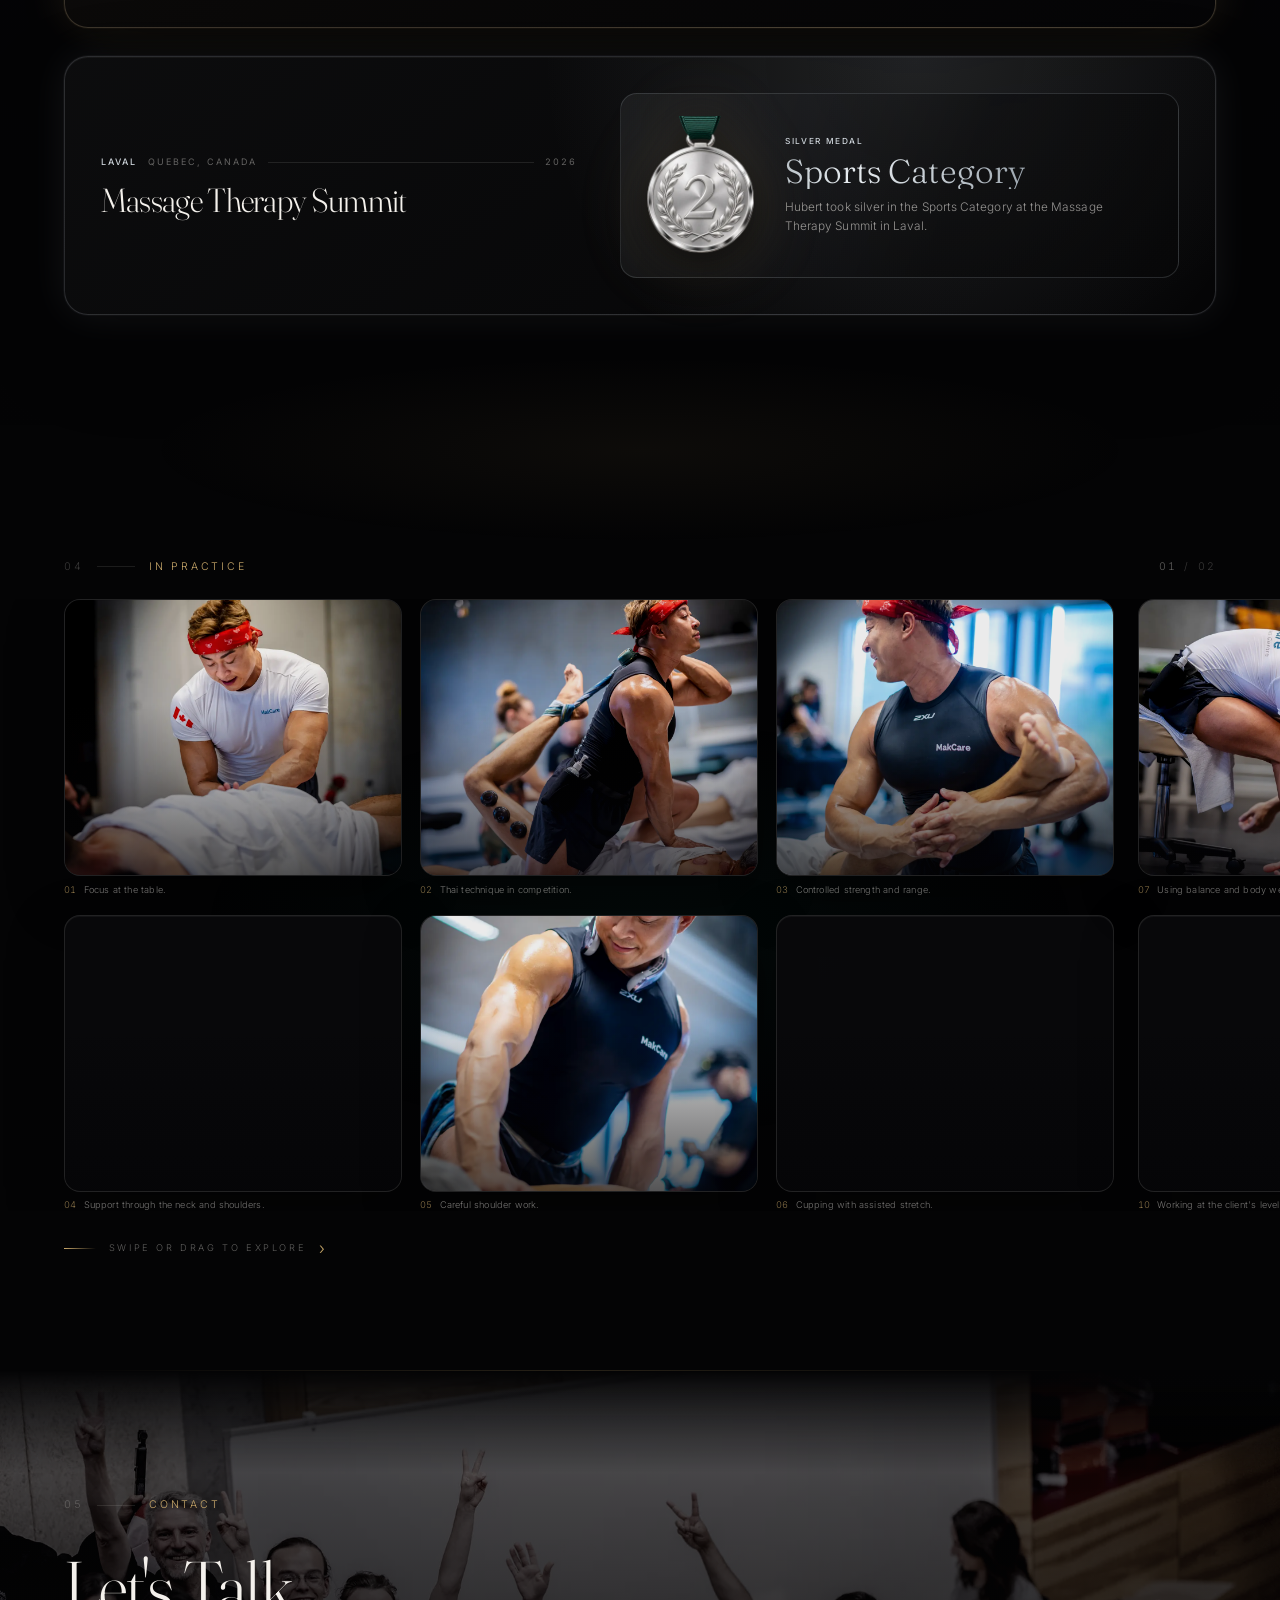
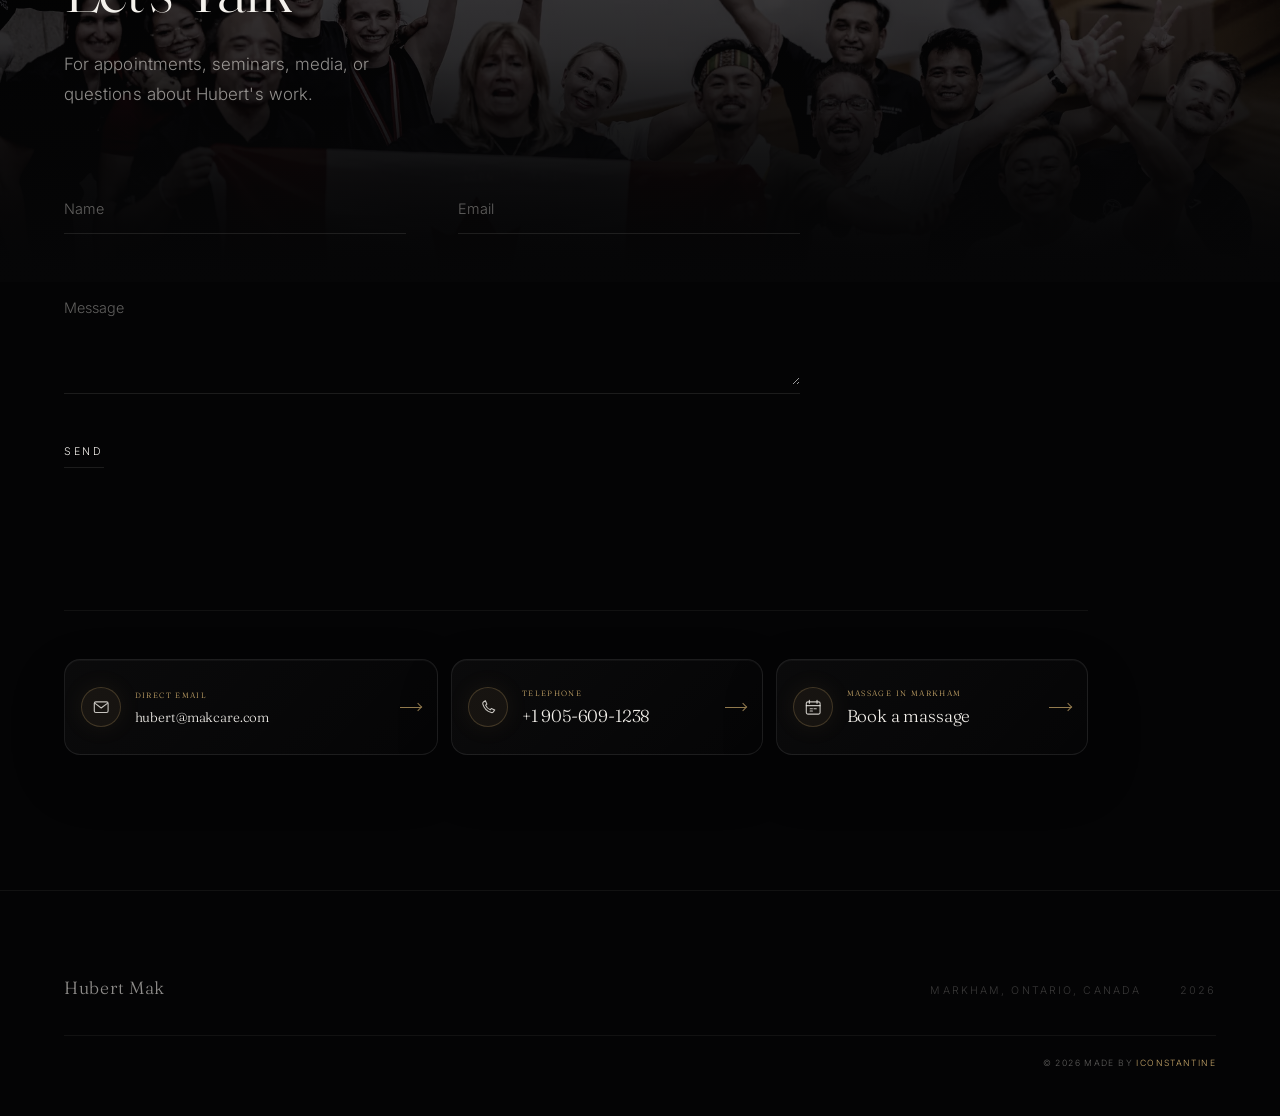
==== commit 7b8a7aaf: "Buffer the film during the opening, and halve its weight The vertical film only started downloading " ====
--- a/site.html
+++ b/site.html
@@ -436,7 +436,7 @@
                preload="none" muted loop playsinline
                width="1080" height="1920"
                aria-label="Hubert Mak at the Euro Massage Championship 2026" data-i18n-aria="film_video_alt">
-          <source src="assets/video/reel.mp4" type="video/mp4">
+          <source src="assets/video/reel.mp4?v=20261020" type="video/mp4">
         </video>
         <span class="film__edge" aria-hidden="true"></span>
 
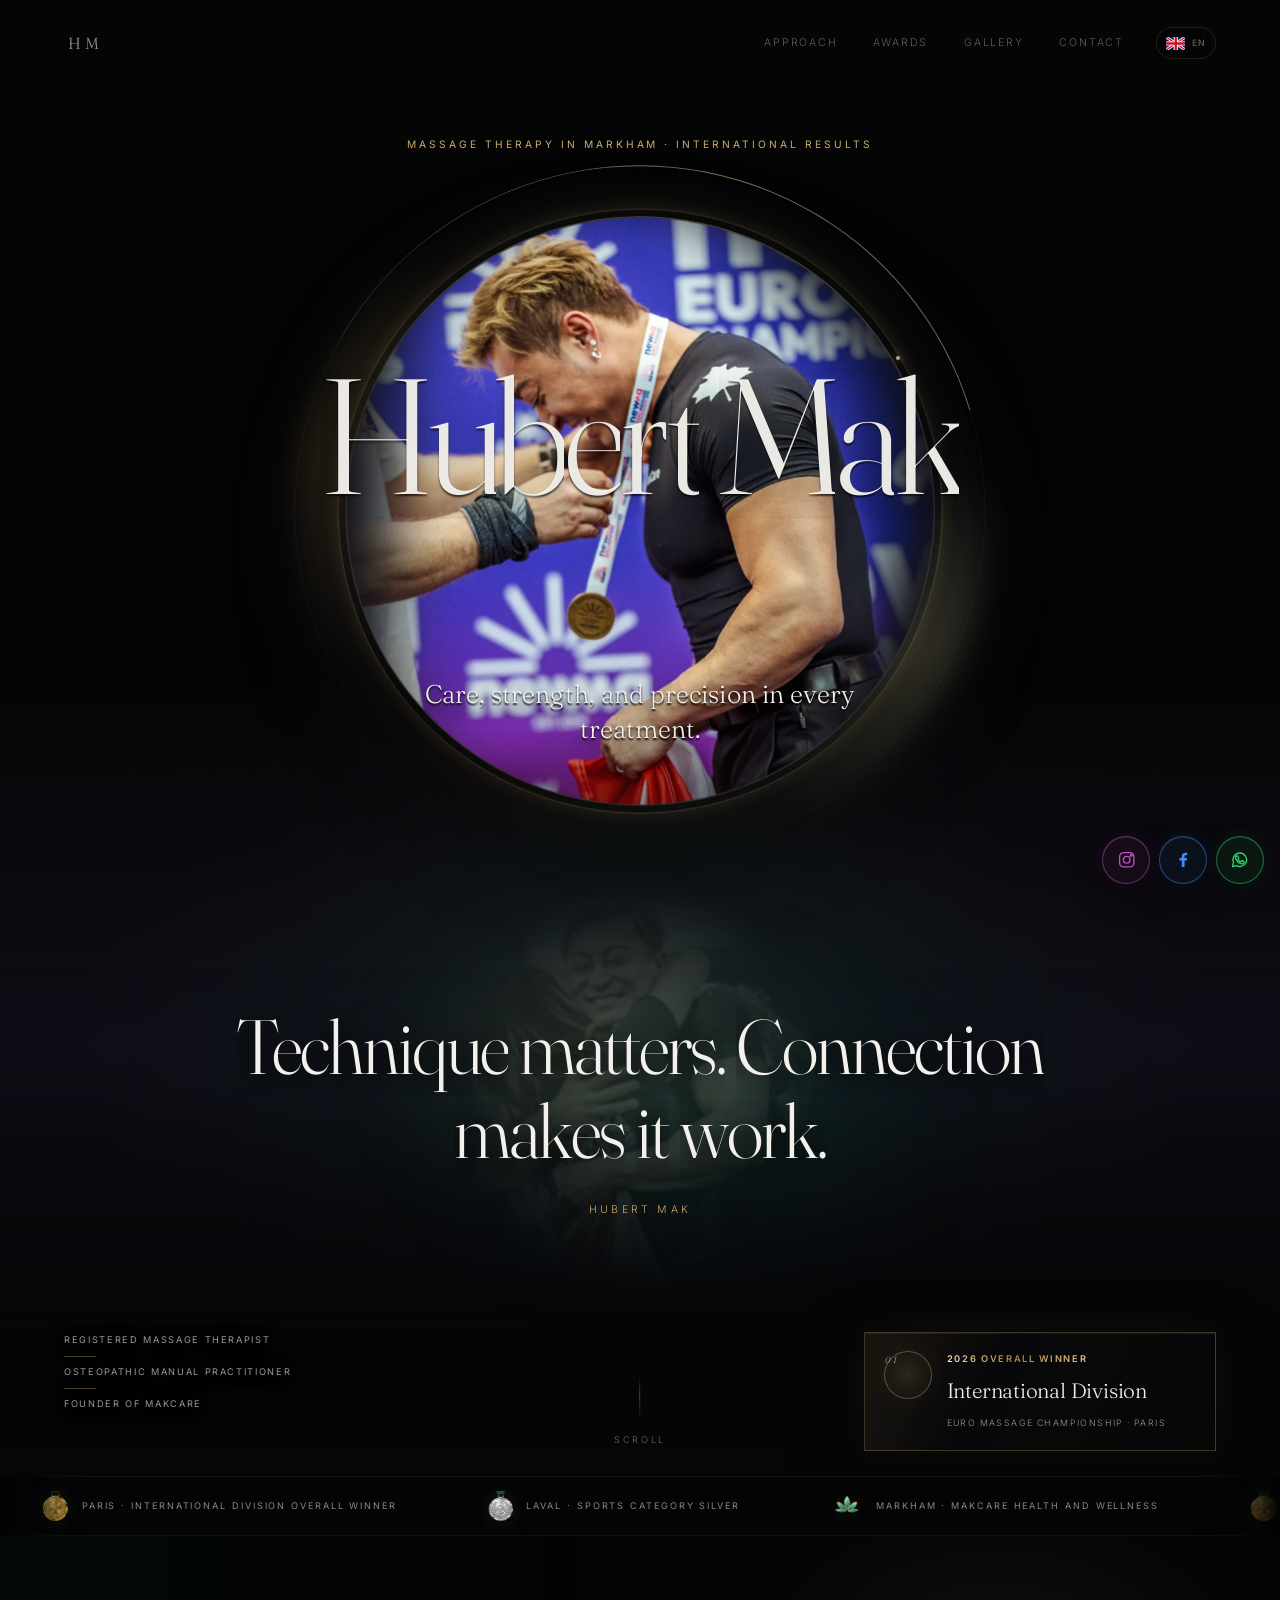
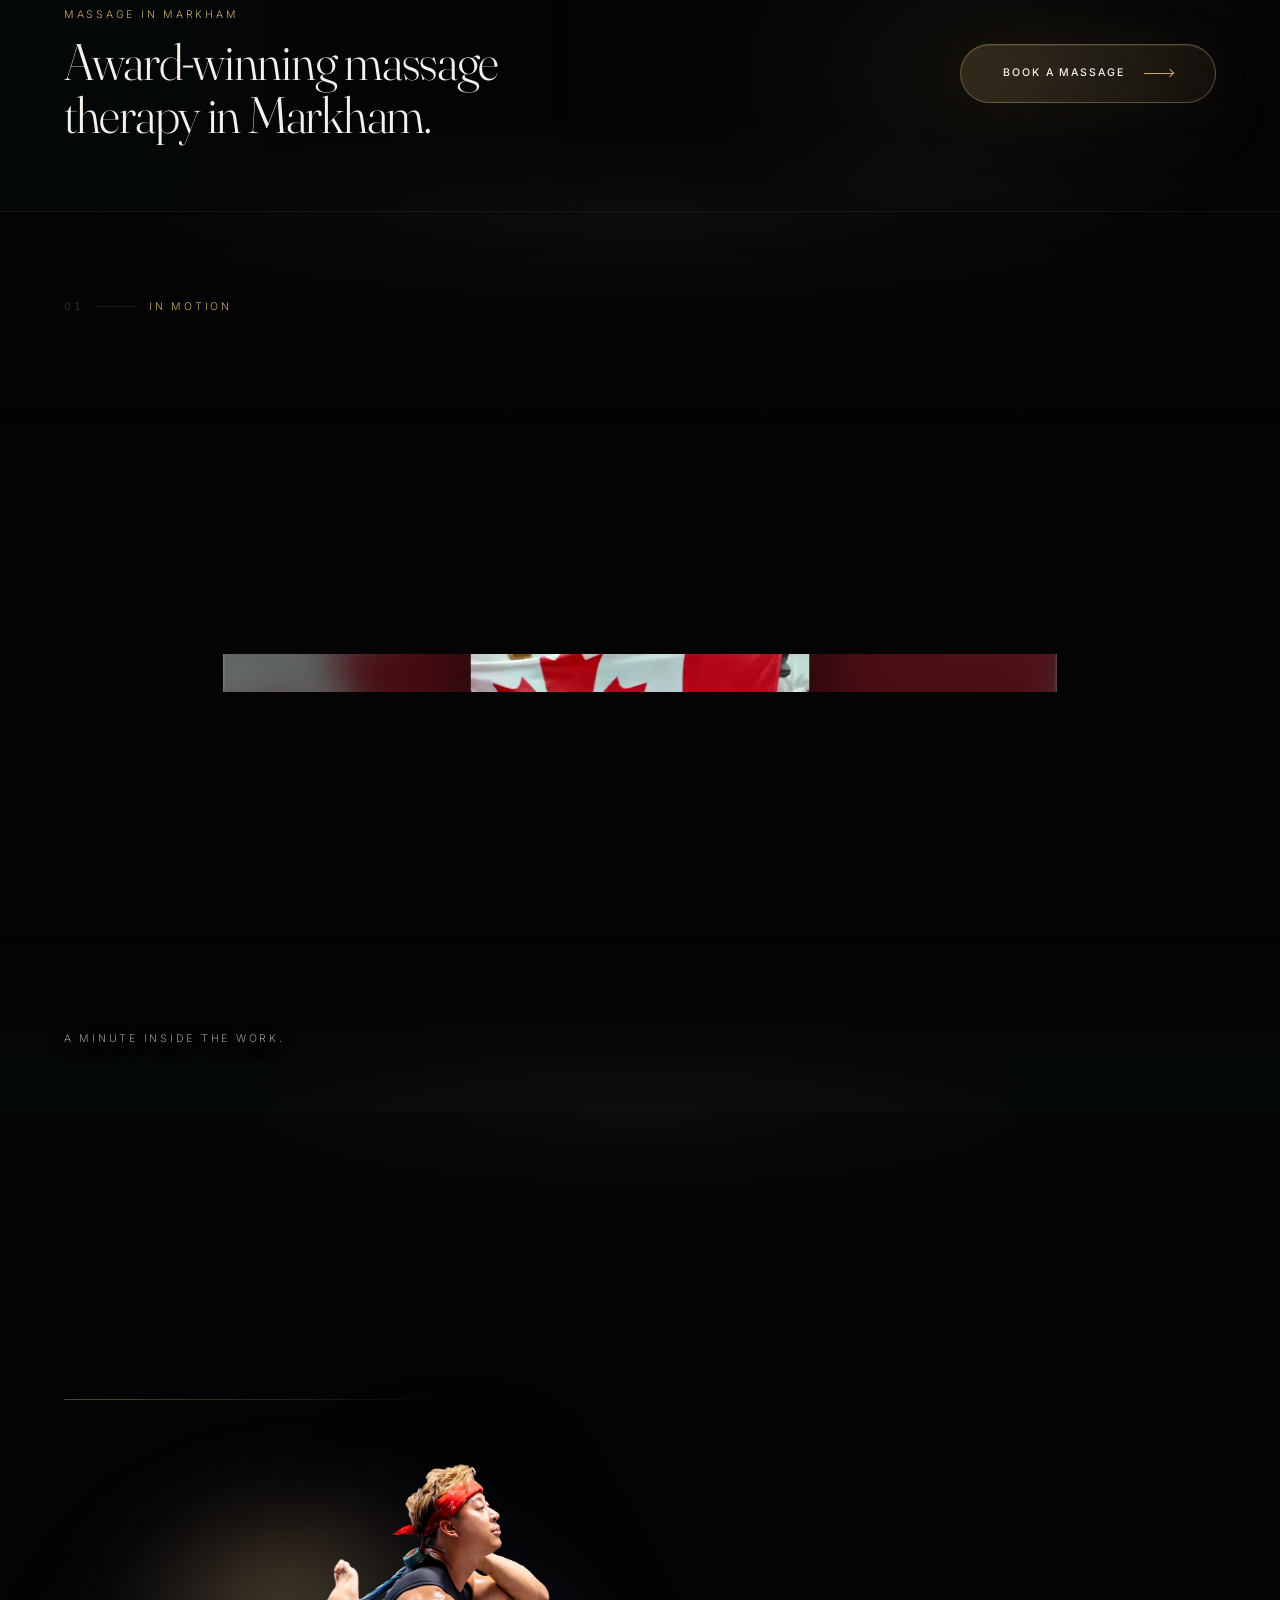
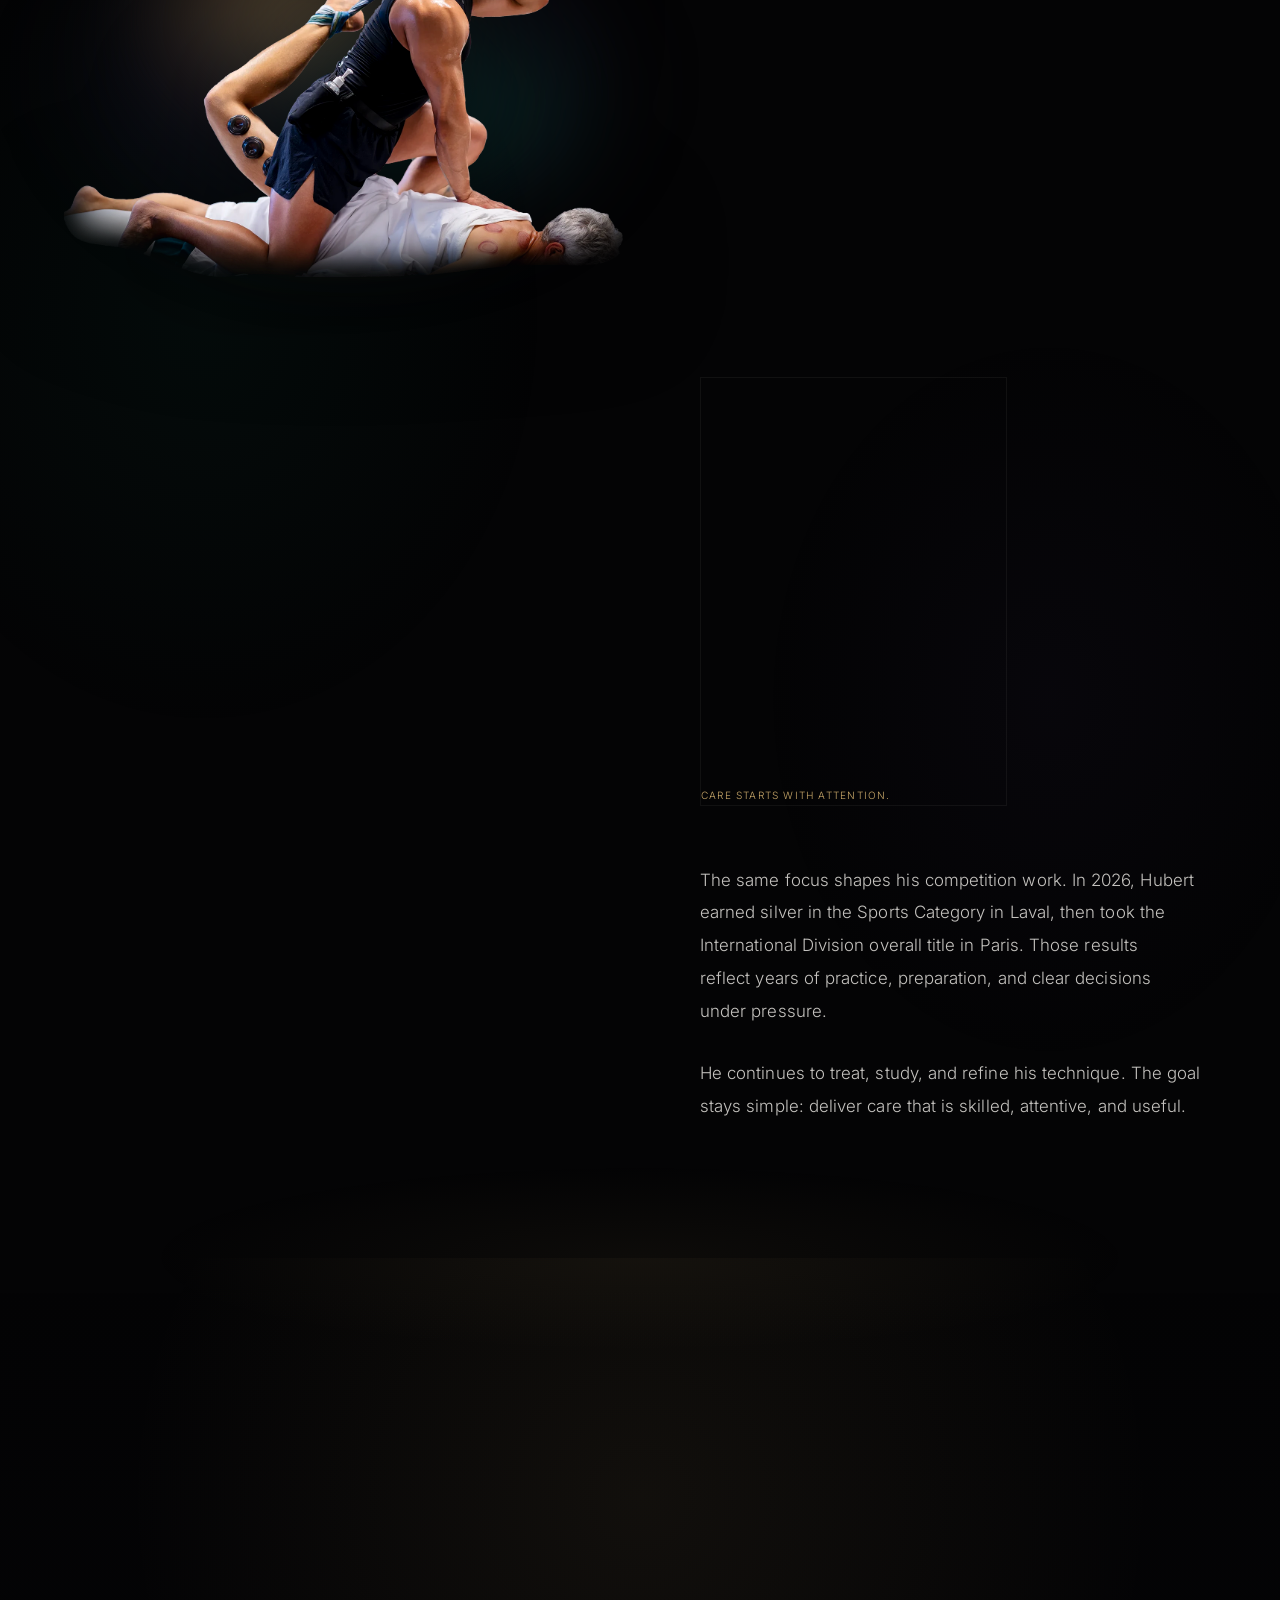
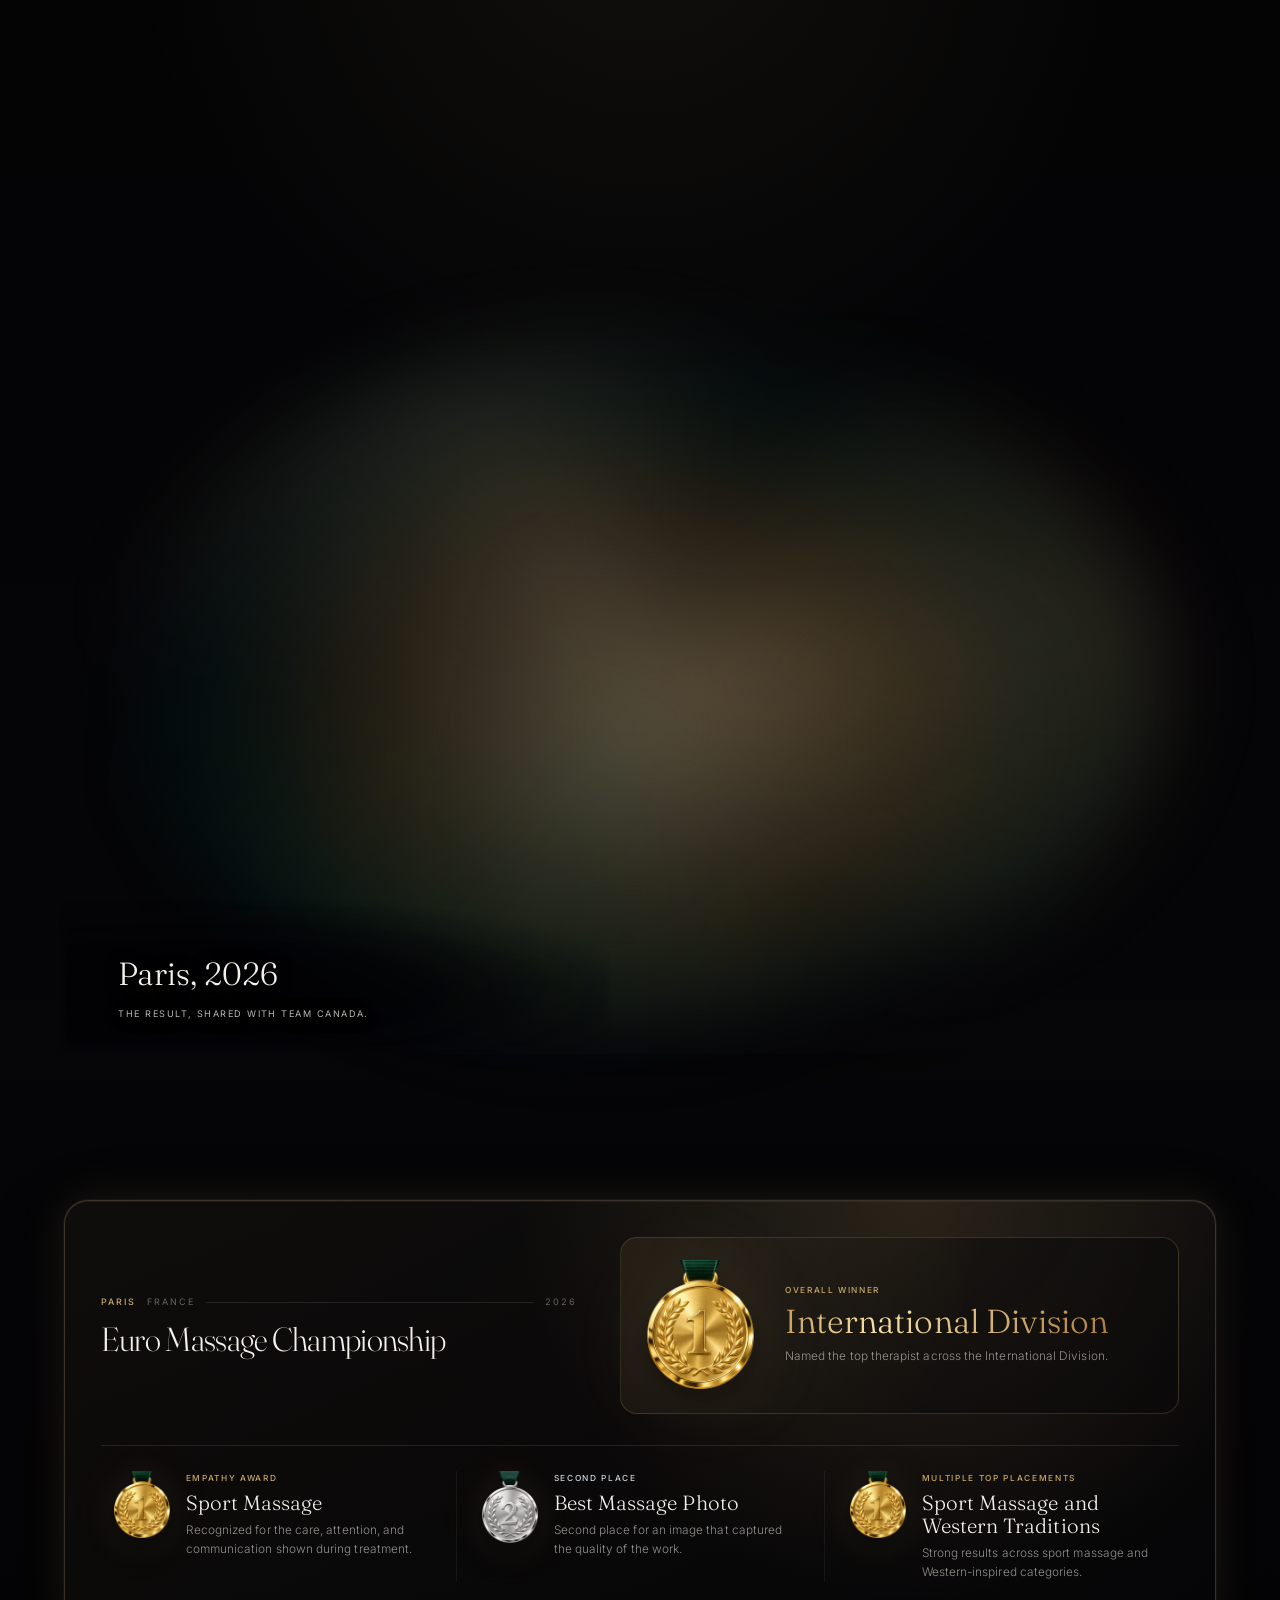
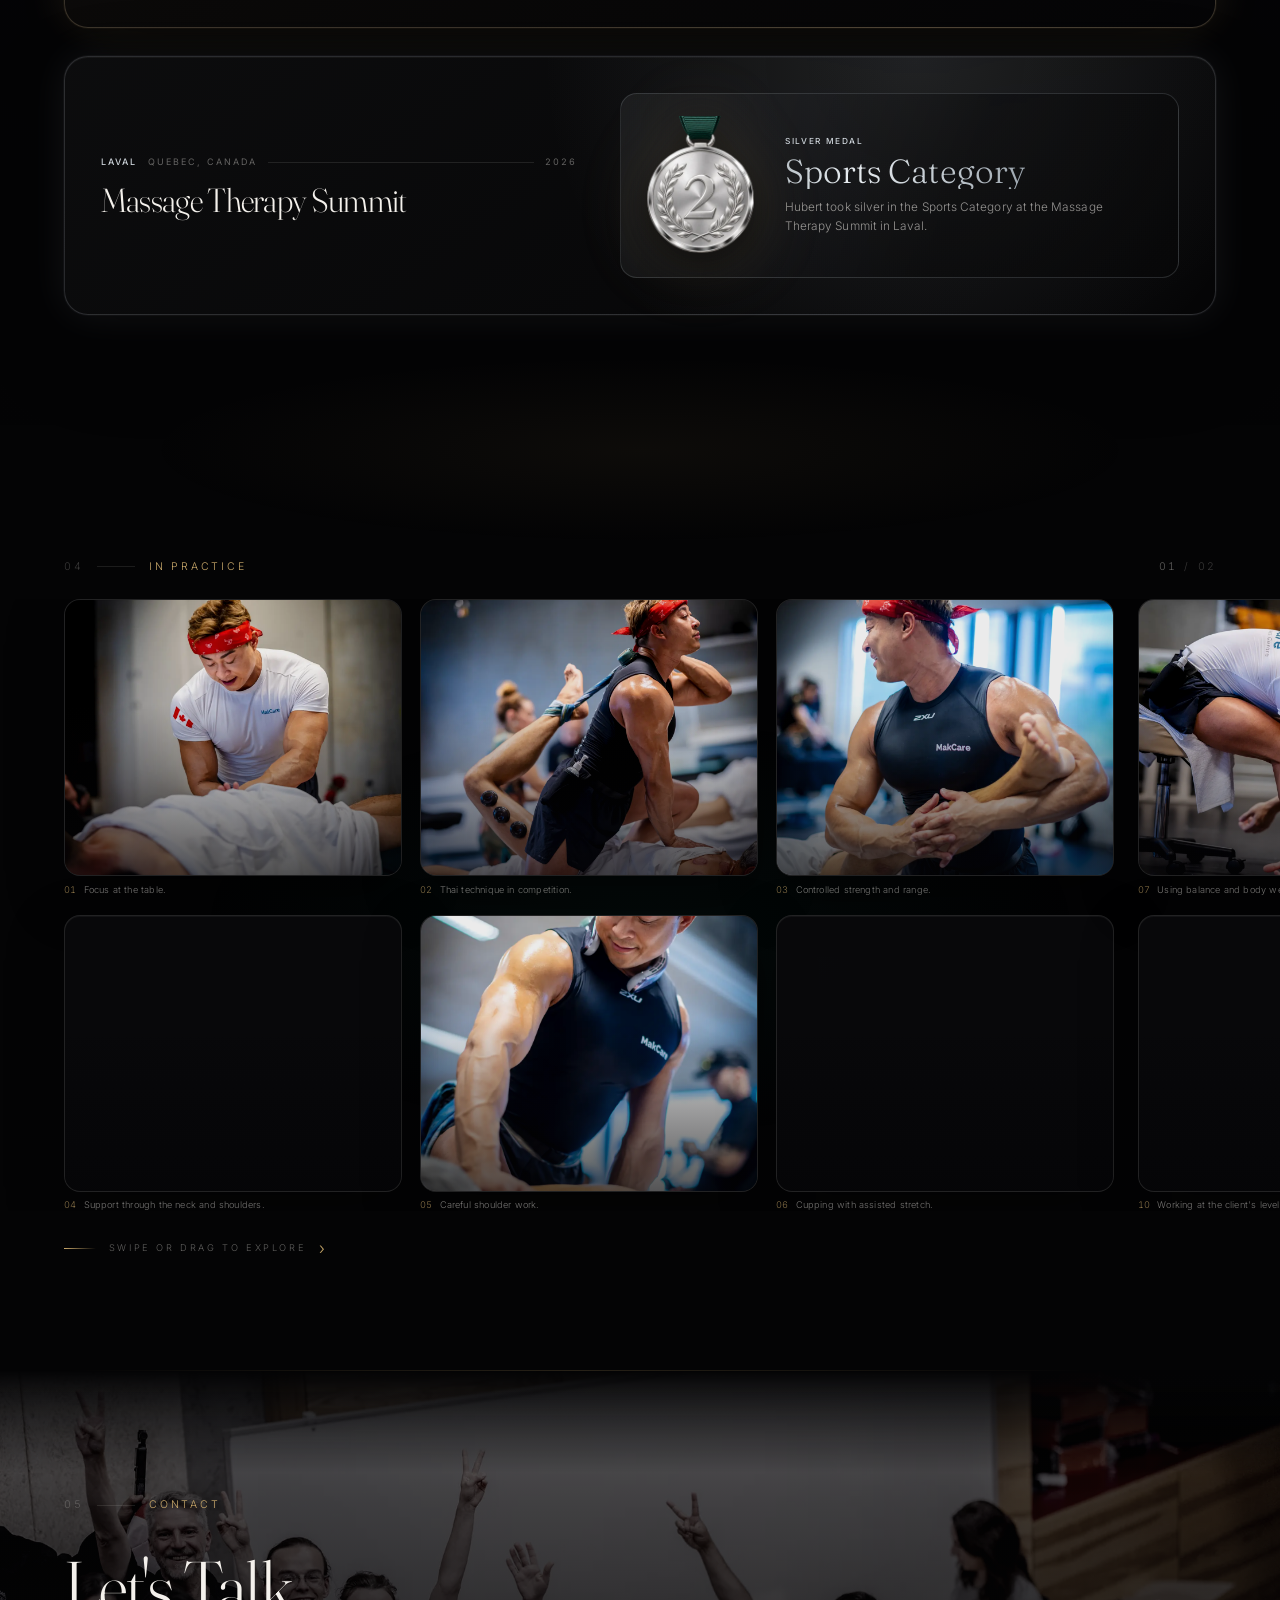
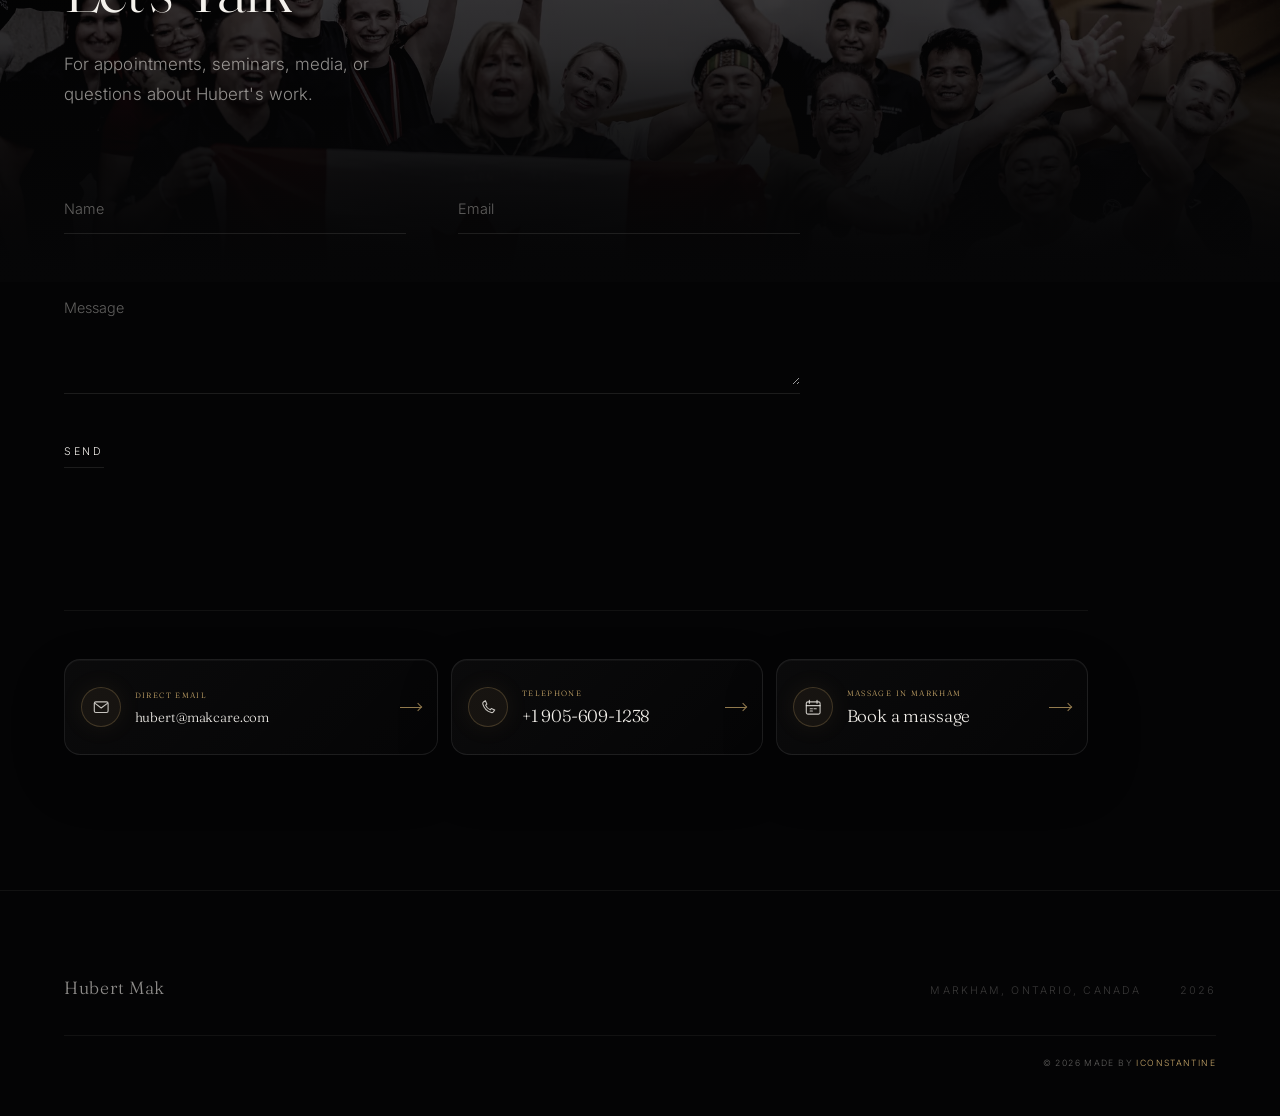
==== commit 8971055b: "Give the sound button spring physics, and tap the film for full screen The sound button now waits hi" ====
--- a/site.html
+++ b/site.html
@@ -439,6 +439,7 @@
           <source src="assets/video/reel.mp4?v=20261020" type="video/mp4">
         </video>
         <span class="film__edge" aria-hidden="true"></span>
+        <button class="film__expand" id="film-expand" type="button" aria-label="Watch full screen" data-i18n-aria="film_expand" data-cursor="Watch"></button>
 
         <button class="sound" id="reel-sound" type="button" aria-pressed="false" data-cursor="Listen">
           <span class="sound__wave" aria-hidden="true"><i></i><i></i><i></i><i></i></span>
@@ -729,6 +730,21 @@
 </footer>
 
 <!-- Lightbox -->
+<!-- The film, full screen. The page's own video moves in here, so nothing
+     buffered is lost, and the sound question can sit over it, which the
+     native iPhone player would not allow. -->
+<div class="film-full" id="film-full" role="dialog" aria-modal="true" aria-label="Film" data-i18n-aria="film_aria" hidden>
+  <div class="film-full__stage" id="film-full-stage"></div>
+  <div class="film-ask" id="film-ask" hidden>
+    <button class="film-ask__on" id="film-ask-on" type="button">
+      <span class="sound__wave" aria-hidden="true"><i></i><i></i><i></i><i></i></span>
+      <span class="film-ask__copy"><strong data-i18n="film_ask_on">Sound on?</strong><small data-i18n="film_ask_rec">Recommended</small></span>
+    </button>
+    <button class="film-ask__off" id="film-ask-off" type="button" data-i18n="film_ask_off">Off</button>
+  </div>
+  <button class="film-full__close" id="film-full-close" type="button" aria-label="Close" data-i18n-aria="film_close"></button>
+</div>
+
 <div class="lightbox" id="lightbox" role="dialog" aria-modal="true" aria-label="Image viewer" data-i18n-aria="lightbox_aria" hidden>
   <button class="lightbox__close" id="lightbox-close" type="button" aria-label="Close viewer" data-i18n-aria="lightbox_close" data-cursor="Close"></button>
   <button class="lightbox__nav lightbox__nav--prev" id="lightbox-prev" type="button" aria-label="Previous image" data-i18n-aria="lightbox_prev"></button>
--- a/css/experience.css
+++ b/css/experience.css
@@ -2123,3 +2123,167 @@
   .award-feature__title--gold,
   .award-feature__title--silver { animation: none !important; }
 }
+
+/* --------------------------------------------------------------------------
+   The film's sound button, and the film full screen
+   -------------------------------------------------------------------------- */
+
+/* The whole frame is a target for full screen; the sound button sits above it */
+.film__expand {
+  position: absolute;
+  inset: 0;
+  z-index: 2;
+  padding: 0;
+  border: 0;
+  background: transparent;
+  cursor: zoom-in;
+  -webkit-tap-highlight-color: transparent;
+}
+.film__expand:focus-visible { outline: 1px solid var(--gold); outline-offset: -6px; }
+
+/* Hidden until the film is reached; js/script.js springs it in */
+.film .sound.is-waiting { opacity: 0; pointer-events: none; }
+
+/* While muted and in view, a soft gold ring keeps blinking: it is waiting */
+.film .sound::before {
+  content: "";
+  position: absolute;
+  inset: -1px;
+  border-radius: inherit;
+  pointer-events: none;
+  box-shadow: 0 0 0 1px rgba(226,202,160,0.75), 0 0 22px rgba(201,168,106,0.55), inset 0 0 12px rgba(201,168,106,0.18);
+  opacity: 0;
+}
+.film .sound.is-calling::before { animation: sound-blink 1.7s var(--ease-soft) infinite; }
+.film .sound.is-calling { border-color: rgba(226,202,160,0.38); }
+@keyframes sound-blink {
+  0%, 100% { opacity: 0; }
+  38% { opacity: 1; }
+  62% { opacity: 0.85; }
+}
+
+body.film-full-open { overflow: hidden; }
+
+.film-full {
+  position: fixed;
+  inset: 0;
+  z-index: 155;
+  display: grid;
+  place-items: center;
+  background:
+    radial-gradient(ellipse 60% 50% at 50% 46%, rgba(201,168,106,0.07), transparent 70%),
+    #050506;
+  opacity: 0;
+  transition: opacity 420ms ease;
+}
+.film-full[hidden] { display: none; }
+.film-full.is-open { opacity: 1; }
+
+.film-full__stage {
+  position: absolute;
+  inset: max(0.6rem, env(safe-area-inset-top)) 0 max(0.6rem, env(safe-area-inset-bottom));
+  /* Flex, not grid: a grid row would size itself to the video's 1920px
+     intrinsic height and push the film off screen on wide displays */
+  display: flex;
+  align-items: center;
+  justify-content: center;
+}
+.film-full__stage .film__video {
+  width: auto;
+  height: 100%;
+  max-height: 100%;
+  max-width: 100vw;
+  margin: 0;
+  aspect-ratio: 9 / 16;
+  object-fit: contain;
+  border-radius: clamp(0rem, 1.4vw, 1rem);
+  box-shadow: 0 0 120px rgba(0,0,0,0.8), 0 0 60px rgba(201,168,106,0.06);
+  cursor: pointer;
+}
+
+.film-full__close {
+  position: absolute;
+  top: max(0.9rem, env(safe-area-inset-top));
+  right: max(0.9rem, env(safe-area-inset-right));
+  z-index: 3;
+  display: grid;
+  place-items: center;
+  width: 2.75rem;
+  height: 2.75rem;
+  border: 1px solid rgba(244,241,236,0.22);
+  border-radius: 50%;
+  background: rgba(6,6,7,0.5);
+  backdrop-filter: var(--blur);
+  -webkit-backdrop-filter: var(--blur);
+  color: var(--paper-80);
+}
+.film-full__close::before,
+.film-full__close::after {
+  content: "";
+  position: absolute;
+  width: 0.95rem;
+  height: 1px;
+  background: currentColor;
+}
+.film-full__close::before { transform: rotate(45deg); }
+.film-full__close::after { transform: rotate(-45deg); }
+.film-full__close:active { transform: scale(0.94); }
+
+/* The question: one clear yes, recommended, and a quieter no */
+.film-ask {
+  position: absolute;
+  left: 50%;
+  bottom: max(2.4rem, calc(env(safe-area-inset-bottom) + 1.6rem));
+  z-index: 2;
+  display: grid;
+  justify-items: center;
+  gap: 0.7rem;
+  /* transform, not translate: the spring animates translate, and the two compose */
+  transform: translateX(-50%);
+}
+.film-ask[hidden] { display: none; }
+.film-ask__on {
+  display: inline-flex;
+  align-items: center;
+  gap: 0.9rem;
+  padding: 0.85rem 1.45rem 0.85rem 1.2rem;
+  border: 1px solid rgba(226,202,160,0.55);
+  border-radius: 999px;
+  background: linear-gradient(135deg, rgba(201,168,106,0.26), rgba(6,6,7,0.6) 70%);
+  backdrop-filter: blur(18px);
+  -webkit-backdrop-filter: blur(18px);
+  box-shadow: 0 18px 40px rgba(0,0,0,0.55), 0 0 34px rgba(201,168,106,0.28);
+  color: var(--paper);
+  text-align: left;
+  white-space: nowrap;
+}
+.film-ask__on .sound__wave { height: 15px; }
+.film-ask__on .sound__wave i { width: 2.5px; }
+.film-ask__copy { display: grid; gap: 0.15rem; }
+.film-ask__copy strong { font-family: var(--serif); font-size: 1.22rem; font-weight: 300; line-height: 1.1; }
+.film-ask__copy small {
+  font-size: 0.56rem;
+  font-weight: 500;
+  letter-spacing: 0.22em;
+  text-transform: uppercase;
+  color: var(--gold);
+}
+.film-ask__on:active { scale: 0.97; }
+.film-ask__off {
+  padding: 0.45rem 1.1rem;
+  border: 1px solid rgba(244,241,236,0.14);
+  border-radius: 999px;
+  background: rgba(6,6,7,0.45);
+  backdrop-filter: blur(12px);
+  -webkit-backdrop-filter: blur(12px);
+  font-size: 0.6rem;
+  letter-spacing: 0.2em;
+  text-transform: uppercase;
+  color: rgba(244,241,236,0.62);
+}
+.film-ask__off:active { scale: 0.96; }
+
+@media (prefers-reduced-motion: reduce) {
+  .film .sound.is-calling::before { animation: none; opacity: 0.6; }
+  .film-full { transition: none; }
+}
